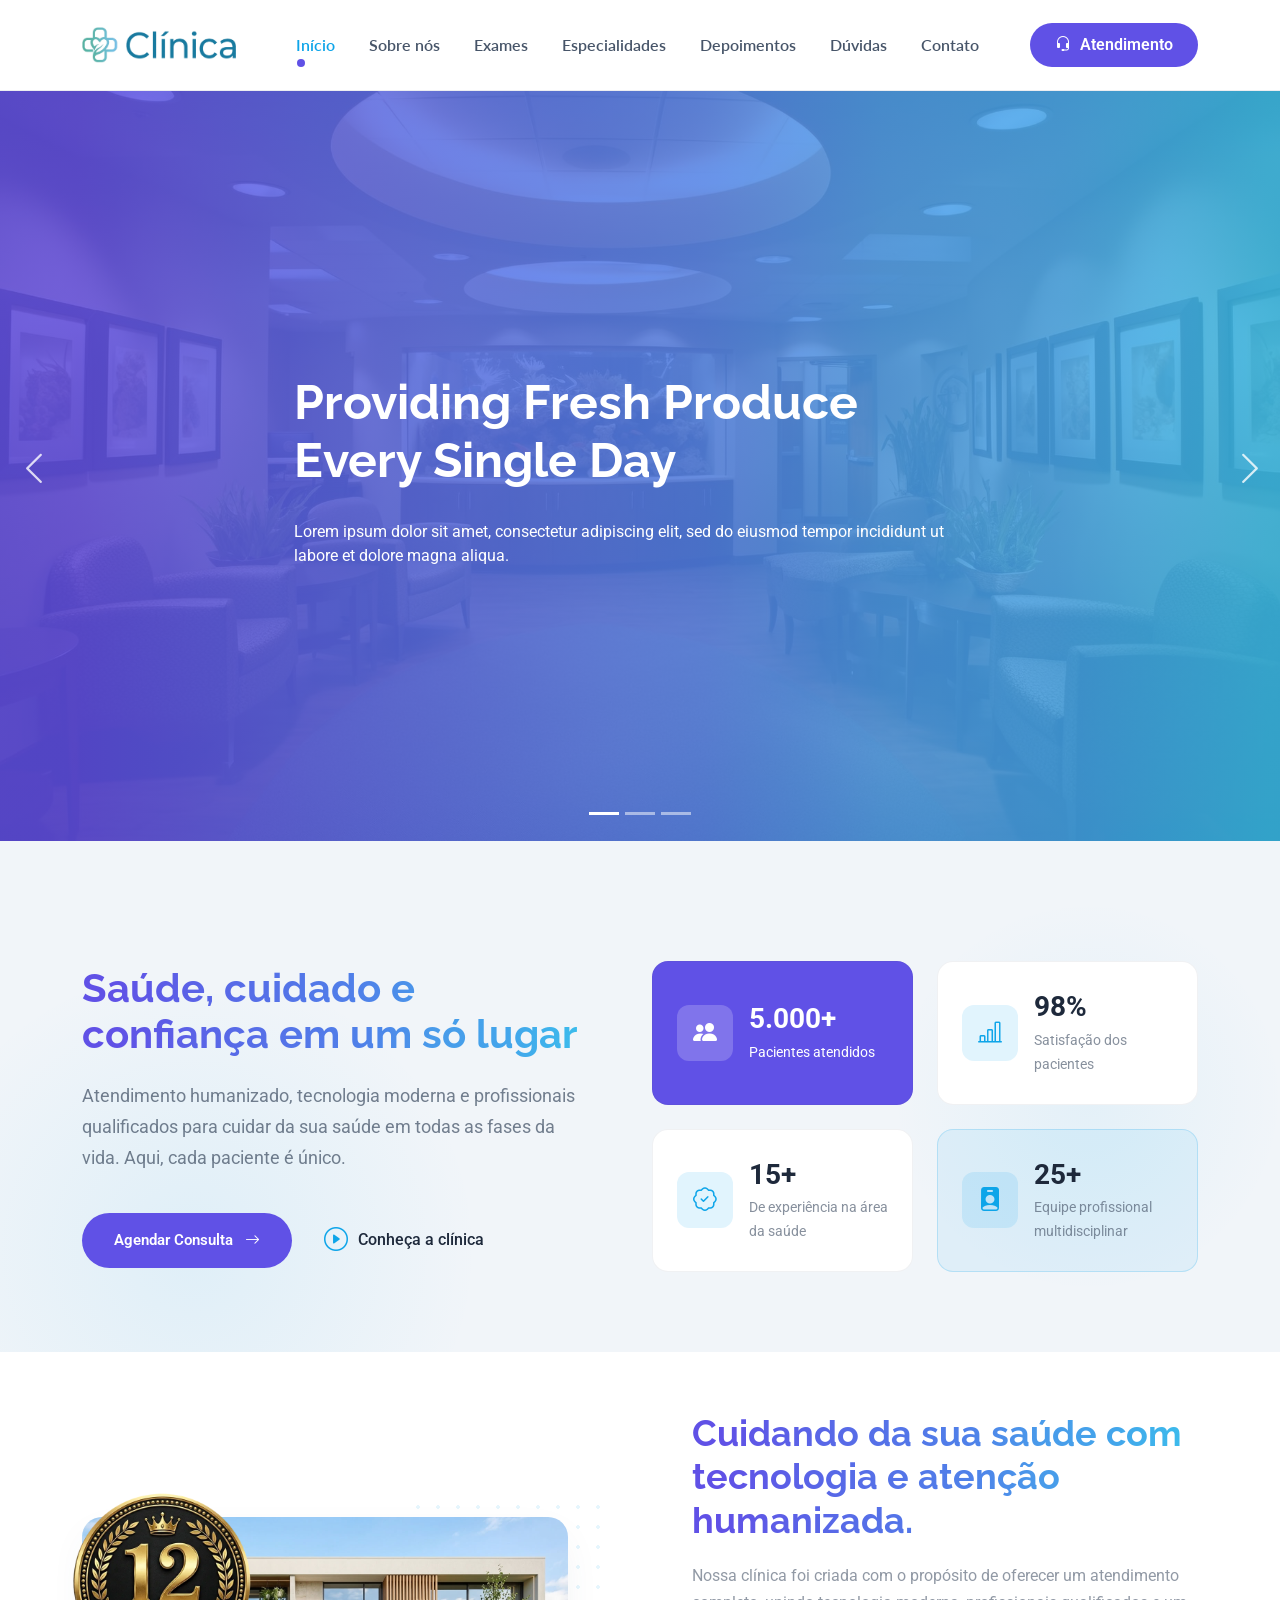
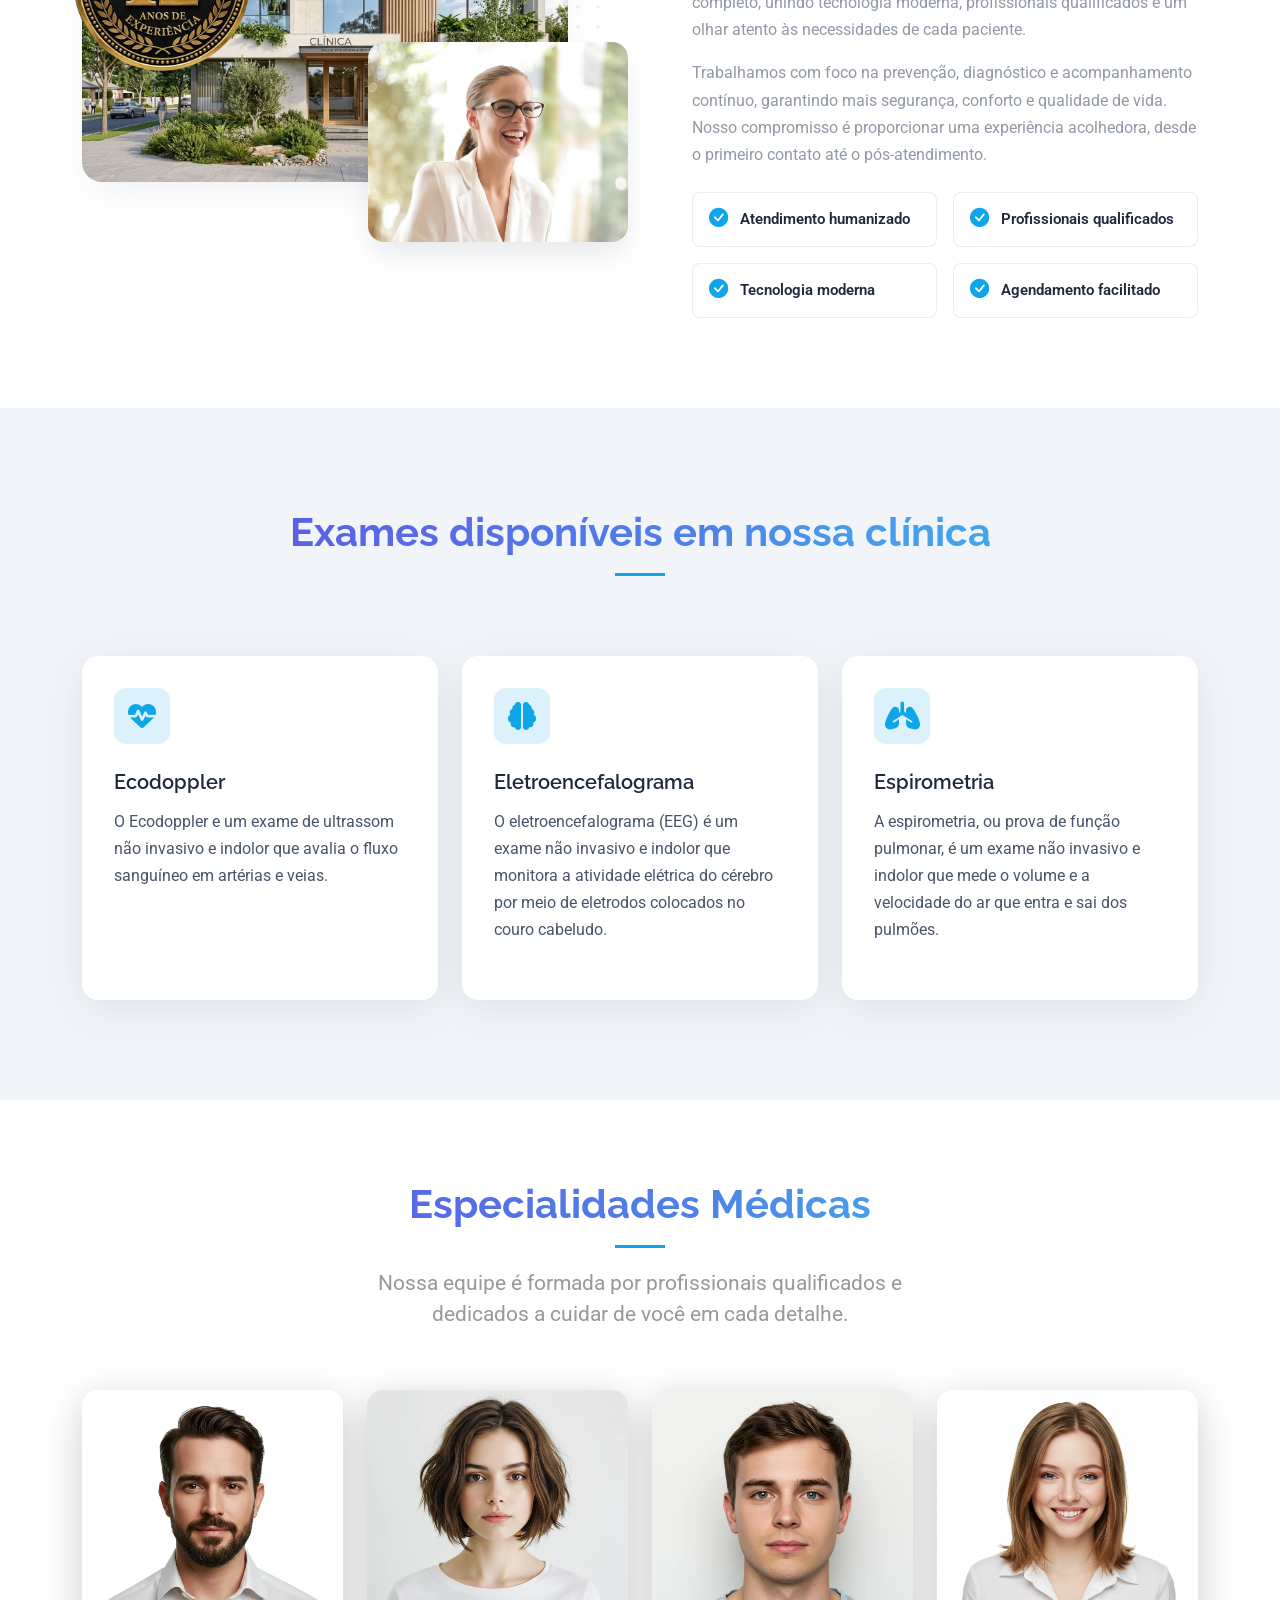
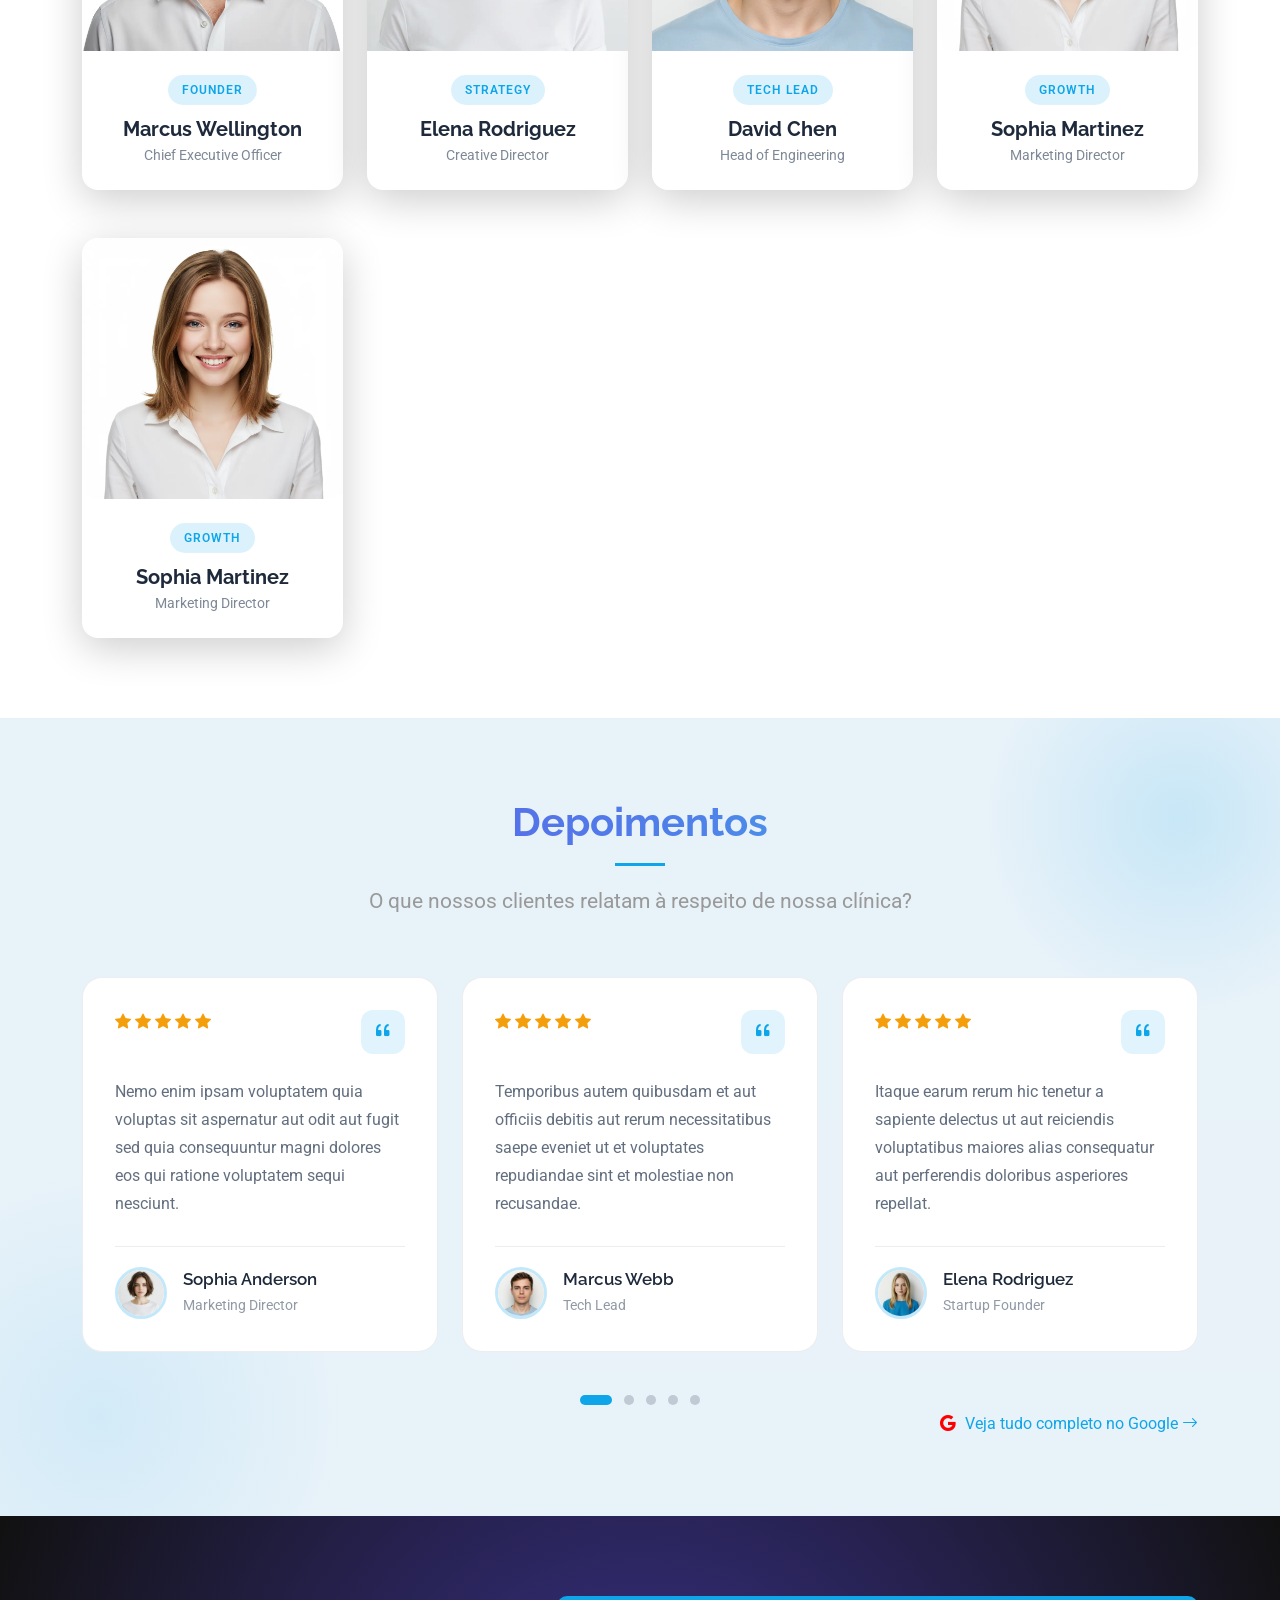
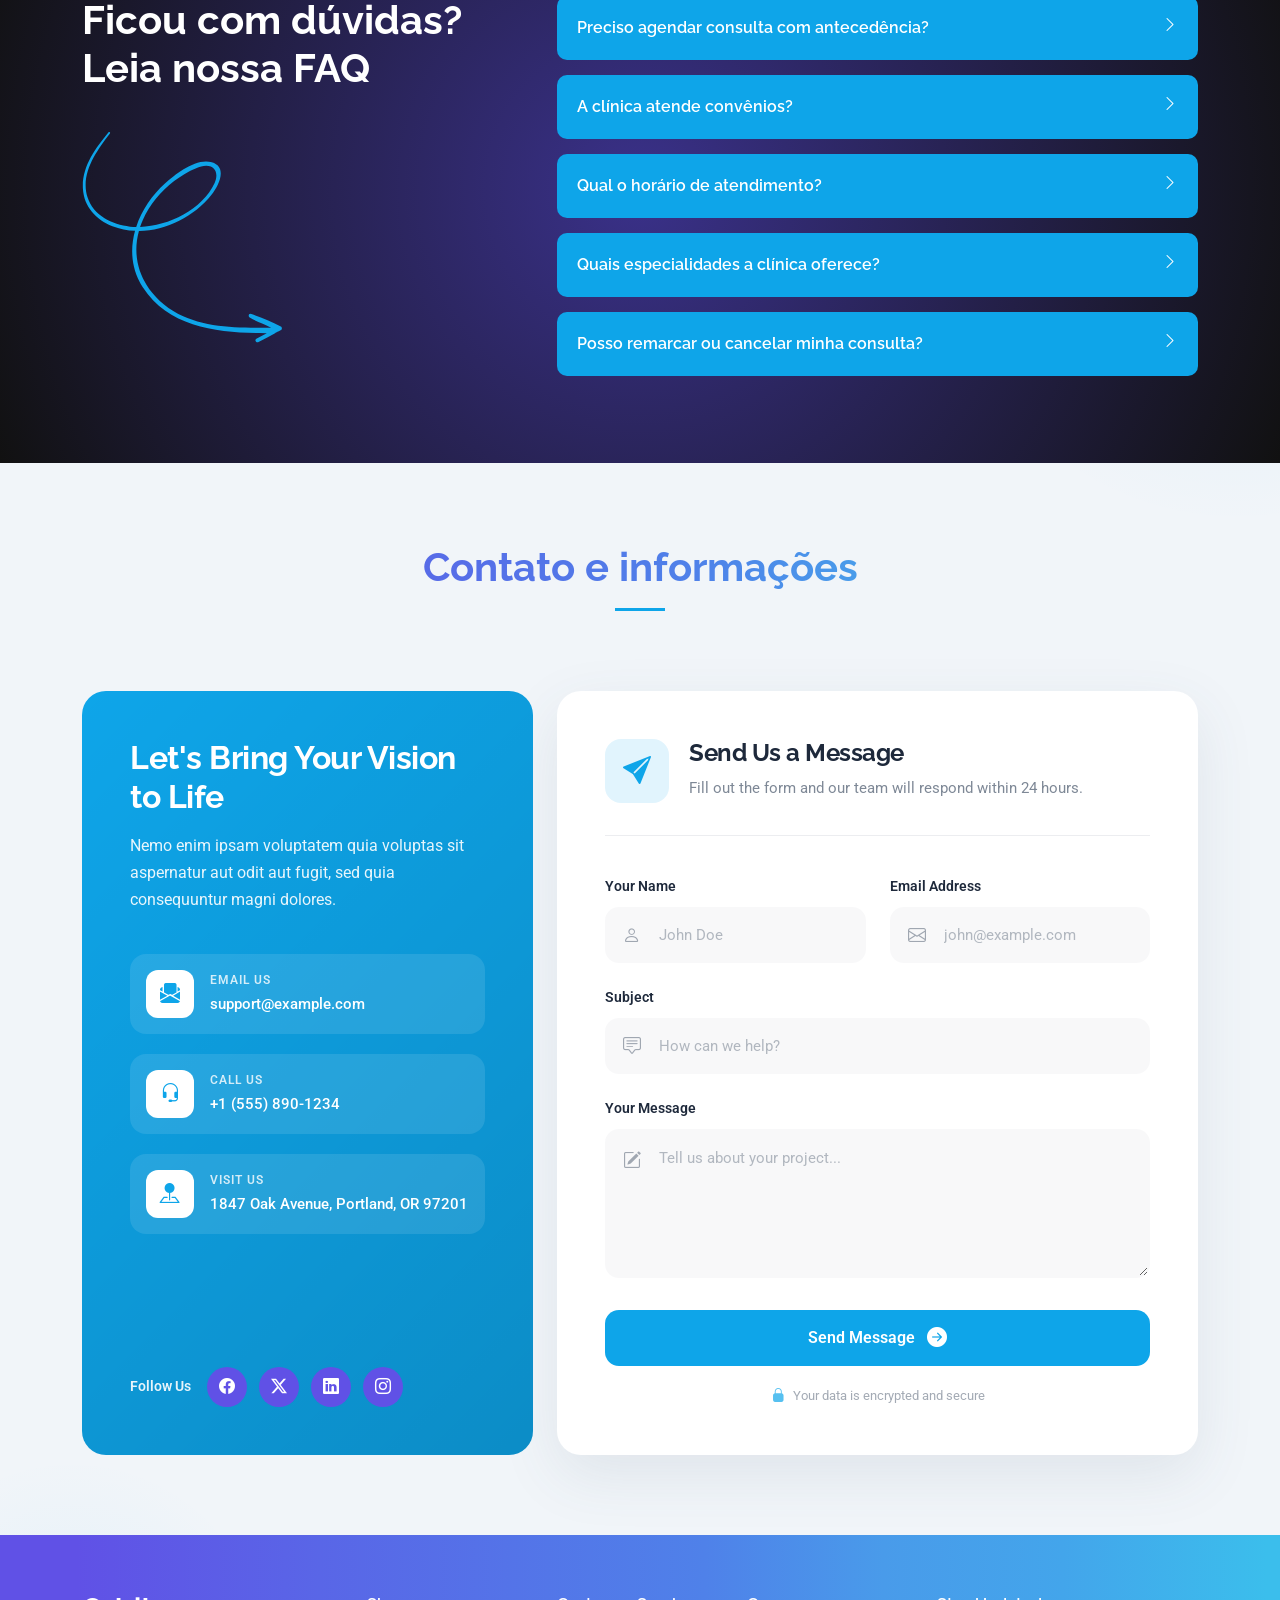
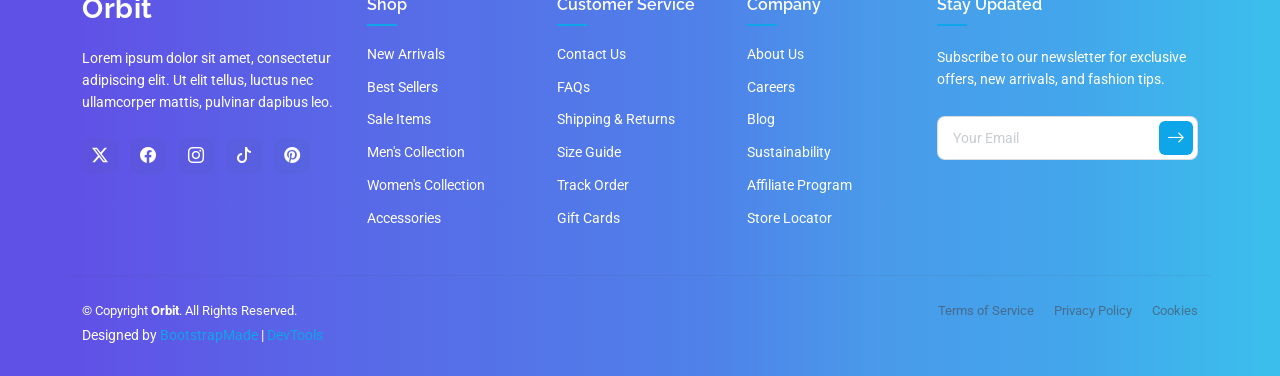
==== index.html @ 5b9934d7 "sfg yh" ====
<!DOCTYPE html>
<html lang="pt-BR">

<head>
  <meta charset="utf-8">
  <meta content="width=device-width, initial-scale=1.0" name="viewport">
  <title>Clínica Template</title>
  <meta name="description" content="">
  <meta name="keywords" content="">

  <!-- Favicons -->
  <link href="assets/img/favicon.png" rel="icon">
  <link href="assets/img/apple-touch-icon.png" rel="apple-touch-icon">

  <!-- Fonts -->
  <link href="https://fonts.googleapis.com" rel="preconnect">
  <link href="https://fonts.gstatic.com" rel="preconnect" crossorigin>
  <link href="https://fonts.googleapis.com/css2?family=Roboto:ital,wght@0,100;0,300;0,400;0,500;0,700;0,900;1,100;1,300;1,400;1,500;1,700;1,900&family=Lato:ital,wght@0,100;0,300;0,400;0,700;0,900;1,100;1,300;1,400;1,700;1,900&family=Raleway:ital,wght@0,100;0,200;0,300;0,400;0,500;0,600;0,700;0,800;0,900;1,100;1,200;1,300;1,400;1,500;1,600;1,700;1,800;1,900&display=swap" rel="stylesheet">

  <!-- Vendor CSS Files -->
  <link href="assets/vendor/bootstrap/css/bootstrap.min.css" rel="stylesheet">
  <link href="assets/vendor/bootstrap-icons/bootstrap-icons.css" rel="stylesheet">
  <link href="assets/vendor/aos/aos.css" rel="stylesheet">
  <link href="assets/vendor/glightbox/css/glightbox.min.css" rel="stylesheet">
  <link href="assets/vendor/swiper/swiper-bundle.min.css" rel="stylesheet">

  <!-- Main CSS File -->
  <link href="assets/css/main.css" rel="stylesheet">

  <!-- Font Awesome Icons (CDN) -->
  <link rel="stylesheet" href="https://cdnjs.cloudflare.com/ajax/libs/font-awesome/6.5.0/css/all.min.css">

  <!-- =======================================================
  * Template Name: Orbit
  * Template URL: https://bootstrapmade.com/orbit-bootstrap-template/
  * Updated: Jan 13 2026 with Bootstrap v5.3.8
  * Author: BootstrapMade.com
  * License: https://bootstrapmade.com/license/
  ======================================================== -->
</head>

<body class="index-page">

  <header id="header" class="header d-flex align-items-center sticky-top">
    <div class="container position-relative d-flex align-items-center justify-content-between">

      <a href="index.html" class="logo d-flex align-items-center me-auto me-xl-0">
        <!-- Uncomment the line below if you also wish to use an image logo -->
        <img src="assets/img/logo.png" alt="">
        <!-- <h1 class="sitename">Orbit</h1><span>.</span> -->
      </a>

      <nav id="navmenu" class="navmenu">
        <ul>
          <li><a href="#hero" class="active">Início</a></li>
          <li><a href="#about">Sobre nós</a></li>
          <li><a href="#services">Exames</a></li>
          <li><a href="#team">Especialidades</a></li>
          <li><a href="#testimonials">Depoimentos</a></li>
          <li><a href="#faq">Dúvidas</a></li>
          <li><a href="#contact">Contato</a></li>
        </ul>
        <i class="mobile-nav-toggle d-xl-none bi bi-list"></i>
      </nav>

      <a class="btn-getstarted glightbox" href="atendimento.html" data-glightbox="type: external; width:85vw; height:85vh;"><i class="bi bi-headset"></i> Atendimento</a>

    </div>
  </header>

  <main class="main">


    <!-- HeroCar Section (slides) -->
    <section id="herocar" class="herocar section dark-background">

      <div id="hero-carousel" class="carousel slide carousel-fade" data-bs-ride="carousel" data-bs-interval="5000" data-bs-pause="false" >

        <div class="carousel-item slide-color active">
          <img src="assets/img/hero_1.jpg" alt="">
          <div class="carousel-container">
            <h2>Providing Fresh Produce Every Single Day</h2>
            <p>Lorem ipsum dolor sit amet, consectetur adipiscing elit, sed do eiusmod tempor incididunt ut labore et dolore magna aliqua.</p>
          </div>
        </div><!-- End Carousel Item -->

        <div class="carousel-item">
          <img src="assets/img/hero_2.jpg" alt="">
          <div class="carousel-container">
            <h2>Organic vegetables is good for health</h2>
            <p>Nam libero tempore, cum soluta nobis est eligendi optio cumque nihil impedit quo minus id quod maxime placeat facere possimus.</p>
          </div>
        </div><!-- End Carousel Item -->

        <div class="carousel-item">
          <img src="assets/img/hero_3.jpg" alt="">
          <div class="carousel-container">
            <h2>Providing Fresh Produce Every Single Day</h2>
            <p>Beatae vitae dicta sunt explicabo. Nemo enim ipsam voluptatem quia voluptas sit aspernatur aut odit aut fugit.</p>
          </div>
        </div><!-- End Carousel Item -->


        <a class="carousel-control-prev" href="#hero-carousel" role="button" data-bs-slide="prev">
          <span class="carousel-control-prev-icon bi bi-chevron-left" aria-hidden="true"></span>
        </a>

        <a class="carousel-control-next" href="#hero-carousel" role="button" data-bs-slide="next">
          <span class="carousel-control-next-icon bi bi-chevron-right" aria-hidden="true"></span>
        </a>

        <ol class="carousel-indicators"></ol>

      </div>

    </section><!-- /HeroCar Section -->



    <!-- Hero Section -->
    <section id="hero" class="hero section">

      <div class="container" data-aos="fade-up" data-aos-delay="100">

        <div class="row align-items-center gy-5">

          <div class="col-lg-6 pe-lg-5" data-aos="fade-right" data-aos-delay="200">
            <div class="hero-content">

              <h1 class="hero-headline gradient-font" data-aos="fade-up" data-aos-delay="300">Saúde, cuidado e confiança em um só lugar</h1>

              <p class="hero-text" data-aos="fade-up" data-aos-delay="350">Atendimento humanizado, tecnologia moderna e profissionais qualificados para cuidar da sua saúde em todas as fases da vida. Aqui, cada paciente é único.</p>

              <div class="hero-cta" data-aos="fade-up" data-aos-delay="400">
                <a href="#services" class="cta-button">
                  <span>Agendar Consulta</span>
                  <i class="bi bi-arrow-right"></i>
                </a>
                <a href="https://www.youtube.com/watch?v=Y7f98aduVJ8" class="glightbox cta-link" data-gallery="hero-video">
                  <i class="bi bi-play-circle"></i>
                  <span>Conheça a clínica</span>
                </a>
              </div>
            </div>
          </div>

          <div class="col-lg-6" data-aos="fade-left" data-aos-delay="300">
            <div class="stats-grid">
              <div class="stat-card stat-card-primary" data-aos="zoom-in" data-aos-delay="350">
                <div class="stat-icon-wrap">
                  <i class="bi bi-people-fill"></i>
                </div>
                <div class="stat-info">
                  <span class="stat-value">5.000+</span>
                  <span class="stat-title">Pacientes atendidos</span>
                </div>
              </div>

              <div class="stat-card" data-aos="zoom-in" data-aos-delay="400">
                <div class="stat-icon-wrap">
                  <i class="bi bi-bar-chart-line"></i>
                </div>
                <div class="stat-info">
                  <span class="stat-value">98%</span>
                  <span class="stat-title">Satisfação dos pacientes</span>
                </div>
              </div>

              <div class="stat-card" data-aos="zoom-in" data-aos-delay="450">
                <div class="stat-icon-wrap">
                  <i class="bi bi-patch-check"></i>
                </div>
                <div class="stat-info">
                  <span class="stat-value">15+</span>
                  <span class="stat-title">De experiência na área da saúde</span>
                </div>
              </div>

              <div class="stat-card stat-card-accent" data-aos="zoom-in" data-aos-delay="500">
                <div class="stat-icon-wrap">
                  <i class="bi bi-person-badge-fill"></i>
                </div>
                <div class="stat-info">
                  <span class="stat-value">25+</span>
                  <span class="stat-title">Equipe profissional multidisciplinar</span>
                </div>
              </div>
            </div>
          </div>

        </div>

      </div>

    </section><!-- /Hero Section -->

    <!-- About Section -->
    <section id="about" class="about section">

      <div class="container" data-aos="fade-up" data-aos-delay="100">

        <div class="row gy-5 align-items-center">

          <div class="col-xl-6 aos-init aos-animate" data-aos="fade-right" data-aos-delay="200">
            <div class="about-images-wrapper">
              <div class="image-main">
                <img src="assets/img/fachada1.jpg" alt="Business meeting" class="img-fluid">
              </div>
              <div class="image-offset" style="max-width: 260px; height:200px">
                <img src="assets/img/about/about-square-3.webp" alt="Detail shot" class="img-fluid">
              </div>
              <div class="experience-badge">
                <img src="assets/img/12anos.webp" alt="Detail shot" class="img-fluid" style="max-width: 180px;">
                <!--
                <span class="years purecounter" data-purecounter-start="0" data-purecounter-end="12" data-purecounter-duration="1">12</span>
                <span class="text">Anos de<br />Excelência</span>
                -->
              </div>
              <div class="shape-pattern"></div>
            </div>
          </div>

          <div class="col-xl-6 aos-init aos-animate" data-aos="fade-left" data-aos-delay="300">
            <div class="about-content">
              <!-- <div class="section-subtitle">Quem somos</div> -->
              <h2 class="gradient-font">Cuidando da sua saúde com tecnologia e atenção humanizada.</h2>
              <p class="description">
                Nossa clínica foi criada com o propósito de oferecer um atendimento completo, unindo tecnologia moderna, profissionais qualificados e um olhar atento às necessidades de cada paciente.
              </p>
              <p class="mb-4 description">
                Trabalhamos com foco na prevenção, diagnóstico e acompanhamento contínuo, garantindo mais segurança, conforto e qualidade de vida. Nosso compromisso é proporcionar uma experiência acolhedora, desde o primeiro contato até o pós-atendimento.
              </p>

              <div class="features-grid">
                <div class="feature-card">
                  <i class="bi bi-check-circle-fill"></i>
                  <span>Atendimento humanizado</span>
                </div>
                <div class="feature-card">
                  <i class="bi bi-check-circle-fill"></i>
                  <span>Profissionais qualificados</span>
                </div>
                <div class="feature-card">
                  <i class="bi bi-check-circle-fill"></i>
                  <span>Tecnologia moderna</span>
                </div>
                <div class="feature-card">
                  <i class="bi bi-check-circle-fill"></i>
                  <span>Agendamento facilitado</span>
                </div>
              </div>

            </div>
          </div>

        </div>

      </div>

    </section><!-- /About Section -->


    <!-- Services Section -->
    <section id="services" class="services section">

      <!-- Section Title -->
      <div class="container section-title" data-aos="fade-up">
        <h2 class="gradient-font">Exames disponíveis em nossa clínica</h2>
        <!-- <p>Necessitatibus eius consequatur ex aliquid fuga eum quidem sint consectetur velit</p> -->
      </div><!-- End Section Title -->

      <div class="container" data-aos="fade-up" data-aos-delay="100">

        <div class="row g-4">

          <!-- Service Card 1 -->
          <div class="col-lg-4 col-md-6" data-aos="fade-up" data-aos-delay="100">
            <div class="service-card">
              <div class="icon-wrapper">
                <i class="fa-solid fa-heart-pulse"></i>
              </div>
              <h3>Ecodoppler</h3>
              <p>O Ecodoppler e um exame de ultrassom não invasivo e indolor que avalia o fluxo sanguíneo em artérias e
                veias.</p>
              <a href="service-details.html" class="service-link">
                <span>Discover More</span>
                <i class="bi bi-arrow-right"></i>
              </a>
            </div>
          </div><!-- End Service Card -->

          <!-- Service Card 2 -->
          <div class="col-lg-4 col-md-6" data-aos="fade-up" data-aos-delay="200">
            <div class="service-card">
              <div class="icon-wrapper">
                <i class="fa-solid fa-brain"></i>
              </div>
              <h3>Eletroencefalograma</h3>
              <p>O eletroencefalograma (EEG) é um exame não invasivo e indolor que monitora a atividade elétrica do
                cérebro por meio de eletrodos colocados no couro cabeludo.</p>
              <a href="service-details.html" class="service-link">
                <span>Discover More</span>
                <i class="bi bi-arrow-right"></i>
              </a>
            </div>
          </div><!-- End Service Card -->

          <!-- Service Card 3 - Featured -->
          <div class="col-lg-4 col-md-6" data-aos="fade-up" data-aos-delay="300">
            <div class="service-card">
              <div class="icon-wrapper">
                <i class="fa-solid fa-lungs"></i>
              </div>
              <h3>Espirometria</h3>
              <p>A espirometria, ou prova de função pulmonar, é um exame não invasivo e indolor que mede o volume e a
                velocidade do ar que entra e sai dos pulmões.</p>
              <a href="service-details.html" class="service-link">
                <span>Discover More</span>
                <i class="bi bi-arrow-right"></i>
              </a>
            </div>
          </div><!-- End Service Card -->

        </div>

      </div>

    </section><!-- /Services Section -->



    <!-- Team Section -->
    <section id="team" class="team section">

      <!-- Section Title -->
      <div class="container section-title" data-aos="fade-up">
        <h2 class="gradient-font">Especialidades Médicas</h2>
        <p>Nossa equipe é formada por profissionais qualificados e<br />dedicados a cuidar de você em cada detalhe.</p>
      </div><!-- End Section Title -->

      <div class="container" data-aos="fade-up" data-aos-delay="100">

        <div class="row gy-5">

          <!-- Team Member 1 -->
          <div class="col-lg-3 col-md-6" data-aos="fade-up" data-aos-delay="100">
            <div class="team-card">
              <div class="member-img">
                <img src="assets/img/person/person-m-1.webp" class="img-fluid" alt="Team Member">
                <div class="social-overlay">
                  <div class="social-links">
                    <a href="#"><i class="bi bi-twitter-x"></i></a>
                    <a href="#"><i class="bi bi-linkedin"></i></a>
                    <a href="#"><i class="bi bi-instagram"></i></a>
                  </div>
                </div>
              </div>
              <div class="member-info">
                <span class="member-badge">Founder</span>
                <h4>Marcus Wellington</h4>
                <p>Chief Executive Officer</p>
              </div>
            </div>
          </div><!-- End Team Member -->

          <!-- Team Member 2 -->
          <div class="col-lg-3 col-md-6" data-aos="fade-up" data-aos-delay="200">
            <div class="team-card">
              <div class="member-img">
                <img src="assets/img/person/person-f-2.webp" class="img-fluid" alt="Team Member">
                <div class="social-overlay">
                  <div class="social-links">
                    <a href="#"><i class="bi bi-twitter-x"></i></a>
                    <a href="#"><i class="bi bi-linkedin"></i></a>
                    <a href="#"><i class="bi bi-dribbble"></i></a>
                  </div>
                </div>
              </div>
              <div class="member-info">
                <span class="member-badge">Strategy</span>
                <h4>Elena Rodriguez</h4>
                <p>Creative Director</p>
              </div>
            </div>
          </div><!-- End Team Member -->

          <!-- Team Member 3 - Featured -->
          <div class="col-lg-3 col-md-6" data-aos="fade-up" data-aos-delay="300">
            <div class="team-card">
              <div class="member-img">
                <img src="assets/img/person/person-m-5.webp" class="img-fluid" alt="Team Member">
                <div class="social-overlay">
                  <div class="social-links">
                    <a href="#"><i class="bi bi-twitter-x"></i></a>
                    <a href="#"><i class="bi bi-github"></i></a>
                    <a href="#"><i class="bi bi-linkedin"></i></a>
                  </div>
                </div>
              </div>
              <div class="member-info">
                <span class="member-badge">Tech Lead</span>
                <h4>David Chen</h4>
                <p>Head of Engineering</p>
              </div>
            </div>
          </div><!-- End Team Member -->

          <!-- Team Member 4 -->
          <div class="col-lg-3 col-md-6" data-aos="fade-up" data-aos-delay="400">
            <div class="team-card">
              <div class="member-img">
                <img src="assets/img/person/person-f-7.webp" class="img-fluid" alt="Team Member">
                <div class="social-overlay">
                  <div class="social-links">
                    <a href="#"><i class="bi bi-twitter-x"></i></a>
                    <a href="#"><i class="bi bi-linkedin"></i></a>
                    <a href="#"><i class="bi bi-behance"></i></a>
                  </div>
                </div>
              </div>
              <div class="member-info">
                <span class="member-badge">Growth</span>
                <h4>Sophia Martinez</h4>
                <p>Marketing Director</p>
              </div>
            </div>
          </div><!-- End Team Member -->

          <!-- Team Member 4 -->
          <div class="col-lg-3 col-md-6" data-aos="fade-up" data-aos-delay="400">
            <div class="team-card">
              <div class="member-img">
                <img src="assets/img/person/person-f-7.webp" class="img-fluid" alt="Team Member">
                <div class="social-overlay">
                  <div class="social-links">
                    <a href="#"><i class="bi bi-twitter-x"></i></a>
                    <a href="#"><i class="bi bi-linkedin"></i></a>
                    <a href="#"><i class="bi bi-behance"></i></a>
                  </div>
                </div>
              </div>
              <div class="member-info">
                <span class="member-badge">Growth</span>
                <h4>Sophia Martinez</h4>
                <p>Marketing Director</p>
              </div>
            </div>
          </div><!-- End Team Member -->

        </div>

      </div>

    </section><!-- /Team Section -->



    <!-- Why Us Section -->
    <section id="why-us" class="why-us section light-background hide">

      <!-- Section Title -->
      <div class="container section-title" data-aos="fade-up">
        <h2>Why Us</h2>
        <p>Necessitatibus eius consequatur ex aliquid fuga eum quidem sint consectetur velit</p>
      </div><!-- End Section Title -->

      <div class="container" data-aos="fade-up" data-aos-delay="100">

        <div class="row g-5">
          <div class="col-lg-5" data-aos="fade-right" data-aos-delay="200">
            <div class="sidebar-content">
              <div class="badge-wrapper">
                <span class="section-badge"><i class="bi bi-stars"></i> Our Difference</span>
              </div>
              <h2>Transform Your Vision Into Digital Excellence</h2>
              <p class="description">Ut enim ad minim veniam, quis nostrud exercitation ullamco laboris nisi ut aliquip ex ea commodo consequat. Duis aute irure dolor in reprehenderit in voluptate velit esse cillum.</p>

              <div class="stat-cards">
                <div class="stat-card" data-aos="zoom-in" data-aos-delay="300">
                  <div class="stat-value">
                    <span class="purecounter" data-purecounter-start="0" data-purecounter-end="180" data-purecounter-duration="2">180</span>+
                  </div>
                  <div class="stat-text">Successful Campaigns</div>
                </div>
                <div class="stat-card" data-aos="zoom-in" data-aos-delay="350">
                  <div class="stat-value">
                    <span class="purecounter" data-purecounter-start="0" data-purecounter-end="95" data-purecounter-duration="2">95</span>%
                  </div>
                  <div class="stat-text">Customer Satisfaction</div>
                </div>
                <div class="stat-card" data-aos="zoom-in" data-aos-delay="400">
                  <div class="stat-value">
                    <span class="purecounter" data-purecounter-start="0" data-purecounter-end="320" data-purecounter-duration="2">320</span>%
                  </div>
                  <div class="stat-text">Growth Achieved</div>
                </div>
              </div>

              <div class="action-buttons">
                <a href="#" class="btn-main">Get Started Today</a>
                <a href="#" class="btn-outline">Explore Portfolio</a>
              </div>
            </div>
          </div>

          <div class="col-lg-7" data-aos="fade-left" data-aos-delay="200">
            <div class="features-grid">
              <div class="feature-box highlight" data-aos="fade-up" data-aos-delay="250">
                <div class="feature-ribbon">Top Rated</div>
                <div class="feature-icon">
                  <i class="bi bi-rocket-takeoff-fill"></i>
                </div>
                <div class="feature-content">
                  <h4>Rapid Implementation</h4>
                  <p>Lorem ipsum dolor sit amet, consectetur adipiscing elit sed do eiusmod tempor incididunt ut labore.</p>
                  <a href="#" class="feature-link">Discover How <i class="bi bi-chevron-right"></i></a>
                </div>
              </div><!-- End Feature Box -->

              <div class="feature-box" data-aos="fade-up" data-aos-delay="300">
                <div class="feature-icon">
                  <i class="bi bi-bar-chart-line-fill"></i>
                </div>
                <div class="feature-content">
                  <h4>Analytics-First Approach</h4>
                  <p>Excepteur sint occaecat cupidatat non proident sunt in culpa qui officia deserunt mollit.</p>
                  <a href="#" class="feature-link">Discover How <i class="bi bi-chevron-right"></i></a>
                </div>
              </div><!-- End Feature Box -->

              <div class="feature-box" data-aos="fade-up" data-aos-delay="350">
                <div class="feature-icon">
                  <i class="bi bi-award-fill"></i>
                </div>
                <div class="feature-content">
                  <h4>Award-Winning Team</h4>
                  <p>Duis aute irure dolor in reprehenderit in voluptate velit esse cillum dolore eu fugiat nulla.</p>
                  <a href="#" class="feature-link">Discover How <i class="bi bi-chevron-right"></i></a>
                </div>
              </div><!-- End Feature Box -->
            </div>

            <div class="process-timeline" data-aos="fade-up" data-aos-delay="400">
              <h5 class="timeline-title"><i class="bi bi-diagram-3-fill"></i> Our Proven Methodology</h5>
              <div class="timeline-steps">
                <div class="timeline-step">
                  <div class="step-marker">1</div>
                  <div class="step-info">
                    <strong>Research</strong>
                    <span>Gathering insights</span>
                  </div>
                </div>
                <div class="timeline-connector"></div>
                <div class="timeline-step">
                  <div class="step-marker">2</div>
                  <div class="step-info">
                    <strong>Blueprint</strong>
                    <span>Creating roadmap</span>
                  </div>
                </div>
                <div class="timeline-connector"></div>
                <div class="timeline-step">
                  <div class="step-marker">3</div>
                  <div class="step-info">
                    <strong>Build</strong>
                    <span>Developing solution</span>
                  </div>
                </div>
                <div class="timeline-connector"></div>
                <div class="timeline-step">
                  <div class="step-marker">4</div>
                  <div class="step-info">
                    <strong>Refine</strong>
                    <span>Iterating results</span>
                  </div>
                </div>
              </div>
            </div>

            <div class="capabilities-section" data-aos="fade-up" data-aos-delay="450">
              <h5 class="capabilities-heading">What We Bring to the Table</h5>
              <div class="capabilities-grid">
                <div class="capability-card">
                  <div class="capability-icon">
                    <i class="bi bi-bullseye"></i>
                  </div>
                  <h6>Strategic Consulting</h6>
                  <p>Nam libero tempore cum soluta nobis est eligendi optio cumque nihil impedit quo minus.</p>
                </div>
                <div class="capability-card">
                  <div class="capability-icon">
                    <i class="bi bi-code-slash"></i>
                  </div>
                  <h6>Tailored Development</h6>
                  <p>Temporibus autem quibusdam et aut officiis debitis aut rerum necessitatibus saepe eveniet.</p>
                </div>
                <div class="capability-card">
                  <div class="capability-icon">
                    <i class="bi bi-arrow-repeat"></i>
                  </div>
                  <h6>Continuous Enhancement</h6>
                  <p>Itaque earum rerum hic tenetur a sapiente delectus ut aut reiciendis voluptatibus maiores.</p>
                </div>
              </div>
            </div>
          </div>
        </div>

      </div>

    </section><!-- /Why Us Section -->



    <!-- Testimonials Section -->
    <section id="testimonials" class="testimonials section">

      <!-- Section Title -->
      <div class="container section-title" data-aos="fade-up">
        <h2 class="gradient-font">Depoimentos</h2>
        <p>O que nossos clientes relatam à respeito de nossa clínica?</p>
      </div><!-- End Section Title -->

      <div class="container" data-aos="fade-up" data-aos-delay="100">

        <div class="row">

          <!-- Left Sidebar -->
          <div class="col-lg-4 hide" data-aos="fade-right" data-aos-delay="150">
            <div class="testimonials-sidebar">
              <div class="avatar-stack">
                <img src="assets/img/person/person-m-3.webp" alt="Happy Client" class="avatar" loading="lazy">
                <img src="assets/img/person/person-f-7.webp" alt="Happy Client" class="avatar" loading="lazy">
                <img src="assets/img/person/person-m-9.webp" alt="Happy Client" class="avatar" loading="lazy">
                <img src="assets/img/person/person-f-4.webp" alt="Happy Client" class="avatar" loading="lazy">
                <span class="avatar-count">+2.5k</span>
              </div>
              <div class="sidebar-content">
                <!-- <span class="satisfied-badge"><i class="bi bi-heart-fill"></i> Satisfied Clients</span> -->
                <h3>O que nossos clientes dizem sobre nós.</h3>
                <!-- <p>Quis nostrud exercitation ullamco laboris nisi ut aliquip ex ea commodo consequat duis aute irure dolor.</p> -->
                <a href="#" class="btn-view-all">Veja tudo completo no Google <i class="bi bi-arrow-right"></i></a>
              </div>
            </div>
          </div><!-- End Left Sidebar -->

          <!-- Right Testimonials Slider -->
          <div class="col-lg" data-aos="fade-left" data-aos-delay="200">
            <div class="testimonials-carousel swiper init-swiper">
              <script type="application/json" class="swiper-config">
                {
                  "loop": true,
                  "speed": 700,
                  "autoplay": {
                    "delay": 5000
                  },
                  "slidesPerView": 1,
                  "spaceBetween": 24,
                  "pagination": {
                    "el": ".swiper-pagination",
                    "type": "bullets",
                    "clickable": true
                  },
                  "breakpoints": {
                    "768": {
                      "slidesPerView": 3
                    }
                  }
                }
              </script>

              <div class="swiper-wrapper">

                <!-- Testimonial Card 1 -->
                <div class="swiper-slide">
                  <div class="testimonial-card">
                    <div class="card-top">
                      <div class="stars">
                        <i class="bi bi-star-fill"></i>
                        <i class="bi bi-star-fill"></i>
                        <i class="bi bi-star-fill"></i>
                        <i class="bi bi-star-fill"></i>
                        <i class="bi bi-star-fill"></i>
                      </div>
                      <span class="quote-mark"><i class="bi bi-quote"></i></span>
                    </div>
                    <p class="testimonial-text">Nemo enim ipsam voluptatem quia voluptas sit aspernatur aut odit aut fugit sed quia consequuntur magni dolores eos qui ratione voluptatem sequi nesciunt.</p>
                    <div class="author-info">
                      <img src="assets/img/person/person-f-2.webp" alt="Client" class="author-img" loading="lazy">
                      <div class="author-details">
                        <h5>Sophia Anderson</h5>
                        <span>Marketing Director</span>
                      </div>
                    </div>
                  </div>
                </div><!-- End Testimonial Card -->

                <!-- Testimonial Card 2 -->
                <div class="swiper-slide">
                  <div class="testimonial-card">
                    <div class="card-top">
                      <div class="stars">
                        <i class="bi bi-star-fill"></i>
                        <i class="bi bi-star-fill"></i>
                        <i class="bi bi-star-fill"></i>
                        <i class="bi bi-star-fill"></i>
                        <i class="bi bi-star-fill"></i>
                      </div>
                      <span class="quote-mark"><i class="bi bi-quote"></i></span>
                    </div>
                    <p class="testimonial-text">Temporibus autem quibusdam et aut officiis debitis aut rerum necessitatibus saepe eveniet ut et voluptates repudiandae sint et molestiae non recusandae.</p>
                    <div class="author-info">
                      <img src="assets/img/person/person-m-5.webp" alt="Client" class="author-img" loading="lazy">
                      <div class="author-details">
                        <h5>Marcus Webb</h5>
                        <span>Tech Lead</span>
                      </div>
                    </div>
                  </div>
                </div><!-- End Testimonial Card -->

                <!-- Testimonial Card 3 -->
                <div class="swiper-slide">
                  <div class="testimonial-card">
                    <div class="card-top">
                      <div class="stars">
                        <i class="bi bi-star-fill"></i>
                        <i class="bi bi-star-fill"></i>
                        <i class="bi bi-star-fill"></i>
                        <i class="bi bi-star-fill"></i>
                        <i class="bi bi-star-fill"></i>
                      </div>
                      <span class="quote-mark"><i class="bi bi-quote"></i></span>
                    </div>
                    <p class="testimonial-text">Itaque earum rerum hic tenetur a sapiente delectus ut aut reiciendis voluptatibus maiores alias consequatur aut perferendis doloribus asperiores repellat.</p>
                    <div class="author-info">
                      <img src="assets/img/person/person-f-9.webp" alt="Client" class="author-img" loading="lazy">
                      <div class="author-details">
                        <h5>Elena Rodriguez</h5>
                        <span>Startup Founder</span>
                      </div>
                    </div>
                  </div>
                </div><!-- End Testimonial Card -->

                <!-- Testimonial Card 4 -->
                <div class="swiper-slide">
                  <div class="testimonial-card">
                    <div class="card-top">
                      <div class="stars">
                        <i class="bi bi-star-fill"></i>
                        <i class="bi bi-star-fill"></i>
                        <i class="bi bi-star-fill"></i>
                        <i class="bi bi-star-fill"></i>
                        <i class="bi bi-star-fill"></i>
                      </div>
                      <span class="quote-mark"><i class="bi bi-quote"></i></span>
                    </div>
                    <p class="testimonial-text">Nam libero tempore cum soluta nobis est eligendi optio cumque nihil impedit quo minus id quod maxime placeat facere possimus omnis voluptas assumenda.</p>
                    <div class="author-info">
                      <img src="assets/img/person/person-m-11.webp" alt="Client" class="author-img" loading="lazy">
                      <div class="author-details">
                        <h5>James Mitchell</h5>
                        <span>Product Designer</span>
                      </div>
                    </div>
                  </div>
                </div><!-- End Testimonial Card -->

                <!-- Testimonial Card 5 -->
                <div class="swiper-slide">
                  <div class="testimonial-card">
                    <div class="card-top">
                      <div class="stars">
                        <i class="bi bi-star-fill"></i>
                        <i class="bi bi-star-fill"></i>
                        <i class="bi bi-star-fill"></i>
                        <i class="bi bi-star-fill"></i>
                        <i class="bi bi-star-fill"></i>
                      </div>
                      <span class="quote-mark"><i class="bi bi-quote"></i></span>
                    </div>
                    <p class="testimonial-text">Ut enim ad minima veniam quis nostrum exercitationem ullam corporis suscipit laboriosam nisi ut aliquid ex ea commodi consequatur reprehenderit.</p>
                    <div class="author-info">
                      <img src="assets/img/person/person-f-14.webp" alt="Client" class="author-img" loading="lazy">
                      <div class="author-details">
                        <h5>Olivia Chen</h5>
                        <span>Operations Manager</span>
                      </div>
                    </div>
                  </div>
                </div><!-- End Testimonial Card -->

              </div>

              <div class="swiper-pagination"></div>

            </div>
          </div><!-- End Right Testimonials Slider -->

          <div style="text-align: right;">
            <a href="#" class="btn-view-all"><i class="bi bi-google" style="color:red; margin-right: 5px;"></i> Veja tudo completo no Google <i class="bi bi-arrow-right"></i></a>
          </div>

        </div>

      </div>

    </section><!-- /Testimonials Section -->



    <!-- Faq Section -->
    <section class="faq-9 faq section" id="faq">

      <div class="container">
        <div class="row">

          <div class="col-lg-5" data-aos="fade-up">
            <h2 class="faq-title">Ficou com dúvidas?<br />Leia nossa <span style="color:var(--amarelo-color)">FAQ</span></h2>
            <!-- <p class="faq-description">FAQ</p> -->
            <div class="faq-arrow d-lg-block ">
              <svg class="faq-arrow" width="200" height="211" viewBox="0 0 200 211" fill="none" xmlns="http://www.w3.org/2000/svg">
                <path d="M198.804 194.488C189.279 189.596 179.529 185.52 169.407 182.07L169.384 182.049C169.227 181.994 169.07 181.939 168.912 181.884C166.669 181.139 165.906 184.546 167.669 185.615C174.053 189.473 182.761 191.837 189.146 195.695C156.603 195.912 119.781 196.591 91.266 179.049C62.5221 161.368 48.1094 130.695 56.934 98.891C84.5539 98.7247 112.556 84.0176 129.508 62.667C136.396 53.9724 146.193 35.1448 129.773 30.2717C114.292 25.6624 93.7109 41.8875 83.1971 51.3147C70.1109 63.039 59.63 78.433 54.2039 95.0087C52.1221 94.9842 50.0776 94.8683 48.0703 94.6608C30.1803 92.8027 11.2197 83.6338 5.44902 65.1074C-1.88449 41.5699 14.4994 19.0183 27.9202 1.56641C28.6411 0.625793 27.2862 -0.561638 26.5419 0.358501C13.4588 16.4098 -0.221091 34.5242 0.896608 56.5659C1.8218 74.6941 14.221 87.9401 30.4121 94.2058C37.7076 97.0203 45.3454 98.5003 53.0334 98.8449C47.8679 117.532 49.2961 137.487 60.7729 155.283C87.7615 197.081 139.616 201.147 184.786 201.155L174.332 206.827C172.119 208.033 174.345 211.287 176.537 210.105C182.06 207.125 187.582 204.122 193.084 201.144C193.346 201.147 195.161 199.887 195.423 199.868C197.08 198.548 193.084 201.144 195.528 199.81C196.688 199.192 197.846 198.552 199.006 197.935C200.397 197.167 200.007 195.087 198.804 194.488ZM60.8213 88.0427C67.6894 72.648 78.8538 59.1566 92.1207 49.0388C98.8475 43.9065 106.334 39.2953 114.188 36.1439C117.295 34.8947 120.798 33.6609 124.168 33.635C134.365 33.5511 136.354 42.9911 132.638 51.031C120.47 77.4222 86.8639 93.9837 58.0983 94.9666C58.8971 92.6666 59.783 90.3603 60.8213 88.0427Z" fill="currentColor"></path>
              </svg>
            </div>
          </div>

          <div class="col-lg-7" data-aos="fade-up" data-aos-delay="100">
            <div class="faq-container">

              <div class="faq-item faq-activeeee" >
                <h3>Preciso agendar consulta com antecedência?</h3>
                <div class="faq-content">
                  <p>Sim. Recomendamos o agendamento prévio para garantir melhor organização e evitar tempo de espera. Você pode agendar de forma rápida pelo WhatsApp ou telefone.</p>
                </div>
                <i class="faq-toggle bi bi-chevron-right"></i>
              </div><!-- End Faq item-->

              <div class="faq-item" data-aos="fade-up" data-aos-delay="300">
                <h3>A clínica atende convênios?</h3>
                <div class="faq-content">
                  <p>Atendemos diversos convênios. Para confirmar se o seu é aceito, entre em contato com nossa equipe ou consulte diretamente no momento do agendamento.</p>
                </div>
                <i class="faq-toggle bi bi-chevron-right"></i>
              </div><!-- End Faq item-->

              <div class="faq-item" data-aos="fade-up" data-aos-delay="400">
                <h3>Qual o horário de atendimento?</h3>
                <div class="faq-content">
                  <p>Nosso atendimento ocorre de segunda a sexta, das 8h às 18h. Em alguns casos, contamos com horários estendidos mediante agendamento.</p>
                </div>
                <i class="faq-toggle bi bi-chevron-right"></i>
              </div><!-- End Faq item-->

              <div class="faq-item" data-aos="fade-up" data-aos-delay="500">
                <h3>Quais especialidades a clínica oferece?</h3>
                <div class="faq-content">
                  <p>Contamos com uma equipe multidisciplinar preparada para atender diversas áreas da saúde, garantindo um cuidado completo ao paciente.</p>
                </div>
                <i class="faq-toggle bi bi-chevron-right"></i>
              </div><!-- End Faq item-->

              <div class="faq-item" data-aos="fade-up" data-aos-delay="600">
                <h3>Posso remarcar ou cancelar minha consulta?</h3>
                <div class="faq-content">
                  <p>Sim. Pedimos apenas que o aviso seja feito com antecedência, para que possamos reorganizar a agenda e atender outros pacientes.</p>
                </div>
                <i class="faq-toggle bi bi-chevron-right"></i>
              </div><!-- End Faq item-->

            </div>
          </div>

        </div>
      </div>

    </section><!-- /Faq Section -->



    <!-- Contact Section -->
    <section id="contact" class="contact section">

      <!-- Section Title -->
      <div class="container section-title" data-aos="fade-up">
        <h2 class="gradient-font">Contato e informações</h2>
        <!-- <p>Necessitatibus eius consequatur ex aliquid fuga eum quidem sint consectetur velit</p> -->
      </div><!-- End Section Title -->

      <div class="container" data-aos="fade-up" data-aos-delay="100">

        <div class="row gy-5 align-items-stretch">

          <div class="col-lg-5" data-aos="fade-right" data-aos-delay="200">
            <div class="info-panel">
              <div class="panel-header">
                <h3>Let's Bring Your Vision to Life</h3>
                <p>Nemo enim ipsam voluptatem quia voluptas sit aspernatur aut odit aut fugit, sed quia consequuntur magni dolores.</p>
              </div>

              <div class="contact-methods">
                <div class="method-item">
                  <div class="method-icon">
                    <i class="bi bi-envelope-paper-fill"></i>
                  </div>
                  <div class="method-details">
                    <span class="method-label">Email Us</span>
                    <a href="mailto:support@example.com">support@example.com</a>
                  </div>
                </div>

                <div class="method-item">
                  <div class="method-icon">
                    <i class="bi bi-headset"></i>
                  </div>
                  <div class="method-details">
                    <span class="method-label">Call Us</span>
                    <a href="tel:+15558901234">+1 (555) 890-1234</a>
                  </div>
                </div>

                <div class="method-item">
                  <div class="method-icon">
                    <i class="bi bi-pin-map-fill"></i>
                  </div>
                  <div class="method-details">
                    <span class="method-label">Visit Us</span>
                    <span>1847 Oak Avenue, Portland, OR 97201</span>
                  </div>
                </div>
              </div>

              <div class="social-connect">
                <span>Follow Us</span>
                <div class="social-icons">
                  <a href="#" aria-label="Facebook"><i class="bi bi-facebook"></i></a>
                  <a href="#" aria-label="Twitter"><i class="bi bi-twitter-x"></i></a>
                  <a href="#" aria-label="LinkedIn"><i class="bi bi-linkedin"></i></a>
                  <a href="#" aria-label="Instagram"><i class="bi bi-instagram"></i></a>
                </div>
              </div>
            </div>
          </div><!-- End Info Panel -->

          <div class="col-lg-7" data-aos="fade-left" data-aos-delay="300">
            <div class="form-card">
              <div class="form-card-header">
                <div class="header-icon">
                  <i class="bi bi-send-fill"></i>
                </div>
                <div class="header-text">
                  <h4>Send Us a Message</h4>
                  <p>Fill out the form and our team will respond within 24 hours.</p>
                </div>
              </div>

              <form action="forms/contact.php" method="post" class="php-email-form">
                <div class="row g-4">
                  <div class="col-md-6">
                    <div class="input-group-custom">
                      <label>Your Name</label>
                      <div class="input-wrapper">
                        <i class="bi bi-person"></i>
                        <input type="text" name="name" placeholder="John Doe" required="">
                      </div>
                    </div>
                  </div>

                  <div class="col-md-6">
                    <div class="input-group-custom">
                      <label>Email Address</label>
                      <div class="input-wrapper">
                        <i class="bi bi-envelope"></i>
                        <input type="email" name="email" placeholder="john@example.com" required="">
                      </div>
                    </div>
                  </div>

                  <div class="col-12">
                    <div class="input-group-custom">
                      <label>Subject</label>
                      <div class="input-wrapper">
                        <i class="bi bi-chat-square-text"></i>
                        <input type="text" name="subject" placeholder="How can we help?" required="">
                      </div>
                    </div>
                  </div>

                  <div class="col-12">
                    <div class="input-group-custom">
                      <label>Your Message</label>
                      <div class="input-wrapper textarea-wrapper">
                        <i class="bi bi-pencil-square"></i>
                        <textarea name="message" rows="5" placeholder="Tell us about your project..." required=""></textarea>
                      </div>
                    </div>
                  </div>
                </div>

                <div class="form-actions">
                  <div class="loading">Loading</div>
                  <div class="error-message"></div>
                  <div class="sent-message">Your message has been sent. Thank you!</div>

                  <button type="submit" class="btn-submit">
                    <span>Send Message</span>
                    <i class="bi bi-arrow-right-circle-fill"></i>
                  </button>

                  <div class="secure-note">
                    <i class="bi bi-lock-fill"></i>
                    <span>Your data is encrypted and secure</span>
                  </div>
                </div>
              </form>
            </div>
          </div><!-- End Form Card -->

        </div>

      </div>

    </section><!-- /Contact Section -->

  </main>

  <footer id="footer" class="footer light-background">

    <div class="container footer-top">
      <div class="row gy-4">
        <div class="col-lg-3 col-md-6 footer-info">
          <a href="index.html" class="logo d-flex align-items-center mb-4">
            <span class="sitename">Orbit</span>
          </a>
          <p>Lorem ipsum dolor sit amet, consectetur adipiscing elit. Ut elit tellus, luctus nec ullamcorper mattis, pulvinar dapibus leo.</p>

          <div class="social-links d-flex mt-4">
            <a href="#" aria-label="Twitter"><i class="bi bi-twitter-x"></i></a>
            <a href="#" aria-label="Facebook"><i class="bi bi-facebook"></i></a>
            <a href="#" aria-label="Instagram"><i class="bi bi-instagram"></i></a>
            <a href="#" aria-label="TikTok"><i class="bi bi-tiktok"></i></a>
            <a href="#" aria-label="Pinterest"><i class="bi bi-pinterest"></i></a>
          </div>
        </div>

        <div class="col-lg-2 col-md-6 footer-links">
          <h4>Shop</h4>
          <ul>
            <li><a href="category.html">New Arrivals</a></li>
            <li><a href="category.html">Best Sellers</a></li>
            <li><a href="category.html">Sale Items</a></li>
            <li><a href="category.html">Men's Collection</a></li>
            <li><a href="category.html">Women's Collection</a></li>
            <li><a href="category.html">Accessories</a></li>
          </ul>
        </div>

        <div class="col-lg-2 col-md-6 footer-links">
          <h4>Customer Service</h4>
          <ul>
            <li><a href="contact.html">Contact Us</a></li>
            <li><a href="faq.html">FAQs</a></li>
            <li><a href="shiping-info.html">Shipping &amp; Returns</a></li>
            <li><a href="#">Size Guide</a></li>
            <li><a href="account.html">Track Order</a></li>
            <li><a href="#">Gift Cards</a></li>
          </ul>
        </div>

        <div class="col-lg-2 col-md-6 footer-links">
          <h4>Company</h4>
          <ul>
            <li><a href="about.html">About Us</a></li>
            <li><a href="about.html">Careers</a></li>
            <li><a href="blog.html">Blog</a></li>
            <li><a href="about.html">Sustainability</a></li>
            <li><a href="about.html">Affiliate Program</a></li>
            <li><a href="about.html">Store Locator</a></li>
          </ul>
        </div>

        <div class="col-lg-3 col-md-6">
          <div class="footer-newsletter">
            <h4>Stay Updated</h4>
            <p>Subscribe to our newsletter for exclusive offers, new arrivals, and fashion tips.</p>
            <form action="forms/newsletter.php" method="post" class="php-email-form">
              <div class="position-relative">
                <input type="email" name="email" placeholder="Your Email" required="">
                <button type="submit" class="btn-subscribe"><i class="bi bi-arrow-right"></i></button>
              </div>
              <div class="loading">Loading</div>
              <div class="error-message"></div>
              <div class="sent-message">Your subscription request has been sent. Thank you!</div>
            </form>
          </div>
        </div>
      </div>
    </div>

    <div class="container footer-bottom">
      <div class="row gy-3">
        <div class="col-md-6 order-2 order-md-1">
          <div class="copyright">
            <p>© <span>Copyright</span> <strong class="sitename">Orbit</strong>. All Rights Reserved.</p>
          </div>
          <div class="credits">
            <!-- All the links in the footer should remain intact. -->
            <!-- You can delete the links only if you've purchased the pro version. -->
            <!-- Licensing information: https://bootstrapmade.com/license/ -->
            <!-- Purchase the pro version with working PHP/AJAX contact form: [buy-url] -->
            Designed by <a href="https://bootstrapmade.com/">BootstrapMade</a> | <a href="https://bootstrapmade.com/tools/">DevTools</a>
          </div>
        </div>
        <div class="col-md-6 order-1 order-md-2">
          <div class="legal-links">
            <a href="tos.html">Terms of Service</a>
            <a href="privacy.html">Privacy Policy</a>
            <a href="privacy.html">Cookies</a>
          </div>
        </div>
      </div>
    </div>

  </footer>

  <!-- Scroll Top -->
  <a href="#" id="scroll-top" class="scroll-top d-flex align-items-center justify-content-center"><i class="bi bi-arrow-up-short"></i></a>

  <!-- Preloader -->
  <div id="preloader"></div>

  <!-- Vendor JS Files -->
  <script src="assets/vendor/bootstrap/js/bootstrap.bundle.min.js"></script>
  <script src="assets/vendor/php-email-form/validate.js"></script>
  <script src="assets/vendor/aos/aos.js"></script>
  <script src="assets/vendor/glightbox/js/glightbox.min.js"></script>
  <script src="assets/vendor/imagesloaded/imagesloaded.pkgd.min.js"></script>
  <script src="assets/vendor/isotope-layout/isotope.pkgd.min.js"></script>
  <script src="assets/vendor/purecounter/purecounter_vanilla.js"></script>
  <script src="assets/vendor/swiper/swiper-bundle.min.js"></script>

  <!-- Main JS File -->
  <script src="assets/js/main.js"></script>

</body>

</html>
---- assets/css/main.css ----
/**
* Template Name: Orbit
* Template URL: https://bootstrapmade.com/orbit-bootstrap-template/
* Updated: Jan 13 2026 with Bootstrap v5.3.8
* Author: BootstrapMade.com
* License: https://bootstrapmade.com/license/
*/

/*--------------------------------------------------------------
# Font & Color Variables
# Help: https://bootstrapmade.com/color-system/
--------------------------------------------------------------*/
/* Fonts */
:root {
  --default-font: "Roboto",  system-ui, -apple-system, "Segoe UI", Roboto, "Helvetica Neue", Arial, "Noto Sans", "Liberation Sans", sans-serif, "Apple Color Emoji", "Segoe UI Emoji", "Segoe UI Symbol", "Noto Color Emoji";
  --heading-font: "Raleway",  sans-serif;
  --nav-font: "Lato",  sans-serif;
}

/* Global Colors - The following color variables are used throughout the website. Updating them here will change the color scheme of the entire website */
:root { 
  background-color: #f1f5f9;  /* -- Background color for the entire website, including individual sections */
  --default-color: #475569; /* Default color used for the majority of the text content across the entire website */
  --heading-color: #1e293b; /* Color for headings, subheadings and title throughout the website */
  --accent-color: #0ea5e9; /* Accent color that represents your brand on the website. It's used for buttons, links, and other elements that need to stand out */
  /* --accent-color: #472878; /* Accent color that represents your brand on the website. It's used for buttons, links, and other elements that need to stand out */
  --surface-color: #ffffff; /* The surface color is used as a background of boxed elements within sections, such as cards, icon boxes, or other elements that require a visual separation from the global background. */
  --contrast-color: #ffffff; /* Contrast color for text, ensuring readability against backgrounds of accent, heading, or default colors. */
  --gradient-clinica: linear-gradient(to right,#6051e6 6%,#5966e7 25%,#4f81e9 55%,#499bea 69%,#43a5eb 83%,#3bbeec 99%);  /* Fundo ao da Useall */
  --gradient-clinica-light: linear-gradient(to right,#4f81e9 5%,#499bea 50%,#43a5eb 83%,#3bbeec 99%);
  --accent2-color: #6051e6;
  

}

/* Nav Menu Colors - The following color variables are used specifically for the navigation menu. They are separate from the global colors to allow for more customization options */
:root {
  --nav-color: #475569;  /* The default color of the main navmenu links */
  --nav-hover-color: #0ea5e9; /* Applied to main navmenu links when they are hovered over or active */
  --nav-mobile-background-color: #ffffff; /* Used as the background color for mobile navigation menu */
  --nav-dropdown-background-color: #ffffff; /* Used as the background color for dropdown items that appear when hovering over primary navigation items */
  --nav-dropdown-color: #475569; /* Used for navigation links of the dropdown items in the navigation menu. */
  --nav-dropdown-hover-color: #0ea5e9; /* Similar to --nav-hover-color, this color is applied to dropdown navigation links when they are hovered over. */
}

/* Color Presets - These classes override global colors when applied to any section or element, providing reuse of the sam color scheme. */

.light-background {
  --background-color: #f9f9f9;
  --surface-color: #ffffff;
}

.dark-background {
  --background-color: #0d131f;
  --default-color: #ffffff;
  --heading-color: #ffffff;
  --surface-color: #1e293b;
  --contrast-color: #ffffff;
}

/* Smooth scroll */
:root {
  scroll-behavior: smooth;
}

/*--------------------------------------------------------------
# General Styling & Shared Classes
--------------------------------------------------------------*/
body {
  color: var(--default-color);
  background-color: var(--background-color);
  font-family: var(--default-font);
}

a {
  color: var(--accent-color);
  text-decoration: none;
  transition: 0.3s;
}

a:hover {
  color: color-mix(in srgb, var(--accent-color), transparent 25%);
  text-decoration: none;
}

h1,
h2,
h3,
h4,
h5,
h6 {
  color: var(--heading-color);
  font-family: var(--heading-font);
}

.gradient-font {
  /* background: linear-gradient(to right, var(--accent-color), #472878);
  -webkit-background-clip: text;
  -webkit-text-fill-color: transparent; */
  background: var(--gradient-clinica);
  -webkit-background-clip: text;
  -webkit-text-fill-color: transparent;
}


/* PHP Email Form Messages
------------------------------*/
.php-email-form .error-message {
  display: none;
  background: #df1529;
  color: #ffffff;
  text-align: left;
  padding: 15px;
  margin-bottom: 24px;
  font-weight: 600;
}

.php-email-form .sent-message {
  display: none;
  color: #ffffff;
  background: #059652;
  text-align: center;
  padding: 15px;
  margin-bottom: 24px;
  font-weight: 600;
}

.php-email-form .loading {
  display: none;
  background: var(--surface-color);
  text-align: center;
  padding: 15px;
  margin-bottom: 24px;
}

.php-email-form .loading:before {
  content: "";
  display: inline-block;
  border-radius: 50%;
  width: 24px;
  height: 24px;
  margin: 0 10px -6px 0;
  border: 3px solid var(--accent-color);
  border-top-color: var(--surface-color);
  animation: php-email-form-loading 1s linear infinite;
}

@keyframes php-email-form-loading {
  0% {
    transform: rotate(0deg);
  }

  100% {
    transform: rotate(360deg);
  }
}

/*--------------------------------------------------------------
# Global Header
--------------------------------------------------------------*/
.header {
  --surface-color: #1b2430;
  color: var(--default-color);
  background-color: #fff;
  padding: 15px 0;
  transition: all 0.5s;
  z-index: 997;
  border-bottom: 1px solid color-mix(in srgb, var(--default-color), transparent 90%);
}

.header .logo {
  line-height: 1;
}

.header .logo img {
  max-height: 36px;
  margin-right: 8px;
}

.header .logo h1 {
  font-size: 30px;
  margin: 0;
  font-weight: 600;
  color: var(--heading-color);
}

.header .logo span {
  font-size: 34px;
  padding-left: 2px;
  color: var(--accent-color);
}

.header .btn-getstarted,
.header .btn-getstarted:focus {
  color: var(--contrast-color);
  background: var(--accent2-color);
  /* background: linear-gradient(90deg, var(--accent-color) 0%, #0284c7 100%); */
  padding: 10px 25px;
  margin: 0;
  border-radius: 50px;
  transition: 0.3s;
  font-weight: 600;
}

.header .btn-getstarted:hover,
.header .btn-getstarted:focus:hover {
  /* color: var(--contrast-color);
  background: color-mix(in srgb, var(--accent-color), transparent 15%);
   background: linear-gradient(
    90deg,
    color-mix(in srgb, var(--accent-color), black 10%),
    color-mix(in srgb, #0284c7, black 10%)
  ); */
  opacity: .8;
}

.header .btn-getstarted i {
  margin-right: 5px;
}

@media (max-width: 1200px) {
  .header .logo {
    order: 1;
  }

  .header .btn-getstarted {
    order: 2;
    margin: 0 15px 0 0;
    padding: 6px 20px;
  }

  .header .navmenu {
    order: 3;
  }
}


/*--------------------------------------------------------------
# Navigation Menu
--------------------------------------------------------------*/
/* Desktop Navigation */
@media (min-width: 1200px) {
  .navmenu {
    padding: 0;
  }

  .navmenu ul {
    margin: 0;
    padding: 0;
    display: flex;
    list-style: none;
    align-items: center;
  }

  .navmenu li {
    position: relative;
  }

  .navmenu>ul>li {
    white-space: nowrap;
    padding: 0;
  }

  .navmenu a,
  .navmenu a:focus {
    color: var(--nav-color);
    font-size: 16px !important;
    padding: 18px 17px;
    font-family: var(--nav-font);
    font-weight: 600 !important;
    display: flex;
    align-items: center;
    justify-content: space-between;
    white-space: nowrap;
    transition: all 0.3s ease;
    position: relative;
  }

  .navmenu a i,
  .navmenu a:focus i {
    font-size: 11px;
    line-height: 0;
    margin-left: 5px;
    transition: transform 0.3s ease;
  }

  .navmenu>ul>li>a::after {
    content: "";
    position: absolute;
    left: 18px;
    bottom: 8px !important;
    width: 8px !important;
    height: 8px !important;
    background: var(--accent2-color) !important;
    border-radius: 50%;
    opacity: 0;
    transform: scale(0);
    transition: all 0.3s ease;
  }

  .navmenu>ul>li>a:hover,
  .navmenu>ul>li>.active,
  .navmenu>ul>li>.active:focus {
    color: var(--nav-hover-color);
  }

  .navmenu>ul>li>a:hover::after,
  .navmenu>ul>li>.active::after,
  .navmenu>ul>li>.active:focus::after {
    opacity: 1;
    transform: scale(1);
  }

  .navmenu>ul>li:hover>a i {
    transform: rotate(180deg);
  }

  .navmenu .dropdown ul {
    margin: 0;
    padding: 20px;
    background: var(--nav-dropdown-background-color);
    display: flex;
    flex-direction: column;
    gap: 4px;
    position: absolute;
    visibility: hidden;
    left: 0;
    top: calc(100% + 20px);
    opacity: 0;
    transition: all 0.35s cubic-bezier(0.16, 1, 0.3, 1);
    border-radius: 4px;
    z-index: 99;
    box-shadow: 0 30px 60px -10px rgba(0, 0, 0, 0.18);
    min-width: 220px;
    overflow: visible;
  }

  .navmenu .dropdown ul li {
    min-width: 100%;
  }

  .navmenu .dropdown ul a {
    padding: 10px 16px;
    font-size: 14px;
    font-weight: 400;
    color: var(--nav-dropdown-color);
    border-radius: 4px;
    position: relative;
    overflow: hidden;
  }

  .navmenu .dropdown ul a::before {
    content: "";
    position: absolute;
    left: 0;
    top: 50%;
    width: 0;
    height: 2px;
    background: var(--accent-color);
    transition: width 0.3s ease;
    transform: translateY(-50%);
  }

  .navmenu .dropdown ul a::after {
    display: none;
  }

  .navmenu .dropdown ul a i {
    font-size: 10px;
  }

  .navmenu .dropdown ul a:hover {
    color: var(--nav-dropdown-hover-color);
    padding-left: 24px;
  }

  .navmenu .dropdown ul a:hover::before {
    width: 12px;
  }

  .navmenu .dropdown ul .active,
  .navmenu .dropdown ul .active:hover,
  .navmenu .dropdown ul li:hover>a {
    color: var(--nav-dropdown-hover-color);
    padding-left: 24px;
  }

  .navmenu .dropdown ul .active::before,
  .navmenu .dropdown ul .active:hover::before,
  .navmenu .dropdown ul li:hover>a::before {
    width: 12px;
  }

  .navmenu .dropdown:hover>ul {
    opacity: 1;
    top: 100%;
    visibility: visible;
  }

  .navmenu .dropdown .dropdown ul {
    top: -20px;
    left: auto;
    right: calc(100% + 10px);
    visibility: hidden;
  }

  .navmenu .dropdown .dropdown:hover>ul {
    opacity: 1;
    top: -20px;
    right: calc(100% + 10px);
    visibility: visible;
  }
}

/* Mobile Navigation */
@media (max-width: 1199px) {
  .mobile-nav-toggle {
    color: var(--nav-color);
    font-size: 28px;
    line-height: 0;
    margin-right: 10px;
    cursor: pointer;
    transition: all 0.3s;
  }

  .mobile-nav-toggle:hover {
    color: var(--accent-color);
  }

  .navmenu {
    padding: 0;
    z-index: 9997;
  }

  .navmenu ul {
    display: none;
    list-style: none;
    position: absolute;
    inset: 60px 0 0 0;
    padding: 30px 24px;
    margin: 0;
    border-radius: 0;
    background-color: var(--nav-mobile-background-color);
    border: none;
    box-shadow: 0 20px 50px rgba(0, 0, 0, 0.15);
    overflow-y: auto;
    transition: 0.3s ease;
    z-index: 9998;
  }

  .navmenu a,
  .navmenu a:focus {
    color: var(--nav-dropdown-color);
    padding: 16px 0;
    font-family: var(--nav-font);
    font-size: 18px;
    font-weight: 400;
    display: flex;
    align-items: center;
    justify-content: space-between;
    white-space: nowrap;
    transition: all 0.3s ease;
    border-bottom: 1px solid color-mix(in srgb, var(--default-color), transparent 92%);
    position: relative;
  }

  .navmenu a::before,
  .navmenu a:focus::before {
    content: "";
    position: absolute;
    left: 0;
    bottom: -1px;
    width: 0;
    height: 2px;
    background: var(--accent-color);
    transition: width 0.3s ease;
  }

  .navmenu a i,
  .navmenu a:focus i {
    font-size: 12px;
    line-height: 0;
    margin-left: 5px;
    width: 36px;
    height: 36px;
    display: flex;
    align-items: center;
    justify-content: center;
    transition: all 0.3s ease;
  }

  .navmenu a i:hover,
  .navmenu a:focus i:hover {
    color: var(--accent-color);
  }

  .navmenu a:hover {
    color: var(--nav-dropdown-hover-color);
  }

  .navmenu a:hover::before {
    width: 40px;
  }

  .navmenu .active,
  .navmenu .active:focus {
    color: var(--nav-dropdown-hover-color);
  }

  .navmenu .active::before,
  .navmenu .active:focus::before {
    width: 40px;
  }

  .navmenu .active i,
  .navmenu .active:focus i {
    color: var(--accent-color);
    transform: rotate(180deg);
  }

  .navmenu .dropdown ul {
    position: static;
    display: none;
    z-index: 99;
    padding: 10px 0 10px 20px;
    margin: 0;
    background: transparent;
    border-left: 2px solid color-mix(in srgb, var(--accent-color), transparent 70%);
    transition: all 0.3s ease-in-out;
    box-shadow: none;
    inset: unset;
  }

  .navmenu .dropdown ul a {
    padding: 12px 0;
    font-size: 16px;
    border-bottom-color: color-mix(in srgb, var(--default-color), transparent 95%);
  }

  .navmenu .dropdown ul ul {
    padding-left: 16px;
    border-left-color: color-mix(in srgb, var(--accent-color), transparent 80%);
  }

  .navmenu .dropdown>.dropdown-active {
    display: block;
  }

  .mobile-nav-active {
    overflow: hidden;
  }

  .mobile-nav-active .mobile-nav-toggle {
    color: #fff;
    position: absolute;
    font-size: 32px;
    top: 14px;
    right: 20px;
    margin-right: 0;
    z-index: 9999;
  }

  .mobile-nav-active .navmenu {
    position: fixed;
    overflow: hidden;
    inset: 0;
    background: rgba(0, 0, 0, 0.9);
    transition: 0.3s ease;
  }

  .mobile-nav-active .navmenu>ul {
    display: block;
    max-height: 100vh;
  }
}


/*--------------------------------------------------------------
# Global Footer
--------------------------------------------------------------*/
.footer {
  color: var(--default-color);
  color: #fff;
 /* background-color: var(--background-color); */
  background: var(--gradient-clinica);
  font-size: 14px;
  padding: 60px 0 30px;
  position: relative;
}

.footer .footer-top {
  padding-bottom: 40px;
  border-bottom: 1px solid color-mix(in srgb, var(--default-color), transparent 90%);
}

.footer .footer-info .logo {
  line-height: 1;
}

.footer .footer-info .logo span {
  color: var(--heading-color);
  color: #fff;
  font-size: 28px;
  font-weight: 700;
  letter-spacing: 0.5px;
  font-family: var(--heading-font);
}

.footer .footer-info p {
  margin-bottom: 0;
  font-size: 14px;
  line-height: 1.6;
}

.footer .social-links {
  display: flex;
  gap: 12px;
}

.footer .social-links a {
  display: flex;
  align-items: center;
  justify-content: center;
  width: 36px;
  height: 36px;
  border-radius: 8px;
  background-color: color-mix(in srgb, var(--default-color), transparent 95%);
  font-size: 16px;
  color: var(--default-color);
  color:#fff;
  transition: all 0.3s ease;
}

.footer .social-links a:hover {
  color: var(--contrast-color);
  background-color: var(--accent-color);
  transform: translateY(-3px);
}

.footer h4 {
  font-size: 16px;
  font-weight: 600;
  position: relative;
  padding-bottom: 12px;
  margin-bottom: 20px;
  color: #fff;
}

.footer h4:after {
  content: "";
  position: absolute;
  display: block;
  width: 30px;
  height: 2px;
  background-color: var(--accent-color);
  bottom: 0;
  left: 0;
}

.footer h5 {
  font-size: 14px;
  font-weight: 600;
  margin-bottom: 15px;
  color: #fff;
}

.footer .footer-links ul {
  list-style: none;
  padding: 0;
  margin: 0;
}

.footer .footer-links ul li {
  padding: 8px 0;
  display: flex;
  align-items: center;
}

.footer .footer-links ul li:first-child {
  padding-top: 0;
}

.footer .footer-links ul a {
  color: color-mix(in srgb, var(--default-color), transparent 20%);
  color: #fff;
  display: inline-block;
  line-height: 1.2;
  transition: all 0.3s ease;
  position: relative;
}

.footer .footer-links ul a:hover {
  color: var(--accent-color);
  transform: translateX(5px);
}

.footer .footer-newsletter p {
  margin-bottom: 20px;
  line-height: 1.6;
}

.footer .footer-newsletter form {
  margin-top: 25px;
}

.footer .footer-newsletter form .position-relative {
  display: flex;
  margin-bottom: 15px;
}

.footer .footer-newsletter form input[type=email] {
  height: 44px;
  border-radius: 8px;
  padding: 10px 15px;
  width: 100%;
  color: var(--default-color);
  background-color: var(--surface-color);
  border: 1px solid color-mix(in srgb, var(--default-color), transparent 80%);
  font-size: 14px;
}

.footer .footer-newsletter form input[type=email]:focus {
  outline: none;
  border-color: var(--accent-color);
}

.footer .footer-newsletter form input[type=email]::placeholder {
  color: color-mix(in srgb, var(--default-color), transparent 70%);
}

.footer .footer-newsletter form .btn-subscribe {
  position: absolute;
  right: 5px;
  top: 5px;
  bottom: 5px;
  border: 0;
  background-color: var(--accent-color);
  color: var(--contrast-color);
  transition: 0.3s;
  border-radius: 6px;
  display: flex;
  align-items: center;
  justify-content: center;
  width: 34px;
}

.footer .footer-newsletter form .btn-subscribe:hover {
  background-color: color-mix(in srgb, var(--accent-color), transparent 20%);
}

.footer .footer-newsletter form .btn-subscribe i {
  font-size: 18px;
}

.footer .footer-bottom {
  padding-top: 25px;
}

.footer .footer-bottom .copyright p {
  margin-bottom: 0;
  font-size: 13px;
}

.footer .footer-bottom .credits {
  padding-top: 5px;
}

.footer .footer-bottom .legal-links {
  display: flex;
  flex-wrap: wrap;
  gap: 20px;
  justify-content: flex-end;
}

@media (max-width: 767.98px) {
  .footer .footer-bottom .legal-links {
    justify-content: center;
    margin-bottom: 15px;
  }
}

.footer .footer-bottom .legal-links a {
  color: color-mix(in srgb, var(--default-color), transparent 30%);
  font-size: 13px;
  transition: color 0.3s ease;
}

.footer .footer-bottom .legal-links a:hover {
  color: var(--accent-color);
}

@media (max-width: 991.98px) {

  .footer .footer-links,
  .footer .footer-info {
    margin-bottom: 30px;
  }
}

@media (max-width: 767.98px) {
  .footer .trust-badges {
    text-align: left !important;
    margin-top: 20px;
  }

  .footer .copyright,
  .footer .credits {
    text-align: center;
  }
}

/*--------------------------------------------------------------
# Preloader
--------------------------------------------------------------*/
#preloader {
  position: fixed;
  inset: 0;
  z-index: 999999;
  overflow: hidden;
  background: var(--background-color);
  transition: all 0.6s ease-out;
}

#preloader:before {
  content: "";
  position: fixed;
  top: calc(50% - 30px);
  left: calc(50% - 30px);
  border: 6px solid #ffffff;
  border-color: var(--accent-color) transparent var(--accent-color) transparent;
  border-radius: 50%;
  width: 60px;
  height: 60px;
  animation: animate-preloader 1.5s linear infinite;
}

@keyframes animate-preloader {
  0% {
    transform: rotate(0deg);
  }

  100% {
    transform: rotate(360deg);
  }
}

/*--------------------------------------------------------------
# Scroll Top Button
--------------------------------------------------------------*/
.scroll-top {
  position: fixed;
  visibility: hidden;
  opacity: 0;
  right: 15px;
  bottom: 15px;
  z-index: 99999;
  background-color: var(--accent-color);
  width: 40px;
  height: 40px;
  border-radius: 4px;
  transition: all 0.4s;
}

.scroll-top i {
  font-size: 24px;
  color: var(--contrast-color);
  line-height: 0;
}

.scroll-top:hover {
  background-color: color-mix(in srgb, var(--accent-color), transparent 20%);
  color: var(--contrast-color);
}

.scroll-top.active {
  visibility: visible;
  opacity: 1;
}

/*--------------------------------------------------------------
# Disable aos animation delay on mobile devices
--------------------------------------------------------------*/
@media screen and (max-width: 768px) {
  [data-aos-delay] {
    transition-delay: 0 !important;
  }
}

/*--------------------------------------------------------------
# Global Page Titles & Breadcrumbs
--------------------------------------------------------------*/
.page-title {
  text-align: center;
  padding: 20px 0;
}

.page-title .breadcrumbs {
  margin-bottom: 1.5rem;
}

.page-title .breadcrumbs .breadcrumb {
  justify-content: center;
  margin: 0;
  padding: 0;
  background: none;
}

.page-title .breadcrumbs .breadcrumb .breadcrumb-item {
  font-size: 0.9rem;
  color: color-mix(in srgb, var(--default-color), transparent 30%);
}

.page-title .breadcrumbs .breadcrumb .breadcrumb-item.active {
  color: var(--accent-color);
}

.page-title .breadcrumbs .breadcrumb .breadcrumb-item a {
  color: inherit;
  text-decoration: none;
  transition: color 0.3s ease;
}

.page-title .breadcrumbs .breadcrumb .breadcrumb-item a:hover {
  color: var(--accent-color);
}

.page-title .breadcrumbs .breadcrumb .breadcrumb-item a i {
  font-size: 0.9rem;
  margin-right: 0.2rem;
}

.page-title .breadcrumbs .breadcrumb .breadcrumb-item+.breadcrumb-item::before {
  color: color-mix(in srgb, var(--default-color), transparent 50%);
}

.page-title .title-wrapper {
  max-width: 800px;
  margin: 0 auto;
  padding: 1rem 0;
}

.page-title .title-wrapper h1 {
  font-size: 2.5rem;
  margin-bottom: 1rem;
  font-weight: 700;
  color: var(--heading-color);
}

.page-title .title-wrapper p {
  font-size: 1.1rem;
  color: color-mix(in srgb, var(--default-color), transparent 20%);
  margin: 0;
  line-height: 1.6;
}

@media (max-width: 768px) {
  .page-title .title-wrapper h1 {
    font-size: 2rem;
  }

  .page-title .title-wrapper p {
    font-size: 1rem;
  }
}

@media (max-width: 576px) {
  .page-title .title-wrapper h1 {
    font-size: 1.75rem;
  }
}

/*--------------------------------------------------------------
# Global Sections
--------------------------------------------------------------*/
section,
.section {
  color: var(--default-color);
  background-color: var(--background-color);
  padding: 80px 0;
  scroll-margin-top: 90px;
  overflow: clip;
}
@media (max-width: 1199px) {
  section,
  .section {
    scroll-margin-top: 66px;
  }
}

/*--------------------------------------------------------------
# Global Section Titles
--------------------------------------------------------------*/
.section-title {
  text-align: center;
  padding-bottom: 60px;
  position: relative;
}

.section-title h2 {
  font-size: 40px;
  font-weight: 700;
  margin-bottom: 20px;
  padding-bottom: 20px;
  position: relative;
}

.section-title h2:after {
  content: "";
  position: absolute;
  display: block;
  width: 50px;
  height: 3px;
  background: var(--accent-color);
  left: 0;
  right: 0;
  bottom: 0;
  margin: auto;
}

.section-title p {
  margin-bottom: 0;
  font-size: 1.3rem;
  text-wrap: balance;
  color:#999;
}

/*--------------------------------------------------------------
# Hero Section
--------------------------------------------------------------*/
.hero {
  padding: 120px 0 80px;
  position: relative;
  overflow: hidden;
  background: linear-gradient(135deg, var(--background-color) 0%, color-mix(in srgb, var(--accent-color), transparent 95%) 100%);
}

.hero::before {
  content: "";
  position: absolute;
  bottom: -30%;
  left: -10%;
  width: 50%;
  height: 100%;
  background: radial-gradient(circle, color-mix(in srgb, var(--accent-color), transparent 92%) 0%, transparent 70%);
  pointer-events: none;
}

.hero::after {
  content: "";
  position: absolute;
  top: 10%;
  right: -5%;
  width: 40%;
  height: 80%;
  background: radial-gradient(circle, color-mix(in srgb, var(--accent-color), transparent 94%) 0%, transparent 60%);
  pointer-events: none;
}

.hero .hero-content {
  position: relative;
  z-index: 2;
}

.hero .hero-content .hero-tag {
  display: inline-flex;
  align-items: center;
  gap: 10px;
  margin-bottom: 24px;
}

.hero .hero-content .hero-tag .tag-dot {
  width: 10px;
  height: 10px;
  background: var(--accent-color);
  border-radius: 50%;
  animation: pulse 2s infinite;
}

.hero .hero-content .hero-tag .tag-text {
  font-size: 0.875rem;
  font-weight: 600;
  text-transform: uppercase;
  letter-spacing: 1.5px;
  color: var(--accent-color);
}

.hero .hero-content .hero-headline {
  
  font-weight: 700;
  line-height: 1.15;
  margin-bottom: 24px;
  color: var(--heading-color);
}

@media (max-width: 1200px) {
  .hero .hero-content .hero-headline {
    font-size: 3rem;
  }
}

@media (max-width: 992px) {
  .hero .hero-content .hero-headline {
    font-size: 2.5rem;
  }
}

@media (max-width: 576px) {
  .hero .hero-content .hero-headline {
    font-size: 2rem;
  }
}

.hero .hero-content .hero-text {
  font-size: 1.125rem;
  line-height: 1.7;
  color: color-mix(in srgb, var(--default-color), transparent 25%);
  margin-bottom: 40px;
  max-width: 520px;
}

@media (max-width: 768px) {
  .hero .hero-content .hero-text {
    font-size: 1rem;
    margin-bottom: 32px;
  }
}

.hero .hero-content .hero-cta {
  display: flex;
  align-items: center;
  gap: 32px;
  flex-wrap: wrap;
}

@media (max-width: 576px) {
  .hero .hero-content .hero-cta {
    gap: 24px;
  }
}

.hero .hero-content .hero-cta .cta-button {
  display: inline-flex;
  align-items: center;
  gap: 12px;
  background: var(--accent2-color);
  color: var(--contrast-color);
  padding: 16px 32px;
  border-radius: 50px;
  font-weight: 600;
  font-size: 0.9375rem;
  text-decoration: none;
  transition: all 0.3s ease;
}

.hero .hero-content .hero-cta .cta-button i {
  transition: transform 0.3s ease;
}

.hero .hero-content .hero-cta .cta-button:hover {
  background: color-mix(in srgb, var(--accent-color), black 12%);
  transform: translateY(-2px);
  box-shadow: 0 16px 40px color-mix(in srgb, var(--accent-color), transparent 55%);
}

.hero .hero-content .hero-cta .cta-button:hover i {
  transform: translateX(4px);
}

.hero .hero-content .hero-cta .cta-link {
  display: inline-flex;
  align-items: center;
  gap: 10px;
  color: var(--heading-color);
  font-weight: 500;
  text-decoration: none;
  transition: all 0.3s ease;
}

.hero .hero-content .hero-cta .cta-link i {
  font-size: 1.5rem;
  color: var(--accent-color);
  transition: transform 0.3s ease;
}

.hero .hero-content .hero-cta .cta-link:hover {
  color: var(--accent-color);
}

.hero .hero-content .hero-cta .cta-link:hover i {
  transform: scale(1.1);
}

.hero .stats-grid {
  display: grid;
  grid-template-columns: repeat(2, 1fr);
  gap: 24px;
  position: relative;
  z-index: 2;
}

@media (max-width: 576px) {
  .hero .stats-grid {
    grid-template-columns: 1fr;
    gap: 16px;
  }
}

.hero .stats-grid .stat-card {
  background: var(--surface-color);
  padding: 28px 24px;
  border-radius: 16px;
  display: flex;
  align-items: center;
  gap: 16px;
  border: 1px solid color-mix(in srgb, var(--default-color), transparent 92%);
  transition: all 0.3s ease;
}

.hero .stats-grid .stat-card:hover {
  transform: translateY(-4px);
  box-shadow: 0 20px 50px color-mix(in srgb, var(--default-color), transparent 88%);
  border-color: color-mix(in srgb, var(--accent-color), transparent 70%);
}

.hero .stats-grid .stat-card.stat-card-primary {
  background: var(--accent2-color);
 /* border-color: var(--accent-color); */
}

.hero .stats-grid .stat-card.stat-card-primary .stat-icon-wrap {
  background: color-mix(in srgb, var(--contrast-color), transparent 80%);
}

.hero .stats-grid .stat-card.stat-card-primary .stat-icon-wrap i {
  color: var(--contrast-color);
}

.hero .stats-grid .stat-card.stat-card-primary .stat-info .stat-value,
.hero .stats-grid .stat-card.stat-card-primary .stat-info .stat-title {
  color: var(--contrast-color);
}

.hero .stats-grid .stat-card.stat-card-primary:hover {
  /* background: color-mix(in srgb, var(--accent-color), black 10%); */
  box-shadow: 0 20px 50px color-mix(in srgb, var(--accent2-color), transparent 50%);
}

.hero .stats-grid .stat-card.stat-card-accent {
  background: color-mix(in srgb, var(--accent-color), transparent 92%);
  border-color: color-mix(in srgb, var(--accent-color), transparent 80%);
}

.hero .stats-grid .stat-card.stat-card-accent:hover {
  background: color-mix(in srgb, var(--accent-color), transparent 88%);
}

.hero .stats-grid .stat-card .stat-icon-wrap {
  width: 56px;
  height: 56px;
  min-width: 56px;
  background: color-mix(in srgb, var(--accent-color), transparent 88%);
  border-radius: 12px;
  display: flex;
  align-items: center;
  justify-content: center;
}

.hero .stats-grid .stat-card .stat-icon-wrap i {
  font-size: 1.5rem;
  color: var(--accent-color);
}

.hero .stats-grid .stat-card .stat-info .stat-value {
  display: block;
  font-size: 1.75rem;
  font-weight: 700;
  color: var(--heading-color);
  line-height: 1.2;
  margin-bottom: 4px;
}

.hero .stats-grid .stat-card .stat-info .stat-title {
  font-size: 0.875rem;
  color: color-mix(in srgb, var(--default-color), transparent 35%);
}

@keyframes pulse {

  0%,
  100% {
    opacity: 1;
    transform: scale(1);
  }

  50% {
    opacity: 0.6;
    transform: scale(1.2);
  }
}

@media (max-width: 992px) {
  .hero {
    padding: 100px 0 60px;
  }

  .hero .hero-content {
    text-align: center;
    margin-bottom: 48px;
  }

  .hero .hero-content .hero-text {
    margin-left: auto;
    margin-right: auto;
  }

  .hero .hero-content .hero-cta {
    justify-content: center;
  }
}



/*--------------------------------------------------------------
# HeroCar Section (slides)
--------------------------------------------------------------*/
.herocar {
  padding: 0;
  /* margin-top:82px */
}
@media (max-width: 768px) {
  .herocar {
    /* margin-top:66px */
  }
}

.herocar .carousel {
  width: 100%;
  min-height: calc(100vh - 150px);
  padding: 0;
  margin: 0;
  background-color: var(--background-color);
  position: relative;
}

@media (max-width: 768px) {
  .herocar .carousel {
    min-height: 50vh;
  }
}


.herocar img {
  position: absolute;
  inset: 0;
  display: block;
  width: 100%;
  height: 100%;
  object-fit: cover;
  z-index: 1;
}

.herocar .carousel-item {
  position: absolute;
  inset: 0;
  background-size: cover;
  background-position: center;
  background-repeat: no-repeat;
  overflow: hidden;
}

.herocar .carousel-item:before {  /* Fundo azul dos slides */
  content: "";
  /* background: color-mix(in srgb, var(--background-color), transparent 100%); */
  /* ORIGINAL ==> background: linear-gradient(45deg, color-mix(in srgb, var(--accent-color) 90%, transparent) 20%, transparent 99%); */
  /* background: linear-gradient(to right,#6051e6 6%,#5966e7 25%,#4f81e9 55%,#499bea 69%,#43a5eb 83%,#3bbeec 99%) */
  background: linear-gradient(
    to right,
    rgba(96,81,230,0.85) 6%,
    rgba(89,102,231,0.85) 25%,
    rgba(79,129,233,0.85) 55%,
    rgba(73,155,234,0.85) 69%,
    rgba(67,165,235,0.85) 83%,
    rgba(59,190,236,0.85) 99%
  );
  position: absolute;
  inset: 0;
  z-index: 2;
}

.herocar .carousel-container {
  position: absolute;
  inset: 90px 64px 64px 64px;
  display: flex;
  justify-content: center;
  align-items: center;
  flex-direction: column;
  z-index: 3;
}

.herocar h2 {
  margin-bottom: 30px;
  font-size: 48px;
  font-weight: 700;
  animation: fadeInDown 1s both;
}

@media (max-width: 768px) {
  .herocar h2 {
    font-size: 30px;
  }
}

.herocar p {
  animation: fadeInDown 1s both 0.2s;
}

@media (min-width: 1024px) {
  .herocar h2,
  .herocar p {
    max-width: 60%;
  }
}

.herocar .btn-get-started {
  color: var(--contrast-color);
  background: var(--accent-color);
  font-family: var(--heading-font);
  font-weight: 500;
  font-size: 15px;
  letter-spacing: 1px;
  display: inline-block;
  padding: 8px 32px;
  border-radius: 50px;
  transition: 0.5s;
  margin: 10px;
  animation: fadeInUp 1s both 0.4s;
}

.herocar .btn-get-started:hover {
  background: color-mix(in srgb, var(--accent-color), transparent 20%);
}

.herocar .carousel-control-prev,
.herocar .carousel-control-next {
  width: 10%;
  transition: 0.3s;
  opacity: 0.8;
}

.herocar .carousel-control-prev:focus,
.herocar .carousel-control-next:focus {
  opacity: 0.5;
}

.herocar .carousel-control-prev:hover,
.herocar .carousel-control-next:hover {
  opacity: 0.9;
}

@media (min-width: 1024px) {
  .herocar .carousel-control-prev,
  .herocar .carousel-control-next {
    width: 5%;
  }
}

.herocar .carousel-control-next-icon,
.herocar .carousel-control-prev-icon {
  background: none;
  font-size: 36px;
  line-height: 1;
}

.herocar .carousel-indicators {
  list-style: none;
}

.herocar .carousel-indicators li {
  cursor: pointer;
}

@keyframes fadeInUp {
  from {
    opacity: 0;
    transform: translate3d(0, 100%, 0);
  }

  to {
    opacity: 1;
    transform: translate3d(0, 0, 0);
  }
}

@keyframes fadeInDown {
  from {
    opacity: 0;
    transform: translate3d(0, -100%, 0);
  }

  to {
    opacity: 1;
    transform: translate3d(0, 0, 0);
  }
}



/*--------------------------------------------------------------
# About Section
--------------------------------------------------------------*/
.about {
  padding-top: 60px;
  background-color: var(--background-color);
  background-color: #fff;
  overflow: hidden;
  padding-bottom: 60px;
}

.about .about-images-wrapper {
  position: relative;
  padding-bottom: 60px;
  padding-right: 60px;
  z-index: 1;
}

@media (max-width: 992px) {
  .about .about-images-wrapper {
    padding-right: 0;
    padding-bottom: 0;
    margin-bottom: 40px;
  }
}

.about .image-main {
  border-radius: 20px;
  overflow: hidden;
  position: relative;
  z-index: 2;
  box-shadow: 0 15px 40px -10px color-mix(in srgb, var(--default-color), transparent 90%);
}

.about .image-main img {
  width: 100%;
  height: auto;
  display: block;
  transition: transform 0.5s ease;
}

.about .image-main:hover img {
  transform: scale(1.03);
}

.about .image-offset {
  position: absolute;
  bottom: 0;
  right: 0;
  width: 55%;
  border-radius: 16px;
  overflow: hidden;
  border: 8px solid var(--background-color);
  z-index: 3;
  box-shadow: 0 15px 30px -5px color-mix(in srgb, var(--default-color), transparent 85%);
}

@media (max-width: 992px) {
  .about .image-offset {
    display: none;
  }
}

.about .image-offset img {
  width: 100%;
  height: auto;
  display: block;
}

.about .experience-badge {
  position: absolute;
  top: -25px;
  left: -10px;
  /* background: var(--accent-color);
  color: var(--contrast-color);
   padding: 24px 30px; 
  border-radius: 16px; */
  display: flex;
  flex-direction: column;
  align-items: center;
  text-align: center;
  z-index: 4;
  box-shadow: 0 10px 30px color-mix(in srgb, var(--accent-color), transparent 100%);
  animation: float-badge 2s ease-in-out infinite;
  min-width: 100px;
}

@media (max-width: 768px) {
  .about .experience-badge {
    left: 20px;
    top: 20px;
    padding: 16px 20px;
  }
}

.about .experience-badge .years {
  font-size: 3rem;
  font-weight: 800;
  line-height: 1;
  display: block;
  margin-bottom: 4px;
}

.about .experience-badge .text {
  font-size: 0.85rem;
  font-weight: 600;
  text-transform: uppercase;
  letter-spacing: 1px;
  line-height: 1.2;
  color: color-mix(in srgb, var(--contrast-color), transparent 10%);
}

.about .shape-pattern {
  position: absolute;
  top: -20px;
  right: 20px;
  width: 200px;
  height: 200px;
  z-index: 1;
  background-image: radial-gradient(color-mix(in srgb, var(--accent-color), transparent 85%) 2px, transparent 2px);
  background-size: 20px 20px;
  opacity: 0.7;
}

@media (min-width: 1200px) {
  .about .about-content {
    padding-left: 40px;
  }
}

.about .section-subtitle {
  display: inline-block;
  font-size: 0.875rem;
  font-weight: 700;
  text-transform: uppercase;
  letter-spacing: 1.5px;
  color: var(--accent-color);
  margin-bottom: 12px;
  position: relative;
  padding-left: 45px;
}

.about .section-subtitle::before {
  content: "";
  position: absolute;
  left: 0;
  top: 50%;
  width: 35px;
  height: 2px;
  background: var(--accent-color);
  transform: translateY(-50%);
}

.about h2 {
  font-size: 2.25rem;
  font-weight: 700;
  line-height: 1.2;
  margin-bottom: 20px;
}

@media (max-width: 768px) {
  .about h2 {
    font-size: 1.75rem;
  }
}

.about .lead-text {
  font-size: 1.1rem;
  color: color-mix(in srgb, var(--default-color), transparent 20%);
  margin-bottom: 16px;
  font-weight: 500;
}

.about .description {
  color: color-mix(in srgb, var(--default-color), transparent 40%);
  line-height: 1.7;
}

.about .features-grid {
  display: grid;
  grid-template-columns: repeat(2, 1fr);
  gap: 16px;
  margin-bottom: 30px;
}

@media (max-width: 576px) {
  .about .features-grid {
    grid-template-columns: 1fr;
  }
}

.about .feature-card {
  display: flex;
  align-items: center;
  gap: 12px;
  background: var(--surface-color);
  padding: 12px 16px;
  border-radius: 8px;
  border: 1px solid color-mix(in srgb, var(--default-color), transparent 90%);
  transition: all 0.3s ease;
}

.about .feature-card i {
  color: var(--accent-color);
  font-size: 1.2rem;
}

.about .feature-card span {
  font-weight: 600;
  font-size: 0.95rem;
  color: var(--heading-color);
}

.about .feature-card:hover {
  border-color: var(--accent-color);
  transform: translateX(5px);
}

.about .stats-row {
  display: flex;
  gap: 30px;
  margin-bottom: 35px;
  padding: 25px 0;
  border-top: 1px solid color-mix(in srgb, var(--default-color), transparent 90%);
  border-bottom: 1px solid color-mix(in srgb, var(--default-color), transparent 90%);
}

@media (max-width: 576px) {
  .about .stats-row {
    flex-direction: column;
    gap: 20px;
    padding: 20px 0;
  }
}

.about .stat-box {
  display: flex;
  flex-direction: column;
}

.about .stat-box .number {
  font-size: 1.75rem;
  font-weight: 800;
  color: var(--accent-color);
  line-height: 1.2;
}

.about .stat-box .label {
  font-size: 0.875rem;
  color: color-mix(in srgb, var(--default-color), transparent 40%);
  font-weight: 500;
}

.about .action-buttons {
  display: flex;
  align-items: center;
  gap: 30px;
  flex-wrap: wrap;
}

.about .btn-primary-custom {
  background: var(--accent-color);
  color: var(--contrast-color);
  padding: 12px 30px;
  border-radius: 50px;
  font-weight: 600;
  display: inline-flex;
  align-items: center;
  gap: 8px;
  transition: 0.3s;
}

.about .btn-primary-custom:hover {
  background: var(--accent-color);
  transform: translateY(-2px);
}

.about .btn-primary-custom:hover i {
  transition: 0.3s;
  transform: translateX(4px);
}

.about .contact-info {
  display: flex;
  align-items: center;
  gap: 12px;
}

.about .contact-info .icon-box {
  width: 45px;
  height: 45px;
  border-radius: 50%;
  background: color-mix(in srgb, var(--accent-color), transparent 90%);
  color: var(--accent-color);
  display: flex;
  align-items: center;
  justify-content: center;
  font-size: 1.2rem;
  transition: 0.3s;
}

.about .contact-info .text {
  display: flex;
  flex-direction: column;
  font-size: 0.875rem;
}

.about .contact-info .text span {
  color: color-mix(in srgb, var(--default-color), transparent 50%);
  font-size: 0.8rem;
}

.about .contact-info .text a {
  font-weight: 700;
  color: var(--heading-color);
  font-size: 1rem;
}

.about .contact-info .text a:hover {
  color: var(--accent-color);
}

.about .contact-info:hover .icon-box {
  background: var(--accent-color);
  color: var(--contrast-color);
}

@keyframes float-badge {

  0%,
  100% {
    transform: translateY(0);
  }

  50% {
    transform: translateY(-8px);
  }
}

/*--------------------------------------------------------------
# Services Section
--------------------------------------------------------------*/
.services {
  padding: 100px 0;
  background-color: var(--background-color);
}

@media (max-width: 768px) {
  .services {
    padding: 64px 0;
  }
}

.services .service-card {
  position: relative;
  padding: 32px;
  border-radius: 16px;
  background: var(--surface-color);
  box-shadow: 0 10px 40px rgba(0, 0, 0, 0.08);
  transition: all 0.4s cubic-bezier(0.25, 0.46, 0.45, 0.94);
  height: 100%;
  display: flex;
  flex-direction: column;
}

.services .service-card:hover {
  transform: translateY(-8px);
  box-shadow: 0 20px 60px rgba(0, 0, 0, 0.12);
}

.services .service-card:hover .icon-wrapper {
  background: var(--accent-color);
}

.services .service-card:hover .icon-wrapper i {
  color: var(--contrast-color);
}

.services .service-card:hover .service-link i {
  transform: translateX(4px);
}

.services .service-card.featured {
  background: var(--accent-color);
  transform: scale(1.02);
}

@media (min-width: 992px) {
  .services .service-card.featured {
    transform: scale(1.05);
  }
}

.services .service-card.featured:hover {
  transform: scale(1.02) translateY(-8px);
}

@media (min-width: 992px) {
  .services .service-card.featured:hover {
    transform: scale(1.05) translateY(-8px);
  }
}

.services .service-card.featured .icon-wrapper {
  background: color-mix(in srgb, var(--contrast-color) 20%, transparent);
}

.services .service-card.featured .icon-wrapper i {
  color: var(--contrast-color);
}

.services .service-card.featured h3 {
  color: var(--contrast-color);
}

.services .service-card.featured p {
  color: color-mix(in srgb, var(--contrast-color) 85%, transparent);
}

.services .service-card.featured .service-link {
  color: var(--contrast-color);
}

.services .service-card.featured .service-link:hover {
  color: var(--contrast-color);
}

.services .service-card .featured-badge {
  position: absolute;
  top: 16px;
  right: 16px;
  display: inline-flex;
  align-items: center;
  gap: 6px;
  padding: 6px 12px;
  border-radius: 50px;
  font-size: 12px;
  font-weight: 600;
  text-transform: uppercase;
  letter-spacing: 1px;
  background: color-mix(in srgb, var(--contrast-color) 20%, transparent);
  color: var(--contrast-color);
}

.services .service-card .featured-badge i {
  font-size: 10px;
}

.services .service-card .icon-wrapper {
  width: 56px;
  height: 56px;
  border-radius: 12px;
  background: color-mix(in srgb, var(--accent-color) 15%, transparent);
  display: flex;
  align-items: center;
  justify-content: center;
  margin-bottom: 24px;
  transition: all 0.3s ease;
}

.services .service-card .icon-wrapper i {
  font-size: 28px;
  color: var(--accent-color);
  transition: all 0.3s ease;
}

.services .service-card h3 {
  font-size: 20px;
  font-weight: 600;
  line-height: 1.4;
  margin-bottom: 12px;
  color: var(--heading-color);
}

.services .service-card p {
  font-size: 16px;
  line-height: 1.7;
  color: var(--default-color);
  margin-bottom: 24px;
  flex-grow: 1;
}

.services .service-card .service-link {
  display: inline-flex;
  align-items: center;
  gap: 8px;
  font-size: 14px;
  font-weight: 600;
  color: var(--accent-color);
  transition: all 0.3s ease;
}

.services .service-card .service-link i {
  font-size: 16px;
  transition: transform 0.3s ease;
}

.services .service-card .service-link:hover {
  color: color-mix(in srgb, var(--accent-color) 80%, black);
}

@media (max-width: 768px) {
  .services .service-card {
    padding: 24px;
  }

  .services .service-card .icon-wrapper {
    width: 48px;
    height: 48px;
  }

  .services .service-card .icon-wrapper i {
    font-size: 24px;
  }

  .services .service-card h3 {
    font-size: 18px;
  }
}

.services .stats-row {
  margin-top: 64px;
  padding: 48px 32px;
  background: color-mix(in srgb, var(--accent-color) 8%, transparent);
  border-radius: 16px;
}

@media (max-width: 768px) {
  .services .stats-row {
    margin-top: 48px;
    padding: 32px 24px;
  }
}

.services .stats-row .stat-item {
  text-align: center;
}

.services .stats-row .stat-item .stat-number {
  display: block;
  font-size: 36px;
  font-weight: 800;
  line-height: 1;
  color: var(--accent-color);
  margin-bottom: 8px;
}

@media (max-width: 768px) {
  .services .stats-row .stat-item .stat-number {
    font-size: 28px;
  }
}

.services .stats-row .stat-item .stat-label {
  display: block;
  font-size: 14px;
  font-weight: 600;
  text-transform: uppercase;
  letter-spacing: 1px;
  color: var(--default-color);
}

@media (max-width: 768px) {
  .services .stats-row .stat-item .stat-label {
    font-size: 12px;
  }
}

.service-link span, .service-link i {
  display: none !important;
}

/*--------------------------------------------------------------
# Portfolio Section
--------------------------------------------------------------*/
@media (max-width: 768px) {
  .portfolio {
    padding: 64px 0;
  }
}

.portfolio .filters-wrapper {
  display: flex;
  justify-content: center;
  margin-bottom: 48px;
}

@media (max-width: 768px) {
  .portfolio .filters-wrapper {
    margin-bottom: 32px;
  }
}

.portfolio .portfolio-filters {
  display: inline-flex;
  flex-wrap: wrap;
  justify-content: center;
  gap: 8px;
  padding: 8px;
  margin: 0;
  list-style: none;
  background: var(--surface-color);
  border-radius: 50px;
  box-shadow: 0 4px 20px color-mix(in srgb, var(--default-color) 8%, transparent);
}

@media (max-width: 768px) {
  .portfolio .portfolio-filters {
    border-radius: 16px;
    padding: 8px;
    gap: 6px;
  }
}

.portfolio .portfolio-filters li {
  padding: 12px 24px;
  font-size: 14px;
  font-weight: 600;
  border-radius: 50px;
  cursor: pointer;
  transition: all 0.3s cubic-bezier(0.25, 0.46, 0.45, 0.94);
  color: var(--default-color);
  background: transparent;
}

@media (max-width: 768px) {
  .portfolio .portfolio-filters li {
    padding: 10px 16px;
    font-size: 13px;
  }
}

.portfolio .portfolio-filters li:hover {
  color: var(--accent-color);
  background: color-mix(in srgb, var(--accent-color) 10%, transparent);
}

.portfolio .portfolio-filters li.filter-active {
  background: var(--accent-color);
  color: var(--contrast-color);
  box-shadow: 0 4px 16px color-mix(in srgb, var(--accent-color) 40%, transparent);
}

.portfolio .project-card {
  background: var(--surface-color);
  border-radius: 16px;
  overflow: hidden;
  box-shadow: 0 10px 40px color-mix(in srgb, var(--default-color) 8%, transparent);
  transition: all 0.4s cubic-bezier(0.25, 0.46, 0.45, 0.94);
  height: 100%;
  display: flex;
  flex-direction: column;
}

.portfolio .project-card:hover {
  transform: translateY(-8px);
  box-shadow: 0 20px 60px color-mix(in srgb, var(--default-color) 12%, transparent);
}

.portfolio .project-card:hover .image-wrapper img {
  transform: scale(1.08);
}

.portfolio .project-card:hover .image-wrapper .hover-overlay {
  opacity: 1;
  visibility: visible;
}

.portfolio .project-card.featured .image-wrapper::before {
  content: "";
  position: absolute;
  inset: 0;
  background: linear-gradient(135deg, color-mix(in srgb, var(--accent-color) 20%, transparent), transparent);
  z-index: 1;
  pointer-events: none;
}

.portfolio .project-card .image-wrapper {
  position: relative;
  height: 220px;
  overflow: hidden;
}

@media (max-width: 576px) {
  .portfolio .project-card .image-wrapper {
    height: 200px;
  }
}

.portfolio .project-card .image-wrapper img {
  width: 100%;
  height: 100%;
  object-fit: cover;
  transition: transform 0.5s cubic-bezier(0.25, 0.46, 0.45, 0.94);
}

.portfolio .project-card .image-wrapper .hover-overlay {
  position: absolute;
  inset: 0;
  background: linear-gradient(180deg, transparent 0%, color-mix(in srgb, var(--default-color) 80%, transparent) 100%);
  display: flex;
  align-items: flex-end;
  justify-content: center;
  padding-bottom: 24px;
  opacity: 0;
  visibility: hidden;
  transition: all 0.4s cubic-bezier(0.25, 0.46, 0.45, 0.94);
}

.portfolio .project-card .image-wrapper .hover-overlay .overlay-actions {
  display: flex;
  gap: 12px;
}

.portfolio .project-card .image-wrapper .hover-overlay .action-btn {
  width: 48px;
  height: 48px;
  background: var(--surface-color);
  color: var(--accent-color);
  border-radius: 50%;
  display: flex;
  align-items: center;
  justify-content: center;
  font-size: 20px;
  transition: all 0.3s ease;
  box-shadow: 0 4px 16px rgba(0, 0, 0, 0.2);
}

.portfolio .project-card .image-wrapper .hover-overlay .action-btn:hover {
  background: var(--accent-color);
  color: var(--contrast-color);
  transform: scale(1.1);
}

.portfolio .project-card .image-wrapper .category-badge {
  position: absolute;
  top: 16px;
  left: 16px;
  padding: 8px 16px;
  background: var(--surface-color);
  color: var(--accent-color);
  font-size: 12px;
  font-weight: 600;
  text-transform: uppercase;
  letter-spacing: 1px;
  border-radius: 50px;
  box-shadow: 0 4px 12px rgba(0, 0, 0, 0.1);
  z-index: 2;
}

.portfolio .project-card .image-wrapper .featured-badge {
  position: absolute;
  top: 16px;
  right: 16px;
  padding: 8px 14px;
  background: linear-gradient(135deg, var(--accent-color), color-mix(in srgb, var(--accent-color) 70%, #ff6b6b));
  color: var(--contrast-color);
  font-size: 11px;
  font-weight: 700;
  text-transform: uppercase;
  letter-spacing: 0.5px;
  border-radius: 50px;
  display: flex;
  align-items: center;
  gap: 6px;
  box-shadow: 0 4px 16px color-mix(in srgb, var(--accent-color) 50%, transparent);
  z-index: 2;
}

.portfolio .project-card .image-wrapper .featured-badge i {
  font-size: 10px;
}

.portfolio .project-card .project-info {
  padding: 24px;
  flex-grow: 1;
  display: flex;
  flex-direction: column;
}

@media (max-width: 576px) {
  .portfolio .project-card .project-info {
    padding: 20px;
  }
}

.portfolio .project-card .project-info h3 {
  font-size: 18px;
  font-weight: 700;
  color: var(--heading-color);
  margin-bottom: 8px;
  line-height: 1.4;
  letter-spacing: -0.02em;
}

.portfolio .project-card .project-info p {
  font-size: 14px;
  color: color-mix(in srgb, var(--default-color) 70%, transparent);
  line-height: 1.6;
  margin-bottom: 16px;
  flex-grow: 1;
}

.portfolio .project-card .project-info .project-meta {
  display: flex;
  justify-content: space-between;
  align-items: center;
  padding-top: 16px;
  border-top: 1px solid color-mix(in srgb, var(--default-color) 10%, transparent);
}

.portfolio .project-card .project-info .project-meta .tech-tags {
  display: flex;
  gap: 6px;
  flex-wrap: wrap;
}

.portfolio .project-card .project-info .project-meta .tech-tags span {
  font-size: 11px;
  font-weight: 600;
  padding: 4px 10px;
  border-radius: 50px;
  background: color-mix(in srgb, var(--accent-color) 12%, transparent);
  color: var(--accent-color);
}

.portfolio .project-card .project-info .project-meta .year {
  font-size: 13px;
  font-weight: 600;
  color: color-mix(in srgb, var(--default-color) 50%, transparent);
}

.portfolio .cta-section {
  margin-top: 80px;
  padding: 64px;
  background: linear-gradient(135deg, var(--accent-color), color-mix(in srgb, var(--accent-color) 70%, #6366f1));
  border-radius: 24px;
  position: relative;
  overflow: hidden;
  text-align: center;
}

@media (max-width: 992px) {
  .portfolio .cta-section {
    padding: 48px 32px;
    margin-top: 64px;
  }
}

@media (max-width: 576px) {
  .portfolio .cta-section {
    padding: 40px 24px;
    border-radius: 16px;
  }
}

.portfolio .cta-section .cta-content {
  position: relative;
  z-index: 2;
}

.portfolio .cta-section .cta-label {
  display: inline-flex;
  align-items: center;
  gap: 8px;
  padding: 10px 20px;
  background: color-mix(in srgb, var(--contrast-color) 15%, transparent);
  color: var(--contrast-color);
  font-size: 13px;
  font-weight: 600;
  text-transform: uppercase;
  letter-spacing: 1px;
  border-radius: 50px;
  margin-bottom: 24px;
}

.portfolio .cta-section .cta-label i {
  font-size: 16px;
}

.portfolio .cta-section h3 {
  font-size: 36px;
  font-weight: 800;
  color: var(--contrast-color);
  margin-bottom: 16px;
  letter-spacing: -0.02em;
  line-height: 1.2;
}

@media (max-width: 768px) {
  .portfolio .cta-section h3 {
    font-size: 28px;
  }
}

.portfolio .cta-section p {
  font-size: 18px;
  color: color-mix(in srgb, var(--contrast-color) 85%, transparent);
  max-width: 600px;
  margin: 0 auto 32px;
  line-height: 1.7;
}

@media (max-width: 768px) {
  .portfolio .cta-section p {
    font-size: 16px;
  }
}

.portfolio .cta-section .cta-buttons {
  display: flex;
  justify-content: center;
  gap: 16px;
  flex-wrap: wrap;
}

@media (max-width: 576px) {
  .portfolio .cta-section .cta-buttons {
    flex-direction: column;
    align-items: center;
  }
}

.portfolio .cta-section .btn-cta-primary {
  display: inline-flex;
  align-items: center;
  gap: 10px;
  padding: 16px 36px;
  background: var(--surface-color);
  color: var(--accent-color);
  font-size: 15px;
  font-weight: 700;
  border-radius: 50px;
  text-decoration: none;
  transition: all 0.3s cubic-bezier(0.25, 0.46, 0.45, 0.94);
  box-shadow: 0 8px 24px rgba(0, 0, 0, 0.2);
}

@media (max-width: 576px) {
  .portfolio .cta-section .btn-cta-primary {
    width: 100%;
    justify-content: center;
  }
}

.portfolio .cta-section .btn-cta-primary:hover {
  transform: translateY(-3px) scale(1.02);
  box-shadow: 0 12px 32px rgba(0, 0, 0, 0.25);
}

.portfolio .cta-section .btn-cta-primary:hover i {
  transform: translateX(4px);
}

.portfolio .cta-section .btn-cta-primary i {
  font-size: 18px;
  transition: transform 0.3s ease;
}

.portfolio .cta-section .btn-cta-secondary {
  display: inline-flex;
  align-items: center;
  gap: 10px;
  padding: 16px 36px;
  background: transparent;
  color: var(--contrast-color);
  font-size: 15px;
  font-weight: 600;
  border-radius: 50px;
  border: 2px solid color-mix(in srgb, var(--contrast-color) 40%, transparent);
  text-decoration: none;
  transition: all 0.3s cubic-bezier(0.25, 0.46, 0.45, 0.94);
}

@media (max-width: 576px) {
  .portfolio .cta-section .btn-cta-secondary {
    width: 100%;
    justify-content: center;
  }
}

.portfolio .cta-section .btn-cta-secondary:hover {
  background: color-mix(in srgb, var(--contrast-color) 15%, transparent);
  border-color: var(--contrast-color);
}

.portfolio .cta-section .btn-cta-secondary i {
  font-size: 20px;
}

.portfolio .cta-section .cta-decoration {
  position: absolute;
  inset: 0;
  pointer-events: none;
  overflow: hidden;
}

.portfolio .cta-section .cta-decoration .floating-shape {
  position: absolute;
  border-radius: 50%;
  background: color-mix(in srgb, var(--contrast-color) 10%, transparent);
}

.portfolio .cta-section .cta-decoration .floating-shape.shape-1 {
  width: 300px;
  height: 300px;
  top: -100px;
  right: -50px;
}

.portfolio .cta-section .cta-decoration .floating-shape.shape-2 {
  width: 200px;
  height: 200px;
  bottom: -80px;
  left: -60px;
}

.portfolio .cta-section .cta-decoration .floating-shape.shape-3 {
  width: 120px;
  height: 120px;
  top: 50%;
  left: 20%;
  transform: translateY(-50%);
}

/*--------------------------------------------------------------
# Why Us Section
--------------------------------------------------------------*/
.why-us {
  padding: 80px 0;
  background-color: var(--background-color);
  position: relative;
}

.why-us::before {
  content: "";
  position: absolute;
  top: 0;
  left: 0;
  width: 40%;
  height: 100%;
  background: linear-gradient(135deg, color-mix(in srgb, var(--accent-color), transparent 96%), transparent);
  pointer-events: none;
}

.why-us .sidebar-content {
  position: sticky;
  top: 100px;
}

.why-us .sidebar-content .badge-wrapper {
  margin-bottom: 16px;
}

.why-us .sidebar-content .section-badge {
  display: inline-flex;
  align-items: center;
  gap: 8px;
  padding: 8px 20px;
  background: linear-gradient(135deg, var(--accent-color), color-mix(in srgb, var(--accent-color), #6366f1 30%));
  color: var(--contrast-color);
  border-radius: 24px;
  font-size: 13px;
  font-weight: 600;
  text-transform: uppercase;
  letter-spacing: 0.5px;
}

.why-us .sidebar-content .section-badge i {
  font-size: 14px;
}

.why-us .sidebar-content h2 {
  font-size: 36px;
  font-weight: 800;
  line-height: 1.25;
  color: var(--heading-color);
  margin-bottom: 24px;
}

@media (max-width: 768px) {
  .why-us .sidebar-content h2 {
    font-size: 28px;
  }
}

.why-us .sidebar-content .description {
  font-size: 16px;
  line-height: 1.7;
  color: color-mix(in srgb, var(--default-color), transparent 25%);
  margin-bottom: 32px;
}

.why-us .sidebar-content .stat-cards {
  display: flex;
  flex-direction: column;
  gap: 16px;
  margin-bottom: 40px;
}

.why-us .sidebar-content .stat-cards .stat-card {
  background: var(--surface-color);
  padding: 20px 24px;
  border-radius: 16px;
  border-left: 4px solid var(--accent-color);
  box-shadow: 0 4px 20px color-mix(in srgb, var(--default-color), transparent 92%);
  display: flex;
  align-items: center;
  gap: 16px;
  transition: all 0.3s ease;
}

.why-us .sidebar-content .stat-cards .stat-card:hover {
  transform: translateX(8px);
  box-shadow: 0 8px 30px color-mix(in srgb, var(--accent-color), transparent 85%);
}

.why-us .sidebar-content .stat-cards .stat-card .stat-value {
  font-size: 32px;
  font-weight: 800;
  color: var(--accent-color);
  line-height: 1;
  min-width: 90px;
}

.why-us .sidebar-content .stat-cards .stat-card .stat-text {
  font-size: 14px;
  color: color-mix(in srgb, var(--default-color), transparent 30%);
  font-weight: 500;
}

.why-us .sidebar-content .action-buttons {
  display: flex;
  flex-direction: column;
  gap: 12px;
}

.why-us .sidebar-content .action-buttons .btn-main {
  display: inline-flex;
  align-items: center;
  justify-content: center;
  padding: 16px 32px;
  background: var(--accent-color);
  color: var(--contrast-color);
  border-radius: 12px;
  font-weight: 600;
  font-size: 15px;
  text-decoration: none;
  transition: all 0.3s ease;
}

.why-us .sidebar-content .action-buttons .btn-main:hover {
  background: color-mix(in srgb, var(--accent-color), #000 15%);
  transform: translateY(-2px);
  box-shadow: 0 12px 28px color-mix(in srgb, var(--accent-color), transparent 55%);
}

.why-us .sidebar-content .action-buttons .btn-outline {
  display: inline-flex;
  align-items: center;
  justify-content: center;
  padding: 16px 32px;
  background: transparent;
  color: var(--accent-color);
  border: 2px solid color-mix(in srgb, var(--accent-color), transparent 50%);
  border-radius: 12px;
  font-weight: 600;
  font-size: 15px;
  text-decoration: none;
  transition: all 0.3s ease;
}

.why-us .sidebar-content .action-buttons .btn-outline:hover {
  border-color: var(--accent-color);
  background: color-mix(in srgb, var(--accent-color), transparent 95%);
}

@media (min-width: 576px) {
  .why-us .sidebar-content .action-buttons {
    flex-direction: row;
  }
}

.why-us .features-grid {
  display: grid;
  grid-template-columns: repeat(2, 1fr);
  gap: 24px;
  margin-bottom: 32px;
}

@media (max-width: 768px) {
  .why-us .features-grid {
    grid-template-columns: 1fr;
  }
}

.why-us .features-grid .feature-box {
  background: var(--surface-color);
  padding: 28px;
  border-radius: 16px;
  border: 1px solid color-mix(in srgb, var(--default-color), transparent 92%);
  transition: all 0.3s ease;
  position: relative;
  overflow: hidden;
}

.why-us .features-grid .feature-box:first-child {
  grid-column: span 2;
  display: flex;
  gap: 24px;
  align-items: flex-start;
}

@media (max-width: 768px) {
  .why-us .features-grid .feature-box:first-child {
    grid-column: span 1;
    flex-direction: column;
  }
}

.why-us .features-grid .feature-box:first-child .feature-icon {
  width: 80px;
  height: 80px;
  flex-shrink: 0;
}

.why-us .features-grid .feature-box:first-child .feature-icon i {
  font-size: 40px;
}

.why-us .features-grid .feature-box:hover {
  transform: translateY(-4px);
  box-shadow: 0 16px 40px color-mix(in srgb, var(--default-color), transparent 90%);
  border-color: color-mix(in srgb, var(--accent-color), transparent 60%);
}

.why-us .features-grid .feature-box.highlight {
  background: linear-gradient(145deg, color-mix(in srgb, var(--accent-color), transparent 94%), color-mix(in srgb, var(--accent-color), transparent 98%));
  border-color: color-mix(in srgb, var(--accent-color), transparent 70%);
}

.why-us .features-grid .feature-box.highlight .feature-ribbon {
  position: absolute;
  top: 16px;
  right: -32px;
  padding: 6px 40px;
  background: var(--accent-color);
  color: var(--contrast-color);
  font-size: 11px;
  font-weight: 700;
  text-transform: uppercase;
  letter-spacing: 0.5px;
  transform: rotate(45deg);
}

.why-us .features-grid .feature-box .feature-icon {
  width: 60px;
  height: 60px;
  background: linear-gradient(135deg, var(--accent-color), color-mix(in srgb, var(--accent-color), #a855f7 40%));
  border-radius: 14px;
  display: flex;
  align-items: center;
  justify-content: center;
  margin-bottom: 20px;
}

.why-us .features-grid .feature-box .feature-icon i {
  font-size: 28px;
  color: var(--contrast-color);
}

.why-us .features-grid .feature-box .feature-content h4 {
  font-size: 20px;
  font-weight: 700;
  color: var(--heading-color);
  margin-bottom: 12px;
}

.why-us .features-grid .feature-box .feature-content p {
  font-size: 14px;
  line-height: 1.6;
  color: color-mix(in srgb, var(--default-color), transparent 25%);
  margin-bottom: 16px;
}

.why-us .features-grid .feature-box .feature-content .feature-link {
  display: inline-flex;
  align-items: center;
  gap: 6px;
  color: var(--accent-color);
  font-size: 14px;
  font-weight: 600;
  text-decoration: none;
  transition: gap 0.3s ease;
}

.why-us .features-grid .feature-box .feature-content .feature-link:hover {
  gap: 12px;
}

.why-us .features-grid .feature-box .feature-content .feature-link i {
  font-size: 12px;
  transition: transform 0.3s ease;
}

.why-us .process-timeline {
  background: var(--surface-color);
  padding: 28px;
  border-radius: 16px;
  margin-bottom: 32px;
  border: 1px solid color-mix(in srgb, var(--default-color), transparent 92%);
}

.why-us .process-timeline .timeline-title {
  display: flex;
  align-items: center;
  gap: 10px;
  font-size: 16px;
  font-weight: 700;
  color: var(--heading-color);
  margin-bottom: 24px;
}

.why-us .process-timeline .timeline-title i {
  color: var(--accent-color);
  font-size: 20px;
}

.why-us .process-timeline .timeline-steps {
  display: flex;
  align-items: center;
  justify-content: space-between;
  flex-wrap: wrap;
  gap: 8px;
}

@media (max-width: 768px) {
  .why-us .process-timeline .timeline-steps {
    flex-direction: column;
    align-items: flex-start;
    gap: 16px;
  }
}

.why-us .process-timeline .timeline-steps .timeline-step {
  display: flex;
  align-items: center;
  gap: 12px;
}

.why-us .process-timeline .timeline-steps .timeline-step .step-marker {
  width: 40px;
  height: 40px;
  background: var(--accent-color);
  color: var(--contrast-color);
  border-radius: 50%;
  display: flex;
  align-items: center;
  justify-content: center;
  font-size: 16px;
  font-weight: 700;
  flex-shrink: 0;
}

.why-us .process-timeline .timeline-steps .timeline-step .step-info strong {
  display: block;
  font-size: 14px;
  color: var(--heading-color);
}

.why-us .process-timeline .timeline-steps .timeline-step .step-info span {
  font-size: 12px;
  color: color-mix(in srgb, var(--default-color), transparent 40%);
}

.why-us .process-timeline .timeline-steps .timeline-connector {
  flex: 1;
  height: 2px;
  background: linear-gradient(90deg, var(--accent-color), color-mix(in srgb, var(--accent-color), transparent 70%));
  min-width: 20px;
  max-width: 60px;
}

@media (max-width: 768px) {
  .why-us .process-timeline .timeline-steps .timeline-connector {
    display: none;
  }
}

.why-us .capabilities-section .capabilities-heading {
  font-size: 18px;
  font-weight: 700;
  color: var(--heading-color);
  margin-bottom: 20px;
}

.why-us .capabilities-section .capabilities-grid {
  display: grid;
  grid-template-columns: repeat(3, 1fr);
  gap: 20px;
}

@media (max-width: 768px) {
  .why-us .capabilities-section .capabilities-grid {
    grid-template-columns: 1fr;
  }
}

.why-us .capabilities-section .capabilities-grid .capability-card {
  background: color-mix(in srgb, var(--surface-color), var(--background-color) 50%);
  padding: 24px;
  border-radius: 12px;
  border: 1px solid color-mix(in srgb, var(--default-color), transparent 92%);
  transition: all 0.3s ease;
}

.why-us .capabilities-section .capabilities-grid .capability-card:hover {
  border-color: color-mix(in srgb, var(--accent-color), transparent 60%);
  background: var(--surface-color);
}

.why-us .capabilities-section .capabilities-grid .capability-card .capability-icon {
  width: 48px;
  height: 48px;
  background: color-mix(in srgb, var(--accent-color), transparent 88%);
  border-radius: 10px;
  display: flex;
  align-items: center;
  justify-content: center;
  margin-bottom: 16px;
}

.why-us .capabilities-section .capabilities-grid .capability-card .capability-icon i {
  font-size: 22px;
  color: var(--accent-color);
}

.why-us .capabilities-section .capabilities-grid .capability-card h6 {
  font-size: 15px;
  font-weight: 600;
  color: var(--heading-color);
  margin-bottom: 8px;
}

.why-us .capabilities-section .capabilities-grid .capability-card p {
  font-size: 13px;
  line-height: 1.6;
  color: color-mix(in srgb, var(--default-color), transparent 35%);
  margin: 0;
}

@media (max-width: 991px) {
  .why-us .sidebar-content {
    position: static;
    margin-bottom: 48px;
  }
}



/*--------------------------------------------------------------
# Pricing Section
--------------------------------------------------------------*/
.pricing {
  --card-radius: 16px;
  --card-shadow: 0 10px 30px color-mix(in srgb, var(--default-color), transparent 92%);
  --muted: color-mix(in srgb, var(--default-color), transparent 55%);
  --line: color-mix(in srgb, var(--default-color), transparent 85%);
  --accent-soft: color-mix(in srgb, var(--accent-color), transparent 85%);
  --accent-strong: color-mix(in srgb, var(--accent-color), transparent 70%);
}

.pricing .pricing-toggle-container {
  text-align: center;
}

.pricing .pricing-toggle-container .pricing-toggle {
  background: color-mix(in srgb, var(--accent-color), transparent 92%);
  border: 1px solid var(--accent-soft);
}

.pricing .pricing-toggle-container .pricing-toggle .monthly,
.pricing .pricing-toggle-container .pricing-toggle .yearly {
  font-weight: 600;
  color: var(--default-color);
  opacity: 0.7;
  transition: 0.3s;
  cursor: pointer;
}

.pricing .pricing-toggle-container .pricing-toggle .monthly.active,
.pricing .pricing-toggle-container .pricing-toggle .yearly.active {
  color: var(--heading-color);
  opacity: 1;
}

.pricing .pricing-toggle-container .pricing-toggle .switch {
  position: relative;
  display: inline-block;
  width: 54px;
  height: 28px;
}

.pricing .pricing-toggle-container .pricing-toggle .switch input {
  opacity: 0;
  width: 0;
  height: 0;
}

.pricing .pricing-toggle-container .pricing-toggle .switch .slider {
  position: absolute;
  cursor: pointer;
  inset: 0;
  background: var(--accent-soft);
  transition: 0.3s;
  border-radius: 999px;
}

.pricing .pricing-toggle-container .pricing-toggle .switch .slider::before {
  position: absolute;
  content: "";
  height: 22px;
  width: 22px;
  left: 3px;
  top: 3px;
  background-color: var(--surface-color);
  transition: 0.3s;
  border-radius: 50%;
  box-shadow: 0 2px 8px color-mix(in srgb, var(--default-color), transparent 85%);
}

.pricing .pricing-toggle-container .pricing-toggle .switch input:checked+.slider {
  background: var(--accent-color);
}

.pricing .pricing-toggle-container .pricing-toggle .switch input:checked+.slider::before {
  transform: translateX(26px);
}

.pricing .pricing-toggle-container .hint {
  color: var(--muted);
}

.pricing .price-card {
  background: var(--surface-color);
  border: 1px solid var(--line);
  border-radius: var(--card-radius);
  padding: 28px;
  box-shadow: var(--card-shadow);
  display: flex;
  flex-direction: column;
  transition: transform 0.3s ease, box-shadow 0.3s ease, border-color 0.3s;
}

.pricing .price-card:hover {
  transform: translateY(-4px);
  box-shadow: 0 14px 40px color-mix(in srgb, var(--default-color), transparent 88%);
  border-color: color-mix(in srgb, var(--accent-color), transparent 70%);
}

.pricing .price-card.featured {
  border-color: var(--accent-strong);
  box-shadow: 0 16px 44px color-mix(in srgb, var(--accent-color), transparent 80%);
  position: relative;
  background: radial-gradient(1200px 1200px at 110% -10%, color-mix(in srgb, var(--accent-color), transparent 92%) 0%, transparent 50%) no-repeat, var(--surface-color);
}

.pricing .price-card.featured .btn-choose {
  background-color: var(--accent-color);
  color: var(--contrast-color);
}

.pricing .price-card.featured .btn-choose:hover {
  background-color: color-mix(in srgb, var(--accent-color), black 8%);
  color: var(--contrast-color);
}

.pricing .price-card .ribbon {
  position: absolute;
  top: 14px;
  right: 14px;
  background: var(--accent-color);
  color: var(--contrast-color);
  font-size: 12px;
  font-weight: 700;
  padding: 6px 10px;
  border-radius: 999px;
  display: inline-flex;
  align-items: center;
  gap: 6px;
  box-shadow: 0 6px 18px color-mix(in srgb, var(--accent-color), transparent 70%);
}

.pricing .price-card .ribbon i {
  font-size: 12px;
}

.pricing .price-card .card-head {
  margin-bottom: 18px;
}

.pricing .price-card .card-head .badge-title {
  display: inline-block;
  font-size: 12px;
  font-weight: 700;
  letter-spacing: 0.04em;
  text-transform: uppercase;
  color: var(--accent-color);
  background: color-mix(in srgb, var(--accent-color), transparent 90%);
  border: 1px solid var(--accent-soft);
  padding: 6px 10px;
  border-radius: 999px;
  margin-bottom: 10px;
}

.pricing .price-card .card-head .title {
  font-size: 22px;
  margin: 2px 0 8px;
}

.pricing .price-card .card-head .subtitle {
  color: var(--muted);
  margin: 0 0 14px;
}

.pricing .price-card .card-head .price-wrap {
  display: flex;
  align-items: baseline;
  gap: 10px;
}

.pricing .price-card .card-head .price-wrap .price {
  font-family: var(--heading-font);
  color: var(--heading-color);
  font-weight: 800;
  line-height: 1;
  display: none;
}

.pricing .price-card .card-head .price-wrap .price sup {
  font-size: 18px;
  top: -0.6em;
  position: relative;
  margin-right: 2px;
}

.pricing .price-card .card-head .price-wrap .price.price-monthly,
.pricing .price-card .card-head .price-wrap .price.price-yearly {
  font-size: 40px;
}

.pricing .price-card .card-head .price-wrap .price .period {
  font-size: 14px;
  color: var(--muted);
  margin-left: 6px;
  font-weight: 600;
}

.pricing .price-card .feature-list {
  border-top: 1px dashed var(--line);
  padding-top: 16px;
}

.pricing .price-card .feature-list li {
  display: flex;
  align-items: center;
  gap: 10px;
  padding: 8px 0;
  color: var(--default-color);
}

.pricing .price-card .feature-list li i {
  color: var(--accent-color);
  font-size: 18px;
}

.pricing .price-card .feature-list li.muted {
  color: var(--muted);
}

.pricing .price-card .feature-list li.muted i {
  color: var(--muted);
}

.pricing .price-card .cta {
  margin-top: auto;
}

.pricing .price-card .cta .btn-choose {
  border: 2px solid var(--accent-color);
  color: var(--accent-color);
  background: transparent;
  font-weight: 700;
  padding: 10px 16px;
  border-radius: 10px;
  transition: 0.3s;
}

.pricing .price-card .cta .btn-choose:hover {
  background: var(--accent-color);
  color: var(--contrast-color);
}

.pricing .pricing-toggle-container~.row .price-card .price-monthly {
  display: inline-flex;
}

.pricing .pricing-toggle-container~.row .price-card .price-yearly {
  display: none;
}

@supports (selector(:has(*))) {
  .pricing .pricing-toggle-container:has(.switch input:checked)~.row .price-card .price-monthly {
    display: none;
  }

  .pricing .pricing-toggle-container:has(.switch input:checked)~.row .price-card .price-yearly {
    display: inline-flex;
  }

  .pricing .pricing-toggle-container:has(.switch input:checked)~.row .pricing-toggle .monthly {
    opacity: 0.6;
  }

  .pricing .pricing-toggle-container:has(.switch input:checked)~.row .pricing-toggle .yearly {
    opacity: 1;
    color: var(--heading-color);
  }
}

@supports not (selector(:has(*))) {
  .pricing .pricing-toggle-container .yearly::after {
    content: " ";
  }
}

@media (max-width: 992px) {

  .pricing .price-card .card-head .price-wrap .price.price-monthly,
  .pricing .price-card .card-head .price-wrap .price.price-yearly {
    font-size: 36px;
  }

  .pricing .price-card .card-head .price-wrap .price sup {
    font-size: 16px;
  }
}

@media (max-width: 576px) {
  .pricing .price-card {
    padding: 22px;
  }

  .pricing .pricing-toggle-container .pricing-toggle {
    gap: 10px;
  }
}



/*--------------------------------------------------------------
# Testimonials Section
--------------------------------------------------------------*/
.testimonials {
  background: color-mix(in srgb, var(--accent-color), transparent 96%);
  position: relative;
  overflow: hidden;
  /* Left Sidebar */
  /* Testimonials Carousel */
  /* Swiper Pagination */
  /* Responsive Styles */
}

.testimonials::before {
  content: "";
  position: absolute;
  top: -100px;
  right: -100px;
  width: 400px;
  height: 400px;
  background: radial-gradient(circle, color-mix(in srgb, var(--accent-color), transparent 85%) 0%, transparent 70%);
  pointer-events: none;
}

.testimonials::after {
  content: "";
  position: absolute;
  bottom: -150px;
  left: -150px;
  width: 500px;
  height: 500px;
  background: radial-gradient(circle, color-mix(in srgb, var(--accent-color), transparent 90%) 0%, transparent 70%);
  pointer-events: none;
}

.testimonials .testimonials-sidebar {
  height: 100%;
  display: flex;
  flex-direction: column;
  justify-content: center;
  padding-right: 40px;
  padding-bottom: 20px;
}

.testimonials .testimonials-sidebar .avatar-stack {
  display: flex;
  align-items: center;
  margin-bottom: 32px;
}

.testimonials .testimonials-sidebar .avatar-stack .avatar {
  width: 48px;
  height: 48px;
  border-radius: 50%;
  object-fit: cover;
  border: 3px solid var(--surface-color);
  margin-left: -12px;
  box-shadow: 0 4px 12px rgba(0, 0, 0, 0.1);
  transition: transform 0.3s ease;
}

.testimonials .testimonials-sidebar .avatar-stack .avatar:first-child {
  margin-left: 0;
}

.testimonials .testimonials-sidebar .avatar-stack .avatar:hover {
  transform: scale(1.1) translateY(-4px);
  z-index: 5;
}

.testimonials .testimonials-sidebar .avatar-stack .avatar-count {
  display: inline-flex;
  align-items: center;
  justify-content: center;
  width: 48px;
  height: 48px;
  border-radius: 50%;
  background: var(--accent-color);
  color: var(--contrast-color);
  font-size: 12px;
  font-weight: 700;
  margin-left: -12px;
  border: 3px solid var(--surface-color);
  box-shadow: 0 4px 12px rgba(0, 0, 0, 0.1);
}

.testimonials .testimonials-sidebar .sidebar-content .satisfied-badge {
  display: inline-flex;
  align-items: center;
  gap: 8px;
  padding: 8px 16px;
  border-radius: 50px;
  font-size: 13px;
  font-weight: 600;
  text-transform: uppercase;
  letter-spacing: 1px;
  background: color-mix(in srgb, var(--accent-color), transparent 85%);
  color: var(--accent-color);
  margin-bottom: 24px;
}

.testimonials .testimonials-sidebar .sidebar-content .satisfied-badge i {
  font-size: 12px;
}

.testimonials .testimonials-sidebar .sidebar-content h3 {
  font-size: 32px;
  font-weight: 700;
  line-height: 1.3;
  color: var(--heading-color);
  margin-bottom: 16px;
}

.testimonials .testimonials-sidebar .sidebar-content p {
  font-size: 16px;
  line-height: 1.7;
  color: color-mix(in srgb, var(--default-color), transparent 30%);
  margin-bottom: 32px;
}

.testimonials .testimonials-sidebar .sidebar-content .btn-view-all {
  display: inline-flex;
  align-items: center;
  gap: 10px;
  padding: 14px 32px;
  border-radius: 50px;
  background: var(--accent-color);
  color: var(--contrast-color);
  font-size: 15px;
  font-weight: 600;
  transition: all 0.4s cubic-bezier(0.25, 0.46, 0.45, 0.94);
  box-shadow: 0 8px 24px color-mix(in srgb, var(--accent-color), transparent 60%);
}

.testimonials .testimonials-sidebar .sidebar-content .btn-view-all i {
  transition: transform 0.3s ease;
}

.testimonials .testimonials-sidebar .sidebar-content .btn-view-all:hover {
  background: color-mix(in srgb, var(--accent-color), var(--default-color) 15%);
  transform: translateY(-3px);
  box-shadow: 0 12px 32px color-mix(in srgb, var(--accent-color), transparent 50%);
}

.testimonials .testimonials-sidebar .sidebar-content .btn-view-all:hover i {
  transform: translateX(5px);
}

.testimonials .testimonials-carousel {
  padding-bottom: 60px;
}

.testimonials .testimonials-carousel .swiper-wrapper {
  height: auto !important;
}

.testimonials .testimonial-card {
  background: var(--surface-color);
  border-radius: 20px;
  padding: 32px;
  height: 100%;
  transition: all 0.4s cubic-bezier(0.25, 0.46, 0.45, 0.94);
  position: relative;
  overflow: hidden;
  border: 1px solid color-mix(in srgb, var(--default-color), transparent 90%);
}

.testimonials .testimonial-card::before {
  content: "";
  position: absolute;
  bottom: 0;
  left: 0;
  right: 0;
  height: 4px;
  background: linear-gradient(90deg, var(--accent-color), color-mix(in srgb, var(--accent-color), #9333ea 40%));
  opacity: 0;
  transition: opacity 0.4s ease;
}

.testimonials .testimonial-card:hover::before {
  opacity: 1;
}

.testimonials .testimonial-card:hover .quote-mark {
  transform: scale(1.15);
  background: var(--accent-color);
  color: var(--contrast-color);
}

.testimonials .testimonial-card .card-top {
  display: flex;
  justify-content: space-between;
  align-items: flex-start;
  margin-bottom: 24px;
}

.testimonials .testimonial-card .card-top .stars {
  display: flex;
  gap: 4px;
}

.testimonials .testimonial-card .card-top .stars i {
  color: #f59e0b;
  font-size: 16px;
}

.testimonials .testimonial-card .card-top .quote-mark {
  width: 44px;
  height: 44px;
  display: flex;
  align-items: center;
  justify-content: center;
  border-radius: 12px;
  background: color-mix(in srgb, var(--accent-color), transparent 88%);
  color: var(--accent-color);
  transition: all 0.4s ease;
}

.testimonials .testimonial-card .card-top .quote-mark i {
  font-size: 22px;
}

.testimonials .testimonial-card .testimonial-text {
  font-size: 16px;
  line-height: 1.75;
  color: color-mix(in srgb, var(--default-color), transparent 15%);
  margin-bottom: 28px;
  position: relative;
}

.testimonials .testimonial-card .author-info {
  display: flex;
  align-items: center;
  gap: 16px;
  padding-top: 20px;
  border-top: 1px solid color-mix(in srgb, var(--default-color), transparent 90%);
}

.testimonials .testimonial-card .author-info .author-img {
  width: 52px;
  height: 52px;
  border-radius: 50%;
  object-fit: cover;
  border: 3px solid color-mix(in srgb, var(--accent-color), transparent 75%);
}

.testimonials .testimonial-card .author-info .author-details h5 {
  font-size: 17px;
  font-weight: 600;
  color: var(--heading-color);
  margin: 0 0 4px;
}

.testimonials .testimonial-card .author-info .author-details span {
  font-size: 14px;
  color: color-mix(in srgb, var(--default-color), transparent 40%);
}

.testimonials .swiper-pagination {
  position: absolute;
  bottom: 0;
  left: 0;
  width: 100%;
  text-align: center;
}

.testimonials .swiper-pagination .swiper-pagination-bullet {
  width: 10px;
  height: 10px;
  background: color-mix(in srgb, var(--default-color), transparent 75%);
  opacity: 1;
  margin: 0 6px;
  border-radius: 50%;
  transition: all 0.4s ease;
}

.testimonials .swiper-pagination .swiper-pagination-bullet.swiper-pagination-bullet-active {
  width: 32px;
  border-radius: 10px;
  background: var(--accent-color);
}

@media (max-width: 1199px) {
  .testimonials .testimonials-sidebar {
    padding-right: 24px;
  }

  .testimonials .testimonials-sidebar .sidebar-content h3 {
    font-size: 28px;
  }

  .testimonials .testimonial-card {
    padding: 28px;
  }
}

@media (max-width: 991px) {
  .testimonials .testimonials-sidebar {
    padding-right: 0;
    padding-bottom: 48px;
    text-align: center;
  }

  .testimonials .testimonials-sidebar .avatar-stack {
    justify-content: center;
  }

  .testimonials .testimonials-sidebar .sidebar-content h3 {
    font-size: 26px;
  }

  .testimonials .testimonials-sidebar .sidebar-content p {
    max-width: 500px;
    margin-left: auto;
    margin-right: auto;
    margin-bottom: 24px;
  }
}

@media (max-width: 767px) {

  .testimonials .testimonials-sidebar .avatar-stack .avatar,
  .testimonials .testimonials-sidebar .avatar-stack .avatar-count {
    width: 42px;
    height: 42px;
  }

  .testimonials .testimonials-sidebar .sidebar-content .satisfied-badge {
    font-size: 12px;
    padding: 6px 14px;
  }

  .testimonials .testimonials-sidebar .sidebar-content h3 {
    font-size: 24px;
  }

  .testimonials .testimonials-sidebar .sidebar-content p {
    font-size: 15px;
  }

  .testimonials .testimonials-sidebar .sidebar-content .btn-view-all {
    padding: 12px 28px;
    font-size: 14px;
  }

  .testimonials .testimonial-card {
    padding: 24px;
  }

  .testimonials .testimonial-card .card-top .stars i {
    font-size: 14px;
  }

  .testimonials .testimonial-card .card-top .quote-mark {
    width: 40px;
    height: 40px;
  }

  .testimonials .testimonial-card .card-top .quote-mark i {
    font-size: 18px;
  }

  .testimonials .testimonial-card .testimonial-text {
    font-size: 15px;
    margin-bottom: 24px;
  }

  .testimonials .testimonial-card .author-info {
    gap: 12px;
    padding-top: 16px;
  }

  .testimonials .testimonial-card .author-info .author-img {
    width: 46px;
    height: 46px;
  }

  .testimonials .testimonial-card .author-info .author-details h5 {
    font-size: 15px;
  }

  .testimonials .testimonial-card .author-info .author-details span {
    font-size: 13px;
  }

  .testimonials .testimonials-carousel {
    padding-bottom: 50px;
  }
}

@media (max-width: 575px) {

  .testimonials::before,
  .testimonials::after {
    display: none;
  }

  .testimonials .testimonials-sidebar {
    padding-bottom: 40px;
  }

  .testimonials .testimonials-sidebar .avatar-stack {
    margin-bottom: 24px;
  }

  .testimonials .testimonials-sidebar .avatar-stack .avatar,
  .testimonials .testimonials-sidebar .avatar-stack .avatar-count {
    width: 38px;
    height: 38px;
    margin-left: -10px;
  }

  .testimonials .testimonials-sidebar .avatar-stack .avatar:first-child,
  .testimonials .testimonials-sidebar .avatar-stack .avatar-count:first-child {
    margin-left: 0;
  }

  .testimonials .testimonials-sidebar .avatar-stack .avatar-count {
    font-size: 11px;
  }

  .testimonials .testimonials-sidebar .sidebar-content h3 {
    font-size: 22px;
  }

  .testimonials .testimonials-sidebar .sidebar-content p {
    font-size: 14px;
  }

  .testimonials .testimonial-card {
    padding: 20px;
  }

  .testimonials .testimonial-card .card-top {
    margin-bottom: 20px;
  }

  .testimonials .testimonial-card .card-top .quote-mark {
    width: 36px;
    height: 36px;
    border-radius: 10px;
  }

  .testimonials .testimonial-card .card-top .quote-mark i {
    font-size: 16px;
  }

  .testimonials .testimonial-card .testimonial-text {
    font-size: 14px;
    line-height: 1.7;
    margin-bottom: 20px;
  }

  .testimonials .testimonial-card .author-info .author-img {
    width: 42px;
    height: 42px;
    border-width: 2px;
  }

  .testimonials .testimonial-card .author-info .author-details h5 {
    font-size: 14px;
  }

  .testimonials .testimonial-card .author-info .author-details span {
    font-size: 12px;
  }

  .testimonials .testimonials-carousel {
    padding-bottom: 45px;
  }

  .testimonials .swiper-pagination .swiper-pagination-bullet {
    width: 8px;
    height: 8px;
    margin: 0 5px;
  }

  .testimonials .swiper-pagination .swiper-pagination-bullet.swiper-pagination-bullet-active {
    width: 26px;
  }
}

/*--------------------------------------------------------------
# Team Section
--------------------------------------------------------------*/
.team {
 /* background: linear-gradient(135deg, var(--accent-color), color-mix(in srgb, var(--accent-color) 70%, #6366f1)); */
  /* background: var(--gradient-clinica); */
  background-color: #fff;
}

.team .section-title,
.team .section-title h2
 {
  /* color: #fff !important; */
}

.team .team-card {
  background: var(--surface-color);
  border-radius: 16px;
  overflow: hidden;
  box-shadow: 0 10px 40px rgba(0, 0, 0, 0.2);
  transition: all 0.4s cubic-bezier(0.25, 0.46, 0.45, 0.94);
}

.team .team-card:hover {
  transform: translateY(-8px);
  box-shadow: 0 20px 60px rgba(0, 0, 0, 0.12);
}

.team .team-card:hover .member-img .social-overlay {
  opacity: 1;
}

.team .team-card:hover .member-img img {
  transform: scale(1.05);
}

.team .team-card.featured {
  transform: scale(1.03);
  box-shadow: 0 15px 50px rgba(0, 0, 0, 0.12);
}

.team .team-card.featured .member-info {
  background: var(--accent-color);
}

.team .team-card.featured .member-info .member-badge {
  background: color-mix(in srgb, var(--contrast-color) 20%, transparent);
  color: var(--contrast-color);
}

.team .team-card.featured .member-info h4 {
  color: var(--contrast-color);
}

.team .team-card.featured .member-info p {
  color: color-mix(in srgb, var(--contrast-color) 85%, transparent);
}

.team .team-card.featured:hover {
  transform: scale(1.03) translateY(-8px);
}

.team .team-card .member-img {
  position: relative;
  overflow: hidden;
}

.team .team-card .member-img img {
  width: 100%;
  aspect-ratio: 1/1;
  object-fit: cover;
  transition: transform 0.4s cubic-bezier(0.25, 0.46, 0.45, 0.94);
}

.team .team-card .member-img .social-overlay {
  position: absolute;
  top: 0;
  left: 0;
  width: 100%;
  height: 100%;
  background: linear-gradient(to top, color-mix(in srgb, var(--accent-color) 90%, transparent) 0%, transparent 60%);
  display: flex;
  align-items: flex-end;
  justify-content: center;
  padding-bottom: 24px;
  opacity: 0;
  transition: opacity 0.4s ease;
}

.team .team-card .member-img .social-overlay .social-links {
  display: flex;
  gap: 12px;
}

.team .team-card .member-img .social-overlay .social-links a {
  width: 40px;
  height: 40px;
  border-radius: 50%;
  background: var(--contrast-color);
  display: flex;
  align-items: center;
  justify-content: center;
  color: var(--accent-color);
  font-size: 16px;
  transition: all 0.3s ease;
}

.team .team-card .member-img .social-overlay .social-links a:hover {
  background: var(--accent-color);
  color: var(--contrast-color);
  transform: translateY(-4px);
}

.team .team-card .member-info {
  padding: 24px;
  text-align: center;
  transition: background 0.3s ease;
}

.team .team-card .member-info .member-badge {
  display: inline-block;
  padding: 6px 14px;
  border-radius: 50px;
  font-size: 12px;
  font-weight: 600;
  text-transform: uppercase;
  letter-spacing: 1px;
  background: color-mix(in srgb, var(--accent-color) 15%, transparent);
  color: var(--accent-color);
  margin-bottom: 12px;
}

.team .team-card .member-info h4 {
  font-size: 20px;
  font-weight: 700;
  margin-bottom: 4px;
  color: var(--heading-color);
}

.team .team-card .member-info p {
  font-size: 14px;
  color: color-mix(in srgb, var(--default-color) 70%, transparent);
  margin: 0;
}

.team .team-stats {
  margin-top: 80px;
}

.team .team-stats .stats-wrapper {
  display: flex;
  align-items: center;
  justify-content: center;
  gap: 48px;
  padding: 40px 48px;
  background: var(--surface-color);
  border-radius: 16px;
  box-shadow: 0 10px 40px rgba(0, 0, 0, 0.08);
}

@media (max-width: 768px) {
  .team .team-stats .stats-wrapper {
    flex-direction: column;
    gap: 32px;
    padding: 32px 24px;
  }
}

.team .team-stats .stat-item {
  text-align: center;
}

.team .team-stats .stat-item .stat-number {
  display: block;
  font-size: 42px;
  font-weight: 800;
  color: var(--accent-color);
  line-height: 1;
  margin-bottom: 8px;
}

.team .team-stats .stat-item .stat-label {
  font-size: 14px;
  font-weight: 600;
  text-transform: uppercase;
  letter-spacing: 1px;
  color: color-mix(in srgb, var(--default-color) 60%, transparent);
}

.team .team-stats .stat-divider {
  width: 1px;
  height: 60px;
  background: color-mix(in srgb, var(--default-color) 15%, transparent);
}

@media (max-width: 768px) {
  .team .team-stats .stat-divider {
    width: 80px;
    height: 1px;
  }
}

@media (max-width: 992px) {
  .team {
    padding: 80px 0;
  }

  .team .team-card.featured {
    transform: none;
  }

  .team .team-card.featured:hover {
    transform: translateY(-8px);
  }

  .team .team-stats {
    margin-top: 60px;
  }
}

@media (max-width: 576px) {
  .team {
    padding: 60px 0;
  }

  .team .team-card .member-info {
    padding: 20px;
  }

  .team .team-card .member-info h4 {
    font-size: 18px;
  }

  .team .team-stats {
    margin-top: 48px;
  }

  .team .team-stats .stat-item .stat-number {
    font-size: 36px;
  }

  .team .team-stats .stat-item .stat-label {
    font-size: 12px;
  }
}

/*--------------------------------------------------------------
# Contact Section
--------------------------------------------------------------*/
.contact {
  position: relative;
  overflow: hidden;
}

.contact::before {
  content: "";
  position: absolute;
  top: -50%;
  right: -20%;
  width: 600px;
  height: 600px;
  background: radial-gradient(circle, color-mix(in srgb, var(--accent-color) 8%, transparent) 0%, transparent 70%);
  border-radius: 50%;
  pointer-events: none;
}

.contact::after {
  content: "";
  position: absolute;
  bottom: -30%;
  left: -10%;
  width: 400px;
  height: 400px;
  background: radial-gradient(circle, color-mix(in srgb, var(--accent-color) 6%, transparent) 0%, transparent 70%);
  border-radius: 50%;
  pointer-events: none;
}

.contact .container {
  position: relative;
  z-index: 1;
}

.contact .info-panel {
  height: 100%;
  display: flex;
  flex-direction: column;
  padding: 48px;
  background: var(--accent-color);
  border-radius: 24px;
  color: var(--contrast-color);
  position: relative;
  overflow: hidden;
}

.contact .info-panel::before {
  content: "";
  position: absolute;
  top: 0;
  left: 0;
  right: 0;
  bottom: 0;
  background: linear-gradient(135deg, transparent 0%, color-mix(in srgb, #000 15%, transparent) 100%);
  pointer-events: none;
}

.contact .info-panel>* {
  position: relative;
  z-index: 1;
}

.contact .info-panel .panel-header {
  margin-bottom: 40px;
}

.contact .info-panel .panel-header .section-badge {
  display: inline-flex;
  align-items: center;
  gap: 8px;
  padding: 8px 16px;
  background: color-mix(in srgb, var(--contrast-color) 15%, transparent);
  border-radius: 50px;
  font-size: 13px;
  font-weight: 600;
  text-transform: uppercase;
  letter-spacing: 1px;
  margin-bottom: 24px;
}

.contact .info-panel .panel-header .section-badge i {
  font-size: 14px;
}

.contact .info-panel .panel-header h3 {
  font-size: 32px;
  font-weight: 700;
  line-height: 1.2;
  margin-bottom: 16px;
  color: var(--contrast-color);
  letter-spacing: -0.5px;
}

.contact .info-panel .panel-header p {
  font-size: 16px;
  line-height: 1.7;
  opacity: 0.9;
  margin: 0;
}

.contact .info-panel .contact-methods {
  display: flex;
  flex-direction: column;
  gap: 20px;
  margin-bottom: 40px;
}

.contact .info-panel .method-item {
  display: flex;
  align-items: center;
  gap: 16px;
  padding: 16px;
  background: color-mix(in srgb, var(--contrast-color) 10%, transparent);
  border-radius: 16px;
  transition: all 0.3s ease;
}

.contact .info-panel .method-item:hover {
  background: color-mix(in srgb, var(--contrast-color) 18%, transparent);
  transform: translateX(8px);
}

.contact .info-panel .method-item .method-icon {
  width: 48px;
  height: 48px;
  background: var(--contrast-color);
  border-radius: 12px;
  display: flex;
  align-items: center;
  justify-content: center;
  flex-shrink: 0;
}

.contact .info-panel .method-item .method-icon i {
  font-size: 20px;
  color: var(--accent-color);
}

.contact .info-panel .method-item .method-details {
  display: flex;
  flex-direction: column;
  gap: 4px;
}

.contact .info-panel .method-item .method-details .method-label {
  font-size: 12px;
  font-weight: 600;
  text-transform: uppercase;
  letter-spacing: 1px;
  opacity: 0.8;
}

.contact .info-panel .method-item .method-details a,
.contact .info-panel .method-item .method-details span {
  font-size: 15px;
  font-weight: 500;
  color: var(--contrast-color);
  text-decoration: none;
  transition: opacity 0.3s ease;
}

.contact .info-panel .method-item .method-details a:hover,
.contact .info-panel .method-item .method-details span:hover {
  opacity: 0.8;
}

.contact .info-panel .stats-strip {
  display: flex;
  gap: 24px;
  padding: 24px;
  background: color-mix(in srgb, var(--contrast-color) 10%, transparent);
  border-radius: 16px;
  margin-bottom: 32px;
}

.contact .info-panel .stats-strip .stat-item {
  flex: 1;
  text-align: center;
}

.contact .info-panel .stats-strip .stat-item .stat-number {
  display: block;
  font-size: 28px;
  font-weight: 800;
  line-height: 1;
  margin-bottom: 8px;
}

.contact .info-panel .stats-strip .stat-item .stat-text {
  font-size: 12px;
  font-weight: 500;
  text-transform: uppercase;
  letter-spacing: 1px;
  opacity: 0.8;
}

.contact .info-panel .social-connect {
  margin-top: auto;
  display: flex;
  align-items: center;
  gap: 16px;
}

.contact .info-panel .social-connect>span {
  font-size: 14px;
  font-weight: 600;
  opacity: 0.9;
}

.contact .info-panel .social-connect .social-icons {
  display: flex;
  gap: 12px;
}

.contact .info-panel .social-connect .social-icons a {
  width: 40px;
  height: 40px;
  /* background: color-mix(in srgb, var(--contrast-color) 15%, transparent); */
  background: var(--accent2-color);
  border-radius: 50%;
  display: flex;
  align-items: center;
  justify-content: center;
  color: var(--contrast-color);
  transition: all 0.3s ease;
}

.contact .info-panel .social-connect .social-icons a:hover {
  background: var(--contrast-color);
  color: var(--accent-color);
  transform: translateY(-4px);
}

.contact .info-panel .social-connect .social-icons a i {
  font-size: 16px;
}

.contact .form-card {
  background: var(--surface-color);
  border-radius: 24px;
  padding: 48px;
  box-shadow: 0 20px 60px color-mix(in srgb, var(--default-color) 10%, transparent);
  height: 100%;
}

.contact .form-card .form-card-header {
  display: flex;
  align-items: flex-start;
  gap: 20px;
  margin-bottom: 40px;
  padding-bottom: 32px;
  border-bottom: 1px solid color-mix(in srgb, var(--default-color) 10%, transparent);
}

.contact .form-card .form-card-header .header-icon {
  width: 64px;
  height: 64px;
  background: color-mix(in srgb, var(--accent-color) 12%, transparent);
  border-radius: 16px;
  display: flex;
  align-items: center;
  justify-content: center;
  flex-shrink: 0;
}

.contact .form-card .form-card-header .header-icon i {
  font-size: 28px;
  color: var(--accent-color);
}

.contact .form-card .form-card-header .header-text h4 {
  font-size: 24px;
  font-weight: 700;
  color: var(--heading-color);
  margin-bottom: 8px;
  letter-spacing: -0.5px;
}

.contact .form-card .form-card-header .header-text p {
  font-size: 15px;
  line-height: 1.6;
  color: color-mix(in srgb, var(--default-color) 70%, transparent);
  margin: 0;
}

.contact .form-card .php-email-form .input-group-custom label {
  display: block;
  font-size: 14px;
  font-weight: 600;
  color: var(--heading-color);
  margin-bottom: 10px;
}

.contact .form-card .php-email-form .input-group-custom .input-wrapper {
  position: relative;
  display: flex;
  align-items: center;
}

.contact .form-card .php-email-form .input-group-custom .input-wrapper i {
  position: absolute;
  left: 18px;
  font-size: 18px;
  color: color-mix(in srgb, var(--default-color) 50%, transparent);
  transition: color 0.3s ease;
  z-index: 1;
}

.contact .form-card .php-email-form .input-group-custom .input-wrapper input,
.contact .form-card .php-email-form .input-group-custom .input-wrapper textarea {
  width: 100%;
  height: 56px;
  padding: 16px 16px 16px 52px;
  font-size: 15px;
  color: var(--default-color);
  background: color-mix(in srgb, var(--default-color) 4%, transparent);
  border: 2px solid transparent;
  border-radius: 14px;
  transition: all 0.3s ease;
}

.contact .form-card .php-email-form .input-group-custom .input-wrapper input::placeholder,
.contact .form-card .php-email-form .input-group-custom .input-wrapper textarea::placeholder {
  color: color-mix(in srgb, var(--default-color) 40%, transparent);
}

.contact .form-card .php-email-form .input-group-custom .input-wrapper input:focus,
.contact .form-card .php-email-form .input-group-custom .input-wrapper textarea:focus {
  outline: none;
  background: var(--surface-color);
  border-color: var(--accent-color);
  box-shadow: 0 0 0 4px color-mix(in srgb, var(--accent-color) 12%, transparent);
}

.contact .form-card .php-email-form .input-group-custom .input-wrapper input:focus+i,
.contact .form-card .php-email-form .input-group-custom .input-wrapper input:focus~i,
.contact .form-card .php-email-form .input-group-custom .input-wrapper textarea:focus+i,
.contact .form-card .php-email-form .input-group-custom .input-wrapper textarea:focus~i {
  color: var(--accent-color);
}

.contact .form-card .php-email-form .input-group-custom .input-wrapper.textarea-wrapper {
  align-items: flex-start;
}

.contact .form-card .php-email-form .input-group-custom .input-wrapper.textarea-wrapper i {
  top: 18px;
}

.contact .form-card .php-email-form .input-group-custom .input-wrapper.textarea-wrapper textarea {
  height: auto;
  min-height: 140px;
  resize: vertical;
}

.contact .form-card .php-email-form .form-actions {
  margin-top: 32px;
}

.contact .form-card .php-email-form .form-actions .btn-submit {
  width: 100%;
  height: 56px;
  background: var(--accent-color);
  color: var(--contrast-color);
  border: none;
  border-radius: 14px;
  font-size: 16px;
  font-weight: 600;
  display: flex;
  align-items: center;
  justify-content: center;
  gap: 12px;
  cursor: pointer;
  transition: all 0.4s cubic-bezier(0.25, 0.46, 0.45, 0.94);
}

.contact .form-card .php-email-form .form-actions .btn-submit:hover {
  background: color-mix(in srgb, var(--accent-color) 85%, #000);
  transform: translateY(-4px);
  box-shadow: 0 12px 32px color-mix(in srgb, var(--accent-color) 40%, transparent);
}

.contact .form-card .php-email-form .form-actions .btn-submit:hover i {
  transform: translateX(4px);
}

.contact .form-card .php-email-form .form-actions .btn-submit i {
  font-size: 20px;
  transition: transform 0.3s ease;
}

.contact .form-card .php-email-form .form-actions .secure-note {
  display: flex;
  align-items: center;
  justify-content: center;
  gap: 8px;
  margin-top: 20px;
}

.contact .form-card .php-email-form .form-actions .secure-note i {
  font-size: 14px;
  color: color-mix(in srgb, var(--accent-color) 70%, transparent);
}

.contact .form-card .php-email-form .form-actions .secure-note span {
  font-size: 13px;
  color: color-mix(in srgb, var(--default-color) 50%, transparent);
}

@media (max-width: 992px) {
  .contact .info-panel {
    padding: 40px;
  }

  .contact .info-panel .panel-header h3 {
    font-size: 28px;
  }

  .contact .info-panel .stats-strip {
    gap: 16px;
    padding: 20px;
  }

  .contact .info-panel .stats-strip .stat-item .stat-number {
    font-size: 24px;
  }

  .contact .form-card {
    padding: 40px;
  }
}

@media (max-width: 768px) {
  .contact .info-panel {
    padding: 32px;
  }

  .contact .info-panel .panel-header {
    margin-bottom: 32px;
  }

  .contact .info-panel .panel-header h3 {
    font-size: 24px;
  }

  .contact .info-panel .contact-methods {
    margin-bottom: 32px;
  }

  .contact .info-panel .stats-strip {
    flex-direction: column;
    gap: 16px;
  }

  .contact .info-panel .stats-strip .stat-item {
    display: flex;
    justify-content: space-between;
    align-items: center;
    text-align: left;
  }

  .contact .info-panel .stats-strip .stat-item .stat-number {
    margin-bottom: 0;
    order: 2;
  }

  .contact .info-panel .stats-strip .stat-item .stat-text {
    order: 1;
  }

  .contact .info-panel .social-connect {
    flex-direction: column;
    align-items: flex-start;
    gap: 12px;
  }

  .contact .form-card {
    padding: 32px 24px;
  }

  .contact .form-card .form-card-header {
    flex-direction: column;
    gap: 16px;
  }

  .contact .form-card .form-card-header .header-icon {
    width: 56px;
    height: 56px;
  }

  .contact .form-card .form-card-header .header-icon i {
    font-size: 24px;
  }

  .contact .form-card .form-card-header .header-text h4 {
    font-size: 22px;
  }

  .contact .form-card .php-email-form .input-group-custom .input-wrapper input,
  .contact .form-card .php-email-form .input-group-custom .input-wrapper textarea {
    height: 52px;
    padding: 14px 14px 14px 48px;
  }

  .contact .form-card .php-email-form .form-actions .btn-submit {
    height: 52px;
  }
}

@media (max-width: 576px) {
  .contact .info-panel {
    padding: 24px;
  }

  .contact .info-panel .method-item {
    padding: 14px;
  }

  .contact .info-panel .method-item .method-icon {
    width: 44px;
    height: 44px;
  }

  .contact .info-panel .method-item .method-icon i {
    font-size: 18px;
  }

  .contact .form-card {
    padding: 24px 20px;
  }

  .contact .form-card .form-card-header {
    margin-bottom: 32px;
    padding-bottom: 24px;
  }

  .contact .form-card .php-email-form .input-group-custom .input-wrapper input,
  .contact .form-card .php-email-form .input-group-custom .input-wrapper textarea {
    font-size: 16px;
  }
}

/*--------------------------------------------------------------
# Portfolio Details Section
--------------------------------------------------------------*/
.portfolio-details {
  --card-radius: 16px;
  --section-gap: 80px;
}

.portfolio-details .hero-image-wrapper {
  position: relative;
  border-radius: var(--card-radius);
  overflow: hidden;
  box-shadow: 0 20px 60px rgba(0, 0, 0, 0.12);
}

.portfolio-details .hero-image-wrapper .portfolio-slider .swiper-wrapper {
  height: auto !important;
}

.portfolio-details .hero-image-wrapper .portfolio-slider .swiper-slide img {
  width: 100%;
  aspect-ratio: 4/3;
  object-fit: cover;
}

.portfolio-details .hero-image-wrapper .portfolio-slider .swiper-button-prev,
.portfolio-details .hero-image-wrapper .portfolio-slider .swiper-button-next {
  width: 48px;
  height: 48px;
  background: var(--surface-color);
  border-radius: 50%;
  color: var(--heading-color);
  box-shadow: 0 4px 16px rgba(0, 0, 0, 0.1);
  transition: all 0.3s ease;
}

.portfolio-details .hero-image-wrapper .portfolio-slider .swiper-button-prev::after,
.portfolio-details .hero-image-wrapper .portfolio-slider .swiper-button-next::after {
  font-size: 16px;
  font-weight: 700;
}

.portfolio-details .hero-image-wrapper .portfolio-slider .swiper-button-prev:hover,
.portfolio-details .hero-image-wrapper .portfolio-slider .swiper-button-next:hover {
  background: var(--accent-color);
  color: var(--contrast-color);
  transform: scale(1.1);
}

.portfolio-details .hero-image-wrapper .portfolio-slider .swiper-button-prev {
  left: 16px;
}

.portfolio-details .hero-image-wrapper .portfolio-slider .swiper-button-next {
  right: 16px;
}

.portfolio-details .hero-image-wrapper .floating-badge {
  position: absolute;
  bottom: 24px;
  left: 24px;
  display: inline-flex;
  align-items: center;
  gap: 8px;
  padding: 12px 20px;
  background: var(--accent-color);
  color: var(--contrast-color);
  border-radius: 50px;
  font-size: 14px;
  font-weight: 600;
  box-shadow: 0 8px 24px color-mix(in srgb, var(--accent-color) 40%, transparent);
  z-index: 10;
}

.portfolio-details .hero-image-wrapper .floating-badge i {
  font-size: 18px;
}

.portfolio-details .project-info-card {
  background: var(--surface-color);
  padding: 40px;
  border-radius: var(--card-radius);
  box-shadow: 0 10px 40px rgba(0, 0, 0, 0.08);
  height: 100%;
}

.portfolio-details .project-info-card .project-category {
  display: inline-flex;
  align-items: center;
  gap: 8px;
  margin-bottom: 16px;
  font-size: 13px;
  font-weight: 600;
  text-transform: uppercase;
  letter-spacing: 1.5px;
  color: var(--accent-color);
}

.portfolio-details .project-info-card .project-category .dot {
  width: 8px;
  height: 8px;
  background: var(--accent-color);
  border-radius: 50%;
}

.portfolio-details .project-info-card .project-title {
  font-size: 32px;
  font-weight: 800;
  line-height: 1.2;
  margin-bottom: 16px;
  letter-spacing: -0.5px;
}

.portfolio-details .project-info-card .project-excerpt {
  font-size: 16px;
  line-height: 1.7;
  color: color-mix(in srgb, var(--default-color) 80%, transparent);
  margin-bottom: 32px;
}

.portfolio-details .project-info-card .meta-grid {
  display: grid;
  grid-template-columns: 1fr 1fr;
  gap: 20px;
  margin-bottom: 32px;
  padding-bottom: 32px;
  border-bottom: 1px solid color-mix(in srgb, var(--default-color) 10%, transparent);
}

.portfolio-details .project-info-card .meta-grid .meta-item .meta-label {
  display: block;
  font-size: 12px;
  text-transform: uppercase;
  letter-spacing: 1px;
  color: color-mix(in srgb, var(--default-color) 50%, transparent);
  margin-bottom: 4px;
}

.portfolio-details .project-info-card .meta-grid .meta-item .meta-value {
  font-weight: 600;
  color: var(--heading-color);
}

.portfolio-details .project-info-card .meta-grid .meta-item .meta-link {
  color: var(--accent-color);
  transition: all 0.3s;
}

.portfolio-details .project-info-card .meta-grid .meta-item .meta-link:hover {
  text-decoration: underline;
}

.portfolio-details .project-info-card .tech-stack .tech-label {
  display: block;
  font-size: 12px;
  text-transform: uppercase;
  letter-spacing: 1px;
  color: color-mix(in srgb, var(--default-color) 50%, transparent);
  margin-bottom: 12px;
}

.portfolio-details .project-info-card .tech-stack .tech-icons {
  display: flex;
  flex-wrap: wrap;
  gap: 8px;
}

.portfolio-details .project-info-card .tech-stack .tech-icons .tech-badge {
  display: inline-block;
  padding: 8px 16px;
  background: color-mix(in srgb, var(--accent-color) 12%, transparent);
  color: var(--accent-color);
  border-radius: 50px;
  font-size: 13px;
  font-weight: 600;
  transition: all 0.3s;
}

.portfolio-details .project-info-card .tech-stack .tech-icons .tech-badge:hover {
  background: var(--accent-color);
  color: var(--contrast-color);
  transform: translateY(-2px);
}

.portfolio-details .stats-ribbon {
  display: grid;
  grid-template-columns: repeat(4, 1fr);
  gap: 24px;
  margin: var(--section-gap) 0;
  padding: 48px;
  background: var(--accent-color);
  border-radius: var(--card-radius);
  box-shadow: 0 20px 60px color-mix(in srgb, var(--accent-color) 30%, transparent);
}

.portfolio-details .stats-ribbon .stat-box {
  text-align: center;
  color: var(--contrast-color);
}

.portfolio-details .stats-ribbon .stat-box .stat-number {
  display: block;
  font-size: 42px;
  font-weight: 800;
  line-height: 1;
  margin-bottom: 8px;
}

.portfolio-details .stats-ribbon .stat-box .stat-text {
  font-size: 14px;
  text-transform: uppercase;
  letter-spacing: 1px;
  opacity: 0.85;
}

@media (max-width: 992px) {
  .portfolio-details .stats-ribbon {
    grid-template-columns: repeat(2, 1fr);
    gap: 32px;
  }
}

@media (max-width: 576px) {
  .portfolio-details .stats-ribbon {
    grid-template-columns: 1fr;
    padding: 32px;
  }
}

.portfolio-details .content-sections {
  margin-bottom: var(--section-gap);
}

.portfolio-details .content-sections .content-block {
  margin-bottom: 48px;
}

.portfolio-details .content-sections .content-block .block-header {
  display: flex;
  align-items: center;
  gap: 12px;
  margin-bottom: 24px;
}

.portfolio-details .content-sections .content-block .block-header .block-icon {
  display: inline-flex;
  align-items: center;
  justify-content: center;
  width: 48px;
  height: 48px;
  background: color-mix(in srgb, var(--accent-color) 15%, transparent);
  border-radius: 12px;
}

.portfolio-details .content-sections .content-block .block-header .block-icon i {
  font-size: 22px;
  color: var(--accent-color);
}

.portfolio-details .content-sections .content-block .block-header h3 {
  font-size: 28px;
  font-weight: 700;
  margin: 0;
}

.portfolio-details .content-sections .content-block .lead-text {
  font-size: 18px;
  font-weight: 500;
  line-height: 1.7;
  margin-bottom: 16px;
  color: color-mix(in srgb, var(--default-color) 90%, transparent);
}

.portfolio-details .content-sections .content-block p {
  line-height: 1.8;
  color: color-mix(in srgb, var(--default-color) 75%, transparent);
  margin-bottom: 16px;
}

.portfolio-details .content-sections .challenge-solution .cs-card {
  background: var(--surface-color);
  padding: 32px;
  border-radius: var(--card-radius);
  box-shadow: 0 10px 40px rgba(0, 0, 0, 0.06);
  height: 100%;
  transition: all 0.4s cubic-bezier(0.25, 0.46, 0.45, 0.94);
  position: relative;
  overflow: hidden;
}

.portfolio-details .content-sections .challenge-solution .cs-card::before {
  content: "";
  position: absolute;
  top: 0;
  left: 0;
  width: 4px;
  height: 100%;
  background: var(--accent-color);
}

.portfolio-details .content-sections .challenge-solution .cs-card:hover {
  transform: translateY(-8px);
  box-shadow: 0 20px 60px rgba(0, 0, 0, 0.1);
}

.portfolio-details .content-sections .challenge-solution .cs-card .cs-icon {
  display: inline-flex;
  align-items: center;
  justify-content: center;
  width: 56px;
  height: 56px;
  background: color-mix(in srgb, var(--accent-color) 12%, transparent);
  border-radius: 50%;
  margin-bottom: 20px;
  transition: all 0.3s;
}

.portfolio-details .content-sections .challenge-solution .cs-card .cs-icon i {
  font-size: 24px;
  color: var(--accent-color);
  transition: all 0.3s;
}

.portfolio-details .content-sections .challenge-solution .cs-card:hover .cs-icon {
  background: var(--accent-color);
}

.portfolio-details .content-sections .challenge-solution .cs-card:hover .cs-icon i {
  color: var(--contrast-color);
}

.portfolio-details .content-sections .challenge-solution .cs-card h4 {
  font-size: 20px;
  font-weight: 700;
  margin-bottom: 12px;
}

.portfolio-details .content-sections .challenge-solution .cs-card p {
  color: color-mix(in srgb, var(--default-color) 70%, transparent);
  line-height: 1.7;
  margin: 0;
}

.portfolio-details .features-sidebar {
  background: var(--surface-color);
  padding: 32px;
  border-radius: var(--card-radius);
  box-shadow: 0 10px 40px rgba(0, 0, 0, 0.08);
}

.portfolio-details .features-sidebar .sidebar-title {
  font-size: 22px;
  font-weight: 700;
  margin-bottom: 24px;
  padding-bottom: 16px;
  border-bottom: 2px solid color-mix(in srgb, var(--accent-color) 20%, transparent);
}

.portfolio-details .features-sidebar .feature-list {
  display: flex;
  flex-direction: column;
  gap: 24px;
}

.portfolio-details .features-sidebar .feature-list .feature-item {
  display: flex;
  gap: 16px;
  transition: all 0.3s;
}

.portfolio-details .features-sidebar .feature-list .feature-item:hover {
  transform: translateX(8px);
}

.portfolio-details .features-sidebar .feature-list .feature-item:hover .feature-icon {
  background: var(--accent-color);
}

.portfolio-details .features-sidebar .feature-list .feature-item:hover .feature-icon i {
  color: var(--contrast-color);
}

.portfolio-details .features-sidebar .feature-list .feature-item .feature-icon {
  flex-shrink: 0;
  width: 48px;
  height: 48px;
  display: flex;
  align-items: center;
  justify-content: center;
  background: color-mix(in srgb, var(--accent-color) 12%, transparent);
  border-radius: 12px;
  transition: all 0.3s;
}

.portfolio-details .features-sidebar .feature-list .feature-item .feature-icon i {
  font-size: 22px;
  color: var(--accent-color);
  transition: all 0.3s;
}

.portfolio-details .features-sidebar .feature-list .feature-item .feature-content h5 {
  font-size: 16px;
  font-weight: 600;
  margin-bottom: 4px;
}

.portfolio-details .features-sidebar .feature-list .feature-item .feature-content p {
  font-size: 14px;
  color: color-mix(in srgb, var(--default-color) 60%, transparent);
  margin: 0;
}

.portfolio-details .gallery-section {
  margin-bottom: var(--section-gap);
}

.portfolio-details .gallery-section .gallery-header {
  margin-bottom: 32px;
}

.portfolio-details .gallery-section .gallery-header .section-label {
  display: inline-flex;
  align-items: center;
  gap: 8px;
  font-size: 13px;
  font-weight: 600;
  text-transform: uppercase;
  letter-spacing: 1.5px;
  color: var(--accent-color);
  margin-bottom: 8px;
}

.portfolio-details .gallery-section .gallery-header .section-label i {
  font-size: 16px;
}

.portfolio-details .gallery-section .gallery-header h3 {
  font-size: 28px;
  font-weight: 700;
  margin: 0;
}

.portfolio-details .gallery-section .gallery-card {
  position: relative;
  border-radius: var(--card-radius);
  overflow: hidden;
  box-shadow: 0 10px 30px rgba(0, 0, 0, 0.08);
}

.portfolio-details .gallery-section .gallery-card img {
  width: 100%;
  aspect-ratio: 16/9;
  object-fit: cover;
  transition: all 0.5s cubic-bezier(0.25, 0.46, 0.45, 0.94);
}

.portfolio-details .gallery-section .gallery-card.large img {
  aspect-ratio: 4/3;
}

.portfolio-details .gallery-section .gallery-card .gallery-overlay {
  position: absolute;
  top: 0;
  left: 0;
  width: 100%;
  height: 100%;
  background: color-mix(in srgb, var(--accent-color) 70%, transparent);
  display: flex;
  align-items: center;
  justify-content: center;
  opacity: 0;
  transition: all 0.4s;
}

.portfolio-details .gallery-section .gallery-card .gallery-overlay i {
  font-size: 32px;
  color: var(--contrast-color);
  transform: scale(0.5);
  transition: all 0.3s;
}

.portfolio-details .gallery-section .gallery-card:hover {
  transform: translateY(-8px);
  box-shadow: 0 20px 50px rgba(0, 0, 0, 0.15);
}

.portfolio-details .gallery-section .gallery-card:hover img {
  transform: scale(1.08);
}

.portfolio-details .gallery-section .gallery-card:hover .gallery-overlay {
  opacity: 1;
}

.portfolio-details .gallery-section .gallery-card:hover .gallery-overlay i {
  transform: scale(1);
}

.portfolio-details .navigation-bar {
  display: flex;
  justify-content: space-between;
  align-items: center;
  padding: 32px 0;
  border-top: 1px solid color-mix(in srgb, var(--default-color) 10%, transparent);
}

.portfolio-details .navigation-bar .nav-link {
  display: inline-flex;
  align-items: center;
  gap: 8px;
  padding: 14px 24px;
  color: var(--heading-color);
  font-weight: 600;
  border-radius: 50px;
  transition: all 0.3s;
}

.portfolio-details .navigation-bar .nav-link .nav-icon {
  display: inline-flex;
  align-items: center;
  justify-content: center;
  width: 36px;
  height: 36px;
  background: color-mix(in srgb, var(--default-color) 8%, transparent);
  border-radius: 50%;
  transition: all 0.3s;
}

.portfolio-details .navigation-bar .nav-link .nav-icon i {
  font-size: 22px;
}

.portfolio-details .navigation-bar .nav-link:hover {
  color: var(--accent-color);
}

.portfolio-details .navigation-bar .nav-link:hover .nav-icon {
  background: var(--accent-color);
}

.portfolio-details .navigation-bar .nav-link:hover .nav-icon i {
  color: var(--contrast-color);
}

.portfolio-details .navigation-bar .nav-link.prev:hover .nav-icon {
  transform: translateX(-4px);
}

.portfolio-details .navigation-bar .nav-link.next:hover .nav-icon {
  transform: translateX(4px);
}

.portfolio-details .navigation-bar .nav-link.center {
  background: var(--accent-color);
  color: var(--contrast-color);
  box-shadow: 0 8px 24px color-mix(in srgb, var(--accent-color) 35%, transparent);
}

.portfolio-details .navigation-bar .nav-link.center .nav-icon {
  background: color-mix(in srgb, var(--contrast-color) 20%, transparent);
}

.portfolio-details .navigation-bar .nav-link.center .nav-icon i {
  color: var(--contrast-color);
}

.portfolio-details .navigation-bar .nav-link.center:hover {
  transform: translateY(-3px);
  box-shadow: 0 12px 32px color-mix(in srgb, var(--accent-color) 45%, transparent);
  color: var(--contrast-color);
}

@media (max-width: 768px) {
  .portfolio-details .navigation-bar {
    flex-direction: column;
    gap: 16px;
  }

  .portfolio-details .navigation-bar .nav-link.center {
    order: -1;
  }

  .portfolio-details .navigation-bar .nav-link {
    width: 100%;
    justify-content: center;
  }
}

@media (max-width: 992px) {
  .portfolio-details .project-info-card {
    margin-top: 32px;
  }

  .portfolio-details .project-info-card .project-title {
    font-size: 28px;
  }
}

@media (max-width: 576px) {
  .portfolio-details {
    --section-gap: 48px;
  }

  .portfolio-details .project-info-card {
    padding: 24px;
  }

  .portfolio-details .project-info-card .project-title {
    font-size: 24px;
  }

  .portfolio-details .project-info-card .meta-grid {
    grid-template-columns: 1fr;
    gap: 16px;
  }

  .portfolio-details .content-sections .content-block .block-header h3 {
    font-size: 22px;
  }

  .portfolio-details .gallery-section .gallery-header h3 {
    font-size: 22px;
  }
}




/*--------------------------------------------------------------
# Faq Section
--------------------------------------------------------------*/

.faq {
  /* background: url(../img/bg-solutions.jpg) no-repeat top left; */
  background-color: var(--heading-color);
  background: radial-gradient(circle, #3A318A 0%, #111 100%); 

  color:#fff;
}

.faq .faq-title {
  font-size: 2.5rem;
  font-weight: 700;
  margin-bottom: 1rem;
  color: #fff;
}

.faq .faq-description {
  font-size: 1rem;
  color: var(--default-color);
  margin-bottom: 2rem;
}

.faq .faq-arrow {
  color: var(--accent-color);
  margin-top: 20px;
  margin-bottom: 20px;
}

.faq .faq-container .faq-item {
  /* background-color: var(--surface-color);
  background-color: rgba(0, 0, 0,0.3); */
  background-color: var(--accent-color);
  position: relative;
  padding: 20px;
  margin-bottom: 15px;
  border-radius: 10px;
  overflow: hidden;
}

.faq .faq-container .faq-item:last-child {
  margin-bottom: 0;
}

.faq .faq-container .faq-item h3 {
  font-weight: 600;
  font-size: 16px;
  line-height: 24px;
  margin: 0 30px 0 0;
  transition: 0.3s;
  cursor: pointer;
  display: flex;
  align-items: center;
  color: #fff;
}

.faq .faq-container .faq-item h3 .num {
  color: var(--accent-color);
  padding-right: 5px;
}

.faq .faq-container .faq-item h3:hover {
  /* color: var(--accent-color); */
}

.faq .faq-container .faq-item .faq-content {
  display: grid;
  grid-template-rows: 0fr;
  transition: 0.3s ease-in-out;
  visibility: hidden;
  opacity: 0;
}

.faq .faq-container .faq-item .faq-content p {
  margin-bottom: 0;
  overflow: hidden;
  opacity: .85;
}

.faq .faq-container .faq-item .faq-toggle {
  position: absolute;
  top: 20px;
  right: 20px;
  font-size: 16px;
  line-height: 0;
  transition: 0.3s;
  cursor: pointer;
}

.faq .faq-container .faq-item .faq-toggle:hover {
  color: var(--accent-color);
}

.faq .faq-container .faq-active h3 {
  /* color:#fff; */
}

.faq .faq-container .faq-active .faq-content {
  grid-template-rows: 1fr;
  visibility: visible;
  opacity: 1;
  padding-top: 10px;
}

.faq .faq-container .faq-active .faq-toggle {
  transform: rotate(90deg);
  color: var(--accent-color);
}



/*--------------------------------------------------------------
# Service Details Section
--------------------------------------------------------------*/
.service-details {
  padding: 100px 0;
}

@media (max-width: 768px) {
  .service-details {
    padding: 64px 0;
  }
}

.service-details .service-hero {
  position: relative;
  margin-bottom: 48px;
  border-radius: 20px;
  overflow: hidden;
}

.service-details .service-hero img {
  width: 100%;
  height: auto;
  border-radius: 20px;
}

.service-details .service-hero .service-badge {
  position: absolute;
  top: 24px;
  left: 24px;
  display: inline-flex;
  align-items: center;
  gap: 8px;
  padding: 12px 20px;
  background: var(--accent-color);
  color: var(--contrast-color);
  border-radius: 50px;
  font-size: 13px;
  font-weight: 600;
  text-transform: uppercase;
  letter-spacing: 1px;
}

.service-details .service-hero .service-badge i {
  font-size: 14px;
}

.service-details .service-overview {
  margin-bottom: 48px;
}

.service-details .service-overview .overview-label {
  display: inline-flex;
  align-items: center;
  gap: 10px;
  margin-bottom: 16px;
  font-size: 13px;
  font-weight: 600;
  text-transform: uppercase;
  letter-spacing: 1.5px;
  color: var(--accent-color);
}

.service-details .service-overview .overview-label .dot {
  width: 8px;
  height: 8px;
  background: var(--accent-color);
  border-radius: 50%;
}

.service-details .service-overview h2 {
  font-size: 36px;
  font-weight: 800;
  line-height: 1.2;
  margin-bottom: 24px;
  letter-spacing: -0.5px;
}

@media (max-width: 768px) {
  .service-details .service-overview h2 {
    font-size: 28px;
  }
}

.service-details .service-overview p {
  font-size: 17px;
  line-height: 1.8;
  color: color-mix(in srgb, var(--default-color) 85%, transparent);
  margin-bottom: 16px;
}

.service-details .service-overview p:last-child {
  margin-bottom: 0;
}

.service-details .key-features {
  margin-bottom: 48px;
}

.service-details .key-features h3 {
  font-size: 24px;
  font-weight: 700;
  margin-bottom: 32px;
}

.service-details .key-features .feature-card {
  display: flex;
  gap: 20px;
  padding: 28px;
  background: var(--surface-color);
  border-radius: 16px;
  box-shadow: 0 10px 40px rgba(0, 0, 0, 0.06);
  transition: all 0.4s cubic-bezier(0.25, 0.46, 0.45, 0.94);
  height: 100%;
}

.service-details .key-features .feature-card:hover {
  transform: translateY(-6px);
  box-shadow: 0 20px 50px rgba(0, 0, 0, 0.1);
}

.service-details .key-features .feature-card .feature-icon {
  flex-shrink: 0;
  width: 52px;
  height: 52px;
  display: flex;
  align-items: center;
  justify-content: center;
  background: color-mix(in srgb, var(--accent-color) 12%, transparent);
  border-radius: 12px;
}

.service-details .key-features .feature-card .feature-icon i {
  font-size: 24px;
  color: var(--accent-color);
}

.service-details .key-features .feature-card .feature-content h4 {
  font-size: 18px;
  font-weight: 700;
  margin-bottom: 8px;
}

.service-details .key-features .feature-card .feature-content p {
  font-size: 15px;
  line-height: 1.7;
  color: color-mix(in srgb, var(--default-color) 75%, transparent);
  margin-bottom: 0;
}

.service-details .service-process {
  margin-bottom: 48px;
}

.service-details .service-process h3 {
  font-size: 24px;
  font-weight: 700;
  margin-bottom: 32px;
}

.service-details .service-process .process-timeline {
  position: relative;
}

.service-details .service-process .process-timeline::before {
  content: "";
  position: absolute;
  left: 28px;
  top: 0;
  bottom: 0;
  width: 2px;
  background: color-mix(in srgb, var(--accent-color) 20%, transparent);
}

@media (max-width: 576px) {
  .service-details .service-process .process-timeline::before {
    left: 20px;
  }
}

.service-details .service-process .process-timeline .process-item {
  display: flex;
  gap: 24px;
  padding-bottom: 32px;
  position: relative;
}

.service-details .service-process .process-timeline .process-item:last-child {
  padding-bottom: 0;
}

.service-details .service-process .process-timeline .process-item .process-number {
  flex-shrink: 0;
  width: 58px;
  height: 58px;
  display: flex;
  align-items: center;
  justify-content: center;
  background: var(--accent-color);
  color: var(--contrast-color);
  border-radius: 50%;
  font-size: 18px;
  font-weight: 800;
  position: relative;
  z-index: 1;
}

@media (max-width: 576px) {
  .service-details .service-process .process-timeline .process-item .process-number {
    width: 42px;
    height: 42px;
    font-size: 14px;
  }
}

.service-details .service-process .process-timeline .process-item .process-content {
  padding-top: 8px;
}

.service-details .service-process .process-timeline .process-item .process-content h4 {
  font-size: 20px;
  font-weight: 700;
  margin-bottom: 10px;
}

@media (max-width: 576px) {
  .service-details .service-process .process-timeline .process-item .process-content h4 {
    font-size: 18px;
  }
}

.service-details .service-process .process-timeline .process-item .process-content p {
  font-size: 15px;
  line-height: 1.7;
  color: color-mix(in srgb, var(--default-color) 75%, transparent);
  margin-bottom: 0;
}

.service-details .service-gallery {
  margin-bottom: 0;
}

.service-details .service-gallery h3 {
  font-size: 24px;
  font-weight: 700;
  margin-bottom: 24px;
}

.service-details .service-gallery a {
  display: block;
  border-radius: 16px;
  overflow: hidden;
  position: relative;
}

.service-details .service-gallery a::before {
  content: "";
  position: absolute;
  inset: 0;
  background: color-mix(in srgb, var(--accent-color) 0%, transparent);
  transition: all 0.3s ease;
  z-index: 1;
}

.service-details .service-gallery a::after {
  content: "\f52c";
  font-family: "bootstrap-icons";
  position: absolute;
  top: 50%;
  left: 50%;
  transform: translate(-50%, -50%) scale(0);
  color: var(--contrast-color);
  font-size: 32px;
  z-index: 2;
  transition: all 0.3s ease;
  opacity: 0;
}

.service-details .service-gallery a:hover::before {
  background: color-mix(in srgb, var(--accent-color) 70%, transparent);
}

.service-details .service-gallery a:hover::after {
  transform: translate(-50%, -50%) scale(1);
  opacity: 1;
}

.service-details .service-gallery a:hover img {
  transform: scale(1.05);
}

.service-details .service-gallery a img {
  width: 100%;
  height: 200px;
  object-fit: cover;
  transition: transform 0.5s ease;
}

.service-details .sidebar-widget {
  margin-bottom: 32px;
  padding: 32px;
  background: var(--surface-color);
  border-radius: 20px;
  box-shadow: 0 10px 40px rgba(0, 0, 0, 0.06);
}

@media (max-width: 992px) {
  .service-details .sidebar-widget {
    padding: 24px;
  }
}

.service-details .sidebar-widget h3 {
  font-size: 20px;
  font-weight: 700;
  margin-bottom: 24px;
  padding-bottom: 16px;
  border-bottom: 2px solid color-mix(in srgb, var(--default-color) 8%, transparent);
}

.service-details .service-list ul {
  list-style: none;
  padding: 0;
  margin: 0;
}

.service-details .service-list ul li {
  margin-bottom: 8px;
}

.service-details .service-list ul li:last-child {
  margin-bottom: 0;
}

.service-details .service-list ul li a {
  display: flex;
  align-items: center;
  gap: 12px;
  padding: 14px 18px;
  border-radius: 12px;
  color: var(--default-color);
  font-weight: 600;
  font-size: 15px;
  transition: all 0.3s ease;
  background: color-mix(in srgb, var(--default-color) 4%, transparent);
}

.service-details .service-list ul li a i {
  font-size: 18px;
  color: var(--accent-color);
  transition: transform 0.3s ease;
}

.service-details .service-list ul li a:hover {
  background: color-mix(in srgb, var(--accent-color) 10%, transparent);
  color: var(--accent-color);
}

.service-details .service-list ul li a:hover i {
  transform: translateX(4px);
}

.service-details .service-list ul li.active a {
  background: var(--accent-color);
  color: var(--contrast-color);
}

.service-details .service-list ul li.active a i {
  color: var(--contrast-color);
}

.service-details .stats-widget {
  background: var(--accent-color);
  text-align: center;
}

.service-details .stats-widget .stat-item {
  padding: 16px 0;
  border-bottom: 1px solid color-mix(in srgb, var(--contrast-color) 15%, transparent);
}

.service-details .stats-widget .stat-item:last-child {
  border-bottom: none;
  padding-bottom: 0;
}

.service-details .stats-widget .stat-item:first-child {
  padding-top: 0;
}

.service-details .stats-widget .stat-item .stat-number {
  font-size: 42px;
  font-weight: 800;
  color: var(--contrast-color);
  line-height: 1;
  margin-bottom: 8px;
}

.service-details .stats-widget .stat-item p {
  margin-bottom: 0;
  color: color-mix(in srgb, var(--contrast-color) 85%, transparent);
  font-size: 14px;
  font-weight: 500;
  text-transform: uppercase;
  letter-spacing: 1px;
}

.service-details .download-widget .download-item {
  display: flex;
  align-items: center;
  gap: 16px;
  padding: 16px;
  background: color-mix(in srgb, var(--default-color) 4%, transparent);
  border-radius: 12px;
  margin-bottom: 12px;
  color: var(--default-color);
  transition: all 0.3s ease;
}

.service-details .download-widget .download-item:last-child {
  margin-bottom: 0;
}

.service-details .download-widget .download-item:hover {
  background: color-mix(in srgb, var(--accent-color) 10%, transparent);
  transform: translateX(4px);
}

.service-details .download-widget .download-item:hover .download-icon {
  background: var(--accent-color);
}

.service-details .download-widget .download-item:hover .download-icon i {
  color: var(--contrast-color);
}

.service-details .download-widget .download-item:hover>i {
  color: var(--accent-color);
}

.service-details .download-widget .download-item .download-icon {
  width: 48px;
  height: 48px;
  display: flex;
  align-items: center;
  justify-content: center;
  background: color-mix(in srgb, var(--accent-color) 12%, transparent);
  border-radius: 10px;
  flex-shrink: 0;
  transition: all 0.3s ease;
}

.service-details .download-widget .download-item .download-icon i {
  font-size: 22px;
  color: var(--accent-color);
  transition: all 0.3s ease;
}

.service-details .download-widget .download-item .download-info {
  flex: 1;
}

.service-details .download-widget .download-item .download-info .file-name {
  display: block;
  font-weight: 600;
  font-size: 15px;
  margin-bottom: 2px;
}

.service-details .download-widget .download-item .download-info .file-size {
  font-size: 13px;
  color: color-mix(in srgb, var(--default-color) 60%, transparent);
}

.service-details .download-widget .download-item>i {
  font-size: 18px;
  color: color-mix(in srgb, var(--default-color) 40%, transparent);
  transition: all 0.3s ease;
}

.service-details .cta-widget {
  background: linear-gradient(135deg, color-mix(in srgb, var(--accent-color) 95%, black) 0%, var(--accent-color) 100%);
  text-align: center;
  position: relative;
  overflow: hidden;
}

.service-details .cta-widget::before {
  content: "";
  position: absolute;
  top: -50%;
  right: -50%;
  width: 100%;
  height: 100%;
  background: radial-gradient(circle, color-mix(in srgb, var(--contrast-color) 10%, transparent) 0%, transparent 70%);
}

.service-details .cta-widget .cta-content {
  position: relative;
  z-index: 1;
}

.service-details .cta-widget .cta-icon {
  width: 72px;
  height: 72px;
  margin: 0 auto 24px;
  display: flex;
  align-items: center;
  justify-content: center;
  background: color-mix(in srgb, var(--contrast-color) 15%, transparent);
  border-radius: 50%;
}

.service-details .cta-widget .cta-icon i {
  font-size: 32px;
  color: var(--contrast-color);
}

.service-details .cta-widget h3 {
  color: var(--contrast-color);
  font-size: 22px;
  font-weight: 700;
  border-bottom: none;
  padding-bottom: 0;
  margin-bottom: 12px;
}

.service-details .cta-widget p {
  color: color-mix(in srgb, var(--contrast-color) 85%, transparent);
  font-size: 15px;
  line-height: 1.6;
  margin-bottom: 24px;
}

.service-details .cta-widget .cta-btn {
  display: inline-flex;
  align-items: center;
  gap: 10px;
  padding: 14px 32px;
  background: var(--contrast-color);
  color: var(--accent-color);
  border-radius: 50px;
  font-weight: 600;
  font-size: 15px;
  transition: all 0.3s ease;
}

.service-details .cta-widget .cta-btn i {
  transition: transform 0.3s ease;
}

.service-details .cta-widget .cta-btn:hover {
  transform: translateY(-3px);
  box-shadow: 0 10px 30px rgba(0, 0, 0, 0.2);
}

.service-details .cta-widget .cta-btn:hover i {
  transform: translateX(4px);
}

/*--------------------------------------------------------------
# Terms Of Service Section
--------------------------------------------------------------*/
.terms-of-service .terms-header {
  text-align: center;
  padding-bottom: 48px;
  border-bottom: 1px solid color-mix(in srgb, var(--default-color), transparent 90%);
  margin-bottom: 32px;
}

.terms-of-service .terms-header .header-badge {
  display: inline-flex;
  align-items: center;
  gap: 8px;
  padding: 10px 20px;
  background-color: var(--accent-color);
  color: var(--contrast-color);
  border-radius: 8px;
  font-size: 0.875rem;
  font-weight: 500;
  margin-bottom: 24px;
}

.terms-of-service .terms-header .header-badge i {
  font-size: 1rem;
}

.terms-of-service .terms-header h2 {
  font-size: 2.75rem;
  font-weight: 700;
  margin-bottom: 16px;
  letter-spacing: -0.5px;
}

@media (max-width: 768px) {
  .terms-of-service .terms-header h2 {
    font-size: 2rem;
  }
}

.terms-of-service .terms-header p {
  font-size: 1.125rem;
  color: color-mix(in srgb, var(--default-color), transparent 30%);
  max-width: 600px;
  margin: 0 auto 24px;
  line-height: 1.7;
}

.terms-of-service .terms-header .update-info {
  display: inline-flex;
  align-items: center;
  gap: 8px;
  color: color-mix(in srgb, var(--default-color), transparent 40%);
  font-size: 0.875rem;
}

.terms-of-service .terms-header .update-info i {
  font-size: 1rem;
}

.terms-of-service .quick-nav {
  display: flex;
  align-items: center;
  gap: 16px;
  padding: 20px 24px;
  background-color: var(--surface-color);
  border-radius: 12px;
  margin-bottom: 48px;
  flex-wrap: wrap;
  box-shadow: 0 2px 12px color-mix(in srgb, var(--default-color), transparent 94%);
}

@media (max-width: 768px) {
  .terms-of-service .quick-nav {
    flex-direction: column;
    align-items: flex-start;
  }
}

.terms-of-service .quick-nav .nav-label {
  font-weight: 600;
  color: var(--heading-color);
  font-size: 0.875rem;
  white-space: nowrap;
}

.terms-of-service .quick-nav .nav-links {
  display: flex;
  flex-wrap: wrap;
  gap: 8px;
}

.terms-of-service .quick-nav .nav-links a {
  padding: 8px 16px;
  background-color: color-mix(in srgb, var(--accent-color), transparent 92%);
  color: var(--accent-color);
  border-radius: 6px;
  font-size: 0.875rem;
  font-weight: 500;
  transition: all 0.3s ease;
}

.terms-of-service .quick-nav .nav-links a:hover {
  background-color: var(--accent-color);
  color: var(--contrast-color);
}

.terms-of-service .terms-body .terms-article {
  display: flex;
  gap: 32px;
  padding: 40px 0;
  border-bottom: 1px solid color-mix(in srgb, var(--default-color), transparent 92%);
  scroll-margin-top: 100px;
}

@media (max-width: 768px) {
  .terms-of-service .terms-body .terms-article {
    flex-direction: column;
    gap: 16px;
    padding: 32px 0;
  }
}

.terms-of-service .terms-body .terms-article:last-child {
  border-bottom: none;
}

.terms-of-service .terms-body .terms-article .article-number {
  font-size: 2.5rem;
  font-weight: 800;
  color: color-mix(in srgb, var(--accent-color), transparent 70%);
  line-height: 1;
  min-width: 60px;
  font-family: var(--heading-font);
}

@media (max-width: 768px) {
  .terms-of-service .terms-body .terms-article .article-number {
    font-size: 2rem;
  }
}

.terms-of-service .terms-body .terms-article .article-content {
  flex: 1;
}

.terms-of-service .terms-body .terms-article .article-content h3 {
  font-size: 1.5rem;
  font-weight: 700;
  margin-bottom: 16px;
  color: var(--heading-color);
}

@media (max-width: 768px) {
  .terms-of-service .terms-body .terms-article .article-content h3 {
    font-size: 1.25rem;
  }
}

.terms-of-service .terms-body .terms-article .article-content p {
  color: color-mix(in srgb, var(--default-color), transparent 20%);
  line-height: 1.8;
  font-size: 1rem;
  margin-bottom: 20px;
}

.terms-of-service .terms-body .terms-article .article-content p:last-child {
  margin-bottom: 0;
}

.terms-of-service .highlight-card {
  display: flex;
  gap: 16px;
  padding: 24px;
  border-radius: 12px;
  margin-top: 24px;
}

.terms-of-service .highlight-card .card-icon {
  width: 48px;
  height: 48px;
  border-radius: 10px;
  display: flex;
  align-items: center;
  justify-content: center;
  flex-shrink: 0;
}

.terms-of-service .highlight-card .card-icon i {
  font-size: 1.5rem;
}

.terms-of-service .highlight-card .card-text {
  flex: 1;
}

.terms-of-service .highlight-card .card-text h5 {
  font-size: 1rem;
  font-weight: 600;
  margin-bottom: 8px;
}

.terms-of-service .highlight-card .card-text p {
  margin: 0;
  font-size: 0.9375rem;
  line-height: 1.6;
}

.terms-of-service .highlight-card.info {
  background-color: color-mix(in srgb, var(--accent-color), transparent 94%);
}

.terms-of-service .highlight-card.info .card-icon {
  background-color: color-mix(in srgb, var(--accent-color), transparent 85%);
}

.terms-of-service .highlight-card.info .card-icon i {
  color: var(--accent-color);
}

.terms-of-service .highlight-card.warning {
  background-color: color-mix(in srgb, #f59e0b, transparent 92%);
}

.terms-of-service .highlight-card.warning .card-icon {
  background-color: color-mix(in srgb, #f59e0b, transparent 80%);
}

.terms-of-service .highlight-card.warning .card-icon i {
  color: #d97706;
}

.terms-of-service .highlight-card.warning h5 {
  color: #b45309;
}

.terms-of-service .highlight-card.notice {
  background-color: color-mix(in srgb, #8b5cf6, transparent 92%);
}

.terms-of-service .highlight-card.notice .card-icon {
  background-color: color-mix(in srgb, #8b5cf6, transparent 80%);
}

.terms-of-service .highlight-card.notice .card-icon i {
  color: #7c3aed;
}

.terms-of-service .checklist {
  display: flex;
  flex-direction: column;
  gap: 12px;
  margin-top: 20px;
}

.terms-of-service .checklist .check-item {
  display: flex;
  align-items: center;
  gap: 12px;
  padding: 14px 18px;
  background-color: var(--surface-color);
  border-radius: 10px;
  border: 1px solid color-mix(in srgb, var(--default-color), transparent 92%);
  transition: all 0.3s ease;
}

.terms-of-service .checklist .check-item:hover {
  border-color: color-mix(in srgb, var(--accent-color), transparent 60%);
}

.terms-of-service .checklist .check-item i {
  font-size: 1.25rem;
  color: var(--accent-color);
}

.terms-of-service .checklist .check-item span {
  font-size: 0.9375rem;
  color: color-mix(in srgb, var(--default-color), transparent 15%);
}

.terms-of-service .restrictions-grid {
  display: grid;
  grid-template-columns: repeat(2, 1fr);
  gap: 16px;
  margin-top: 24px;
}

@media (max-width: 576px) {
  .terms-of-service .restrictions-grid {
    grid-template-columns: 1fr;
  }
}

.terms-of-service .restrictions-grid .restriction-card {
  display: flex;
  align-items: flex-start;
  gap: 14px;
  padding: 20px;
  background-color: color-mix(in srgb, #ef4444, transparent 96%);
  border-radius: 10px;
  border: 1px solid color-mix(in srgb, #ef4444, transparent 85%);
}

.terms-of-service .restrictions-grid .restriction-card i {
  font-size: 1.25rem;
  color: #dc2626;
  flex-shrink: 0;
  margin-top: 2px;
}

.terms-of-service .restrictions-grid .restriction-card p {
  margin: 0;
  font-size: 0.9375rem;
  color: color-mix(in srgb, var(--default-color), transparent 15%);
  line-height: 1.5;
}

.terms-of-service .disclaimer-panel {
  background-color: var(--surface-color);
  border-radius: 12px;
  overflow: hidden;
  margin-top: 24px;
  border: 1px solid color-mix(in srgb, var(--default-color), transparent 90%);
}

.terms-of-service .disclaimer-panel .panel-header {
  display: flex;
  align-items: center;
  gap: 10px;
  padding: 16px 20px;
  background-color: color-mix(in srgb, var(--default-color), transparent 95%);
  border-bottom: 1px solid color-mix(in srgb, var(--default-color), transparent 90%);
}

.terms-of-service .disclaimer-panel .panel-header i {
  font-size: 1.125rem;
  color: var(--accent-color);
}

.terms-of-service .disclaimer-panel .panel-header span {
  font-weight: 600;
  font-size: 0.9375rem;
  color: var(--heading-color);
}

.terms-of-service .disclaimer-panel .panel-list {
  list-style: none;
  padding: 20px;
  margin: 0;
}

.terms-of-service .disclaimer-panel .panel-list li {
  position: relative;
  padding-left: 20px;
  margin-bottom: 12px;
  font-size: 0.9375rem;
  color: color-mix(in srgb, var(--default-color), transparent 20%);
  line-height: 1.5;
}

.terms-of-service .disclaimer-panel .panel-list li:last-child {
  margin-bottom: 0;
}

.terms-of-service .disclaimer-panel .panel-list li::before {
  content: "";
  position: absolute;
  left: 0;
  top: 8px;
  width: 6px;
  height: 6px;
  background-color: var(--accent-color);
  border-radius: 50%;
}

.terms-of-service .terms-footer {
  margin-top: 64px;
}

.terms-of-service .terms-footer .footer-content {
  display: flex;
  align-items: center;
  justify-content: space-between;
  gap: 32px;
  padding: 40px;
  background: linear-gradient(135deg, var(--accent-color) 0%, color-mix(in srgb, var(--accent-color), #000 20%) 100%);
  border-radius: 16px;
}

@media (max-width: 768px) {
  .terms-of-service .terms-footer .footer-content {
    flex-direction: column;
    text-align: center;
    padding: 32px 24px;
  }
}

.terms-of-service .terms-footer .footer-content .footer-text h4 {
  font-size: 1.5rem;
  font-weight: 700;
  color: var(--contrast-color);
  margin-bottom: 8px;
}

@media (max-width: 768px) {
  .terms-of-service .terms-footer .footer-content .footer-text h4 {
    font-size: 1.25rem;
  }
}

.terms-of-service .terms-footer .footer-content .footer-text p {
  color: color-mix(in srgb, var(--contrast-color), transparent 20%);
  margin: 0;
  font-size: 1rem;
}

.terms-of-service .terms-footer .footer-content .footer-actions {
  display: flex;
  gap: 12px;
}

@media (max-width: 576px) {
  .terms-of-service .terms-footer .footer-content .footer-actions {
    flex-direction: column;
    width: 100%;
  }
}

.terms-of-service .terms-footer .footer-content .footer-actions .btn-primary-action,
.terms-of-service .terms-footer .footer-content .footer-actions .btn-secondary-action {
  display: inline-flex;
  align-items: center;
  justify-content: center;
  gap: 8px;
  padding: 14px 24px;
  border-radius: 10px;
  font-weight: 600;
  font-size: 0.9375rem;
  transition: all 0.3s ease;
  white-space: nowrap;
}

.terms-of-service .terms-footer .footer-content .footer-actions .btn-primary-action i,
.terms-of-service .terms-footer .footer-content .footer-actions .btn-secondary-action i {
  font-size: 1.125rem;
}

.terms-of-service .terms-footer .footer-content .footer-actions .btn-primary-action {
  background-color: var(--contrast-color);
  color: var(--accent-color);
}

.terms-of-service .terms-footer .footer-content .footer-actions .btn-primary-action:hover {
  transform: translateY(-2px);
  box-shadow: 0 8px 20px color-mix(in srgb, #000, transparent 80%);
}

.terms-of-service .terms-footer .footer-content .footer-actions .btn-secondary-action {
  background-color: color-mix(in srgb, var(--contrast-color), transparent 85%);
  color: var(--contrast-color);
  border: 1px solid color-mix(in srgb, var(--contrast-color), transparent 70%);
}

.terms-of-service .terms-footer .footer-content .footer-actions .btn-secondary-action:hover {
  background-color: color-mix(in srgb, var(--contrast-color), transparent 75%);
}

@media print {

  .terms-of-service .terms-footer,
  .terms-of-service .quick-nav {
    display: none;
  }

  .terms-of-service .terms-article {
    page-break-inside: avoid;
  }
}

/*--------------------------------------------------------------
# Privacy Section
--------------------------------------------------------------*/
.privacy {
  font-size: 1rem;
  line-height: 1.7;
}

.privacy .sidebar-nav {
  position: sticky;
  top: 100px;
  background-color: var(--surface-color);
  border-radius: 16px;
  padding: 32px 24px;
  box-shadow: 0 4px 20px color-mix(in srgb, var(--default-color), transparent 92%);
}

.privacy .sidebar-nav .nav-header {
  display: flex;
  align-items: center;
  gap: 12px;
  padding-bottom: 20px;
  margin-bottom: 20px;
  border-bottom: 1px solid color-mix(in srgb, var(--default-color), transparent 90%);
}

.privacy .sidebar-nav .nav-header i {
  font-size: 1.5rem;
  color: var(--accent-color);
}

.privacy .sidebar-nav .nav-header span {
  font-size: 1.1rem;
  font-weight: 600;
  color: var(--heading-color);
}

.privacy .sidebar-nav .nav-links {
  list-style: none;
  padding: 0;
  margin: 0 0 24px;
}

.privacy .sidebar-nav .nav-links li {
  margin-bottom: 8px;
}

.privacy .sidebar-nav .nav-links li:last-child {
  margin-bottom: 0;
}

.privacy .sidebar-nav .nav-links li a {
  display: block;
  padding: 10px 16px;
  border-radius: 8px;
  color: var(--default-color);
  font-size: 0.95rem;
  transition: all 0.3s ease;
}

.privacy .sidebar-nav .nav-links li a:hover {
  background-color: color-mix(in srgb, var(--accent-color), transparent 90%);
  color: var(--accent-color);
  transform: translateX(4px);
}

.privacy .sidebar-nav .effective-date {
  display: flex;
  align-items: center;
  gap: 8px;
  padding: 16px;
  background-color: color-mix(in srgb, var(--accent-color), transparent 92%);
  border-radius: 8px;
  font-size: 0.85rem;
  color: var(--accent-color);
}

.privacy .sidebar-nav .effective-date i {
  font-size: 1rem;
}

.privacy .policy-intro-card {
  display: flex;
  align-items: flex-start;
  gap: 20px;
  padding: 24px;
  background: linear-gradient(135deg, color-mix(in srgb, var(--accent-color), transparent 90%), color-mix(in srgb, var(--accent-color), transparent 95%));
  border-radius: 16px;
  margin-bottom: 40px;
  border-left: 4px solid var(--accent-color);
}

.privacy .policy-intro-card .intro-icon {
  flex-shrink: 0;
  width: 48px;
  height: 48px;
  display: flex;
  align-items: center;
  justify-content: center;
  background-color: var(--accent-color);
  border-radius: 12px;
}

.privacy .policy-intro-card .intro-icon i {
  font-size: 1.5rem;
  color: var(--contrast-color);
}

.privacy .policy-intro-card p {
  margin: 0;
  font-size: 1.05rem;
  color: color-mix(in srgb, var(--default-color), transparent 10%);
}

.privacy .policy-section {
  display: flex;
  gap: 24px;
  padding: 32px 0;
  border-bottom: 1px solid color-mix(in srgb, var(--default-color), transparent 92%);
}

.privacy .policy-section:last-child {
  border-bottom: none;
}

.privacy .policy-section .section-number {
  flex-shrink: 0;
  font-size: 2.5rem;
  font-weight: 700;
  color: color-mix(in srgb, var(--accent-color), transparent 70%);
  line-height: 1;
}

.privacy .policy-section .section-content {
  flex: 1;
}

.privacy .policy-section .section-content h2 {
  font-size: 1.6rem;
  color: var(--heading-color);
  margin-bottom: 16px;
  font-weight: 600;
}

.privacy .policy-section .section-content h4 {
  font-size: 1.15rem;
  color: var(--heading-color);
  margin-bottom: 12px;
  font-weight: 600;
}

.privacy .policy-section .section-content p {
  margin-bottom: 16px;
  color: color-mix(in srgb, var(--default-color), transparent 15%);
}

.privacy .policy-section .section-content p:last-child {
  margin-bottom: 0;
}

.privacy .policy-section .section-content ul {
  list-style: none;
  padding: 0;
  margin: 0;
}

.privacy .policy-section .section-content ul li {
  position: relative;
  padding-left: 24px;
  margin-bottom: 10px;
  color: color-mix(in srgb, var(--default-color), transparent 15%);
}

.privacy .policy-section .section-content ul li::before {
  content: "";
  position: absolute;
  left: 0;
  top: 8px;
  width: 8px;
  height: 8px;
  background-color: var(--accent-color);
  border-radius: 50%;
}

.privacy .policy-section .section-content ul li:last-child {
  margin-bottom: 0;
}

.privacy .info-cards {
  display: grid;
  grid-template-columns: repeat(2, 1fr);
  gap: 20px;
  margin-top: 24px;
}

.privacy .info-cards .info-card {
  background-color: var(--surface-color);
  border: 1px solid color-mix(in srgb, var(--default-color), transparent 90%);
  border-radius: 12px;
  padding: 24px;
  transition: all 0.3s ease;
}

.privacy .info-cards .info-card:hover {
  box-shadow: 0 8px 24px color-mix(in srgb, var(--default-color), transparent 90%);
  transform: translateY(-4px);
}

.privacy .info-cards .info-card .card-icon {
  width: 48px;
  height: 48px;
  display: flex;
  align-items: center;
  justify-content: center;
  background-color: color-mix(in srgb, var(--accent-color), transparent 88%);
  border-radius: 10px;
  margin-bottom: 16px;
}

.privacy .info-cards .info-card .card-icon i {
  font-size: 1.4rem;
  color: var(--accent-color);
}

.privacy .info-cards .info-card h4 {
  margin-bottom: 16px;
}

@media (max-width: 576px) {
  .privacy .info-cards {
    grid-template-columns: 1fr;
  }
}

.privacy .usage-grid {
  display: grid;
  grid-template-columns: repeat(3, 1fr);
  gap: 16px;
  margin-top: 24px;
}

.privacy .usage-grid .usage-item {
  display: flex;
  align-items: center;
  gap: 12px;
  padding: 16px;
  background-color: var(--surface-color);
  border: 1px solid color-mix(in srgb, var(--default-color), transparent 92%);
  border-radius: 10px;
  transition: all 0.3s ease;
}

.privacy .usage-grid .usage-item:hover {
  border-color: var(--accent-color);
}

.privacy .usage-grid .usage-item i {
  font-size: 1.3rem;
  color: var(--accent-color);
}

.privacy .usage-grid .usage-item span {
  font-size: 0.9rem;
  color: var(--default-color);
}

@media (max-width: 768px) {
  .privacy .usage-grid {
    grid-template-columns: repeat(2, 1fr);
  }
}

@media (max-width: 576px) {
  .privacy .usage-grid {
    grid-template-columns: 1fr;
  }
}

.privacy .sharing-block {
  margin-top: 24px;
  padding: 24px;
  background-color: var(--surface-color);
  border-radius: 12px;
  border-left: 3px solid var(--accent-color);
}

.privacy .sharing-block h4 {
  display: flex;
  align-items: center;
  gap: 10px;
  margin-bottom: 12px;
}

.privacy .sharing-block h4 i {
  color: var(--accent-color);
}

.privacy .sharing-block p {
  margin-bottom: 16px;
}

.privacy .sharing-block ul {
  margin-top: 16px;
}

.privacy .security-features {
  display: flex;
  flex-direction: column;
  gap: 16px;
  margin-top: 24px;
}

.privacy .security-features .security-item {
  display: flex;
  align-items: center;
  gap: 20px;
  padding: 20px;
  background-color: var(--surface-color);
  border-radius: 12px;
  border: 1px solid color-mix(in srgb, var(--default-color), transparent 92%);
  transition: all 0.3s ease;
}

.privacy .security-features .security-item:hover {
  box-shadow: 0 4px 16px color-mix(in srgb, var(--default-color), transparent 92%);
}

.privacy .security-features .security-item .security-icon {
  width: 56px;
  height: 56px;
  display: flex;
  align-items: center;
  justify-content: center;
  background: linear-gradient(135deg, var(--accent-color), color-mix(in srgb, var(--accent-color), transparent 30%));
  border-radius: 12px;
}

.privacy .security-features .security-item .security-icon i {
  font-size: 1.5rem;
  color: var(--contrast-color);
}

.privacy .security-features .security-item .security-text h5 {
  font-size: 1.1rem;
  color: var(--heading-color);
  margin-bottom: 4px;
  font-weight: 600;
}

.privacy .security-features .security-item .security-text p {
  margin: 0;
  font-size: 0.9rem;
  color: color-mix(in srgb, var(--default-color), transparent 30%);
}

.privacy .rights-list {
  display: grid;
  grid-template-columns: repeat(2, 1fr);
  gap: 16px;
  margin-top: 24px;
}

.privacy .rights-list .right-item {
  display: flex;
  align-items: flex-start;
  gap: 16px;
  padding: 20px;
  background-color: var(--surface-color);
  border-radius: 12px;
  border: 1px solid color-mix(in srgb, var(--default-color), transparent 92%);
}

.privacy .rights-list .right-item i {
  font-size: 1.4rem;
  color: var(--accent-color);
  margin-top: 4px;
}

.privacy .rights-list .right-item div strong {
  display: block;
  font-size: 1rem;
  color: var(--heading-color);
  margin-bottom: 4px;
}

.privacy .rights-list .right-item div span {
  font-size: 0.9rem;
  color: color-mix(in srgb, var(--default-color), transparent 30%);
}

@media (max-width: 576px) {
  .privacy .rights-list {
    grid-template-columns: 1fr;
  }
}

.privacy .contact-section .contact-cards {
  display: flex;
  flex-wrap: wrap;
  gap: 16px;
  margin-top: 24px;
}

.privacy .contact-section .contact-cards .contact-card {
  display: flex;
  align-items: center;
  gap: 12px;
  padding: 16px 24px;
  background-color: var(--surface-color);
  border: 1px solid color-mix(in srgb, var(--default-color), transparent 90%);
  border-radius: 50px;
  transition: all 0.3s ease;
}

.privacy .contact-section .contact-cards .contact-card:hover {
  border-color: var(--accent-color);
  background-color: color-mix(in srgb, var(--accent-color), transparent 95%);
}

.privacy .contact-section .contact-cards .contact-card i {
  font-size: 1.2rem;
  color: var(--accent-color);
}

.privacy .contact-section .contact-cards .contact-card span {
  font-size: 0.95rem;
  color: var(--default-color);
}

@media (max-width: 576px) {
  .privacy .contact-section .contact-cards {
    flex-direction: column;
  }

  .privacy .contact-section .contact-cards .contact-card {
    width: 100%;
    justify-content: center;
  }
}

@media (max-width: 992px) {
  .privacy .sidebar-nav {
    position: static;
    margin-bottom: 40px;
  }
}

@media (max-width: 768px) {
  .privacy .policy-intro-card {
    flex-direction: column;
    text-align: center;
  }

  .privacy .policy-intro-card .intro-icon {
    margin: 0 auto;
  }

  .privacy .policy-section {
    flex-direction: column;
    gap: 16px;
  }

  .privacy .policy-section .section-number {
    font-size: 2rem;
  }

  .privacy .policy-section .section-content h2 {
    font-size: 1.4rem;
  }
}

@media print {
  .privacy .sidebar-nav {
    display: none;
  }

  .privacy .policy-section {
    page-break-inside: avoid;
    border: none;
    padding: 20pt 0;
  }

  .privacy .info-cards,
  .privacy .usage-grid,
  .privacy .rights-list {
    display: block;
  }

  .privacy .info-card,
  .privacy .usage-item,
  .privacy .right-item {
    margin-bottom: 10pt;
    box-shadow: none;
    border: 1pt solid #ccc;
  }
}




/*--------------------------------------------------------------
# Error 404 Section
--------------------------------------------------------------*/
.error-404 {
  padding-top: 100px;
  min-height: 100vh;
  display: flex;
  align-items: center;
  background-color: var(--background-color);
  position: relative;
  overflow: hidden;
  padding-bottom: 100px;
}

.error-404::before {
  content: "";
  position: absolute;
  top: -50%;
  right: -20%;
  width: 70%;
  height: 150%;
  background: linear-gradient(180deg, color-mix(in srgb, var(--accent-color), transparent 92%) 0%, transparent 100%);
  border-radius: 50%;
  pointer-events: none;
}

.error-404 .error-visual {
  position: relative;
  display: flex;
  justify-content: center;
  align-items: center;
  padding: 48px;
}

.error-404 .error-visual .error-code {
  display: flex;
  align-items: center;
  gap: 8px;
}

.error-404 .error-visual .error-code .digit {
  font-size: clamp(80px, 15vw, 160px);
  font-weight: 700;
  font-family: var(--heading-font);
  color: var(--heading-color);
  line-height: 1;
}

.error-404 .error-visual .error-code .digit.middle {
  color: var(--accent-color);
}

.error-404 .error-visual .error-code .digit.middle i {
  font-size: clamp(70px, 14vw, 140px);
}

.error-404 .error-visual .error-decoration {
  position: absolute;
  width: 100%;
  height: 100%;
  top: 0;
  left: 0;
  pointer-events: none;
}

.error-404 .error-visual .error-decoration .circle {
  position: absolute;
  border-radius: 50%;
  border: 2px dashed color-mix(in srgb, var(--accent-color), transparent 70%);
  animation: rotate 20s linear infinite;
}

.error-404 .error-visual .error-decoration .circle.circle-1 {
  width: 100%;
  height: 100%;
  top: 0;
  left: 0;
}

.error-404 .error-visual .error-decoration .circle.circle-2 {
  width: 80%;
  height: 80%;
  top: 10%;
  left: 10%;
  animation-direction: reverse;
  animation-duration: 15s;
}

.error-404 .error-visual .error-decoration .circle.circle-3 {
  width: 60%;
  height: 60%;
  top: 20%;
  left: 20%;
  animation-duration: 25s;
}

@keyframes rotate {
  from {
    transform: rotate(0deg);
  }

  to {
    transform: rotate(360deg);
  }
}

.error-404 .error-content .error-badge {
  display: inline-block;
  padding: 8px 20px;
  background-color: color-mix(in srgb, var(--accent-color), transparent 88%);
  color: var(--accent-color);
  font-size: 14px;
  font-weight: 600;
  border-radius: 24px;
  margin-bottom: 24px;
  text-transform: uppercase;
  letter-spacing: 0.05em;
}

.error-404 .error-content .error-heading {
  font-size: clamp(32px, 5vw, 48px);
  font-weight: 700;
  color: var(--heading-color);
  margin-bottom: 24px;
  line-height: 1.2;
}

.error-404 .error-content .error-text {
  font-size: 16px;
  line-height: 1.8;
  color: color-mix(in srgb, var(--default-color), transparent 25%);
  margin-bottom: 40px;
  max-width: 480px;
}

.error-404 .error-content .action-buttons {
  display: flex;
  flex-wrap: wrap;
  gap: 16px;
}

.error-404 .error-content .action-buttons .btn-home {
  display: inline-flex;
  align-items: center;
  gap: 10px;
  padding: 14px 28px;
  background-color: var(--accent-color);
  color: var(--contrast-color);
  border-radius: 50px;
  text-decoration: none;
  font-weight: 500;
  font-size: 15px;
  transition: all 0.3s ease;
}

.error-404 .error-content .action-buttons .btn-home:hover {
  background-color: color-mix(in srgb, var(--accent-color), #000 15%);
  transform: translateX(-4px);
}

.error-404 .error-content .action-buttons .btn-home i {
  font-size: 18px;
  transition: transform 0.3s ease;
}

.error-404 .error-content .action-buttons .btn-home:hover i {
  transform: translateX(-4px);
}

.error-404 .error-content .action-buttons .btn-report {
  display: inline-flex;
  align-items: center;
  gap: 10px;
  padding: 14px 28px;
  background-color: transparent;
  color: var(--heading-color);
  border-radius: 50px;
  text-decoration: none;
  font-weight: 500;
  font-size: 15px;
  transition: all 0.3s ease;
  border: 2px solid color-mix(in srgb, var(--default-color), transparent 75%);
}

.error-404 .error-content .action-buttons .btn-report:hover {
  border-color: var(--accent-color);
  color: var(--accent-color);
}

.error-404 .error-content .action-buttons .btn-report i {
  font-size: 16px;
}

.error-404 .quick-navigation {
  background-color: var(--surface-color);
  border-radius: 16px;
  padding: 40px;
  border: 1px solid color-mix(in srgb, var(--default-color), transparent 92%);
}

.error-404 .quick-navigation .nav-title {
  font-size: 18px;
  font-weight: 600;
  color: var(--heading-color);
  margin-bottom: 32px;
  text-align: center;
}

.error-404 .quick-navigation .nav-links {
  display: grid;
  grid-template-columns: repeat(4, 1fr);
  gap: 24px;
}

@media (max-width: 992px) {
  .error-404 .quick-navigation .nav-links {
    grid-template-columns: repeat(2, 1fr);
  }
}

@media (max-width: 576px) {
  .error-404 .quick-navigation .nav-links {
    grid-template-columns: 1fr;
  }
}

.error-404 .quick-navigation .nav-link-item {
  display: flex;
  align-items: center;
  gap: 16px;
  padding: 20px;
  background-color: var(--background-color);
  border-radius: 12px;
  text-decoration: none;
  transition: all 0.3s ease;
  border: 1px solid transparent;
}

.error-404 .quick-navigation .nav-link-item:hover {
  border-color: color-mix(in srgb, var(--accent-color), transparent 60%);
  transform: translateY(-4px);
  box-shadow: 0 12px 32px color-mix(in srgb, var(--default-color), transparent 92%);
}

.error-404 .quick-navigation .nav-link-item:hover .icon-wrap {
  background-color: var(--accent-color);
}

.error-404 .quick-navigation .nav-link-item:hover .icon-wrap i {
  color: var(--contrast-color);
}

.error-404 .quick-navigation .nav-link-item .icon-wrap {
  width: 48px;
  height: 48px;
  display: flex;
  align-items: center;
  justify-content: center;
  background-color: color-mix(in srgb, var(--accent-color), transparent 88%);
  border-radius: 10px;
  transition: all 0.3s ease;
  flex-shrink: 0;
}

.error-404 .quick-navigation .nav-link-item .icon-wrap i {
  font-size: 22px;
  color: var(--accent-color);
  transition: all 0.3s ease;
}

.error-404 .quick-navigation .nav-link-item .link-content {
  display: flex;
  flex-direction: column;
  gap: 4px;
}

.error-404 .quick-navigation .nav-link-item .link-content .link-title {
  font-size: 15px;
  font-weight: 600;
  color: var(--heading-color);
}

.error-404 .quick-navigation .nav-link-item .link-content .link-desc {
  font-size: 13px;
  color: color-mix(in srgb, var(--default-color), transparent 40%);
}

@media (max-width: 992px) {
  .error-404 {
    padding: 80px 0;
  }

  .error-404 .error-visual {
    padding: 32px;
    margin-bottom: 32px;
  }

  .error-404 .error-content {
    text-align: center;
  }

  .error-404 .error-content .error-text {
    margin-left: auto;
    margin-right: auto;
  }

  .error-404 .error-content .action-buttons {
    justify-content: center;
  }
}

@media (max-width: 576px) {
  .error-404 .quick-navigation {
    padding: 24px;
  }

  .error-404 .error-content .action-buttons {
    flex-direction: column;
    width: 100%;
  }

  .error-404 .error-content .action-buttons .btn-home,
  .error-404 .error-content .action-buttons .btn-report {
    width: 100%;
    justify-content: center;
  }
}

/*--------------------------------------------------------------
# Starter Section Section
--------------------------------------------------------------*/
.starter-section {
  /* Add your styles here */
}



/*--------------------------------------------------------------
# Tiago
--------------------------------------------------------------*/

.hide {
  display: none !important;
}


/* Modal Glightbox */
.gprev,
.gnext {
  display: none !important;
}
.gslide-external {
  border-radius: 10px;
  overflow: hidden; /* MUITO IMPORTANTE */
}
.goverlay {
  background: rgba(0, 0, 0, 0.75) !important;
}
.gclose svg {
  width: 32px !important;
  height: 32px !important;
}
.glightbox-clean .gclose {
  top: 30px !important;   /* mais para baixo */
  right: 30px !important; /* mais para a esquerda */
}




/*--------------------------------------------------------------
# Navigation Menu (examinar)
--------------------------------------------------------------*/
/* Desktop Navigation */
@media (min-width: 1200px) {
  .navmenu {
    padding: 0;
  }

  .navmenu ul {
    margin: 0;
    padding: 0;
    display: flex;
    list-style: none;
    align-items: center;
  }

  .navmenu li {
    position: relative;
  }

  .navmenu>ul>li {
    white-space: nowrap;
    padding: 0;
  }

  .navmenu a,
  .navmenu a:focus {
    color: var(--nav-color);
    font-size: 15px;
    /* padding: 12px 18px; EXAMINE AQUI */
    font-family: var(--nav-font);
    font-weight: 400;
    display: flex;
    align-items: center;
    justify-content: space-between;
    white-space: nowrap;
    transition: all 0.3s ease;
    position: relative;
  }

  .navmenu a i,
  .navmenu a:focus i {
    font-size: 11px;
    line-height: 0;
    margin-left: 5px;
    transition: transform 0.3s ease;
  }

  .navmenu>ul>li>a::after {
    content: "";
    position: absolute;
    left: 18px;
    bottom: 8px;
    width: 6px;
    height: 6px;
    background: var(--accent-color);
    border-radius: 50%;
    opacity: 0;
    transform: scale(0);
    transition: all 0.3s ease;
  }

  .navmenu>ul>li>a:hover,
  .navmenu>ul>li>.active,
  .navmenu>ul>li>.active:focus {
    color: var(--nav-hover-color);
  }

  .navmenu>ul>li>a:hover::after,
  .navmenu>ul>li>.active::after,
  .navmenu>ul>li>.active:focus::after {
    opacity: 1;
    transform: scale(1);
  }

  .navmenu>ul>li:hover>a i {
    transform: rotate(180deg);
  }

  .navmenu .dropdown ul {
    margin: 0;
    padding: 20px;
    background: var(--nav-dropdown-background-color);
    display: flex;
    flex-direction: column;
    gap: 4px;
    position: absolute;
    visibility: hidden;
    left: 0;
    top: calc(100% + 20px);
    opacity: 0;
    transition: all 0.35s cubic-bezier(0.16, 1, 0.3, 1);
    border-radius: 4px;
    z-index: 99;
    box-shadow: 0 30px 60px -10px rgba(0, 0, 0, 0.18);
    min-width: 220px;
    overflow: visible;
  }

  .navmenu .dropdown ul li {
    min-width: 100%;
  }

  .navmenu .dropdown ul a {
    padding: 10px 16px;
    font-size: 14px;
    font-weight: 400;
    color: var(--nav-dropdown-color);
    border-radius: 4px;
    position: relative;
    overflow: hidden;
  }

  .navmenu .dropdown ul a::before {
    content: "";
    position: absolute;
    left: 0;
    top: 50%;
    width: 0;
    height: 2px;
    background: var(--accent-color);
    transition: width 0.3s ease;
    transform: translateY(-50%);
  }

  .navmenu .dropdown ul a::after {
    display: none;
  }

  .navmenu .dropdown ul a i {
    font-size: 10px;
  }

  .navmenu .dropdown ul a:hover {
    color: var(--nav-dropdown-hover-color);
    padding-left: 24px;
  }

  .navmenu .dropdown ul a:hover::before {
    width: 12px;
  }

  .navmenu .dropdown ul .active,
  .navmenu .dropdown ul .active:hover,
  .navmenu .dropdown ul li:hover>a {
    color: var(--nav-dropdown-hover-color);
    padding-left: 24px;
  }

  .navmenu .dropdown ul .active::before,
  .navmenu .dropdown ul .active:hover::before,
  .navmenu .dropdown ul li:hover>a::before {
    width: 12px;
  }

  .navmenu .dropdown:hover>ul {
    opacity: 1;
    top: 100%;
    visibility: visible;
  }

  .navmenu .dropdown .dropdown ul {
    top: -20px;
    left: auto;
    right: calc(100% + 10px);
    visibility: hidden;
  }

  .navmenu .dropdown .dropdown:hover>ul {
    opacity: 1;
    top: -20px;
    right: calc(100% + 10px);
    visibility: visible;
  }
}
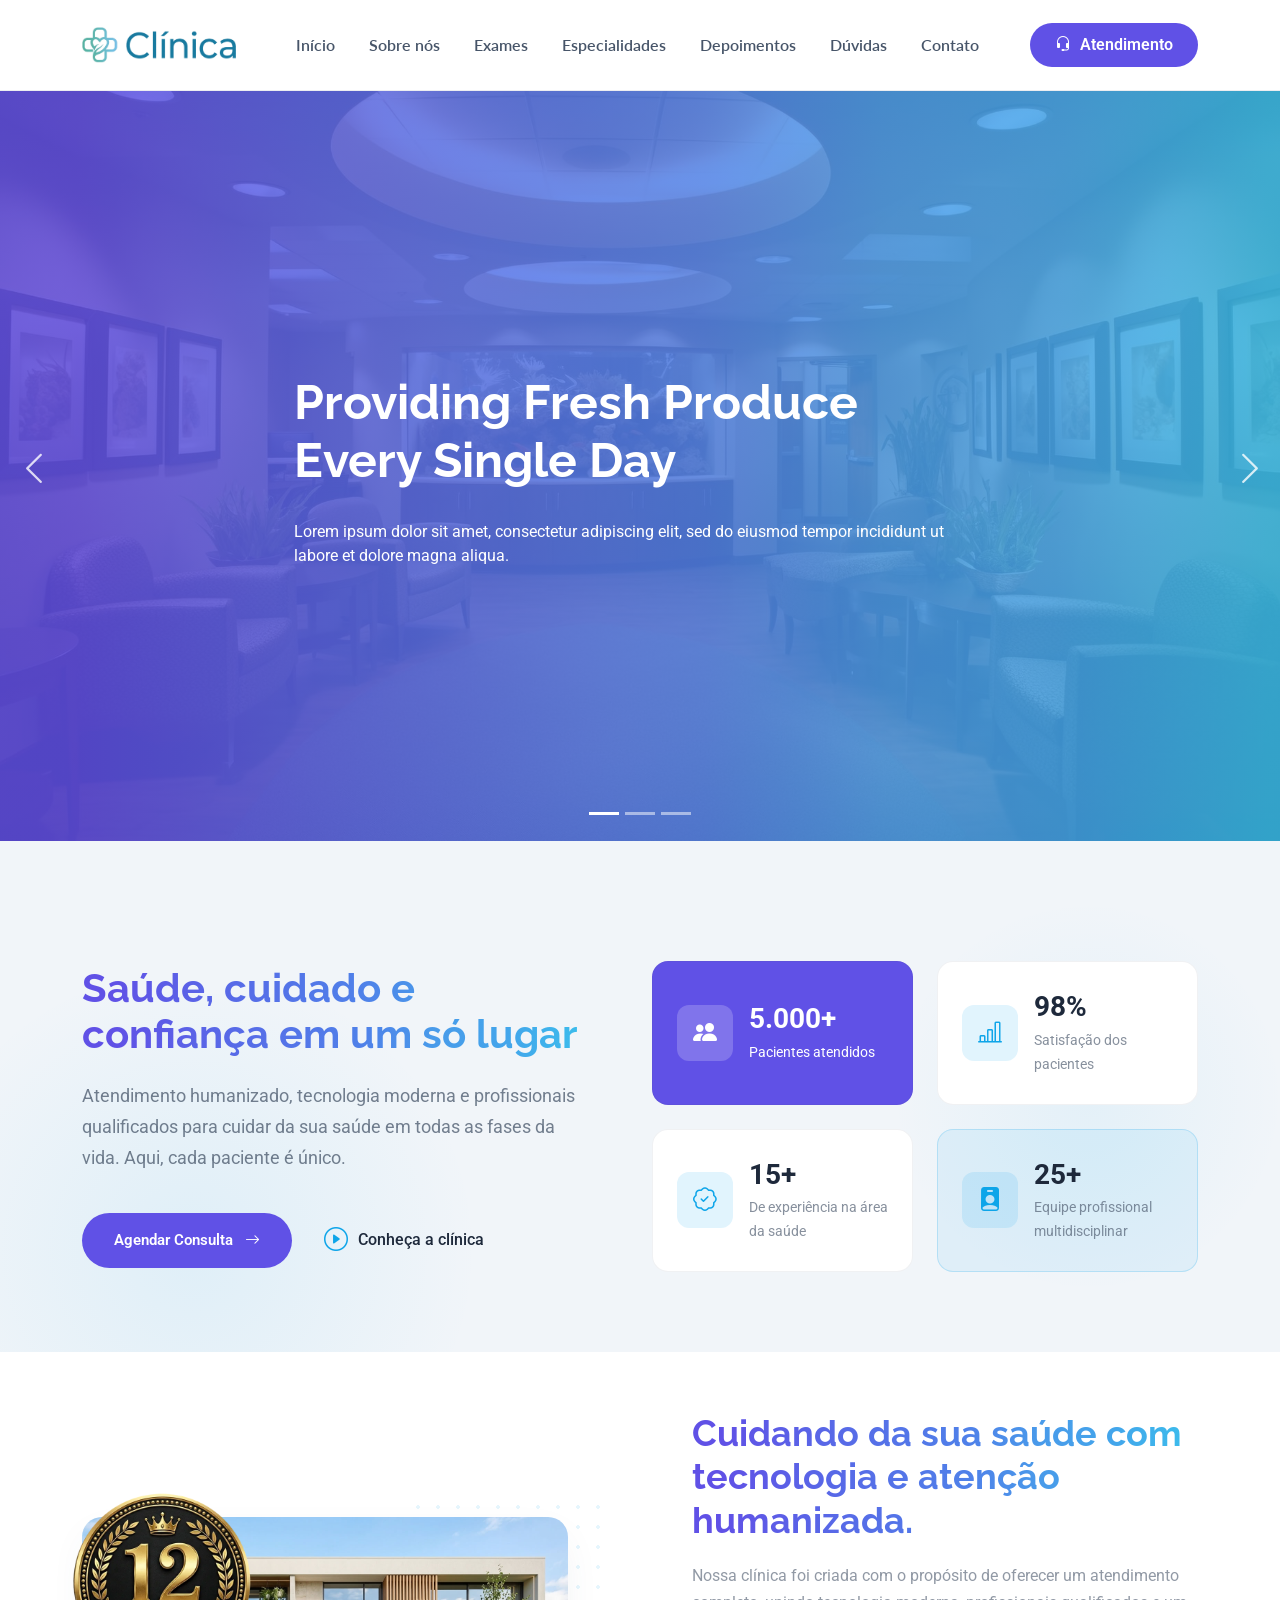
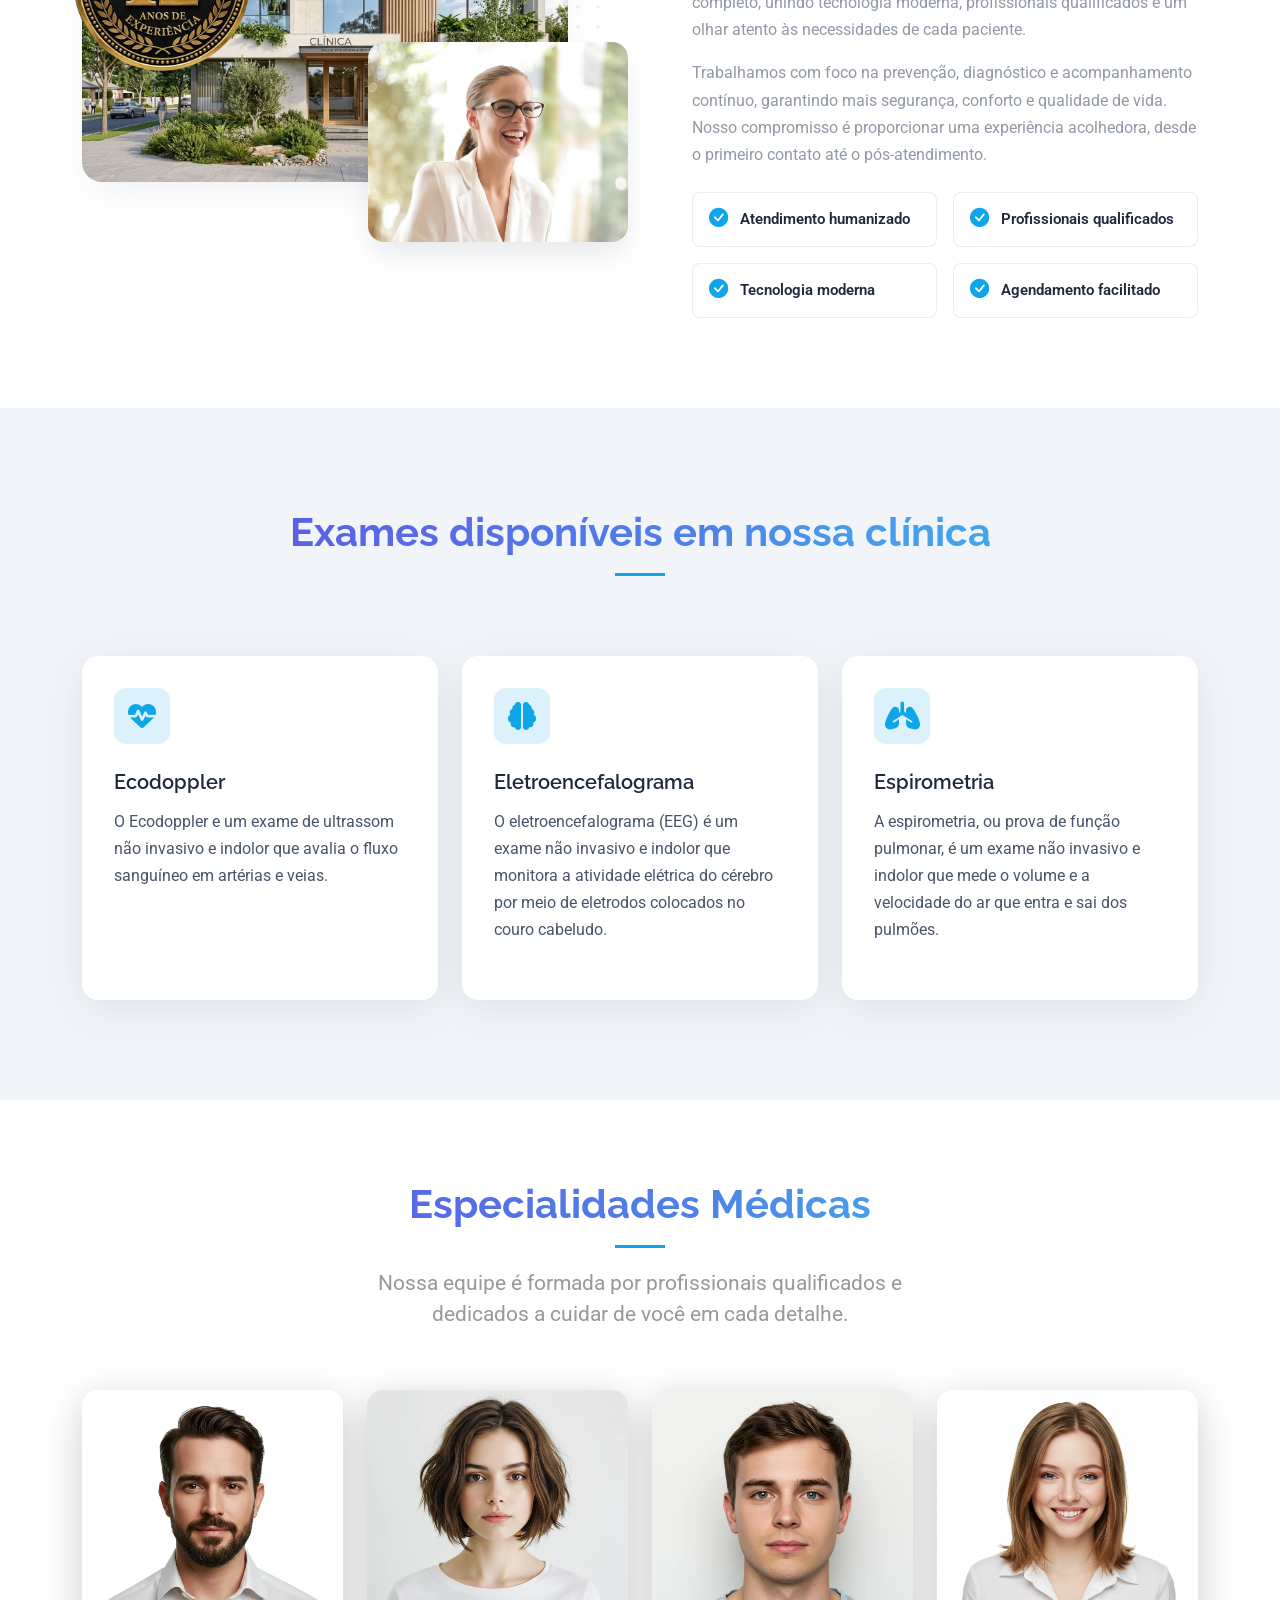
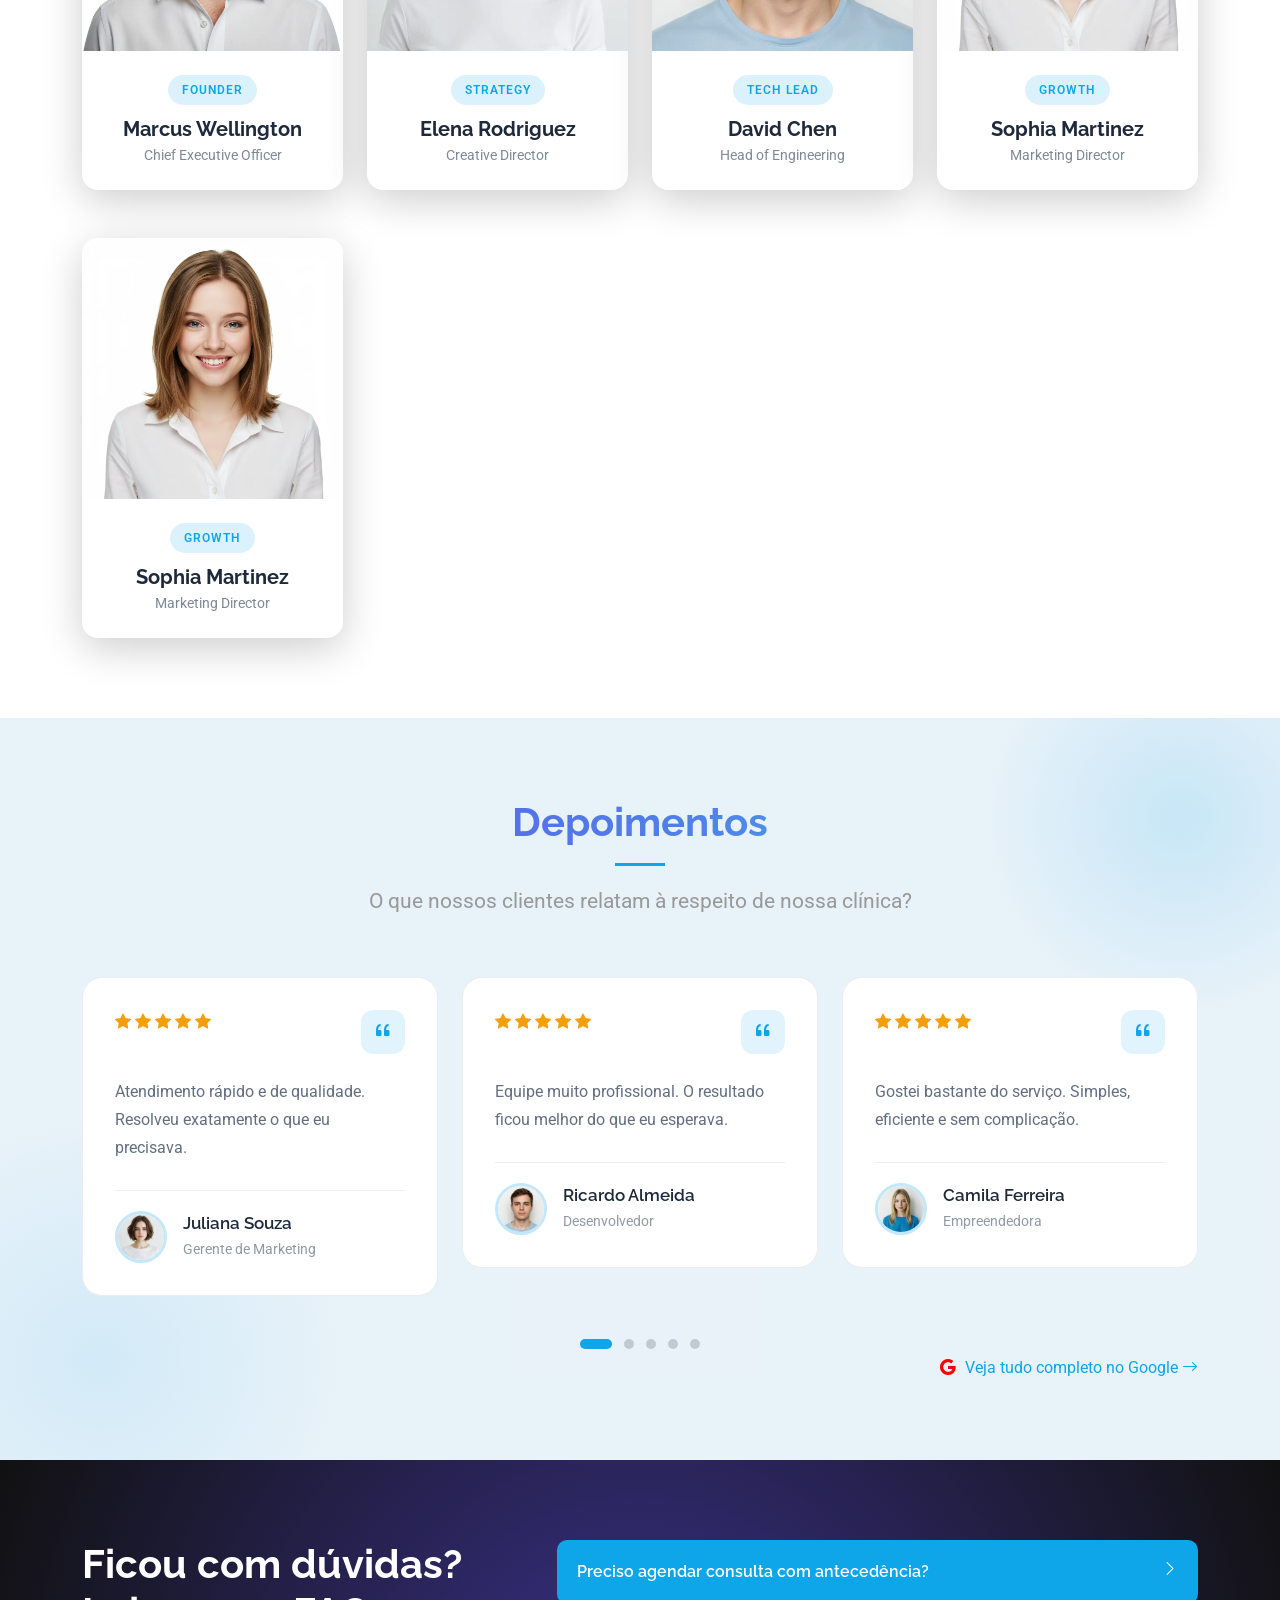
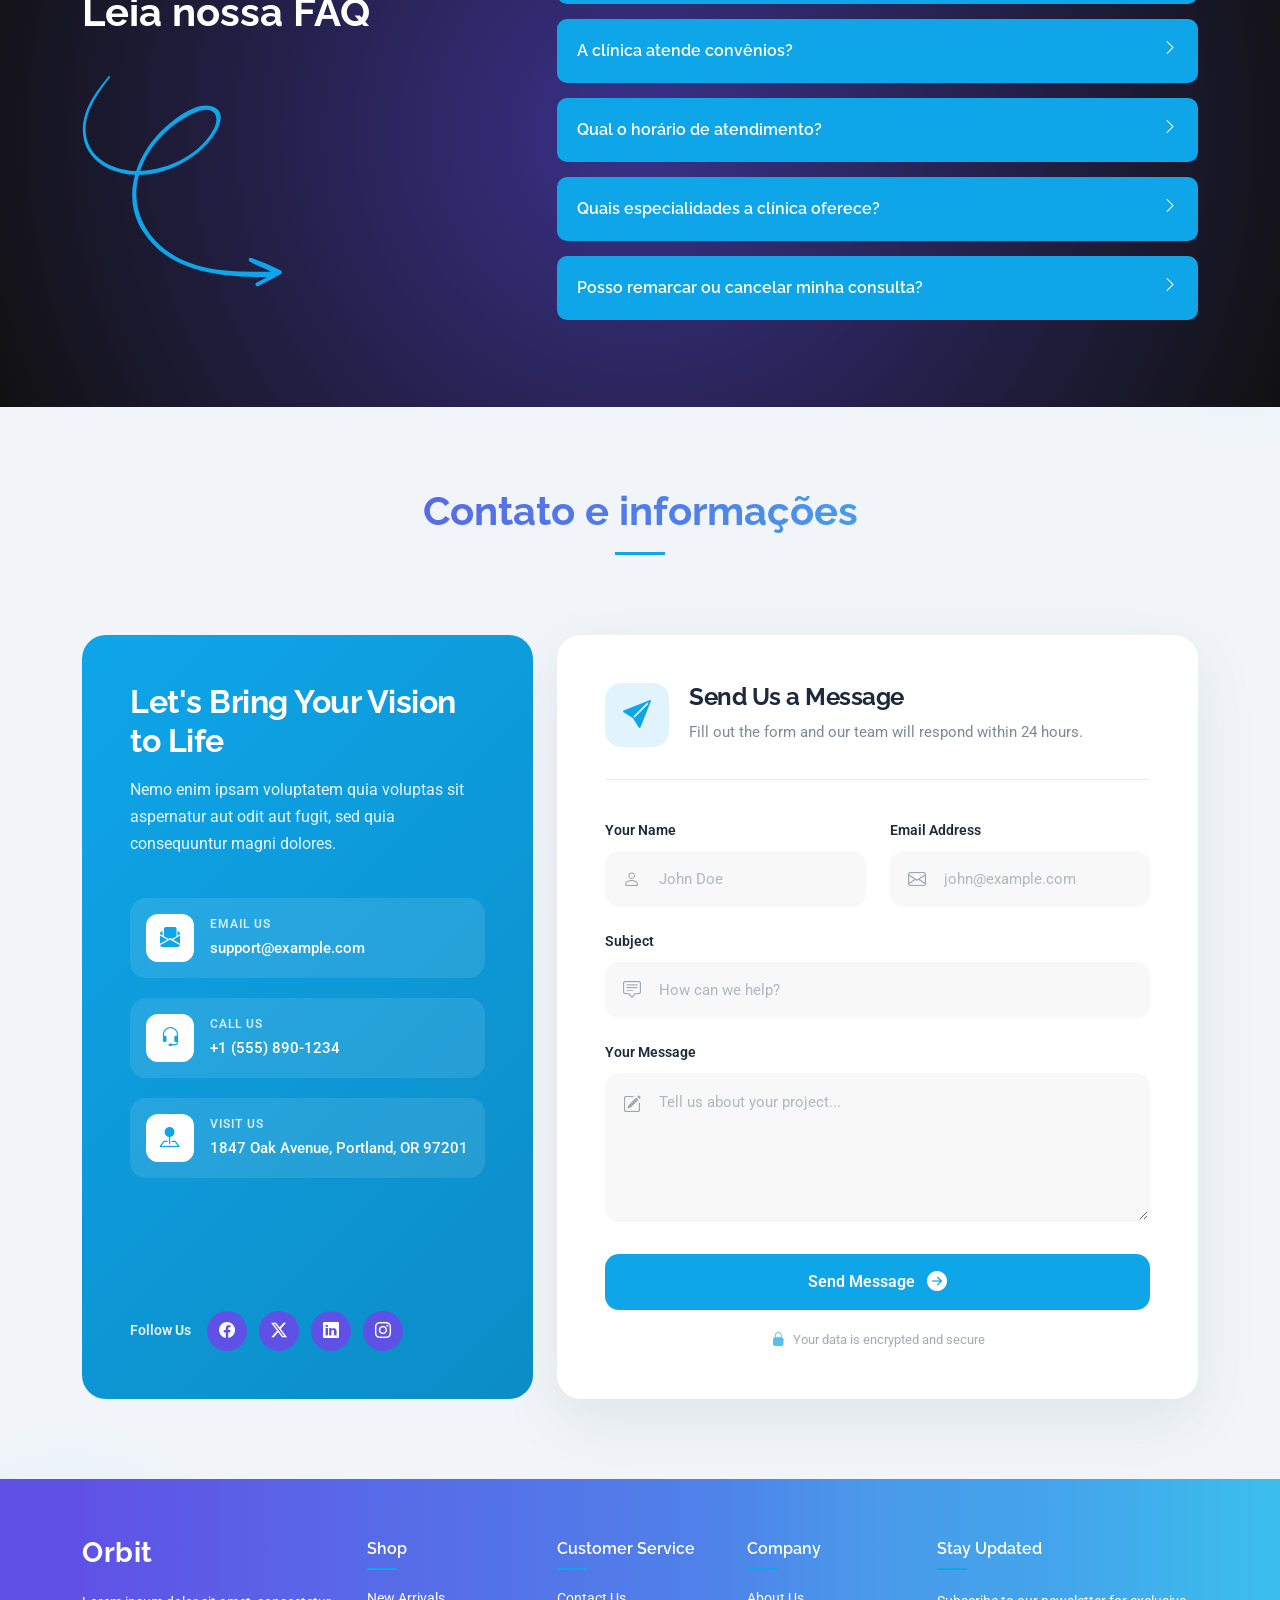
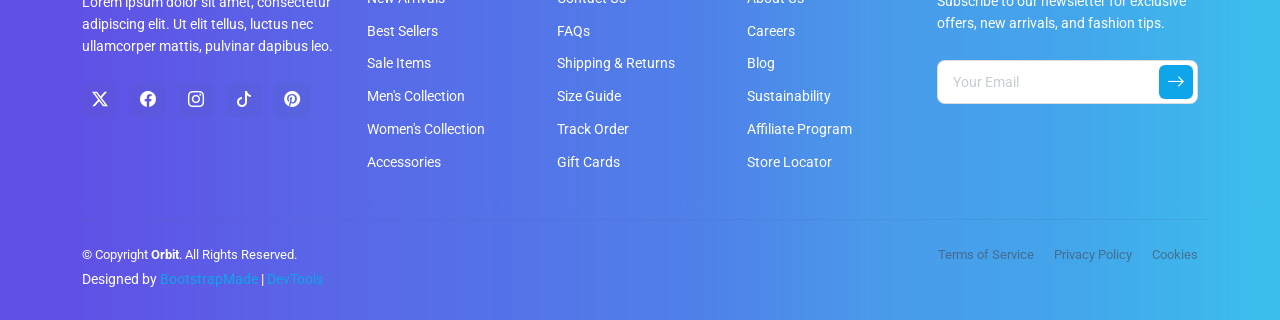
==== commit 6d85ec29: "jkhg" ====
--- a/index.html
+++ b/index.html
@@ -672,124 +672,124 @@
               <div class="swiper-wrapper">
 
                 <!-- Testimonial Card 1 -->
-                <div class="swiper-slide">
-                  <div class="testimonial-card">
-                    <div class="card-top">
-                      <div class="stars">
-                        <i class="bi bi-star-fill"></i>
-                        <i class="bi bi-star-fill"></i>
-                        <i class="bi bi-star-fill"></i>
-                        <i class="bi bi-star-fill"></i>
-                        <i class="bi bi-star-fill"></i>
-                      </div>
-                      <span class="quote-mark"><i class="bi bi-quote"></i></span>
-                    </div>
-                    <p class="testimonial-text">Nemo enim ipsam voluptatem quia voluptas sit aspernatur aut odit aut fugit sed quia consequuntur magni dolores eos qui ratione voluptatem sequi nesciunt.</p>
-                    <div class="author-info">
-                      <img src="assets/img/person/person-f-2.webp" alt="Client" class="author-img" loading="lazy">
-                      <div class="author-details">
-                        <h5>Sophia Anderson</h5>
-                        <span>Marketing Director</span>
-                      </div>
-                    </div>
-                  </div>
-                </div><!-- End Testimonial Card -->
-
-                <!-- Testimonial Card 2 -->
-                <div class="swiper-slide">
-                  <div class="testimonial-card">
-                    <div class="card-top">
-                      <div class="stars">
-                        <i class="bi bi-star-fill"></i>
-                        <i class="bi bi-star-fill"></i>
-                        <i class="bi bi-star-fill"></i>
-                        <i class="bi bi-star-fill"></i>
-                        <i class="bi bi-star-fill"></i>
-                      </div>
-                      <span class="quote-mark"><i class="bi bi-quote"></i></span>
-                    </div>
-                    <p class="testimonial-text">Temporibus autem quibusdam et aut officiis debitis aut rerum necessitatibus saepe eveniet ut et voluptates repudiandae sint et molestiae non recusandae.</p>
-                    <div class="author-info">
-                      <img src="assets/img/person/person-m-5.webp" alt="Client" class="author-img" loading="lazy">
-                      <div class="author-details">
-                        <h5>Marcus Webb</h5>
-                        <span>Tech Lead</span>
-                      </div>
-                    </div>
-                  </div>
-                </div><!-- End Testimonial Card -->
-
-                <!-- Testimonial Card 3 -->
-                <div class="swiper-slide">
-                  <div class="testimonial-card">
-                    <div class="card-top">
-                      <div class="stars">
-                        <i class="bi bi-star-fill"></i>
-                        <i class="bi bi-star-fill"></i>
-                        <i class="bi bi-star-fill"></i>
-                        <i class="bi bi-star-fill"></i>
-                        <i class="bi bi-star-fill"></i>
-                      </div>
-                      <span class="quote-mark"><i class="bi bi-quote"></i></span>
-                    </div>
-                    <p class="testimonial-text">Itaque earum rerum hic tenetur a sapiente delectus ut aut reiciendis voluptatibus maiores alias consequatur aut perferendis doloribus asperiores repellat.</p>
-                    <div class="author-info">
-                      <img src="assets/img/person/person-f-9.webp" alt="Client" class="author-img" loading="lazy">
-                      <div class="author-details">
-                        <h5>Elena Rodriguez</h5>
-                        <span>Startup Founder</span>
-                      </div>
-                    </div>
-                  </div>
-                </div><!-- End Testimonial Card -->
-
-                <!-- Testimonial Card 4 -->
-                <div class="swiper-slide">
-                  <div class="testimonial-card">
-                    <div class="card-top">
-                      <div class="stars">
-                        <i class="bi bi-star-fill"></i>
-                        <i class="bi bi-star-fill"></i>
-                        <i class="bi bi-star-fill"></i>
-                        <i class="bi bi-star-fill"></i>
-                        <i class="bi bi-star-fill"></i>
-                      </div>
-                      <span class="quote-mark"><i class="bi bi-quote"></i></span>
-                    </div>
-                    <p class="testimonial-text">Nam libero tempore cum soluta nobis est eligendi optio cumque nihil impedit quo minus id quod maxime placeat facere possimus omnis voluptas assumenda.</p>
-                    <div class="author-info">
-                      <img src="assets/img/person/person-m-11.webp" alt="Client" class="author-img" loading="lazy">
-                      <div class="author-details">
-                        <h5>James Mitchell</h5>
-                        <span>Product Designer</span>
-                      </div>
-                    </div>
-                  </div>
-                </div><!-- End Testimonial Card -->
-
-                <!-- Testimonial Card 5 -->
-                <div class="swiper-slide">
-                  <div class="testimonial-card">
-                    <div class="card-top">
-                      <div class="stars">
-                        <i class="bi bi-star-fill"></i>
-                        <i class="bi bi-star-fill"></i>
-                        <i class="bi bi-star-fill"></i>
-                        <i class="bi bi-star-fill"></i>
-                        <i class="bi bi-star-fill"></i>
-                      </div>
-                      <span class="quote-mark"><i class="bi bi-quote"></i></span>
-                    </div>
-                    <p class="testimonial-text">Ut enim ad minima veniam quis nostrum exercitationem ullam corporis suscipit laboriosam nisi ut aliquid ex ea commodi consequatur reprehenderit.</p>
-                    <div class="author-info">
-                      <img src="assets/img/person/person-f-14.webp" alt="Client" class="author-img" loading="lazy">
-                      <div class="author-details">
-                        <h5>Olivia Chen</h5>
-                        <span>Operations Manager</span>
-                      </div>
-                    </div>
-                  </div>
-                </div><!-- End Testimonial Card -->
+<div class="swiper-slide">
+  <div class="testimonial-card">
+    <div class="card-top">
+      <div class="stars">
+        <i class="bi bi-star-fill"></i>
+        <i class="bi bi-star-fill"></i>
+        <i class="bi bi-star-fill"></i>
+        <i class="bi bi-star-fill"></i>
+        <i class="bi bi-star-fill"></i>
+      </div>
+      <span class="quote-mark"><i class="bi bi-quote"></i></span>
+    </div>
+    <p class="testimonial-text">Atendimento rápido e de qualidade. Resolveu exatamente o que eu precisava.</p>
+    <div class="author-info">
+      <img src="assets/img/person/person-f-2.webp" alt="Client" class="author-img" loading="lazy">
+      <div class="author-details">
+        <h5>Juliana Souza</h5>
+        <span>Gerente de Marketing</span>
+      </div>
+    </div>
+  </div>
+</div><!-- End Testimonial Card -->
+
+<!-- Testimonial Card 2 -->
+<div class="swiper-slide">
+  <div class="testimonial-card">
+    <div class="card-top">
+      <div class="stars">
+        <i class="bi bi-star-fill"></i>
+        <i class="bi bi-star-fill"></i>
+        <i class="bi bi-star-fill"></i>
+        <i class="bi bi-star-fill"></i>
+        <i class="bi bi-star-fill"></i>
+      </div>
+      <span class="quote-mark"><i class="bi bi-quote"></i></span>
+    </div>
+    <p class="testimonial-text">Equipe muito profissional. O resultado ficou melhor do que eu esperava.</p>
+    <div class="author-info">
+      <img src="assets/img/person/person-m-5.webp" alt="Client" class="author-img" loading="lazy">
+      <div class="author-details">
+        <h5>Ricardo Almeida</h5>
+        <span>Desenvolvedor</span>
+      </div>
+    </div>
+  </div>
+</div><!-- End Testimonial Card -->
+
+<!-- Testimonial Card 3 -->
+<div class="swiper-slide">
+  <div class="testimonial-card">
+    <div class="card-top">
+      <div class="stars">
+        <i class="bi bi-star-fill"></i>
+        <i class="bi bi-star-fill"></i>
+        <i class="bi bi-star-fill"></i>
+        <i class="bi bi-star-fill"></i>
+        <i class="bi bi-star-fill"></i>
+      </div>
+      <span class="quote-mark"><i class="bi bi-quote"></i></span>
+    </div>
+    <p class="testimonial-text">Gostei bastante do serviço. Simples, eficiente e sem complicação.</p>
+    <div class="author-info">
+      <img src="assets/img/person/person-f-9.webp" alt="Client" class="author-img" loading="lazy">
+      <div class="author-details">
+        <h5>Camila Ferreira</h5>
+        <span>Empreendedora</span>
+      </div>
+    </div>
+  </div>
+</div><!-- End Testimonial Card -->
+
+<!-- Testimonial Card 4 -->
+<div class="swiper-slide">
+  <div class="testimonial-card">
+    <div class="card-top">
+      <div class="stars">
+        <i class="bi bi-star-fill"></i>
+        <i class="bi bi-star-fill"></i>
+        <i class="bi bi-star-fill"></i>
+        <i class="bi bi-star-fill"></i>
+        <i class="bi bi-star-fill"></i>
+      </div>
+      <span class="quote-mark"><i class="bi bi-quote"></i></span>
+    </div>
+    <p class="testimonial-text">Entrega dentro do prazo e tudo funcionando perfeitamente. Recomendo.</p>
+    <div class="author-info">
+      <img src="assets/img/person/person-m-11.webp" alt="Client" class="author-img" loading="lazy">
+      <div class="author-details">
+        <h5>Bruno Martins</h5>
+        <span>Designer de Produto</span>
+      </div>
+    </div>
+  </div>
+</div><!-- End Testimonial Card -->
+
+<!-- Testimonial Card 5 -->
+<div class="swiper-slide">
+  <div class="testimonial-card">
+    <div class="card-top">
+      <div class="stars">
+        <i class="bi bi-star-fill"></i>
+        <i class="bi bi-star-fill"></i>
+        <i class="bi bi-star-fill"></i>
+        <i class="bi bi-star-fill"></i>
+        <i class="bi bi-star-fill"></i>
+      </div>
+      <span class="quote-mark"><i class="bi bi-quote"></i></span>
+    </div>
+    <p class="testimonial-text">Ótimo custo-benefício. Voltaria a contratar sem dúvida.</p>
+    <div class="author-info">
+      <img src="assets/img/person/person-f-14.webp" alt="Client" class="author-img" loading="lazy">
+      <div class="author-details">
+        <h5>Ana Paula Ribeiro</h5>
+        <span>Gerente Operacional</span>
+      </div>
+    </div>
+  </div>
+</div><!-- End Testimonial Card -->
 
               </div>
 
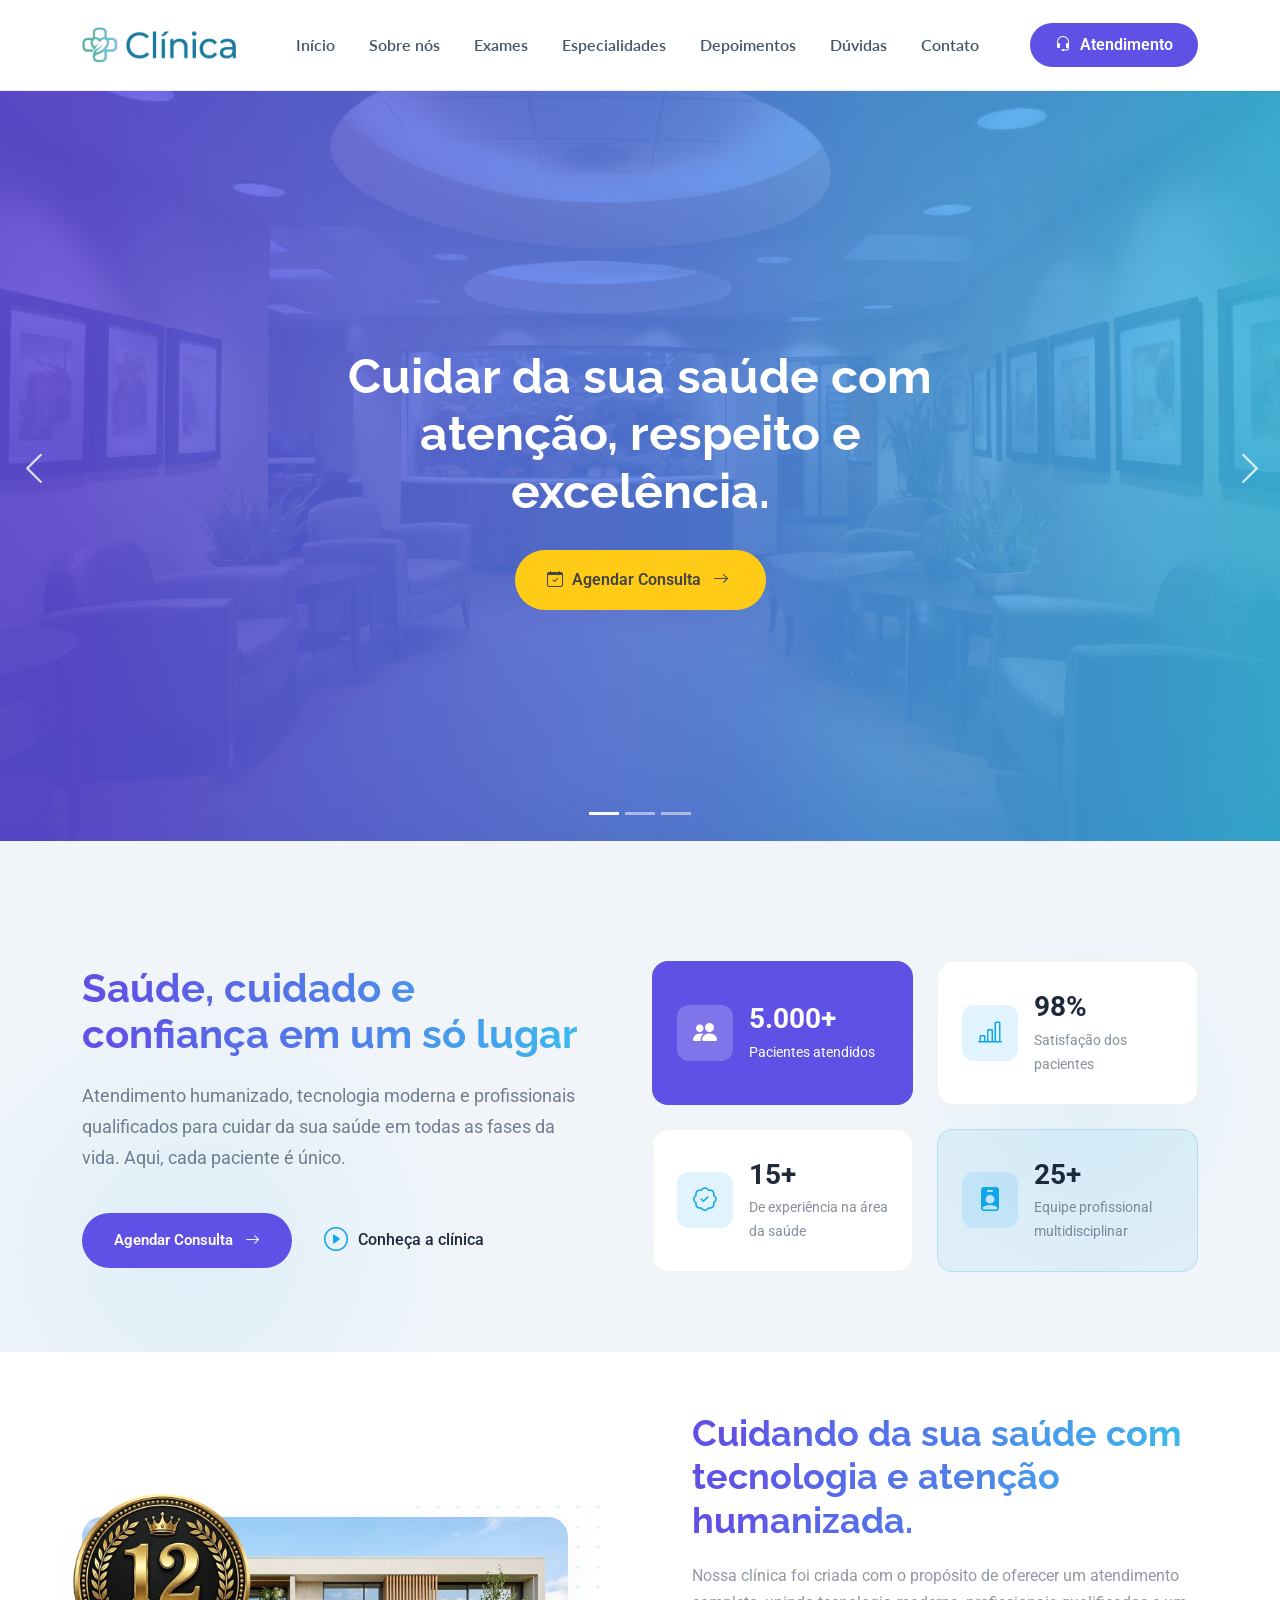
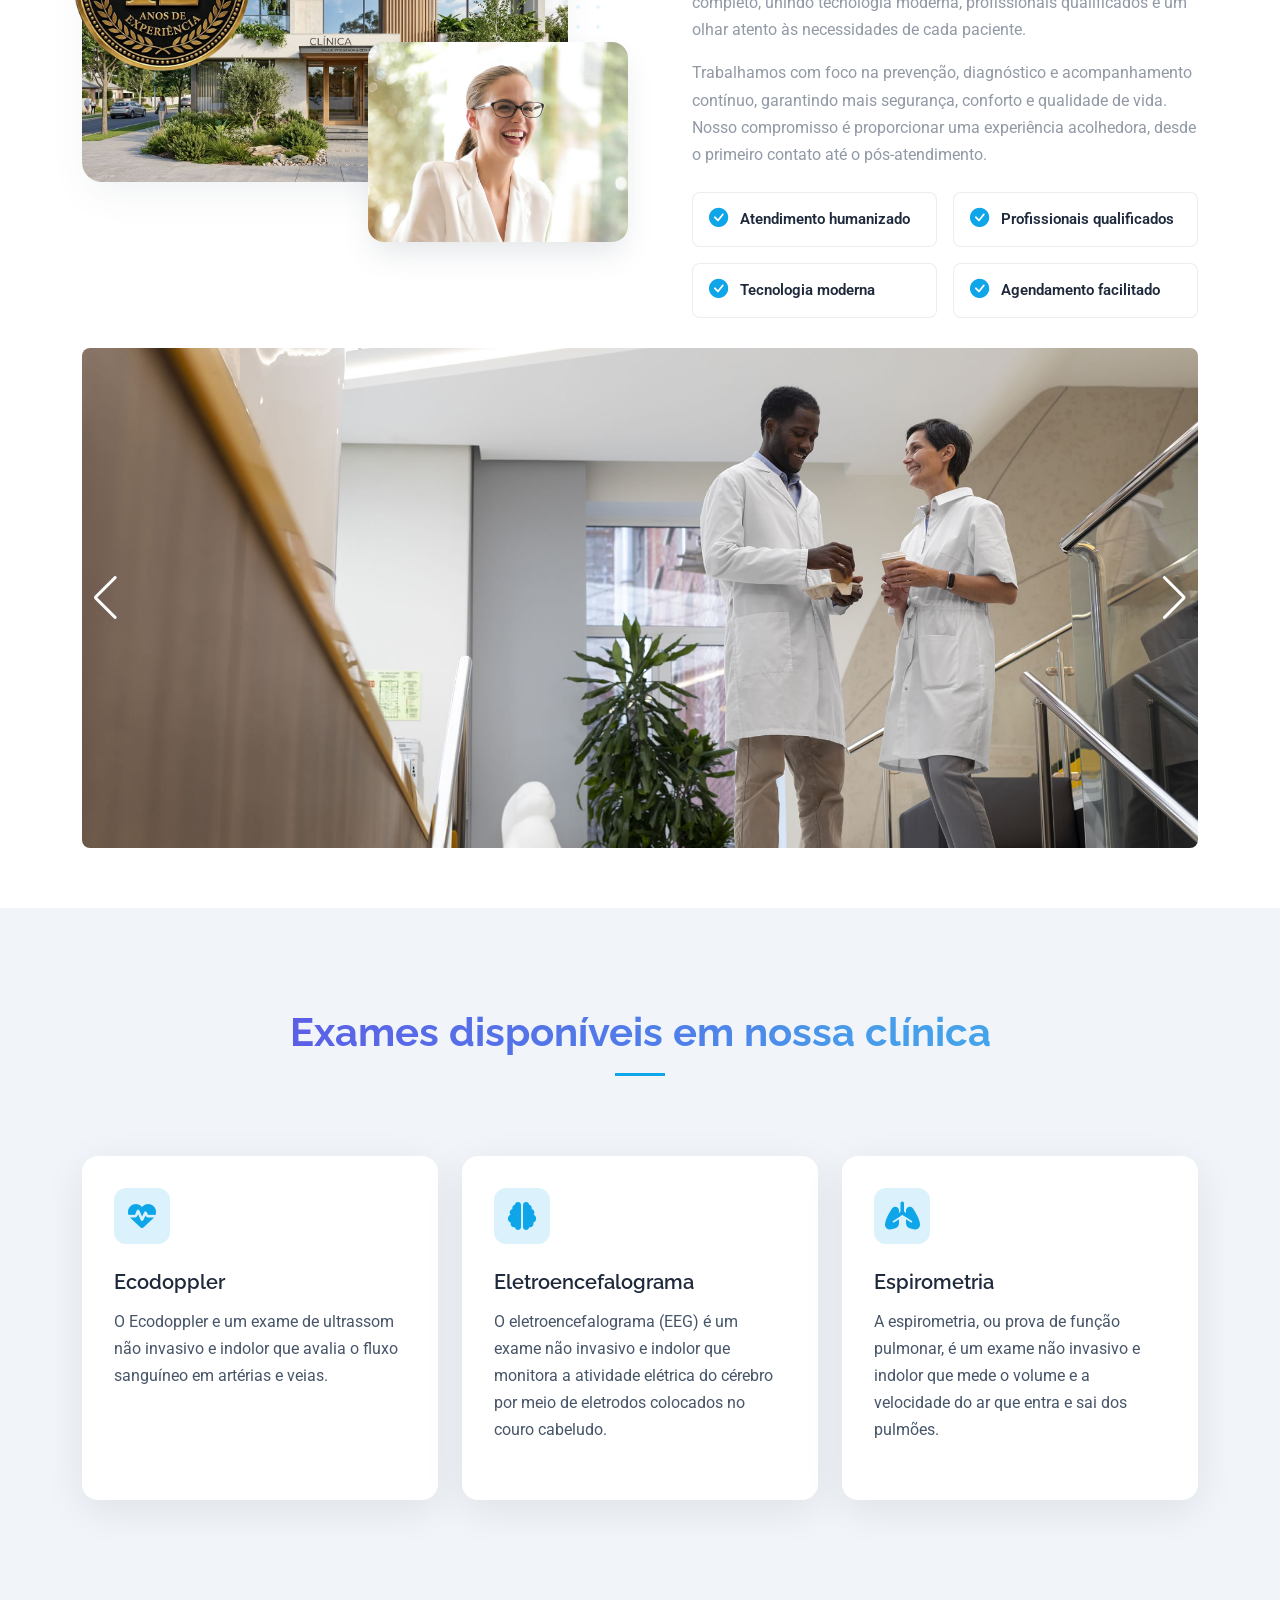
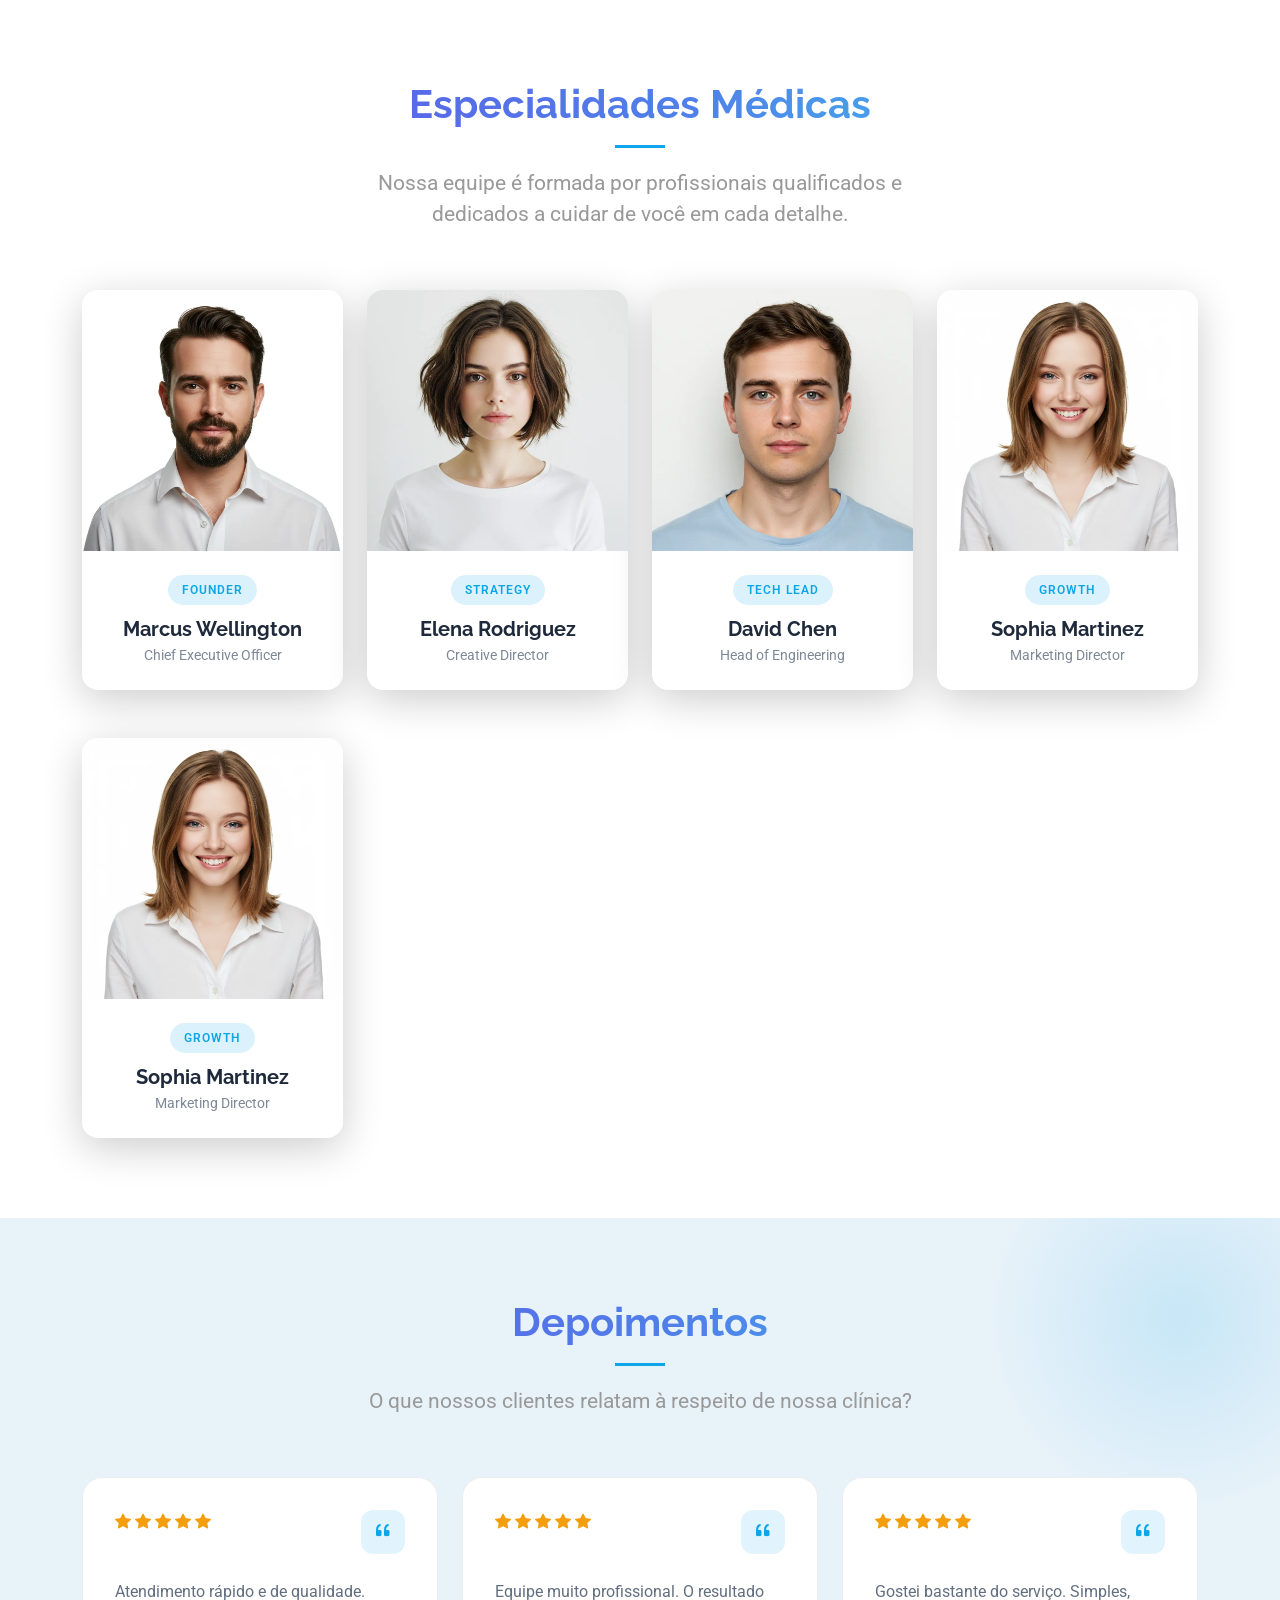
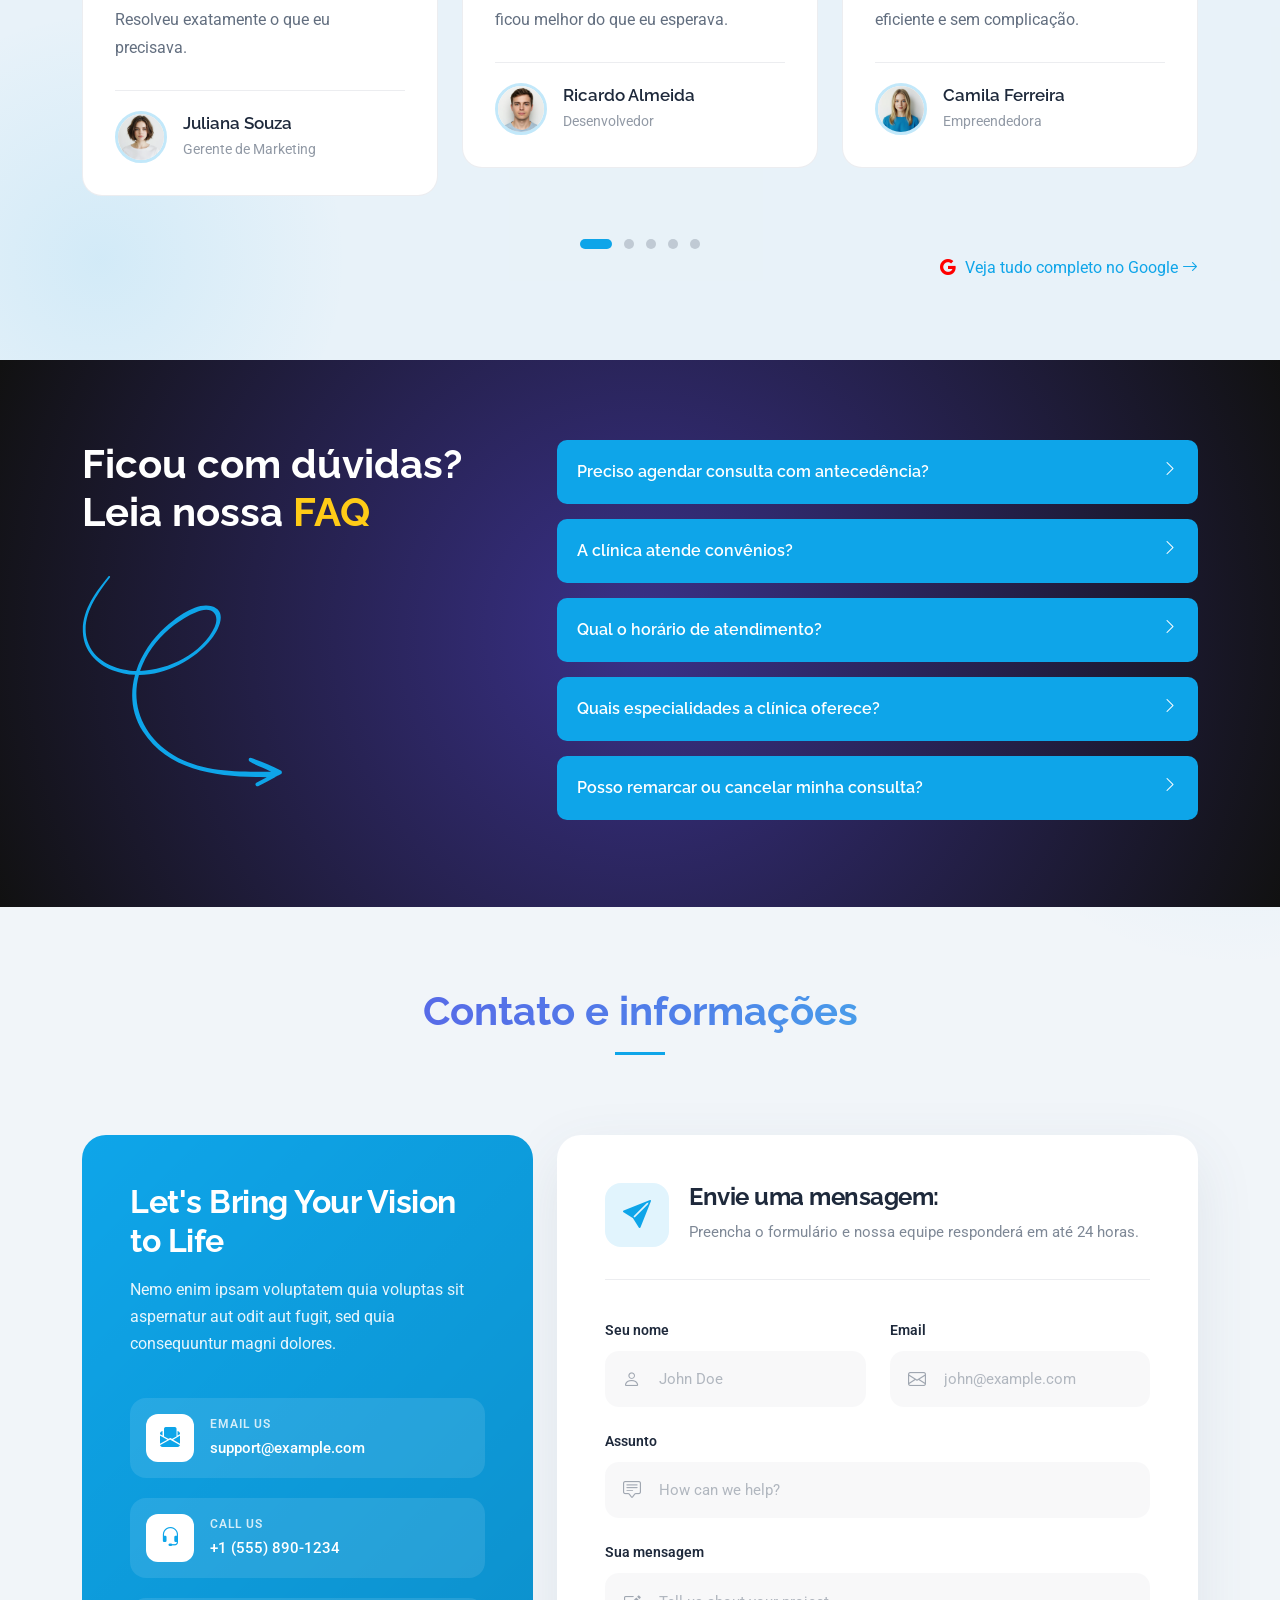
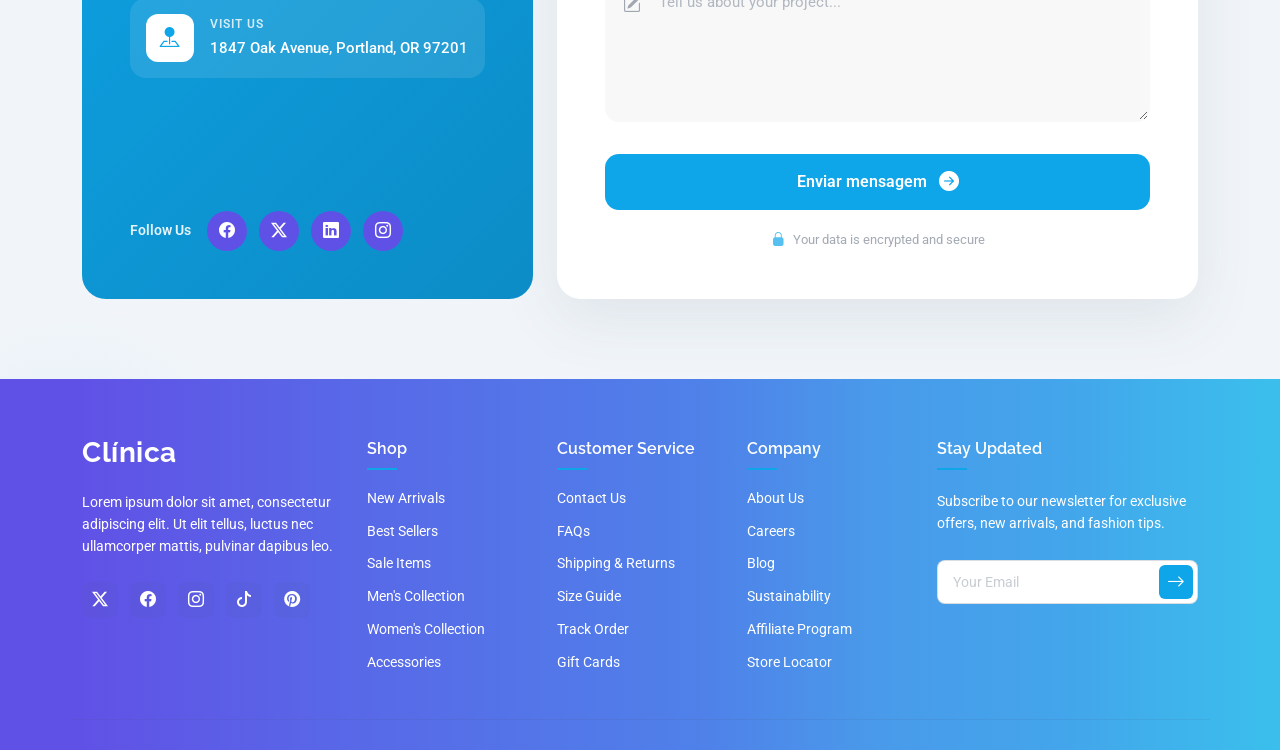
==== commit 22071607: "zdxfgaj" ====
--- a/index.html
+++ b/index.html
@@ -15,7 +15,9 @@
   <!-- Fonts -->
   <link href="https://fonts.googleapis.com" rel="preconnect">
   <link href="https://fonts.gstatic.com" rel="preconnect" crossorigin>
-  <link href="https://fonts.googleapis.com/css2?family=Roboto:ital,wght@0,100;0,300;0,400;0,500;0,700;0,900;1,100;1,300;1,400;1,500;1,700;1,900&family=Lato:ital,wght@0,100;0,300;0,400;0,700;0,900;1,100;1,300;1,400;1,700;1,900&family=Raleway:ital,wght@0,100;0,200;0,300;0,400;0,500;0,600;0,700;0,800;0,900;1,100;1,200;1,300;1,400;1,500;1,600;1,700;1,800;1,900&display=swap" rel="stylesheet">
+  <link
+    href="https://fonts.googleapis.com/css2?family=Roboto:ital,wght@0,100;0,300;0,400;0,500;0,700;0,900;1,100;1,300;1,400;1,500;1,700;1,900&family=Lato:ital,wght@0,100;0,300;0,400;0,700;0,900;1,100;1,300;1,400;1,700;1,900&family=Raleway:ital,wght@0,100;0,200;0,300;0,400;0,500;0,600;0,700;0,800;0,900;1,100;1,200;1,300;1,400;1,500;1,600;1,700;1,800;1,900&display=swap"
+    rel="stylesheet">
 
   <!-- Vendor CSS Files -->
   <link href="assets/vendor/bootstrap/css/bootstrap.min.css" rel="stylesheet">
@@ -63,7 +65,8 @@
         <i class="mobile-nav-toggle d-xl-none bi bi-list"></i>
       </nav>
 
-      <a class="btn-getstarted glightbox" href="atendimento.html" data-glightbox="type: external; width:85vw; height:85vh;"><i class="bi bi-headset"></i> Atendimento</a>
+      <a class="btn-getstarted glightbox" href="atendimento.html"
+        data-glightbox="type: external; width:85vw; height:85vh;"><i class="bi bi-headset"></i> Atendimento</a>
 
     </div>
   </header>
@@ -74,29 +77,45 @@
     <!-- HeroCar Section (slides) -->
     <section id="herocar" class="herocar section dark-background">
 
-      <div id="hero-carousel" class="carousel slide carousel-fade" data-bs-ride="carousel" data-bs-interval="5000" data-bs-pause="false" >
+      <div id="hero-carousel" class="carousel slide carousel-fade" data-bs-ride="carousel" data-bs-interval="5000"
+        data-bs-pause="false">
 
         <div class="carousel-item slide-color active">
           <img src="assets/img/hero_1.jpg" alt="">
           <div class="carousel-container">
-            <h2>Providing Fresh Produce Every Single Day</h2>
-            <p>Lorem ipsum dolor sit amet, consectetur adipiscing elit, sed do eiusmod tempor incididunt ut labore et dolore magna aliqua.</p>
+            <h2>Cuidar da sua saúde com atenção, respeito e excelência.</h2>
+            <!-- <p>Lorem ipsum dolor sit amet, consectetur adipiscing elit, sed do eiusmod tempor incididunt ut labore et
+              dolore magna aliqua.</p> -->
+            <a href="#" class="cta-button">
+              <span><i class="bi bi-calendar-check"></i> Agendar Consulta</span>
+              <i class="bi bi-arrow-right"></i>
+            </a>
           </div>
         </div><!-- End Carousel Item -->
 
         <div class="carousel-item">
           <img src="assets/img/hero_2.jpg" alt="">
           <div class="carousel-container">
-            <h2>Organic vegetables is good for health</h2>
-            <p>Nam libero tempore, cum soluta nobis est eligendi optio cumque nihil impedit quo minus id quod maxime placeat facere possimus.</p>
+            <h2>Profissionais qualificados e tecnologia moderna a serviço do seu bem-estar.</h2>
+            <!-- <p>Nam libero tempore, cum soluta nobis est eligendi optio cumque nihil impedit quo minus id quod maxime
+              placeat facere possimus.</p> -->
+            <a href="#" class="cta-button">
+              <span><i class="bi bi-calendar-check"></i> Agendar Consulta</span>
+              <i class="bi bi-arrow-right"></i>
+            </a>
           </div>
         </div><!-- End Carousel Item -->
 
         <div class="carousel-item">
           <img src="assets/img/hero_3.jpg" alt="">
           <div class="carousel-container">
-            <h2>Providing Fresh Produce Every Single Day</h2>
-            <p>Beatae vitae dicta sunt explicabo. Nemo enim ipsam voluptatem quia voluptas sit aspernatur aut odit aut fugit.</p>
+            <h2>Mais do que consultas, oferecemos cuidado completo para você viver melhor.</h2>
+            <!-- <p>Beatae vitae dicta sunt explicabo. Nemo enim ipsam voluptatem quia voluptas sit aspernatur aut odit aut
+              fugit.</p> -->
+            <a href="#" class="cta-button">
+              <span><i class="bi bi-calendar-check"></i> Agendar Consulta</span>
+              <i class="bi bi-arrow-right"></i>
+            </a>
           </div>
         </div><!-- End Carousel Item -->
 
@@ -129,7 +148,9 @@
 
               <h1 class="hero-headline gradient-font" data-aos="fade-up" data-aos-delay="300">Saúde, cuidado e confiança em um só lugar</h1>
 
-              <p class="hero-text" data-aos="fade-up" data-aos-delay="350">Atendimento humanizado, tecnologia moderna e profissionais qualificados para cuidar da sua saúde em todas as fases da vida. Aqui, cada paciente é único.</p>
+              <p class="hero-text" data-aos="fade-up" data-aos-delay="350">Atendimento humanizado, tecnologia moderna e
+                profissionais qualificados para cuidar da sua saúde em todas as fases da vida. Aqui, cada paciente é
+                único.</p>
 
               <div class="hero-cta" data-aos="fade-up" data-aos-delay="400">
                 <a href="#services" class="cta-button">
@@ -225,10 +246,13 @@
               <!-- <div class="section-subtitle">Quem somos</div> -->
               <h2 class="gradient-font">Cuidando da sua saúde com tecnologia e atenção humanizada.</h2>
               <p class="description">
-                Nossa clínica foi criada com o propósito de oferecer um atendimento completo, unindo tecnologia moderna, profissionais qualificados e um olhar atento às necessidades de cada paciente.
+                Nossa clínica foi criada com o propósito de oferecer um atendimento completo, unindo tecnologia moderna,
+                profissionais qualificados e um olhar atento às necessidades de cada paciente.
               </p>
               <p class="mb-4 description">
-                Trabalhamos com foco na prevenção, diagnóstico e acompanhamento contínuo, garantindo mais segurança, conforto e qualidade de vida. Nosso compromisso é proporcionar uma experiência acolhedora, desde o primeiro contato até o pós-atendimento.
+                Trabalhamos com foco na prevenção, diagnóstico e acompanhamento contínuo, garantindo mais segurança,
+                conforto e qualidade de vida. Nosso compromisso é proporcionar uma experiência acolhedora, desde o
+                primeiro contato até o pós-atendimento.
               </p>
 
               <div class="features-grid">
@@ -254,6 +278,52 @@
           </div>
 
         </div>
+
+
+        <!-- GALERIA DE IMAGENS -->
+        <div class="col-lg" data-aos="fade-left" data-aos-delay="200">
+          <div class="gallery-carousel swiper myGallerySwiper">
+
+            <div class="swiper-wrapper">
+
+              <!-- Slide -->
+              <div class="swiper-slide">
+                <div class="gallery-item">
+                  <img src="assets/img/gallery/gallery-01.jpg" class="img-fluid" alt="">
+                </div>
+              </div>
+
+              <div class="swiper-slide">
+                <div class="gallery-item">
+                  <img src="assets/img/gallery/gallery-02.jpg" class="img-fluid" alt="">
+                </div>
+              </div>
+
+              <div class="swiper-slide">
+                <div class="gallery-item">
+                  <img src="assets/img/gallery/gallery-03.jpg" class="img-fluid" alt="">
+                </div>
+              </div>
+
+              <div class="swiper-slide">
+                <div class="gallery-item">
+                  <img src="assets/img/gallery/gallery-04.jpg" class="img-fluid" alt="">
+                </div>
+              </div>
+
+              <!-- adiciona quantas quiser -->
+
+            </div>
+
+            <!-- Arrows -->
+            <div class="swiper-button-next gallery-next"></div>
+            <div class="swiper-button-prev gallery-prev"></div>
+
+          </div>
+        </div>
+
+        <!-- FIM GALERIA-->
+
 
       </div>
 
@@ -473,24 +543,28 @@
                 <span class="section-badge"><i class="bi bi-stars"></i> Our Difference</span>
               </div>
               <h2>Transform Your Vision Into Digital Excellence</h2>
-              <p class="description">Ut enim ad minim veniam, quis nostrud exercitation ullamco laboris nisi ut aliquip ex ea commodo consequat. Duis aute irure dolor in reprehenderit in voluptate velit esse cillum.</p>
+              <p class="description">Ut enim ad minim veniam, quis nostrud exercitation ullamco laboris nisi ut aliquip
+                ex ea commodo consequat. Duis aute irure dolor in reprehenderit in voluptate velit esse cillum.</p>
 
               <div class="stat-cards">
                 <div class="stat-card" data-aos="zoom-in" data-aos-delay="300">
                   <div class="stat-value">
-                    <span class="purecounter" data-purecounter-start="0" data-purecounter-end="180" data-purecounter-duration="2">180</span>+
+                    <span class="purecounter" data-purecounter-start="0" data-purecounter-end="180"
+                      data-purecounter-duration="2">180</span>+
                   </div>
                   <div class="stat-text">Successful Campaigns</div>
                 </div>
                 <div class="stat-card" data-aos="zoom-in" data-aos-delay="350">
                   <div class="stat-value">
-                    <span class="purecounter" data-purecounter-start="0" data-purecounter-end="95" data-purecounter-duration="2">95</span>%
+                    <span class="purecounter" data-purecounter-start="0" data-purecounter-end="95"
+                      data-purecounter-duration="2">95</span>%
                   </div>
                   <div class="stat-text">Customer Satisfaction</div>
                 </div>
                 <div class="stat-card" data-aos="zoom-in" data-aos-delay="400">
                   <div class="stat-value">
-                    <span class="purecounter" data-purecounter-start="0" data-purecounter-end="320" data-purecounter-duration="2">320</span>%
+                    <span class="purecounter" data-purecounter-start="0" data-purecounter-end="320"
+                      data-purecounter-duration="2">320</span>%
                   </div>
                   <div class="stat-text">Growth Achieved</div>
                 </div>
@@ -512,7 +586,8 @@
                 </div>
                 <div class="feature-content">
                   <h4>Rapid Implementation</h4>
-                  <p>Lorem ipsum dolor sit amet, consectetur adipiscing elit sed do eiusmod tempor incididunt ut labore.</p>
+                  <p>Lorem ipsum dolor sit amet, consectetur adipiscing elit sed do eiusmod tempor incididunt ut labore.
+                  </p>
                   <a href="#" class="feature-link">Discover How <i class="bi bi-chevron-right"></i></a>
                 </div>
               </div><!-- End Feature Box -->
@@ -672,124 +747,126 @@
               <div class="swiper-wrapper">
 
                 <!-- Testimonial Card 1 -->
-<div class="swiper-slide">
-  <div class="testimonial-card">
-    <div class="card-top">
-      <div class="stars">
-        <i class="bi bi-star-fill"></i>
-        <i class="bi bi-star-fill"></i>
-        <i class="bi bi-star-fill"></i>
-        <i class="bi bi-star-fill"></i>
-        <i class="bi bi-star-fill"></i>
-      </div>
-      <span class="quote-mark"><i class="bi bi-quote"></i></span>
-    </div>
-    <p class="testimonial-text">Atendimento rápido e de qualidade. Resolveu exatamente o que eu precisava.</p>
-    <div class="author-info">
-      <img src="assets/img/person/person-f-2.webp" alt="Client" class="author-img" loading="lazy">
-      <div class="author-details">
-        <h5>Juliana Souza</h5>
-        <span>Gerente de Marketing</span>
-      </div>
-    </div>
-  </div>
-</div><!-- End Testimonial Card -->
-
-<!-- Testimonial Card 2 -->
-<div class="swiper-slide">
-  <div class="testimonial-card">
-    <div class="card-top">
-      <div class="stars">
-        <i class="bi bi-star-fill"></i>
-        <i class="bi bi-star-fill"></i>
-        <i class="bi bi-star-fill"></i>
-        <i class="bi bi-star-fill"></i>
-        <i class="bi bi-star-fill"></i>
-      </div>
-      <span class="quote-mark"><i class="bi bi-quote"></i></span>
-    </div>
-    <p class="testimonial-text">Equipe muito profissional. O resultado ficou melhor do que eu esperava.</p>
-    <div class="author-info">
-      <img src="assets/img/person/person-m-5.webp" alt="Client" class="author-img" loading="lazy">
-      <div class="author-details">
-        <h5>Ricardo Almeida</h5>
-        <span>Desenvolvedor</span>
-      </div>
-    </div>
-  </div>
-</div><!-- End Testimonial Card -->
-
-<!-- Testimonial Card 3 -->
-<div class="swiper-slide">
-  <div class="testimonial-card">
-    <div class="card-top">
-      <div class="stars">
-        <i class="bi bi-star-fill"></i>
-        <i class="bi bi-star-fill"></i>
-        <i class="bi bi-star-fill"></i>
-        <i class="bi bi-star-fill"></i>
-        <i class="bi bi-star-fill"></i>
-      </div>
-      <span class="quote-mark"><i class="bi bi-quote"></i></span>
-    </div>
-    <p class="testimonial-text">Gostei bastante do serviço. Simples, eficiente e sem complicação.</p>
-    <div class="author-info">
-      <img src="assets/img/person/person-f-9.webp" alt="Client" class="author-img" loading="lazy">
-      <div class="author-details">
-        <h5>Camila Ferreira</h5>
-        <span>Empreendedora</span>
-      </div>
-    </div>
-  </div>
-</div><!-- End Testimonial Card -->
-
-<!-- Testimonial Card 4 -->
-<div class="swiper-slide">
-  <div class="testimonial-card">
-    <div class="card-top">
-      <div class="stars">
-        <i class="bi bi-star-fill"></i>
-        <i class="bi bi-star-fill"></i>
-        <i class="bi bi-star-fill"></i>
-        <i class="bi bi-star-fill"></i>
-        <i class="bi bi-star-fill"></i>
-      </div>
-      <span class="quote-mark"><i class="bi bi-quote"></i></span>
-    </div>
-    <p class="testimonial-text">Entrega dentro do prazo e tudo funcionando perfeitamente. Recomendo.</p>
-    <div class="author-info">
-      <img src="assets/img/person/person-m-11.webp" alt="Client" class="author-img" loading="lazy">
-      <div class="author-details">
-        <h5>Bruno Martins</h5>
-        <span>Designer de Produto</span>
-      </div>
-    </div>
-  </div>
-</div><!-- End Testimonial Card -->
-
-<!-- Testimonial Card 5 -->
-<div class="swiper-slide">
-  <div class="testimonial-card">
-    <div class="card-top">
-      <div class="stars">
-        <i class="bi bi-star-fill"></i>
-        <i class="bi bi-star-fill"></i>
-        <i class="bi bi-star-fill"></i>
-        <i class="bi bi-star-fill"></i>
-        <i class="bi bi-star-fill"></i>
-      </div>
-      <span class="quote-mark"><i class="bi bi-quote"></i></span>
-    </div>
-    <p class="testimonial-text">Ótimo custo-benefício. Voltaria a contratar sem dúvida.</p>
-    <div class="author-info">
-      <img src="assets/img/person/person-f-14.webp" alt="Client" class="author-img" loading="lazy">
-      <div class="author-details">
-        <h5>Ana Paula Ribeiro</h5>
-        <span>Gerente Operacional</span>
-      </div>
-    </div>
-  </div>
-</div><!-- End Testimonial Card -->
+                <div class="swiper-slide">
+                  <div class="testimonial-card">
+                    <div class="card-top">
+                      <div class="stars">
+                        <i class="bi bi-star-fill"></i>
+                        <i class="bi bi-star-fill"></i>
+                        <i class="bi bi-star-fill"></i>
+                        <i class="bi bi-star-fill"></i>
+                        <i class="bi bi-star-fill"></i>
+                      </div>
+                      <span class="quote-mark"><i class="bi bi-quote"></i></span>
+                    </div>
+                    <p class="testimonial-text">Atendimento rápido e de qualidade. Resolveu exatamente o que eu
+                      precisava.</p>
+                    <div class="author-info">
+                      <img src="assets/img/person/person-f-2.webp" alt="Client" class="author-img" loading="lazy">
+                      <div class="author-details">
+                        <h5>Juliana Souza</h5>
+                        <span>Gerente de Marketing</span>
+                      </div>
+                    </div>
+                  </div>
+                </div><!-- End Testimonial Card -->
+
+                <!-- Testimonial Card 2 -->
+                <div class="swiper-slide">
+                  <div class="testimonial-card">
+                    <div class="card-top">
+                      <div class="stars">
+                        <i class="bi bi-star-fill"></i>
+                        <i class="bi bi-star-fill"></i>
+                        <i class="bi bi-star-fill"></i>
+                        <i class="bi bi-star-fill"></i>
+                        <i class="bi bi-star-fill"></i>
+                      </div>
+                      <span class="quote-mark"><i class="bi bi-quote"></i></span>
+                    </div>
+                    <p class="testimonial-text">Equipe muito profissional. O resultado ficou melhor do que eu esperava.
+                    </p>
+                    <div class="author-info">
+                      <img src="assets/img/person/person-m-5.webp" alt="Client" class="author-img" loading="lazy">
+                      <div class="author-details">
+                        <h5>Ricardo Almeida</h5>
+                        <span>Desenvolvedor</span>
+                      </div>
+                    </div>
+                  </div>
+                </div><!-- End Testimonial Card -->
+
+                <!-- Testimonial Card 3 -->
+                <div class="swiper-slide">
+                  <div class="testimonial-card">
+                    <div class="card-top">
+                      <div class="stars">
+                        <i class="bi bi-star-fill"></i>
+                        <i class="bi bi-star-fill"></i>
+                        <i class="bi bi-star-fill"></i>
+                        <i class="bi bi-star-fill"></i>
+                        <i class="bi bi-star-fill"></i>
+                      </div>
+                      <span class="quote-mark"><i class="bi bi-quote"></i></span>
+                    </div>
+                    <p class="testimonial-text">Gostei bastante do serviço. Simples, eficiente e sem complicação.</p>
+                    <div class="author-info">
+                      <img src="assets/img/person/person-f-9.webp" alt="Client" class="author-img" loading="lazy">
+                      <div class="author-details">
+                        <h5>Camila Ferreira</h5>
+                        <span>Empreendedora</span>
+                      </div>
+                    </div>
+                  </div>
+                </div><!-- End Testimonial Card -->
+
+                <!-- Testimonial Card 4 -->
+                <div class="swiper-slide">
+                  <div class="testimonial-card">
+                    <div class="card-top">
+                      <div class="stars">
+                        <i class="bi bi-star-fill"></i>
+                        <i class="bi bi-star-fill"></i>
+                        <i class="bi bi-star-fill"></i>
+                        <i class="bi bi-star-fill"></i>
+                        <i class="bi bi-star-fill"></i>
+                      </div>
+                      <span class="quote-mark"><i class="bi bi-quote"></i></span>
+                    </div>
+                    <p class="testimonial-text">Entrega dentro do prazo e tudo funcionando perfeitamente. Recomendo.</p>
+                    <div class="author-info">
+                      <img src="assets/img/person/person-m-11.webp" alt="Client" class="author-img" loading="lazy">
+                      <div class="author-details">
+                        <h5>Bruno Martins</h5>
+                        <span>Designer de Produto</span>
+                      </div>
+                    </div>
+                  </div>
+                </div><!-- End Testimonial Card -->
+
+                <!-- Testimonial Card 5 -->
+                <div class="swiper-slide">
+                  <div class="testimonial-card">
+                    <div class="card-top">
+                      <div class="stars">
+                        <i class="bi bi-star-fill"></i>
+                        <i class="bi bi-star-fill"></i>
+                        <i class="bi bi-star-fill"></i>
+                        <i class="bi bi-star-fill"></i>
+                        <i class="bi bi-star-fill"></i>
+                      </div>
+                      <span class="quote-mark"><i class="bi bi-quote"></i></span>
+                    </div>
+                    <p class="testimonial-text">Ótimo custo-benefício. Voltaria a contratar sem dúvida.</p>
+                    <div class="author-info">
+                      <img src="assets/img/person/person-f-14.webp" alt="Client" class="author-img" loading="lazy">
+                      <div class="author-details">
+                        <h5>Ana Paula Ribeiro</h5>
+                        <span>Gerente Operacional</span>
+                      </div>
+                    </div>
+                  </div>
+                </div><!-- End Testimonial Card -->
 
               </div>
 
@@ -799,7 +876,8 @@
           </div><!-- End Right Testimonials Slider -->
 
           <div style="text-align: right;">
-            <a href="#" class="btn-view-all"><i class="bi bi-google" style="color:red; margin-right: 5px;"></i> Veja tudo completo no Google <i class="bi bi-arrow-right"></i></a>
+            <a href="#" class="btn-view-all"><i class="bi bi-google" style="color:red; margin-right: 5px;"></i> Veja
+              tudo completo no Google <i class="bi bi-arrow-right"></i></a>
           </div>
 
         </div>
@@ -817,11 +895,15 @@
         <div class="row">
 
           <div class="col-lg-5" data-aos="fade-up">
-            <h2 class="faq-title">Ficou com dúvidas?<br />Leia nossa <span style="color:var(--amarelo-color)">FAQ</span></h2>
+            <h2 class="faq-title">Ficou com dúvidas?<br />Leia nossa <span style="color:var(--amarelo-color)">FAQ</span>
+            </h2>
             <!-- <p class="faq-description">FAQ</p> -->
             <div class="faq-arrow d-lg-block ">
-              <svg class="faq-arrow" width="200" height="211" viewBox="0 0 200 211" fill="none" xmlns="http://www.w3.org/2000/svg">
-                <path d="M198.804 194.488C189.279 189.596 179.529 185.52 169.407 182.07L169.384 182.049C169.227 181.994 169.07 181.939 168.912 181.884C166.669 181.139 165.906 184.546 167.669 185.615C174.053 189.473 182.761 191.837 189.146 195.695C156.603 195.912 119.781 196.591 91.266 179.049C62.5221 161.368 48.1094 130.695 56.934 98.891C84.5539 98.7247 112.556 84.0176 129.508 62.667C136.396 53.9724 146.193 35.1448 129.773 30.2717C114.292 25.6624 93.7109 41.8875 83.1971 51.3147C70.1109 63.039 59.63 78.433 54.2039 95.0087C52.1221 94.9842 50.0776 94.8683 48.0703 94.6608C30.1803 92.8027 11.2197 83.6338 5.44902 65.1074C-1.88449 41.5699 14.4994 19.0183 27.9202 1.56641C28.6411 0.625793 27.2862 -0.561638 26.5419 0.358501C13.4588 16.4098 -0.221091 34.5242 0.896608 56.5659C1.8218 74.6941 14.221 87.9401 30.4121 94.2058C37.7076 97.0203 45.3454 98.5003 53.0334 98.8449C47.8679 117.532 49.2961 137.487 60.7729 155.283C87.7615 197.081 139.616 201.147 184.786 201.155L174.332 206.827C172.119 208.033 174.345 211.287 176.537 210.105C182.06 207.125 187.582 204.122 193.084 201.144C193.346 201.147 195.161 199.887 195.423 199.868C197.08 198.548 193.084 201.144 195.528 199.81C196.688 199.192 197.846 198.552 199.006 197.935C200.397 197.167 200.007 195.087 198.804 194.488ZM60.8213 88.0427C67.6894 72.648 78.8538 59.1566 92.1207 49.0388C98.8475 43.9065 106.334 39.2953 114.188 36.1439C117.295 34.8947 120.798 33.6609 124.168 33.635C134.365 33.5511 136.354 42.9911 132.638 51.031C120.47 77.4222 86.8639 93.9837 58.0983 94.9666C58.8971 92.6666 59.783 90.3603 60.8213 88.0427Z" fill="currentColor"></path>
+              <svg class="faq-arrow" width="200" height="211" viewBox="0 0 200 211" fill="none"
+                xmlns="http://www.w3.org/2000/svg">
+                <path
+                  d="M198.804 194.488C189.279 189.596 179.529 185.52 169.407 182.07L169.384 182.049C169.227 181.994 169.07 181.939 168.912 181.884C166.669 181.139 165.906 184.546 167.669 185.615C174.053 189.473 182.761 191.837 189.146 195.695C156.603 195.912 119.781 196.591 91.266 179.049C62.5221 161.368 48.1094 130.695 56.934 98.891C84.5539 98.7247 112.556 84.0176 129.508 62.667C136.396 53.9724 146.193 35.1448 129.773 30.2717C114.292 25.6624 93.7109 41.8875 83.1971 51.3147C70.1109 63.039 59.63 78.433 54.2039 95.0087C52.1221 94.9842 50.0776 94.8683 48.0703 94.6608C30.1803 92.8027 11.2197 83.6338 5.44902 65.1074C-1.88449 41.5699 14.4994 19.0183 27.9202 1.56641C28.6411 0.625793 27.2862 -0.561638 26.5419 0.358501C13.4588 16.4098 -0.221091 34.5242 0.896608 56.5659C1.8218 74.6941 14.221 87.9401 30.4121 94.2058C37.7076 97.0203 45.3454 98.5003 53.0334 98.8449C47.8679 117.532 49.2961 137.487 60.7729 155.283C87.7615 197.081 139.616 201.147 184.786 201.155L174.332 206.827C172.119 208.033 174.345 211.287 176.537 210.105C182.06 207.125 187.582 204.122 193.084 201.144C193.346 201.147 195.161 199.887 195.423 199.868C197.08 198.548 193.084 201.144 195.528 199.81C196.688 199.192 197.846 198.552 199.006 197.935C200.397 197.167 200.007 195.087 198.804 194.488ZM60.8213 88.0427C67.6894 72.648 78.8538 59.1566 92.1207 49.0388C98.8475 43.9065 106.334 39.2953 114.188 36.1439C117.295 34.8947 120.798 33.6609 124.168 33.635C134.365 33.5511 136.354 42.9911 132.638 51.031C120.47 77.4222 86.8639 93.9837 58.0983 94.9666C58.8971 92.6666 59.783 90.3603 60.8213 88.0427Z"
+                  fill="currentColor"></path>
               </svg>
             </div>
           </div>
@@ -829,10 +911,11 @@
           <div class="col-lg-7" data-aos="fade-up" data-aos-delay="100">
             <div class="faq-container">
 
-              <div class="faq-item faq-activeeee" >
+              <div class="faq-item faq-activeeee">
                 <h3>Preciso agendar consulta com antecedência?</h3>
                 <div class="faq-content">
-                  <p>Sim. Recomendamos o agendamento prévio para garantir melhor organização e evitar tempo de espera. Você pode agendar de forma rápida pelo WhatsApp ou telefone.</p>
+                  <p>Sim. Recomendamos o agendamento prévio para garantir melhor organização e evitar tempo de espera.
+                    Você pode agendar de forma rápida pelo WhatsApp ou telefone.</p>
                 </div>
                 <i class="faq-toggle bi bi-chevron-right"></i>
               </div><!-- End Faq item-->
@@ -840,7 +923,8 @@
               <div class="faq-item" data-aos="fade-up" data-aos-delay="300">
                 <h3>A clínica atende convênios?</h3>
                 <div class="faq-content">
-                  <p>Atendemos diversos convênios. Para confirmar se o seu é aceito, entre em contato com nossa equipe ou consulte diretamente no momento do agendamento.</p>
+                  <p>Atendemos diversos convênios. Para confirmar se o seu é aceito, entre em contato com nossa equipe
+                    ou consulte diretamente no momento do agendamento.</p>
                 </div>
                 <i class="faq-toggle bi bi-chevron-right"></i>
               </div><!-- End Faq item-->
@@ -848,7 +932,8 @@
               <div class="faq-item" data-aos="fade-up" data-aos-delay="400">
                 <h3>Qual o horário de atendimento?</h3>
                 <div class="faq-content">
-                  <p>Nosso atendimento ocorre de segunda a sexta, das 8h às 18h. Em alguns casos, contamos com horários estendidos mediante agendamento.</p>
+                  <p>Nosso atendimento ocorre de segunda a sexta, das 8h às 18h. Em alguns casos, contamos com horários
+                    estendidos mediante agendamento.</p>
                 </div>
                 <i class="faq-toggle bi bi-chevron-right"></i>
               </div><!-- End Faq item-->
@@ -856,7 +941,8 @@
               <div class="faq-item" data-aos="fade-up" data-aos-delay="500">
                 <h3>Quais especialidades a clínica oferece?</h3>
                 <div class="faq-content">
-                  <p>Contamos com uma equipe multidisciplinar preparada para atender diversas áreas da saúde, garantindo um cuidado completo ao paciente.</p>
+                  <p>Contamos com uma equipe multidisciplinar preparada para atender diversas áreas da saúde, garantindo
+                    um cuidado completo ao paciente.</p>
                 </div>
                 <i class="faq-toggle bi bi-chevron-right"></i>
               </div><!-- End Faq item-->
@@ -864,7 +950,8 @@
               <div class="faq-item" data-aos="fade-up" data-aos-delay="600">
                 <h3>Posso remarcar ou cancelar minha consulta?</h3>
                 <div class="faq-content">
-                  <p>Sim. Pedimos apenas que o aviso seja feito com antecedência, para que possamos reorganizar a agenda e atender outros pacientes.</p>
+                  <p>Sim. Pedimos apenas que o aviso seja feito com antecedência, para que possamos reorganizar a agenda
+                    e atender outros pacientes.</p>
                 </div>
                 <i class="faq-toggle bi bi-chevron-right"></i>
               </div><!-- End Faq item-->
@@ -896,7 +983,8 @@
             <div class="info-panel">
               <div class="panel-header">
                 <h3>Let's Bring Your Vision to Life</h3>
-                <p>Nemo enim ipsam voluptatem quia voluptas sit aspernatur aut odit aut fugit, sed quia consequuntur magni dolores.</p>
+                <p>Nemo enim ipsam voluptatem quia voluptas sit aspernatur aut odit aut fugit, sed quia consequuntur
+                  magni dolores.</p>
               </div>
 
               <div class="contact-methods">
@@ -950,8 +1038,8 @@
                   <i class="bi bi-send-fill"></i>
                 </div>
                 <div class="header-text">
-                  <h4>Send Us a Message</h4>
-                  <p>Fill out the form and our team will respond within 24 hours.</p>
+                  <h4>Envie uma mensagem:</h4>
+                  <p>Preencha o formulário e nossa equipe responderá em até 24 horas.</p>
                 </div>
               </div>
 
@@ -959,7 +1047,7 @@
                 <div class="row g-4">
                   <div class="col-md-6">
                     <div class="input-group-custom">
-                      <label>Your Name</label>
+                      <label>Seu nome</label>
                       <div class="input-wrapper">
                         <i class="bi bi-person"></i>
                         <input type="text" name="name" placeholder="John Doe" required="">
@@ -969,7 +1057,7 @@
 
                   <div class="col-md-6">
                     <div class="input-group-custom">
-                      <label>Email Address</label>
+                      <label>Email</label>
                       <div class="input-wrapper">
                         <i class="bi bi-envelope"></i>
                         <input type="email" name="email" placeholder="john@example.com" required="">
@@ -979,7 +1067,7 @@
 
                   <div class="col-12">
                     <div class="input-group-custom">
-                      <label>Subject</label>
+                      <label>Assunto</label>
                       <div class="input-wrapper">
                         <i class="bi bi-chat-square-text"></i>
                         <input type="text" name="subject" placeholder="How can we help?" required="">
@@ -989,22 +1077,23 @@
 
                   <div class="col-12">
                     <div class="input-group-custom">
-                      <label>Your Message</label>
+                      <label>Sua mensagem</label>
                       <div class="input-wrapper textarea-wrapper">
                         <i class="bi bi-pencil-square"></i>
-                        <textarea name="message" rows="5" placeholder="Tell us about your project..." required=""></textarea>
+                        <textarea name="message" rows="5" placeholder="Tell us about your project..."
+                          required=""></textarea>
                       </div>
                     </div>
                   </div>
                 </div>
 
                 <div class="form-actions">
-                  <div class="loading">Loading</div>
+                  <div class="loading">Carregando</div>
                   <div class="error-message"></div>
                   <div class="sent-message">Your message has been sent. Thank you!</div>
 
                   <button type="submit" class="btn-submit">
-                    <span>Send Message</span>
+                    <span>Enviar mensagem</span>
                     <i class="bi bi-arrow-right-circle-fill"></i>
                   </button>
 
@@ -1031,9 +1120,10 @@
       <div class="row gy-4">
         <div class="col-lg-3 col-md-6 footer-info">
           <a href="index.html" class="logo d-flex align-items-center mb-4">
-            <span class="sitename">Orbit</span>
+            <span class="sitename">Clínica</span>
           </a>
-          <p>Lorem ipsum dolor sit amet, consectetur adipiscing elit. Ut elit tellus, luctus nec ullamcorper mattis, pulvinar dapibus leo.</p>
+          <p>Lorem ipsum dolor sit amet, consectetur adipiscing elit. Ut elit tellus, luctus nec ullamcorper mattis,
+            pulvinar dapibus leo.</p>
 
           <div class="social-links d-flex mt-4">
             <a href="#" aria-label="Twitter"><i class="bi bi-twitter-x"></i></a>
@@ -1089,7 +1179,7 @@
                 <input type="email" name="email" placeholder="Your Email" required="">
                 <button type="submit" class="btn-subscribe"><i class="bi bi-arrow-right"></i></button>
               </div>
-              <div class="loading">Loading</div>
+              <div class="loading">Carregando...</div>
               <div class="error-message"></div>
               <div class="sent-message">Your subscription request has been sent. Thank you!</div>
             </form>
@@ -1098,18 +1188,19 @@
       </div>
     </div>
 
-    <div class="container footer-bottom">
+    <div class="container footer-bottom hide">
       <div class="row gy-3">
         <div class="col-md-6 order-2 order-md-1">
           <div class="copyright">
-            <p>© <span>Copyright</span> <strong class="sitename">Orbit</strong>. All Rights Reserved.</p>
+            <p>© <span>Copyright</span> <strong class="sitename">Clínica</strong>. All Rights Reserved.</p>
           </div>
           <div class="credits">
             <!-- All the links in the footer should remain intact. -->
             <!-- You can delete the links only if you've purchased the pro version. -->
             <!-- Licensing information: https://bootstrapmade.com/license/ -->
             <!-- Purchase the pro version with working PHP/AJAX contact form: [buy-url] -->
-            Designed by <a href="https://bootstrapmade.com/">BootstrapMade</a> | <a href="https://bootstrapmade.com/tools/">DevTools</a>
+            Designed by <a href="https://bootstrapmade.com/">BootstrapMade</a> | <a
+              href="https://bootstrapmade.com/tools/">DevTools</a>
           </div>
         </div>
         <div class="col-md-6 order-1 order-md-2">
@@ -1125,7 +1216,8 @@
   </footer>
 
   <!-- Scroll Top -->
-  <a href="#" id="scroll-top" class="scroll-top d-flex align-items-center justify-content-center"><i class="bi bi-arrow-up-short"></i></a>
+  <a href="#" id="scroll-top" class="scroll-top d-flex align-items-center justify-content-center"><i
+      class="bi bi-arrow-up-short"></i></a>
 
   <!-- Preloader -->
   <div id="preloader"></div>
--- a/assets/css/main.css
+++ b/assets/css/main.css
@@ -29,6 +29,7 @@
   --gradient-clinica: linear-gradient(to right,#6051e6 6%,#5966e7 25%,#4f81e9 55%,#499bea 69%,#43a5eb 83%,#3bbeec 99%);  /* Fundo ao da Useall */
   --gradient-clinica-light: linear-gradient(to right,#4f81e9 5%,#499bea 50%,#43a5eb 83%,#3bbeec 99%);
   --accent2-color: #6051e6;
+  --amarelo-color: #FFCB17; /* Amarelo padrão para destaques em botão etc */
   
 
 }
@@ -1348,7 +1349,6 @@
   }
 }
 
-
 .herocar img {
   position: absolute;
   inset: 0;
@@ -1387,6 +1387,15 @@
   z-index: 2;
 }
 
+.herocar .carousel-item h2 {
+  text-align: center;
+}
+@media (max-width: 768px) {
+  .herocar .carousel-item h2 {
+    font-size: 22px;
+  }
+}
+
 .herocar .carousel-container {
   position: absolute;
   inset: 90px 64px 64px 64px;
@@ -1503,6 +1512,35 @@
   }
 }
 
+/* Botão agendar consulta carousel #F0BA00 */
+.herocar .carousel .carousel-item .cta-button {
+  display: inline-flex;
+  align-items: center;
+  gap: 12px;
+  background: var(--amarelo-color);
+  color: #444;
+  padding: 18px 32px;
+  border-radius: 50px;
+  font-weight: 600;
+  font-size: 1rem;
+  text-decoration: none;
+  transition: all 0.3s ease;
+  animation: fadeInUp 1s both;
+}
+.herocar .carousel .carousel-item .cta-button i {
+  transition: transform 0.3s ease;
+  margin-right: 5px;
+}
+.herocar .carousel .carousel-item .cta-button:hover {
+  background: color-mix(in srgb, var(--amarelo-color), black 12%);
+  transform: translateY(-2px);
+  box-shadow: 0 16px 40px color-mix(in srgb, #333, transparent 55%);
+}
+.herocar .carousel .carousel-item .cta-button:hover i {
+  transform: translateX(4px);
+}
+
+
 
 
 /*--------------------------------------------------------------
@@ -7155,8 +7193,10 @@
 
 
 
+
+
 /*--------------------------------------------------------------
-# Tiago
+# Tiago - trechos adicionais
 --------------------------------------------------------------*/
 
 .hide {
@@ -7187,180 +7227,35 @@
 
 
 
-
-/*--------------------------------------------------------------
-# Navigation Menu (examinar)
---------------------------------------------------------------*/
-/* Desktop Navigation */
-@media (min-width: 1200px) {
-  .navmenu {
-    padding: 0;
-  }
-
-  .navmenu ul {
-    margin: 0;
-    padding: 0;
-    display: flex;
-    list-style: none;
-    align-items: center;
-  }
-
-  .navmenu li {
-    position: relative;
-  }
-
-  .navmenu>ul>li {
-    white-space: nowrap;
-    padding: 0;
-  }
-
-  .navmenu a,
-  .navmenu a:focus {
-    color: var(--nav-color);
-    font-size: 15px;
-    /* padding: 12px 18px; EXAMINE AQUI */
-    font-family: var(--nav-font);
-    font-weight: 400;
-    display: flex;
-    align-items: center;
-    justify-content: space-between;
-    white-space: nowrap;
-    transition: all 0.3s ease;
-    position: relative;
-  }
-
-  .navmenu a i,
-  .navmenu a:focus i {
-    font-size: 11px;
-    line-height: 0;
-    margin-left: 5px;
-    transition: transform 0.3s ease;
-  }
-
-  .navmenu>ul>li>a::after {
-    content: "";
-    position: absolute;
-    left: 18px;
-    bottom: 8px;
-    width: 6px;
-    height: 6px;
-    background: var(--accent-color);
-    border-radius: 50%;
-    opacity: 0;
-    transform: scale(0);
-    transition: all 0.3s ease;
-  }
-
-  .navmenu>ul>li>a:hover,
-  .navmenu>ul>li>.active,
-  .navmenu>ul>li>.active:focus {
-    color: var(--nav-hover-color);
-  }
-
-  .navmenu>ul>li>a:hover::after,
-  .navmenu>ul>li>.active::after,
-  .navmenu>ul>li>.active:focus::after {
-    opacity: 1;
-    transform: scale(1);
-  }
-
-  .navmenu>ul>li:hover>a i {
-    transform: rotate(180deg);
-  }
-
-  .navmenu .dropdown ul {
-    margin: 0;
-    padding: 20px;
-    background: var(--nav-dropdown-background-color);
-    display: flex;
-    flex-direction: column;
-    gap: 4px;
-    position: absolute;
-    visibility: hidden;
-    left: 0;
-    top: calc(100% + 20px);
-    opacity: 0;
-    transition: all 0.35s cubic-bezier(0.16, 1, 0.3, 1);
-    border-radius: 4px;
-    z-index: 99;
-    box-shadow: 0 30px 60px -10px rgba(0, 0, 0, 0.18);
-    min-width: 220px;
-    overflow: visible;
-  }
-
-  .navmenu .dropdown ul li {
-    min-width: 100%;
-  }
-
-  .navmenu .dropdown ul a {
-    padding: 10px 16px;
-    font-size: 14px;
-    font-weight: 400;
-    color: var(--nav-dropdown-color);
-    border-radius: 4px;
-    position: relative;
-    overflow: hidden;
-  }
-
-  .navmenu .dropdown ul a::before {
-    content: "";
-    position: absolute;
-    left: 0;
-    top: 50%;
-    width: 0;
-    height: 2px;
-    background: var(--accent-color);
-    transition: width 0.3s ease;
-    transform: translateY(-50%);
-  }
-
-  .navmenu .dropdown ul a::after {
-    display: none;
-  }
-
-  .navmenu .dropdown ul a i {
-    font-size: 10px;
-  }
-
-  .navmenu .dropdown ul a:hover {
-    color: var(--nav-dropdown-hover-color);
-    padding-left: 24px;
-  }
-
-  .navmenu .dropdown ul a:hover::before {
-    width: 12px;
-  }
-
-  .navmenu .dropdown ul .active,
-  .navmenu .dropdown ul .active:hover,
-  .navmenu .dropdown ul li:hover>a {
-    color: var(--nav-dropdown-hover-color);
-    padding-left: 24px;
-  }
-
-  .navmenu .dropdown ul .active::before,
-  .navmenu .dropdown ul .active:hover::before,
-  .navmenu .dropdown ul li:hover>a::before {
-    width: 12px;
-  }
-
-  .navmenu .dropdown:hover>ul {
-    opacity: 1;
-    top: 100%;
-    visibility: visible;
-  }
-
-  .navmenu .dropdown .dropdown ul {
-    top: -20px;
-    left: auto;
-    right: calc(100% + 10px);
-    visibility: hidden;
-  }
-
-  .navmenu .dropdown .dropdown:hover>ul {
-    opacity: 1;
-    top: -20px;
-    right: calc(100% + 10px);
-    visibility: visible;
-  }
+/* Galeria de imagens */
+.gallery-carousel {
+  position: relative;
+}
+
+.gallery-item {
+  overflow: hidden;
+  border-radius: 8px;
+}
+
+.gallery-item img {
+  width: 100%;
+  height: 500px;
+  object-fit: cover;
+  transition: 0.4s;
+}
+@media (max-width: 767.98px) {
+  .gallery-item img {
+    width: 100%;
+    height: 280px;
+  }
+}
+
+/* .gallery-item:hover img {
+  transform: scale(1.08);
+} */
+
+/* Estilo das setas */
+.gallery-next,
+.gallery-prev {
+  color: #fff;
 }
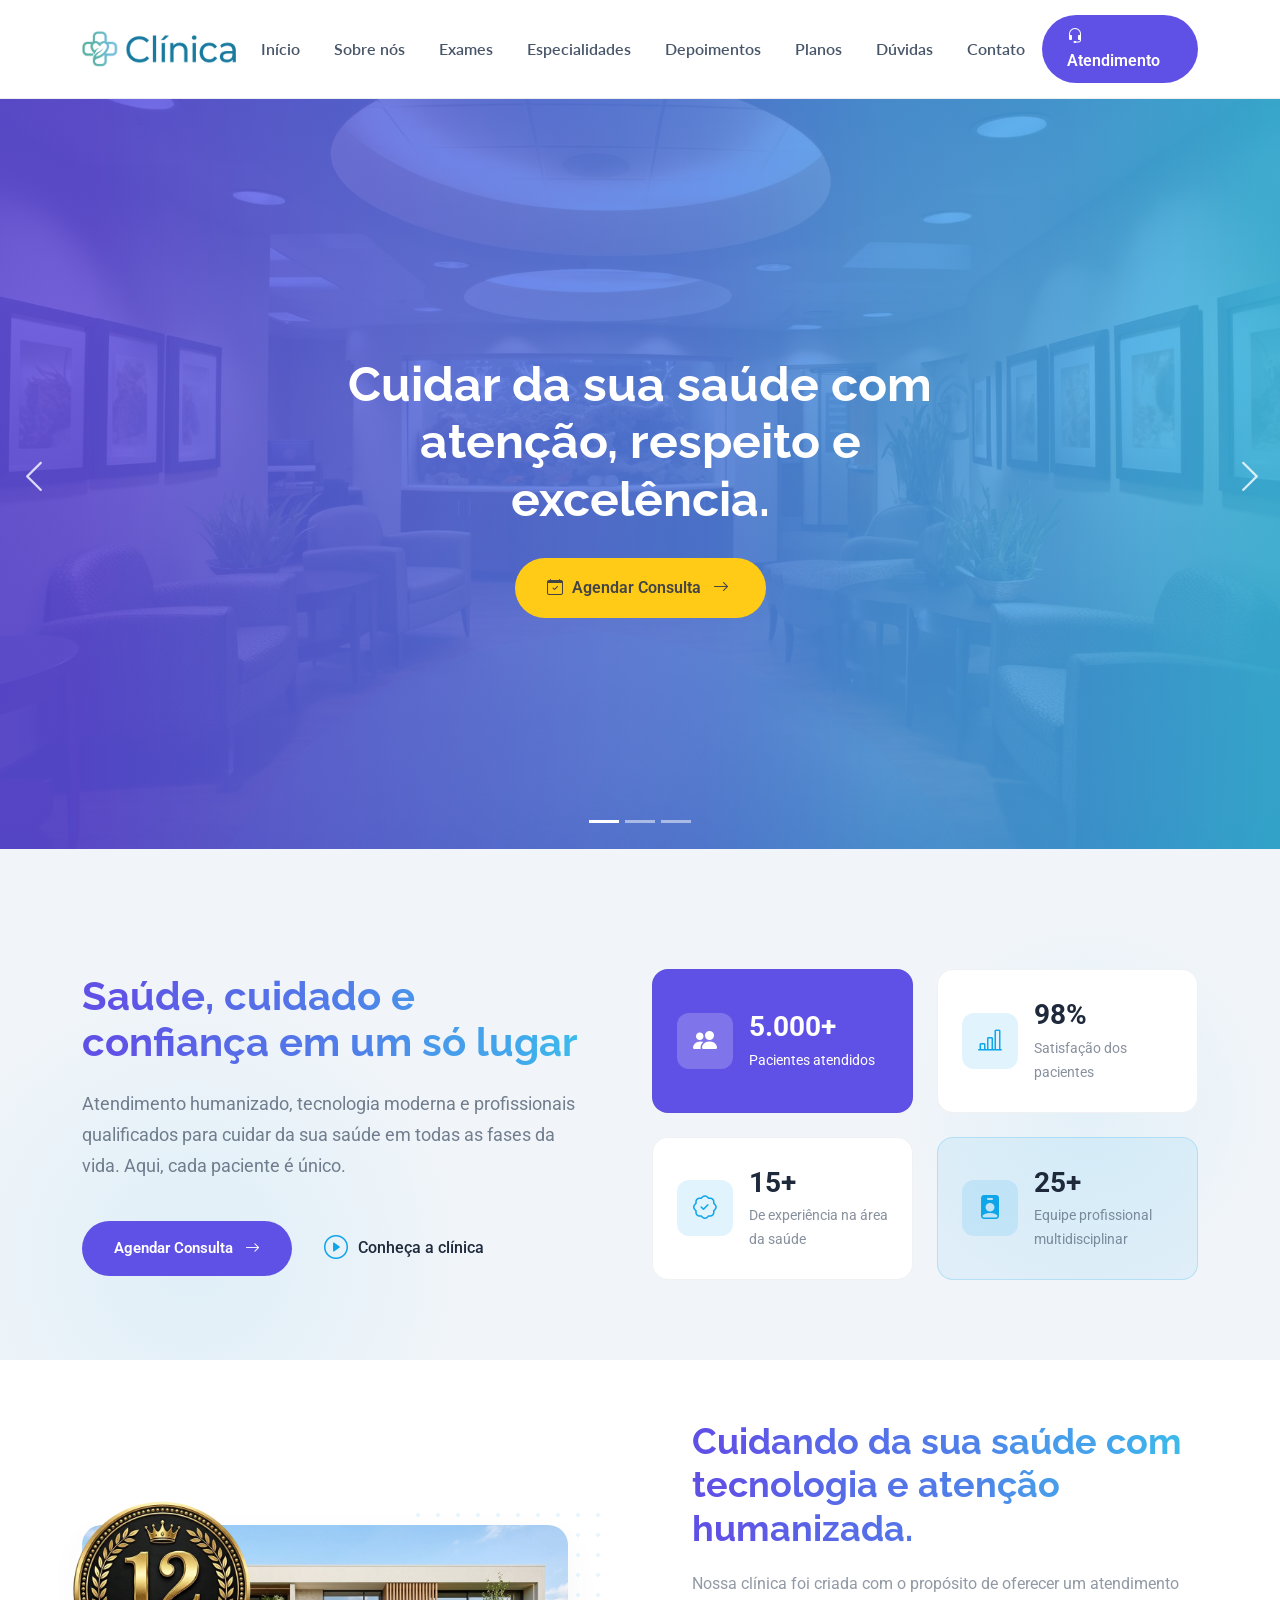
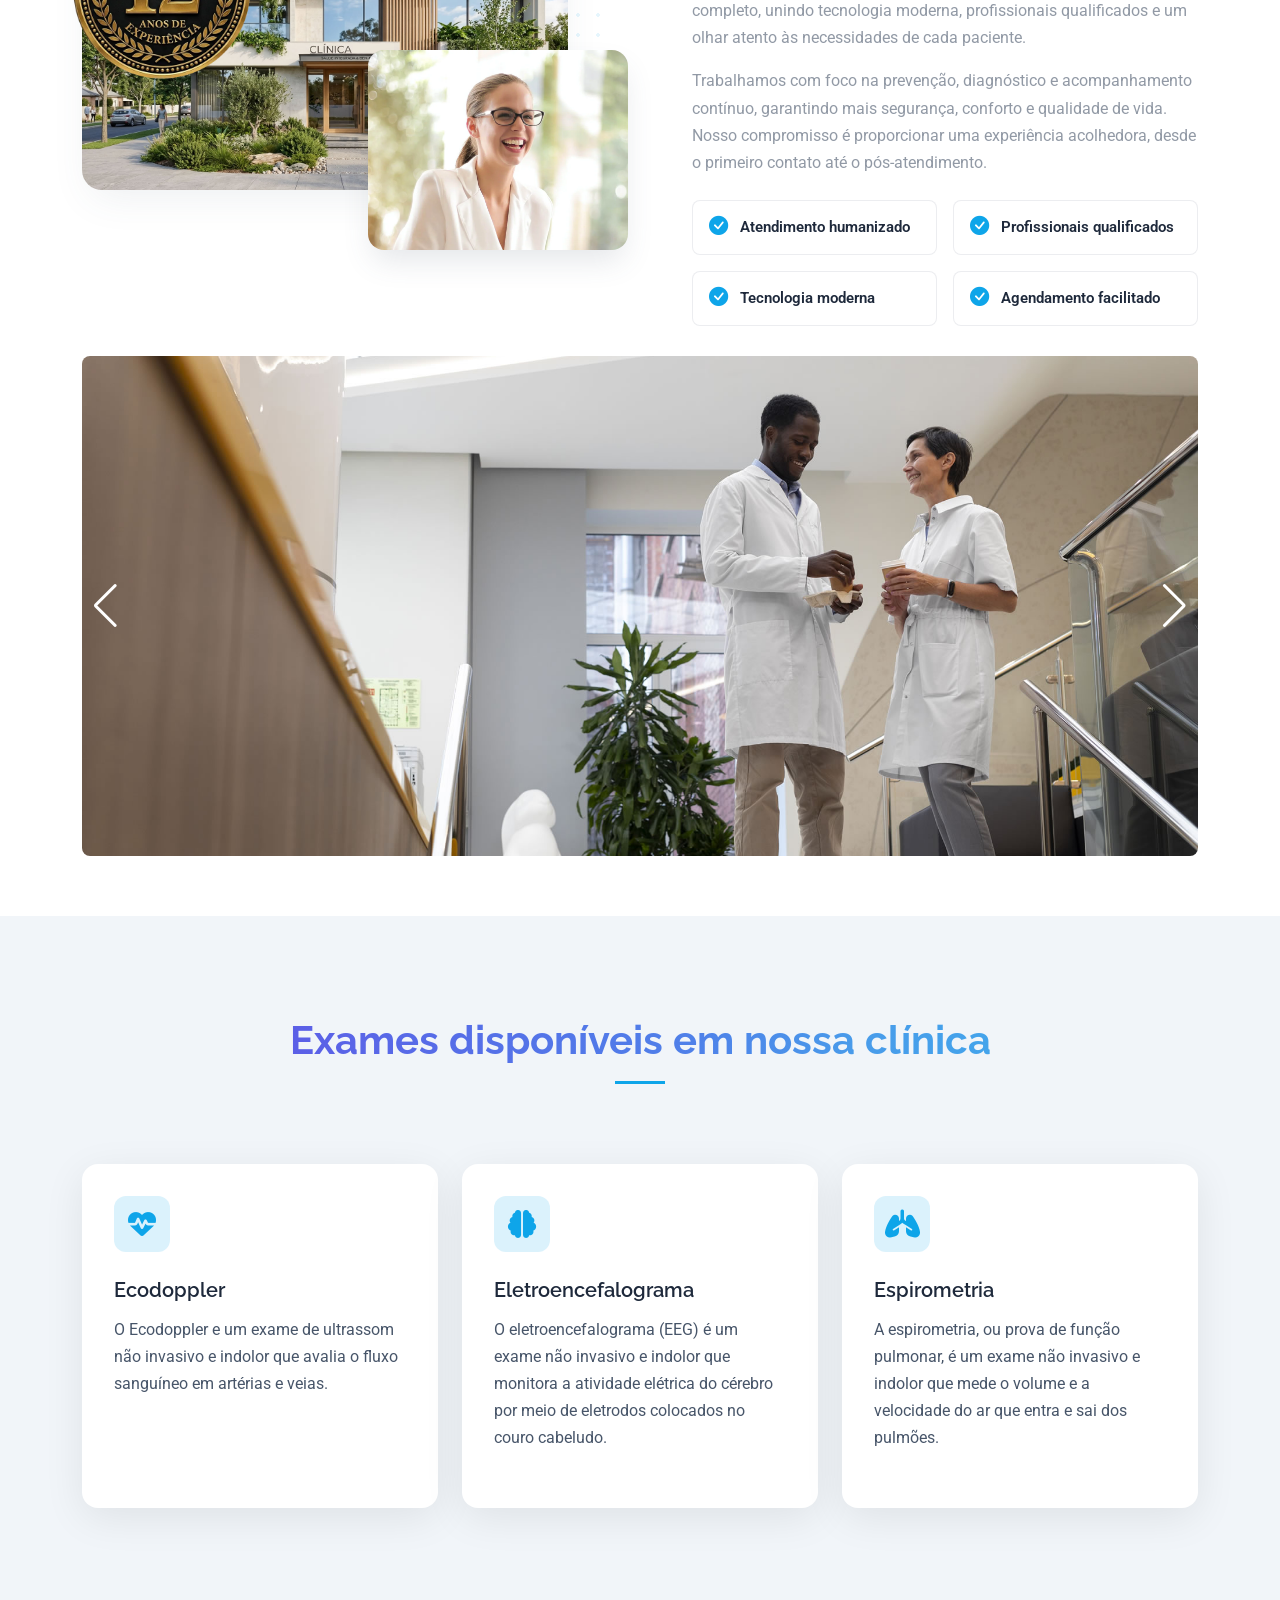
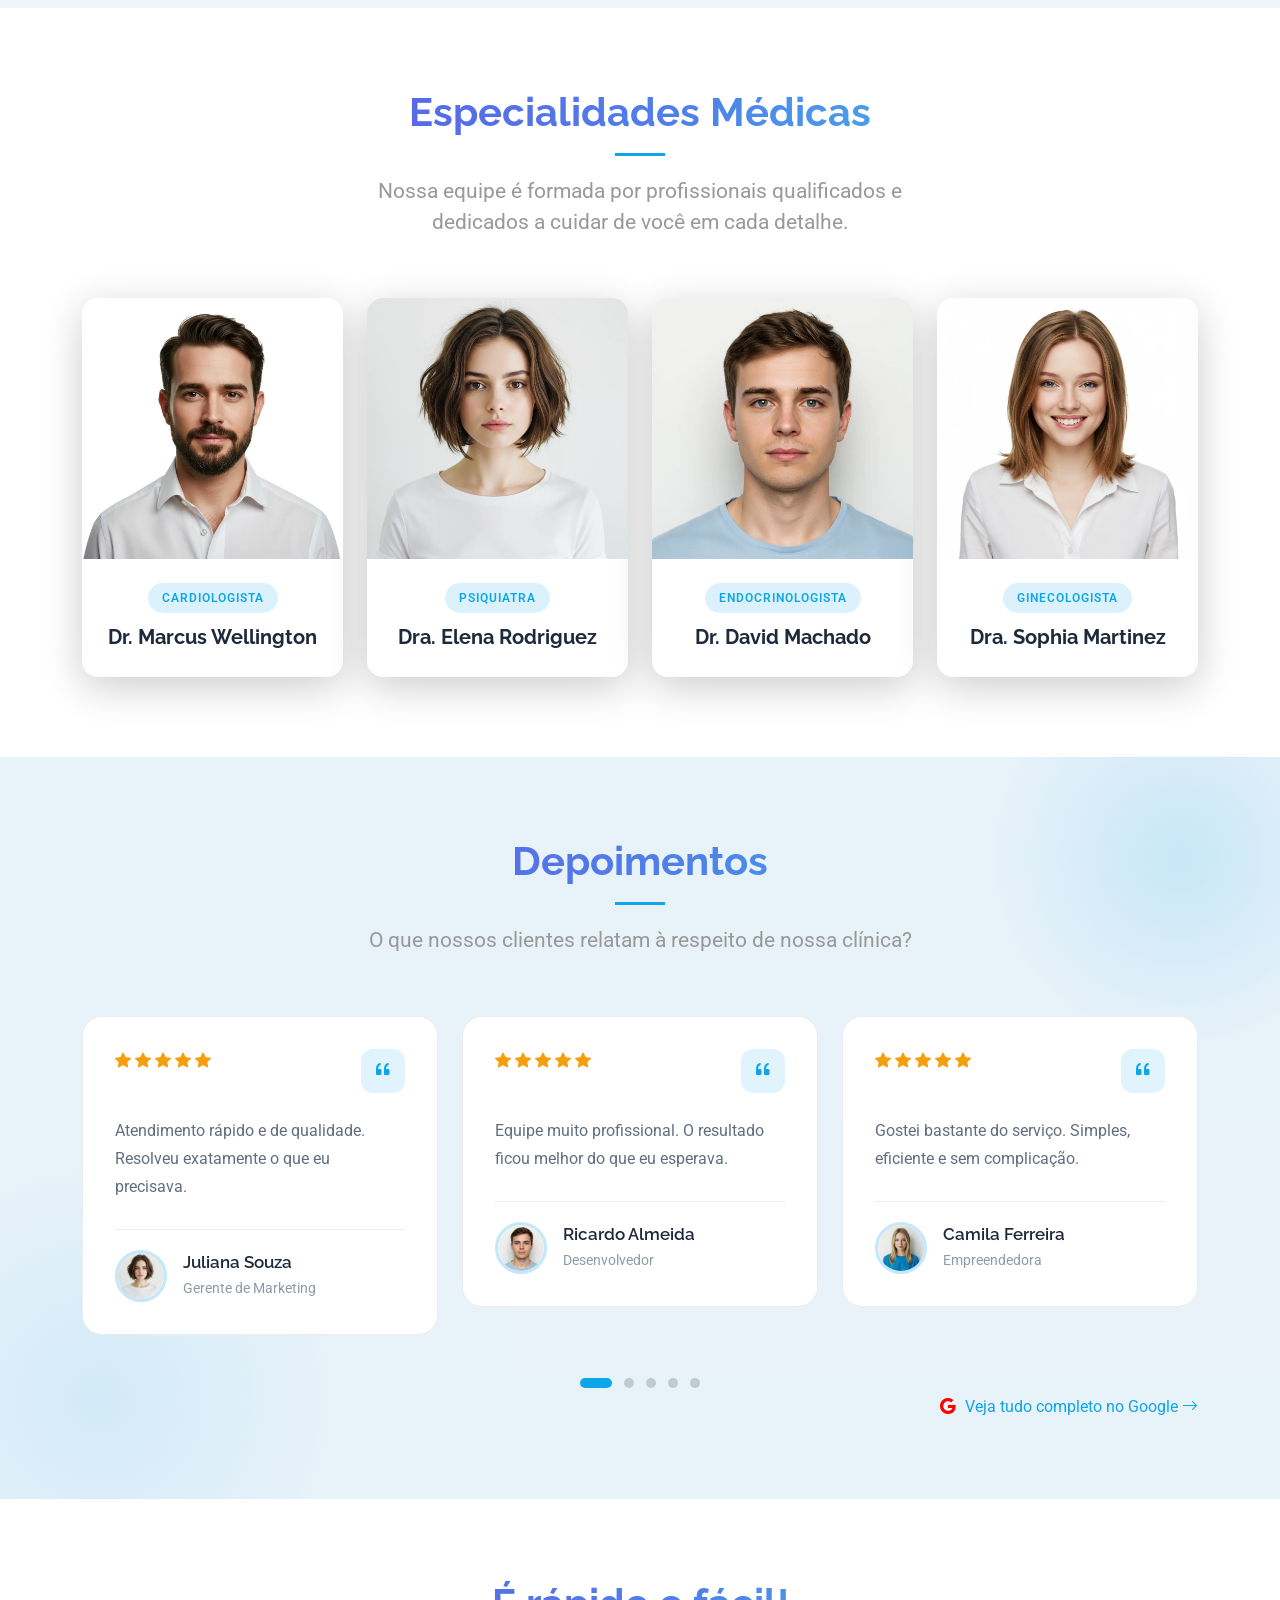
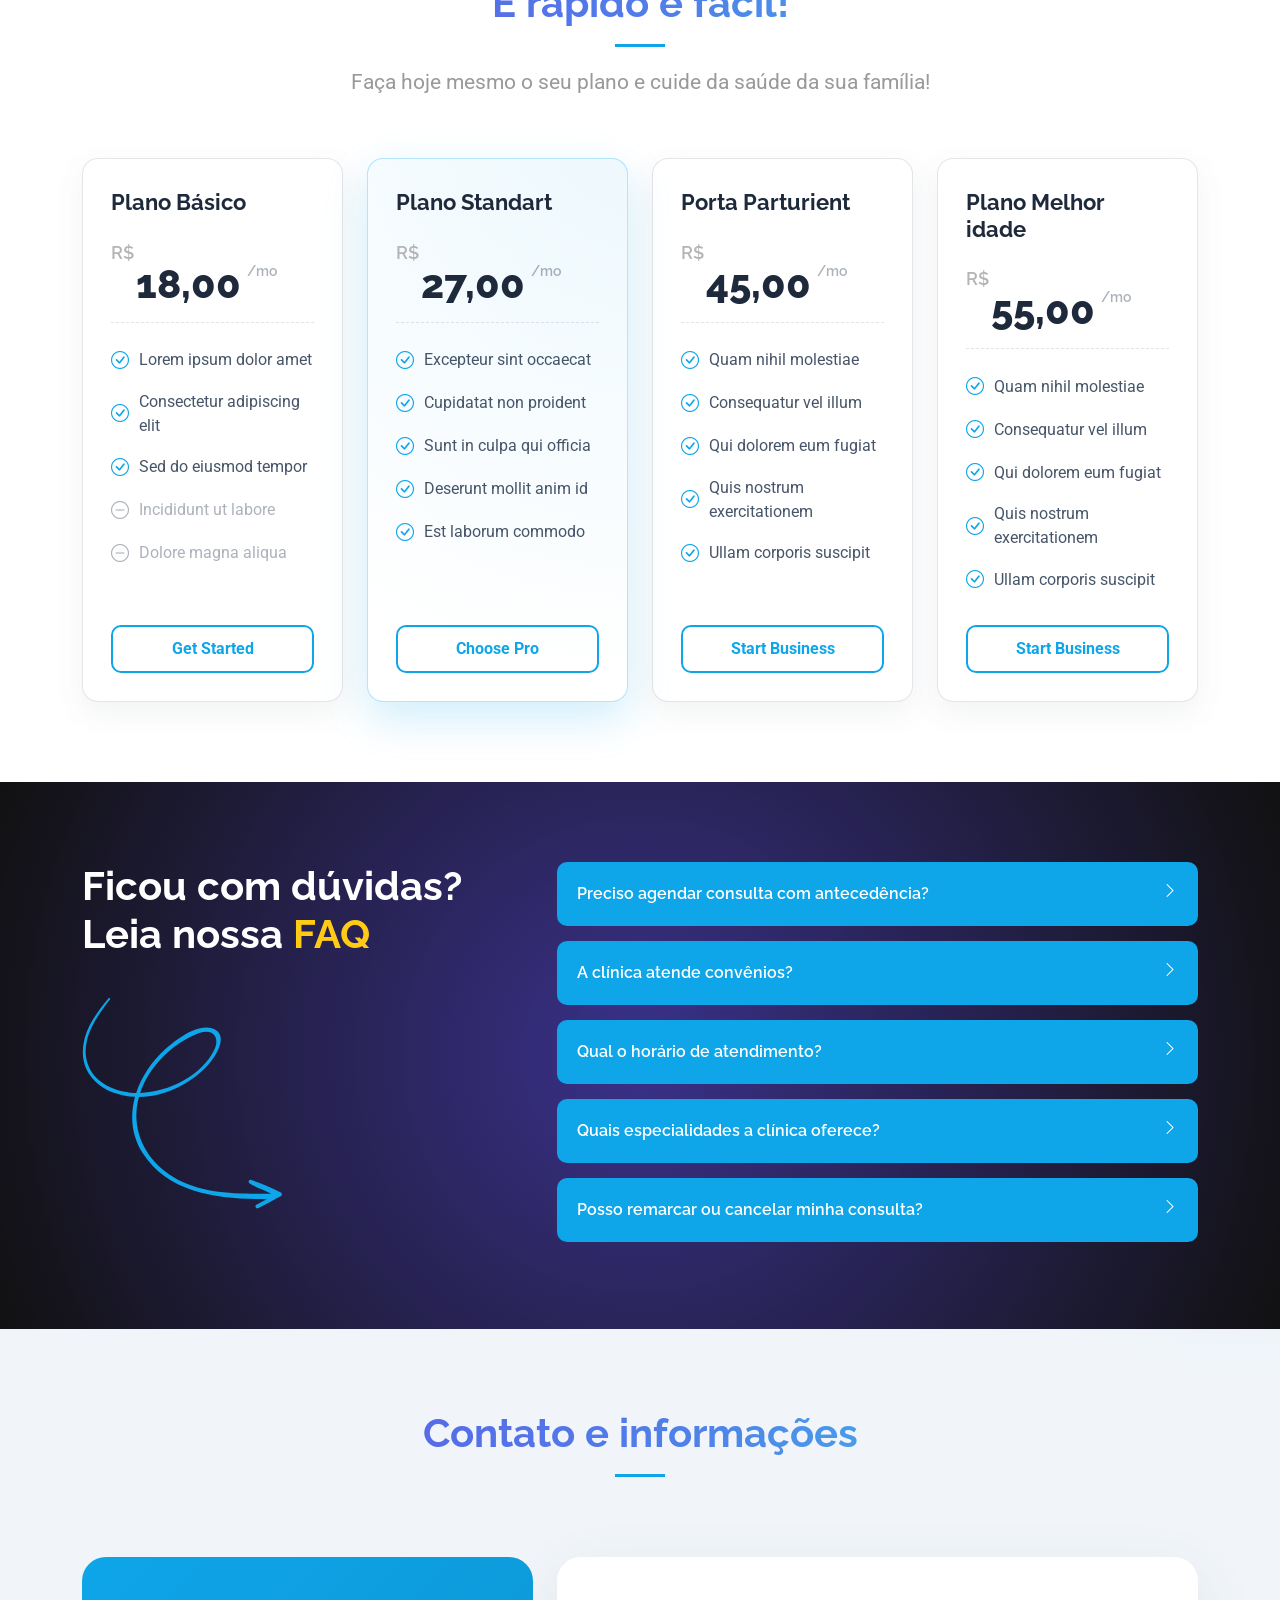
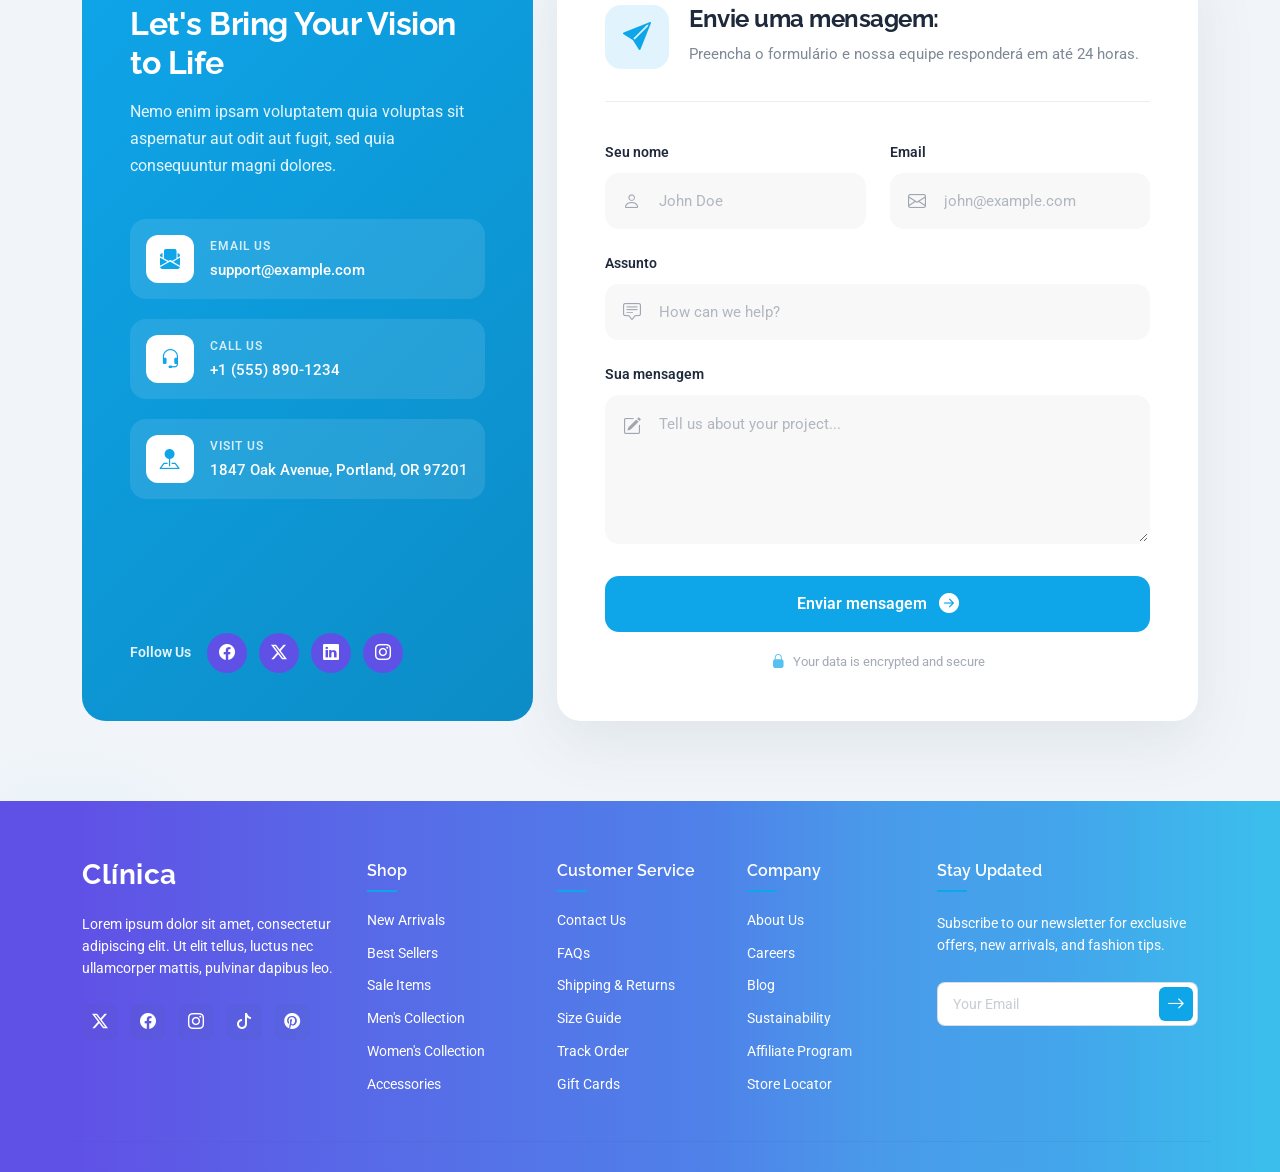
==== commit 8323a424: "srtthytaj" ====
--- a/index.html
+++ b/index.html
@@ -59,6 +59,7 @@
           <li><a href="#services">Exames</a></li>
           <li><a href="#team">Especialidades</a></li>
           <li><a href="#testimonials">Depoimentos</a></li>
+          <li><a href="#planos">Planos</a></li>
           <li><a href="#faq">Dúvidas</a></li>
           <li><a href="#contact">Contato</a></li>
         </ul>
@@ -146,7 +147,8 @@
           <div class="col-lg-6 pe-lg-5" data-aos="fade-right" data-aos-delay="200">
             <div class="hero-content">
 
-              <h1 class="hero-headline gradient-font" data-aos="fade-up" data-aos-delay="300">Saúde, cuidado e confiança em um só lugar</h1>
+              <h1 class="hero-headline gradient-font" data-aos="fade-up" data-aos-delay="300">Saúde, cuidado e confiança
+                em um só lugar</h1>
 
               <p class="hero-text" data-aos="fade-up" data-aos-delay="350">Atendimento humanizado, tecnologia moderna e
                 profissionais qualificados para cuidar da sua saúde em todas as fases da vida. Aqui, cada paciente é
@@ -157,7 +159,8 @@
                   <span>Agendar Consulta</span>
                   <i class="bi bi-arrow-right"></i>
                 </a>
-                <a href="https://www.youtube.com/watch?v=Y7f98aduVJ8" class="glightbox cta-link" data-gallery="hero-video">
+                <a href="https://www.youtube.com/watch?v=Y7f98aduVJ8" class="glightbox cta-link"
+                  data-gallery="hero-video">
                   <i class="bi bi-play-circle"></i>
                   <span>Conheça a clínica</span>
                 </a>
@@ -426,9 +429,9 @@
                 </div>
               </div>
               <div class="member-info">
-                <span class="member-badge">Founder</span>
-                <h4>Marcus Wellington</h4>
-                <p>Chief Executive Officer</p>
+                <span class="member-badge">Cardiologista</span>
+                <h4>Dr. Marcus Wellington</h4>
+                <p>Cardiologista</p>
               </div>
             </div>
           </div><!-- End Team Member -->
@@ -447,8 +450,8 @@
                 </div>
               </div>
               <div class="member-info">
-                <span class="member-badge">Strategy</span>
-                <h4>Elena Rodriguez</h4>
+                <span class="member-badge">Psiquiatra</span>
+                <h4>Dra. Elena Rodriguez</h4>
                 <p>Creative Director</p>
               </div>
             </div>
@@ -468,9 +471,9 @@
                 </div>
               </div>
               <div class="member-info">
-                <span class="member-badge">Tech Lead</span>
-                <h4>David Chen</h4>
-                <p>Head of Engineering</p>
+                <span class="member-badge">Endocrinologista</span>
+                <h4>Dr. David Machado</h4>
+                <p>Endocrinologista</p>
               </div>
             </div>
           </div><!-- End Team Member -->
@@ -489,33 +492,14 @@
                 </div>
               </div>
               <div class="member-info">
-                <span class="member-badge">Growth</span>
-                <h4>Sophia Martinez</h4>
-                <p>Marketing Director</p>
+                <span class="member-badge">Ginecologista</span>
+                <h4>Dra. Sophia Martinez</h4>
+                <p>Ginecologista</p>
               </div>
             </div>
           </div><!-- End Team Member -->
 
-          <!-- Team Member 4 -->
-          <div class="col-lg-3 col-md-6" data-aos="fade-up" data-aos-delay="400">
-            <div class="team-card">
-              <div class="member-img">
-                <img src="assets/img/person/person-f-7.webp" class="img-fluid" alt="Team Member">
-                <div class="social-overlay">
-                  <div class="social-links">
-                    <a href="#"><i class="bi bi-twitter-x"></i></a>
-                    <a href="#"><i class="bi bi-linkedin"></i></a>
-                    <a href="#"><i class="bi bi-behance"></i></a>
-                  </div>
-                </div>
-              </div>
-              <div class="member-info">
-                <span class="member-badge">Growth</span>
-                <h4>Sophia Martinez</h4>
-                <p>Marketing Director</p>
-              </div>
-            </div>
-          </div><!-- End Team Member -->
+
 
         </div>
 
@@ -887,6 +871,146 @@
     </section><!-- /Testimonials Section -->
 
 
+    <!-- Pricing Section -->
+    <section id="planos" class="pricing section">
+
+      <!-- Section Title -->
+      <div class="container section-title" data-aos="fade-up">
+        <h2 class="gradient-font">É rápido e fácil!</h2>
+        <p>Faça hoje mesmo o seu plano e cuide da saúde da sua família!</p>
+      </div><!-- End Section Title -->
+
+      <div class="container" data-aos="fade-up" data-aos-delay="100">
+
+        <div class="pricing-toggle-container mb-5 hide" data-aos="zoom-in" data-aos-delay="150">
+          <div class="pricing-toggle d-inline-flex align-items-center gap-3 px-3 py-2 rounded-pill">
+            <span class="monthly active">Monthly</span>
+            <label class="switch m-0">
+              <input type="checkbox" aria-label="Toggle pricing">
+              <span class="slider"></span>
+            </label>
+            <span class="yearly">Yearly</span>
+          </div>
+          <p class="hint mt-3 mb-0 small">Lorem ipsum dolor sit amet, consectetur adipiscing elit sed do eiusmod tempor.
+          </p>
+        </div>
+
+        <div class="row gy-4">
+
+          <div class="col-lg-3 col-md-6" data-aos="fade-up" data-aos-delay="200">
+            <article class="price-card h-100">
+              <div class="card-head">
+                <span class="badge-title">Starter</span>
+                <h3 class="title">Plano Básico</h3>
+                <p class="subtitle">Ut enim ad minim veniam quis nostrud exercitation ullamco laboris.</p>
+                <div class="price-wrap">
+                  <span class="price price-monthly"><sup>R$</sup>18,00<span class="period">/mo</span></span>
+                  <span class="price price-yearly"><sup>R$</sup>120<span class="period">/yr</span></span>
+                </div>
+              </div>
+
+              <ul class="feature-list list-unstyled mb-4">
+                <li><i class="bi bi-check-circle"></i> Lorem ipsum dolor amet</li>
+                <li><i class="bi bi-check-circle"></i> Consectetur adipiscing elit</li>
+                <li><i class="bi bi-check-circle"></i> Sed do eiusmod tempor</li>
+                <li class="muted"><i class="bi bi-dash-circle"></i> Incididunt ut labore</li>
+                <li class="muted"><i class="bi bi-dash-circle"></i> Dolore magna aliqua</li>
+              </ul>
+
+              <div class="cta">
+                <a href="#" class="btn btn-choose w-100">Get Started</a>
+              </div>
+            </article><!-- End Pricing Item -->
+          </div>
+
+          <div class="col-lg-3 col-md-6" data-aos="fade-up" data-aos-delay="250">
+            <article class="price-card featured h-100 position-relative">
+              <!-- <div class="ribbon"><i class="bi bi-star-fill"></i> Popular</div> -->
+
+              <div class="card-head">
+                <span class="badge-title">Pro</span>
+                <h3 class="title">Plano Standart</h3>
+                <p class="subtitle">Duis aute irure dolor in reprehenderit in voluptate velit esse cillum.</p>
+                <div class="price-wrap">
+                  <span class="price price-monthly"><sup>R$</sup>27,00<span class="period">/mo</span></span>
+                  <span class="price price-yearly"><sup>R$</sup>290<span class="period">/yr</span></span>
+                </div>
+              </div>
+
+              <ul class="feature-list list-unstyled mb-4">
+                <li><i class="bi bi-check-circle"></i> Excepteur sint occaecat</li>
+                <li><i class="bi bi-check-circle"></i> Cupidatat non proident</li>
+                <li><i class="bi bi-check-circle"></i> Sunt in culpa qui officia</li>
+                <li><i class="bi bi-check-circle"></i> Deserunt mollit anim id</li>
+                <li><i class="bi bi-check-circle"></i> Est laborum commodo</li>
+              </ul>
+
+              <div class="cta">
+                <a href="#" class="btn btn-choose w-100">Choose Pro</a>
+              </div>
+            </article><!-- End Pricing Item -->
+          </div>
+
+          <div class="col-lg-3 col-md-6" data-aos="fade-up" data-aos-delay="300">
+            <article class="price-card h-100">
+              <div class="card-head">
+                <span class="badge-title">Plano Ouro</span>
+                <h3 class="title">Porta Parturient</h3>
+                <p class="subtitle">Quis autem vel eum iure reprehenderit qui in ea voluptate velit esse.</p>
+                <div class="price-wrap">
+                  <span class="price price-monthly"><sup>R$</sup>45,00<span class="period">/mo</span></span>
+                  <span class="price price-yearly"><sup>R$</sup>590<span class="period">/yr</span></span>
+                </div>
+              </div>
+
+              <ul class="feature-list list-unstyled mb-4">
+                <li><i class="bi bi-check-circle"></i> Quam nihil molestiae</li>
+                <li><i class="bi bi-check-circle"></i> Consequatur vel illum</li>
+                <li><i class="bi bi-check-circle"></i> Qui dolorem eum fugiat</li>
+                <li><i class="bi bi-check-circle"></i> Quis nostrum exercitationem</li>
+                <li><i class="bi bi-check-circle"></i> Ullam corporis suscipit</li>
+              </ul>
+
+              <div class="cta">
+                <a href="#" class="btn btn-choose w-100">Start Business</a>
+              </div>
+            </article><!-- End Pricing Item -->
+          </div>
+
+          <div class="col-lg-3 col-md-6" data-aos="fade-up" data-aos-delay="350">
+            <article class="price-card h-100">
+              <div class="card-head">
+                <span class="badge-title">Business</span>
+                <h3 class="title">Plano Melhor idade</h3>
+                <p class="subtitle">Quis autem vel eum iure reprehenderit qui in ea voluptate velit esse.</p>
+                <div class="price-wrap">
+                  <span class="price price-monthly"><sup>R$</sup>55,00<span class="period">/mo</span></span>
+                  <span class="price price-yearly"><sup>R$</sup>590<span class="period">/yr</span></span>
+                </div>
+              </div>
+
+              <ul class="feature-list list-unstyled mb-4">
+                <li><i class="bi bi-check-circle"></i> Quam nihil molestiae</li>
+                <li><i class="bi bi-check-circle"></i> Consequatur vel illum</li>
+                <li><i class="bi bi-check-circle"></i> Qui dolorem eum fugiat</li>
+                <li><i class="bi bi-check-circle"></i> Quis nostrum exercitationem</li>
+                <li><i class="bi bi-check-circle"></i> Ullam corporis suscipit</li>
+              </ul>
+
+              <div class="cta">
+                <a href="#" class="btn btn-choose w-100">Start Business</a>
+              </div>
+            </article><!-- End Pricing Item -->
+          </div>
+
+        </div>
+
+      </div>
+
+    </section><!-- /Pricing Section -->
+
+
+
 
     <!-- Faq Section -->
     <section class="faq-9 faq section" id="faq">
--- a/assets/css/main.css
+++ b/assets/css/main.css
@@ -3013,6 +3013,7 @@
   --line: color-mix(in srgb, var(--default-color), transparent 85%);
   --accent-soft: color-mix(in srgb, var(--accent-color), transparent 85%);
   --accent-strong: color-mix(in srgb, var(--accent-color), transparent 70%);
+  background-color: #fff;
 }
 
 .pricing .pricing-toggle-container {
@@ -3156,16 +3157,20 @@
   padding: 6px 10px;
   border-radius: 999px;
   margin-bottom: 10px;
+  display: none !important;
 }
 
 .pricing .price-card .card-head .title {
   font-size: 22px;
   margin: 2px 0 8px;
+  font-weight: bold;
+  padding-bottom: 40px;
 }
 
 .pricing .price-card .card-head .subtitle {
   color: var(--muted);
   margin: 0 0 14px;
+  display: none;
 }
 
 .pricing .price-card .card-head .price-wrap {
@@ -3177,16 +3182,18 @@
 .pricing .price-card .card-head .price-wrap .price {
   font-family: var(--heading-font);
   color: var(--heading-color);
-  font-weight: 800;
+  font-weight: normal;
   line-height: 1;
   display: none;
 }
 
 .pricing .price-card .card-head .price-wrap .price sup {
   font-size: 18px;
-  top: -0.6em;
+  color:#b5b5b5;
+  font-weight: 600;
   position: relative;
   margin-right: 2px;
+
 }
 
 .pricing .price-card .card-head .price-wrap .price.price-monthly,
@@ -3928,6 +3935,7 @@
   font-size: 14px;
   color: color-mix(in srgb, var(--default-color) 70%, transparent);
   margin: 0;
+  display: none;
 }
 
 .team .team-stats {
@@ -4030,6 +4038,306 @@
     font-size: 12px;
   }
 }
+
+
+/*--------------------------------------------------------------
+# Pricing Section Preço Planos
+--------------------------------------------------------------*/
+.pricing {
+  --card-radius: 16px;
+  --card-shadow: 0 10px 30px color-mix(in srgb, var(--default-color), transparent 92%);
+  --muted: color-mix(in srgb, var(--default-color), transparent 55%);
+  --line: color-mix(in srgb, var(--default-color), transparent 85%);
+  --accent-soft: color-mix(in srgb, var(--accent-color), transparent 85%);
+  --accent-strong: color-mix(in srgb, var(--accent-color), transparent 70%);
+}
+
+.pricing .pricing-toggle-container {
+  text-align: center;
+}
+
+.pricing .pricing-toggle-container .pricing-toggle {
+  background: color-mix(in srgb, var(--accent-color), transparent 92%);
+  border: 1px solid var(--accent-soft);
+}
+
+.pricing .pricing-toggle-container .pricing-toggle .monthly,
+.pricing .pricing-toggle-container .pricing-toggle .yearly {
+  font-weight: 600;
+  color: var(--default-color);
+  opacity: 0.7;
+  transition: 0.3s;
+  cursor: pointer;
+}
+
+.pricing .pricing-toggle-container .pricing-toggle .monthly.active,
+.pricing .pricing-toggle-container .pricing-toggle .yearly.active {
+  color: var(--heading-color);
+  opacity: 1;
+}
+
+.pricing .pricing-toggle-container .pricing-toggle .switch {
+  position: relative;
+  display: inline-block;
+  width: 54px;
+  height: 28px;
+}
+
+.pricing .pricing-toggle-container .pricing-toggle .switch input {
+  opacity: 0;
+  width: 0;
+  height: 0;
+}
+
+.pricing .pricing-toggle-container .pricing-toggle .switch .slider {
+  position: absolute;
+  cursor: pointer;
+  inset: 0;
+  background: var(--accent-soft);
+  transition: 0.3s;
+  border-radius: 999px;
+}
+
+.pricing .pricing-toggle-container .pricing-toggle .switch .slider::before {
+  position: absolute;
+  content: "";
+  height: 22px;
+  width: 22px;
+  left: 3px;
+  top: 3px;
+  background-color: var(--surface-color);
+  transition: 0.3s;
+  border-radius: 50%;
+  box-shadow: 0 2px 8px color-mix(in srgb, var(--default-color), transparent 85%);
+}
+
+.pricing .pricing-toggle-container .pricing-toggle .switch input:checked+.slider {
+  background: var(--accent-color);
+}
+
+.pricing .pricing-toggle-container .pricing-toggle .switch input:checked+.slider::before {
+  transform: translateX(26px);
+}
+
+.pricing .pricing-toggle-container .hint {
+  color: var(--muted);
+}
+
+.pricing .price-card {
+  background: var(--surface-color);
+  border: 1px solid var(--line);
+  border-radius: var(--card-radius);
+  padding: 28px;
+  box-shadow: var(--card-shadow);
+  display: flex;
+  flex-direction: column;
+  transition: transform 0.3s ease, box-shadow 0.3s ease, border-color 0.3s;
+}
+
+.pricing .price-card:hover {
+  transform: translateY(-4px);
+  box-shadow: 0 14px 40px color-mix(in srgb, var(--default-color), transparent 88%);
+  border-color: color-mix(in srgb, var(--accent-color), transparent 70%);
+}
+
+.pricing .price-card.featured {
+  border-color: var(--accent-strong);
+  box-shadow: 0 16px 44px color-mix(in srgb, var(--accent-color), transparent 80%);
+  position: relative;
+  background: radial-gradient(1200px 1200px at 110% -10%, color-mix(in srgb, var(--accent-color), transparent 92%) 0%, transparent 50%) no-repeat, var(--surface-color);
+}
+
+.pricing .price-card.featured .btn-choose {
+  background-color: var(--accent-color);
+  color: var(--contrast-color);
+}
+
+.pricing .price-card.featured .btn-choose:hover {
+  background-color: color-mix(in srgb, var(--accent-color), black 8%);
+  color: var(--contrast-color);
+}
+
+.pricing .price-card .ribbon {
+  position: absolute;
+  top: 14px;
+  right: 14px;
+  background: var(--accent-color);
+  color: var(--contrast-color);
+  font-size: 12px;
+  font-weight: 700;
+  padding: 6px 10px;
+  border-radius: 999px;
+  display: inline-flex;
+  align-items: center;
+  gap: 6px;
+  box-shadow: 0 6px 18px color-mix(in srgb, var(--accent-color), transparent 70%);
+}
+
+.pricing .price-card .ribbon i {
+  font-size: 12px;
+}
+
+.pricing .price-card .card-head {
+  margin-bottom: 18px;
+}
+
+.pricing .price-card .card-head .badge-title {
+  display: inline-block;
+  font-size: 12px;
+  font-weight: 700;
+  letter-spacing: 0.04em;
+  text-transform: uppercase;
+  color: var(--accent-color);
+  background: color-mix(in srgb, var(--accent-color), transparent 90%);
+  border: 1px solid var(--accent-soft);
+  padding: 6px 10px;
+  border-radius: 999px;
+  margin-bottom: 10px;
+}
+
+.pricing .price-card .card-head .title {
+  font-size: 22px;
+  margin: 2px 0 8px;
+}
+
+.pricing .price-card .card-head .subtitle {
+  color: var(--muted);
+  margin: 0 0 14px;
+}
+
+.pricing .price-card .card-head .price-wrap {
+  display: flex;
+  align-items: baseline;
+  gap: 10px;
+}
+
+.pricing .price-card .card-head .price-wrap .price {
+  font-family: var(--heading-font);
+  color: var(--heading-color);
+  font-weight: 800;
+  line-height: 1;
+  display: none;
+}
+
+.pricing .price-card .card-head .price-wrap .price sup {
+  font-size: 18px;
+  top: -0.6em;
+  position: relative;
+  margin-right: 2px;
+}
+
+.pricing .price-card .card-head .price-wrap .price.price-monthly,
+.pricing .price-card .card-head .price-wrap .price.price-yearly {
+  font-size: 40px;
+}
+
+.pricing .price-card .card-head .price-wrap .price .period {
+  font-size: 14px;
+  color: var(--muted);
+  margin-left: 6px;
+  font-weight: 600;
+}
+
+.pricing .price-card .feature-list {
+  border-top: 1px dashed var(--line);
+  padding-top: 16px;
+}
+
+.pricing .price-card .feature-list li {
+  display: flex;
+  align-items: center;
+  gap: 10px;
+  padding: 8px 0;
+  color: var(--default-color);
+}
+
+.pricing .price-card .feature-list li i {
+  color: var(--accent-color);
+  font-size: 18px;
+}
+
+.pricing .price-card .feature-list li.muted {
+  color: var(--muted);
+}
+
+.pricing .price-card .feature-list li.muted i {
+  color: var(--muted);
+}
+
+.pricing .price-card .cta {
+  margin-top: auto;
+}
+
+.pricing .price-card .cta .btn-choose {
+  border: 2px solid var(--accent-color);
+  color: var(--accent-color);
+  background: transparent;
+  font-weight: 700;
+  padding: 10px 16px;
+  border-radius: 10px;
+  transition: 0.3s;
+}
+
+.pricing .price-card .cta .btn-choose:hover {
+  background: var(--accent-color);
+  color: var(--contrast-color);
+}
+
+.pricing .pricing-toggle-container~.row .price-card .price-monthly {
+  display: inline-flex;
+}
+
+.pricing .pricing-toggle-container~.row .price-card .price-yearly {
+  display: none;
+}
+
+@supports (selector(:has(*))) {
+  .pricing .pricing-toggle-container:has(.switch input:checked)~.row .price-card .price-monthly {
+    display: none;
+  }
+
+  .pricing .pricing-toggle-container:has(.switch input:checked)~.row .price-card .price-yearly {
+    display: inline-flex;
+  }
+
+  .pricing .pricing-toggle-container:has(.switch input:checked)~.row .pricing-toggle .monthly {
+    opacity: 0.6;
+  }
+
+  .pricing .pricing-toggle-container:has(.switch input:checked)~.row .pricing-toggle .yearly {
+    opacity: 1;
+    color: var(--heading-color);
+  }
+}
+
+@supports not (selector(:has(*))) {
+  .pricing .pricing-toggle-container .yearly::after {
+    content: " ";
+  }
+}
+
+@media (max-width: 992px) {
+
+  .pricing .price-card .card-head .price-wrap .price.price-monthly,
+  .pricing .price-card .card-head .price-wrap .price.price-yearly {
+    font-size: 36px;
+  }
+
+  .pricing .price-card .card-head .price-wrap .price sup {
+    font-size: 16px;
+  }
+}
+
+@media (max-width: 576px) {
+  .pricing .price-card {
+    padding: 22px;
+  }
+
+  .pricing .pricing-toggle-container .pricing-toggle {
+    gap: 10px;
+  }
+}
+
 
 /*--------------------------------------------------------------
 # Contact Section
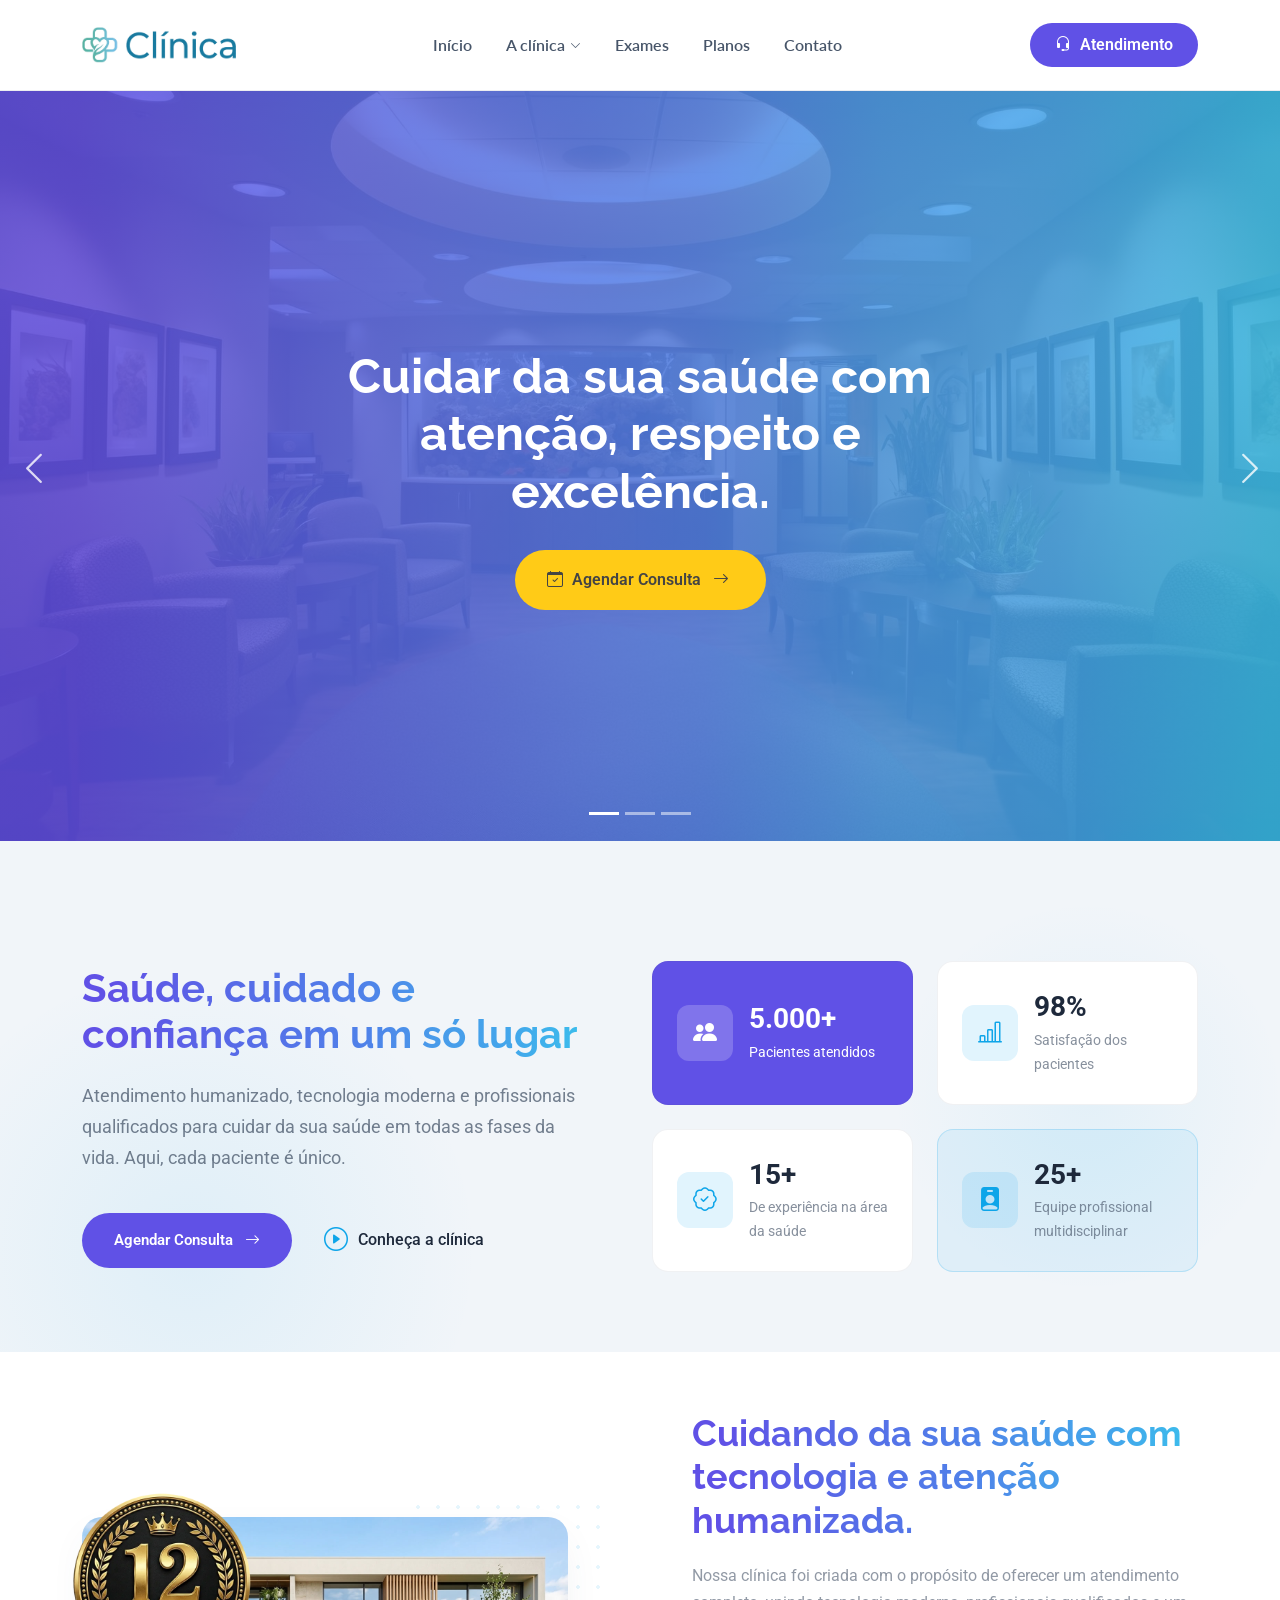
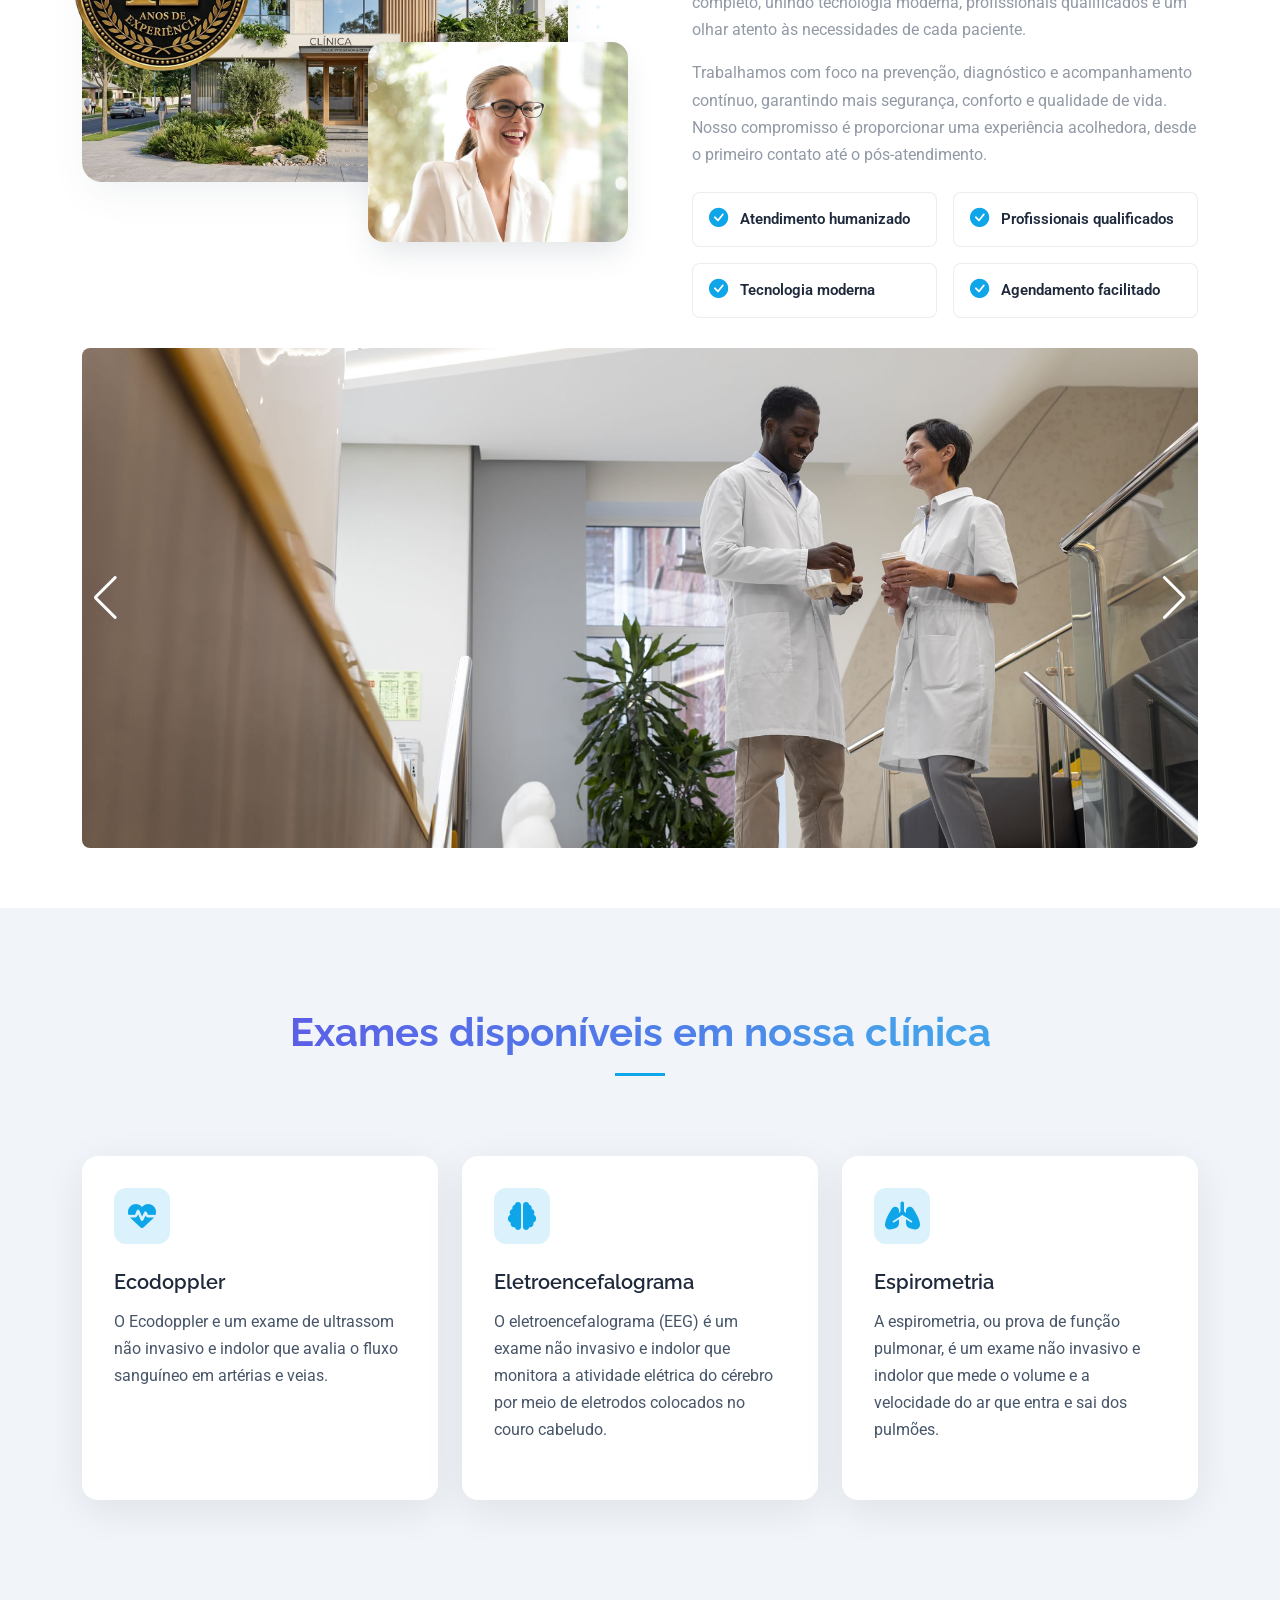
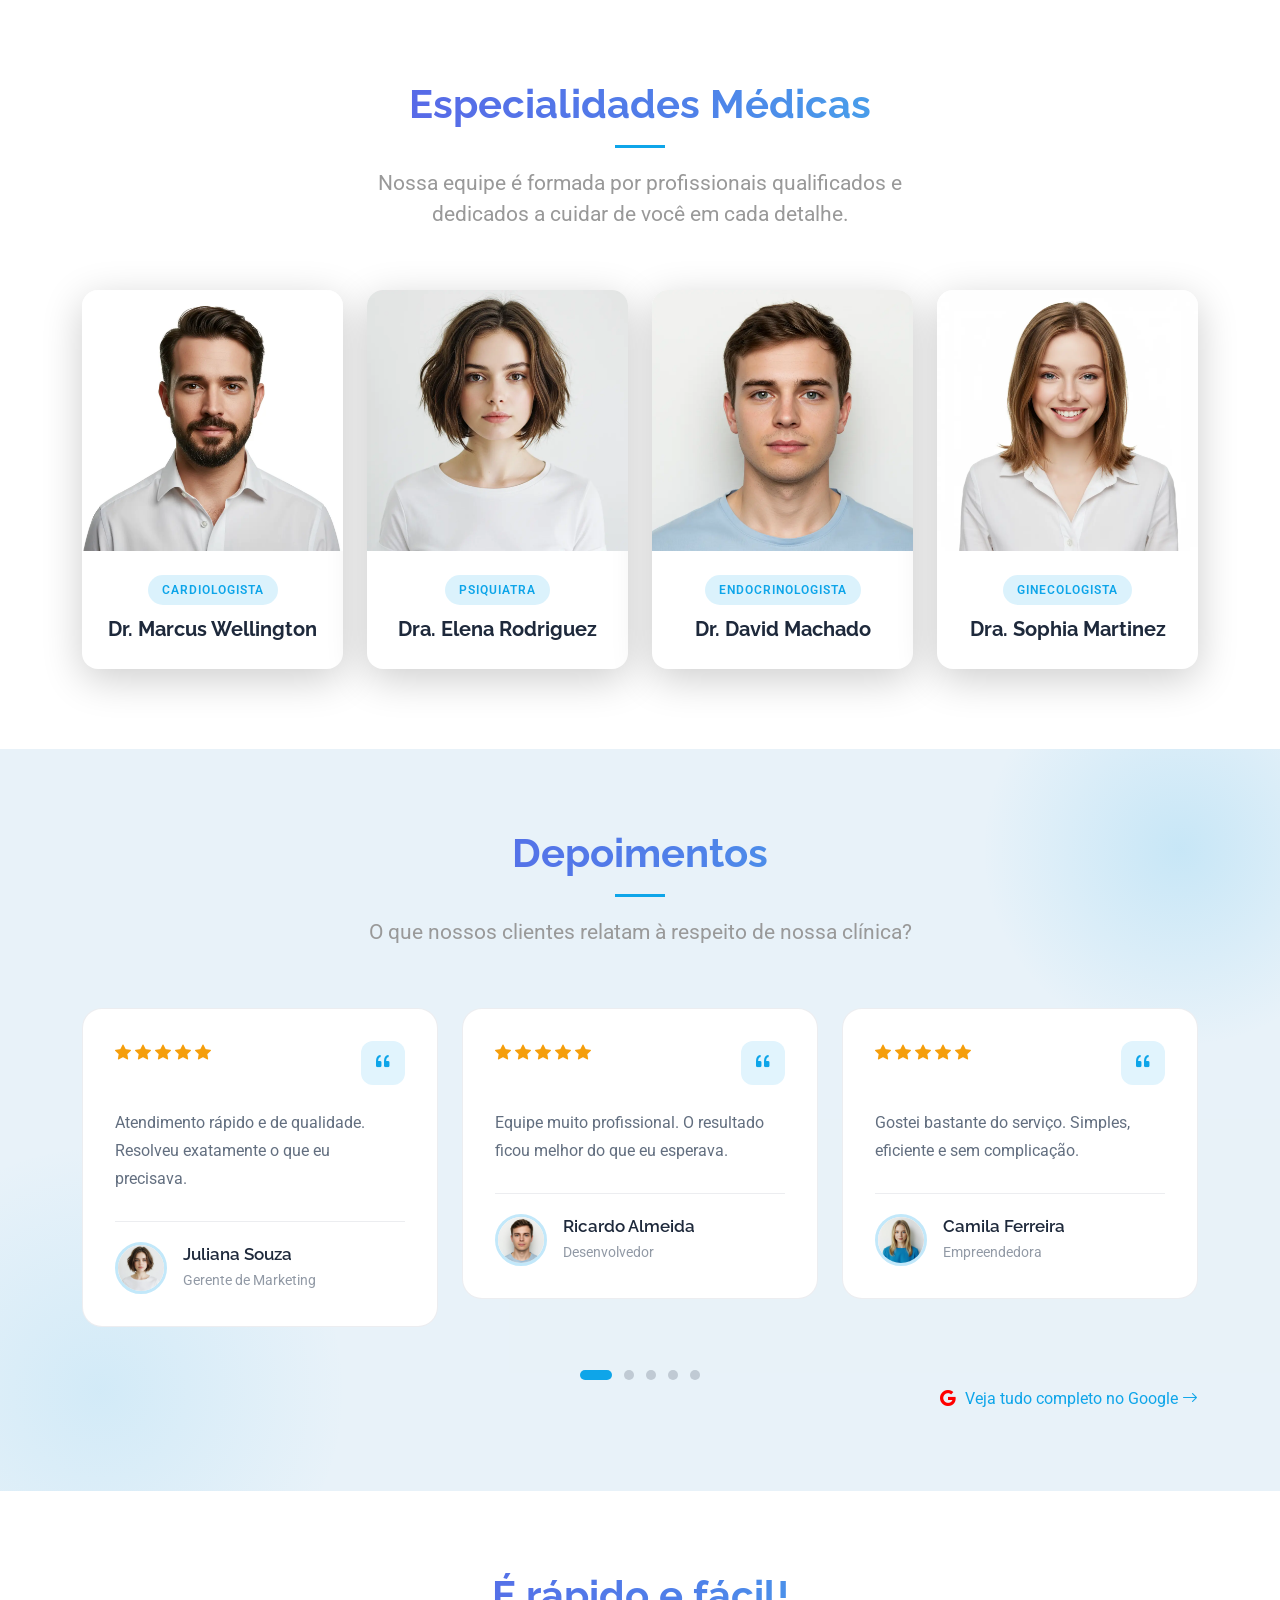
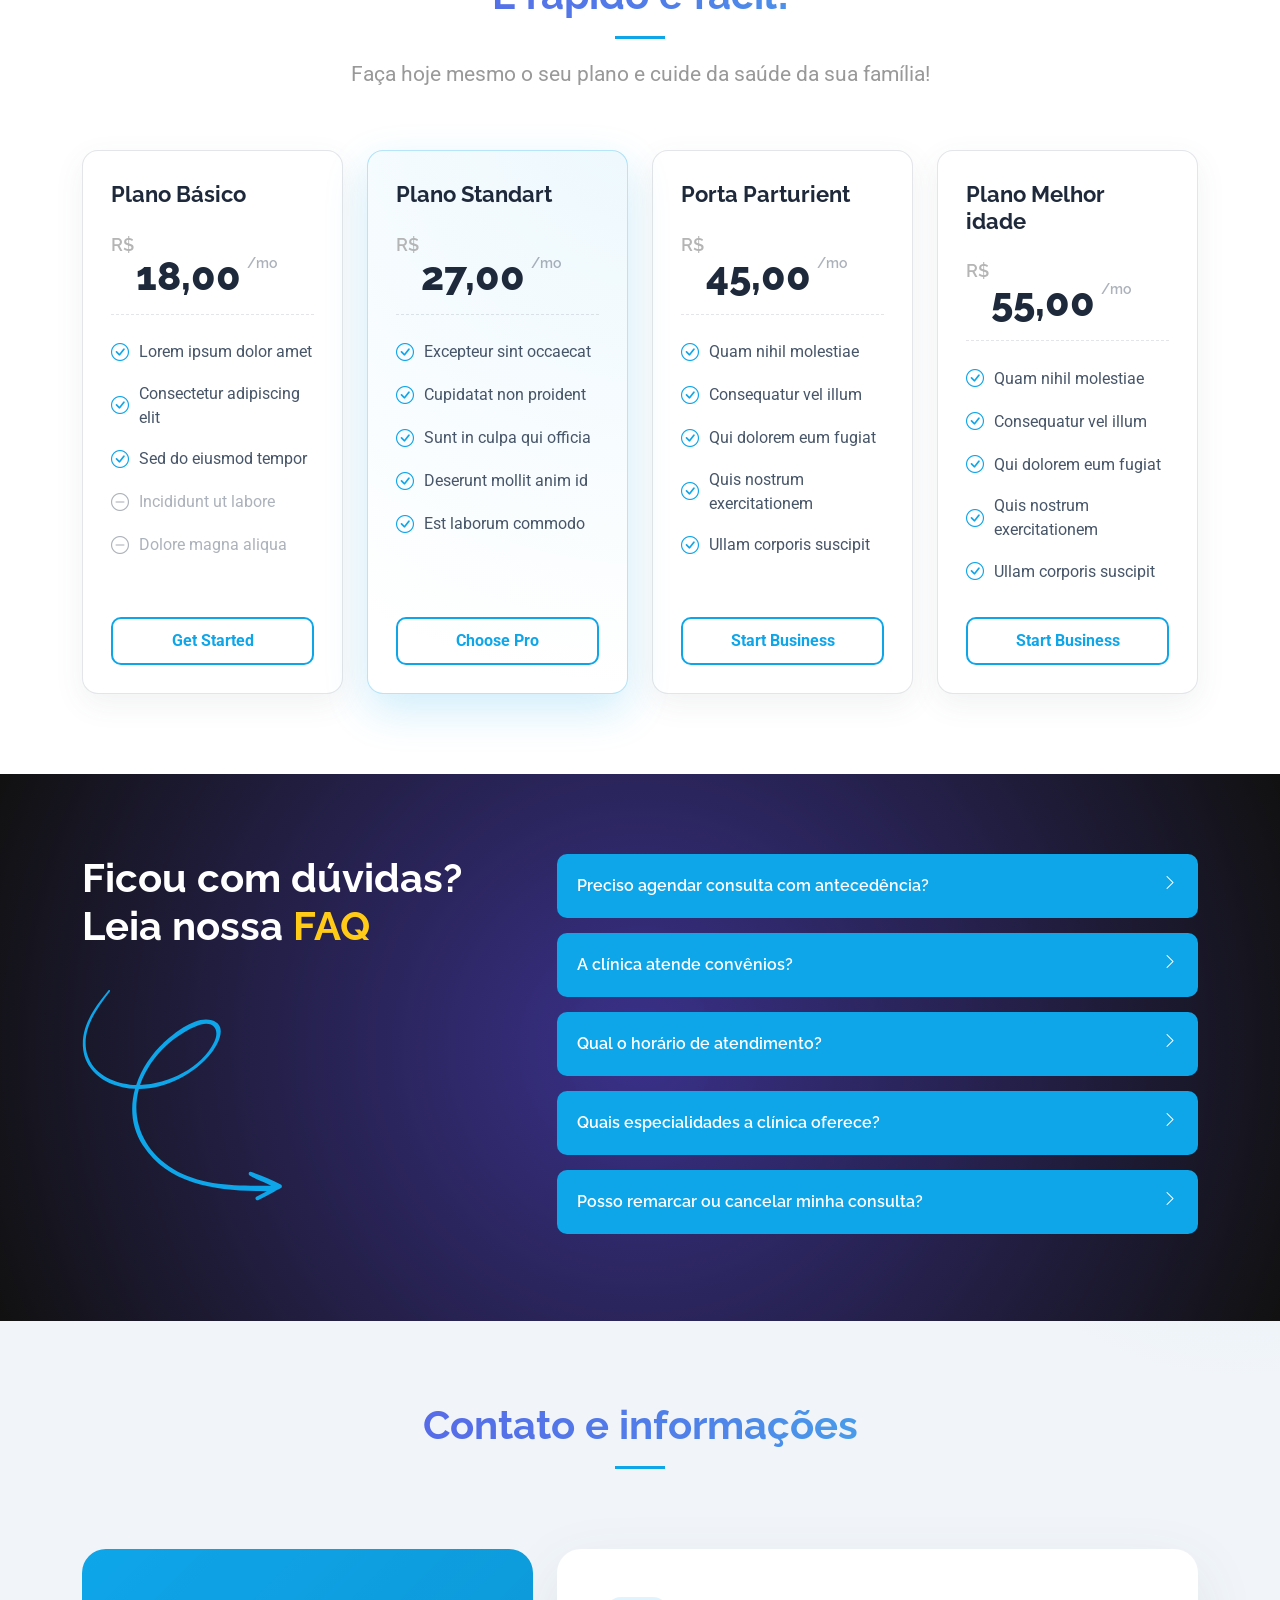
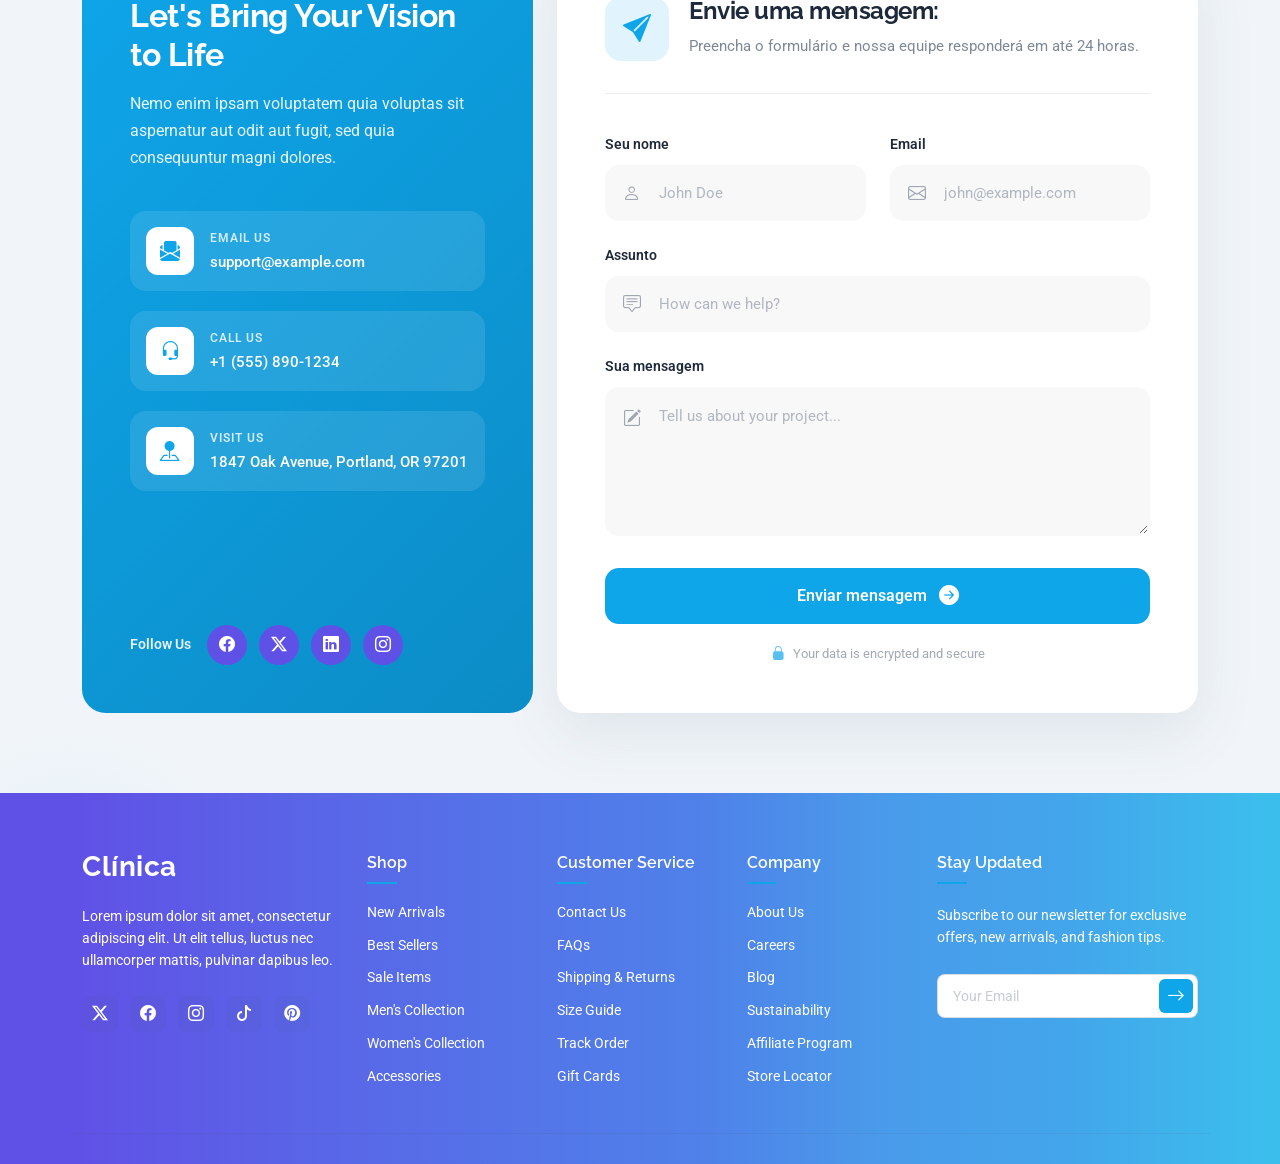
==== commit 5cf68fa5: "Update index.html" ====
--- a/index.html
+++ b/index.html
@@ -55,12 +55,14 @@
       <nav id="navmenu" class="navmenu">
         <ul>
           <li><a href="#hero" class="active">Início</a></li>
-          <li><a href="#about">Sobre nós</a></li>
+          <li class="dropdown"><a href="#"><span>A clínica</span> <i class="bi bi-chevron-down toggle-dropdown"></i></a>
+            <ul>
+              <li><a href="#about">Quem somos</a></li>
+              <li><a href="#team">Especialidades</a></li>
+            </ul>
+          </li>
           <li><a href="#services">Exames</a></li>
-          <li><a href="#team">Especialidades</a></li>
-          <li><a href="#testimonials">Depoimentos</a></li>
           <li><a href="#planos">Planos</a></li>
-          <li><a href="#faq">Dúvidas</a></li>
           <li><a href="#contact">Contato</a></li>
         </ul>
         <i class="mobile-nav-toggle d-xl-none bi bi-list"></i>
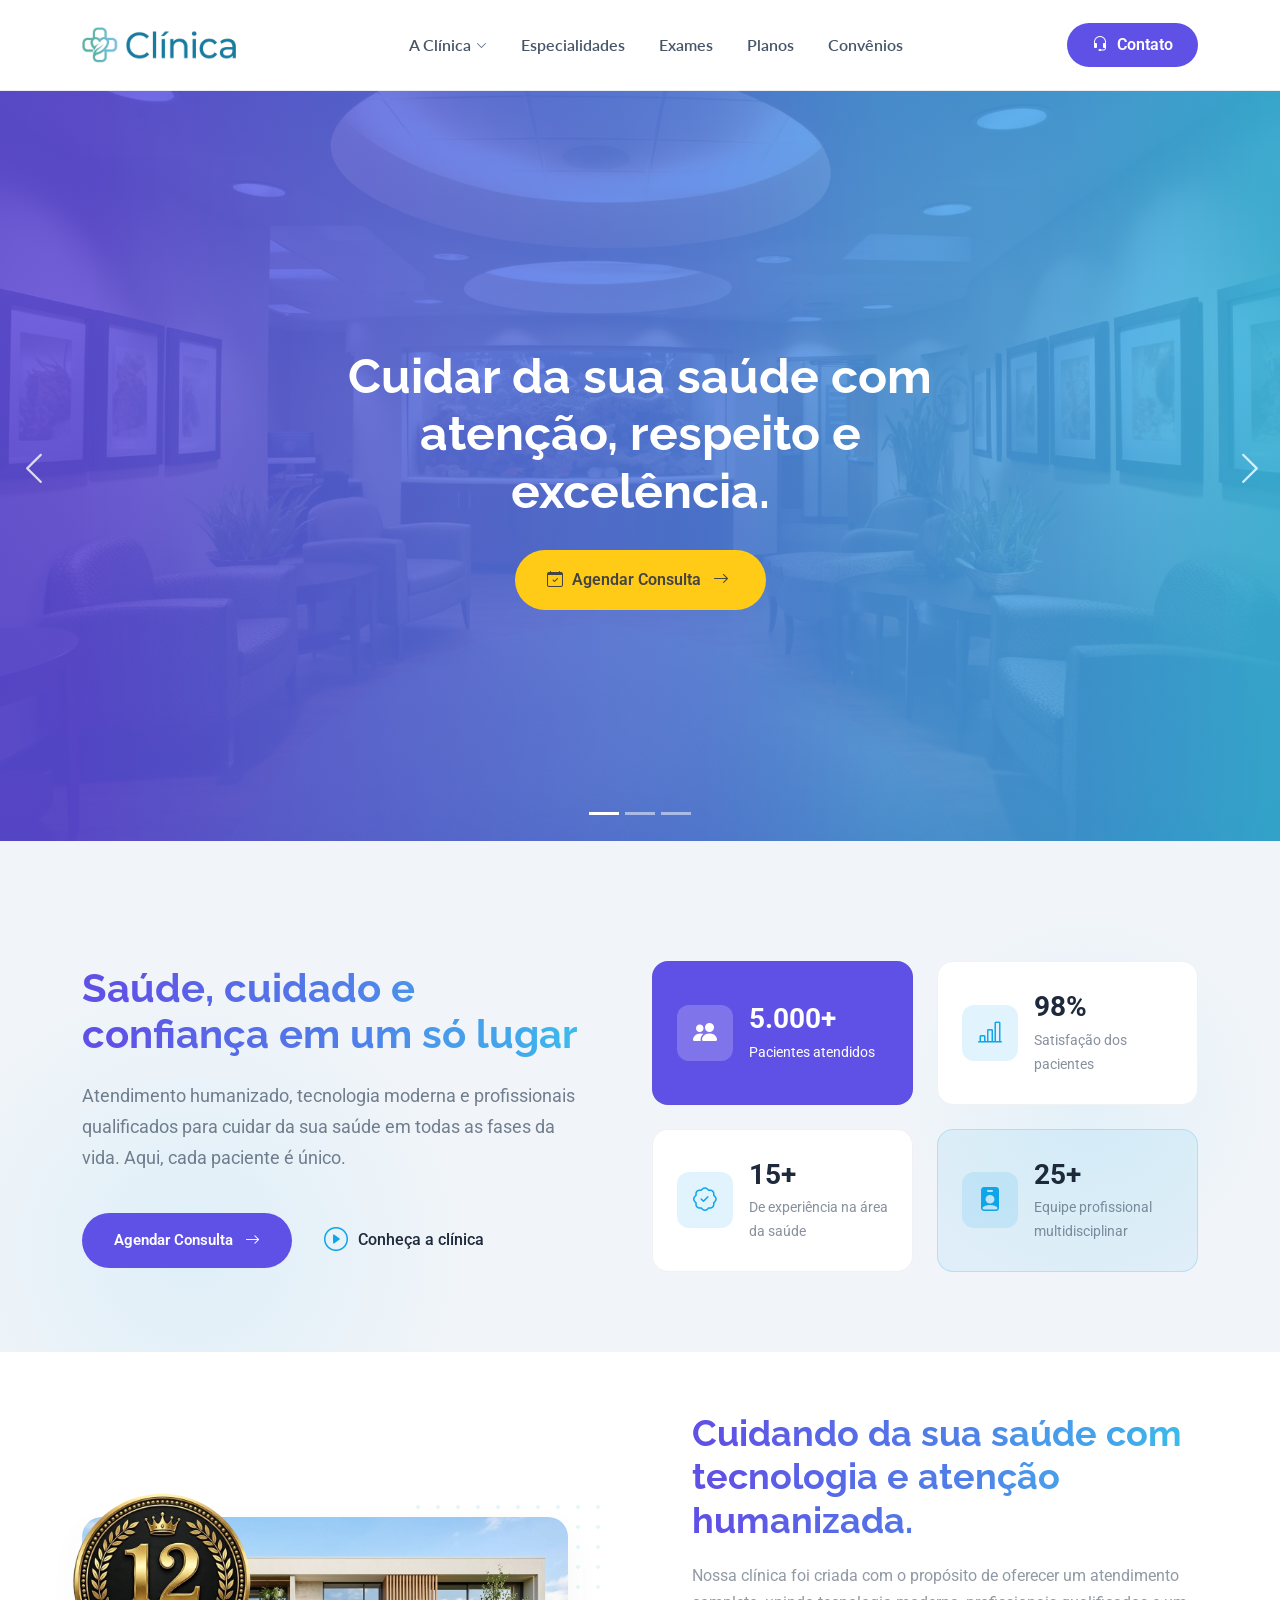
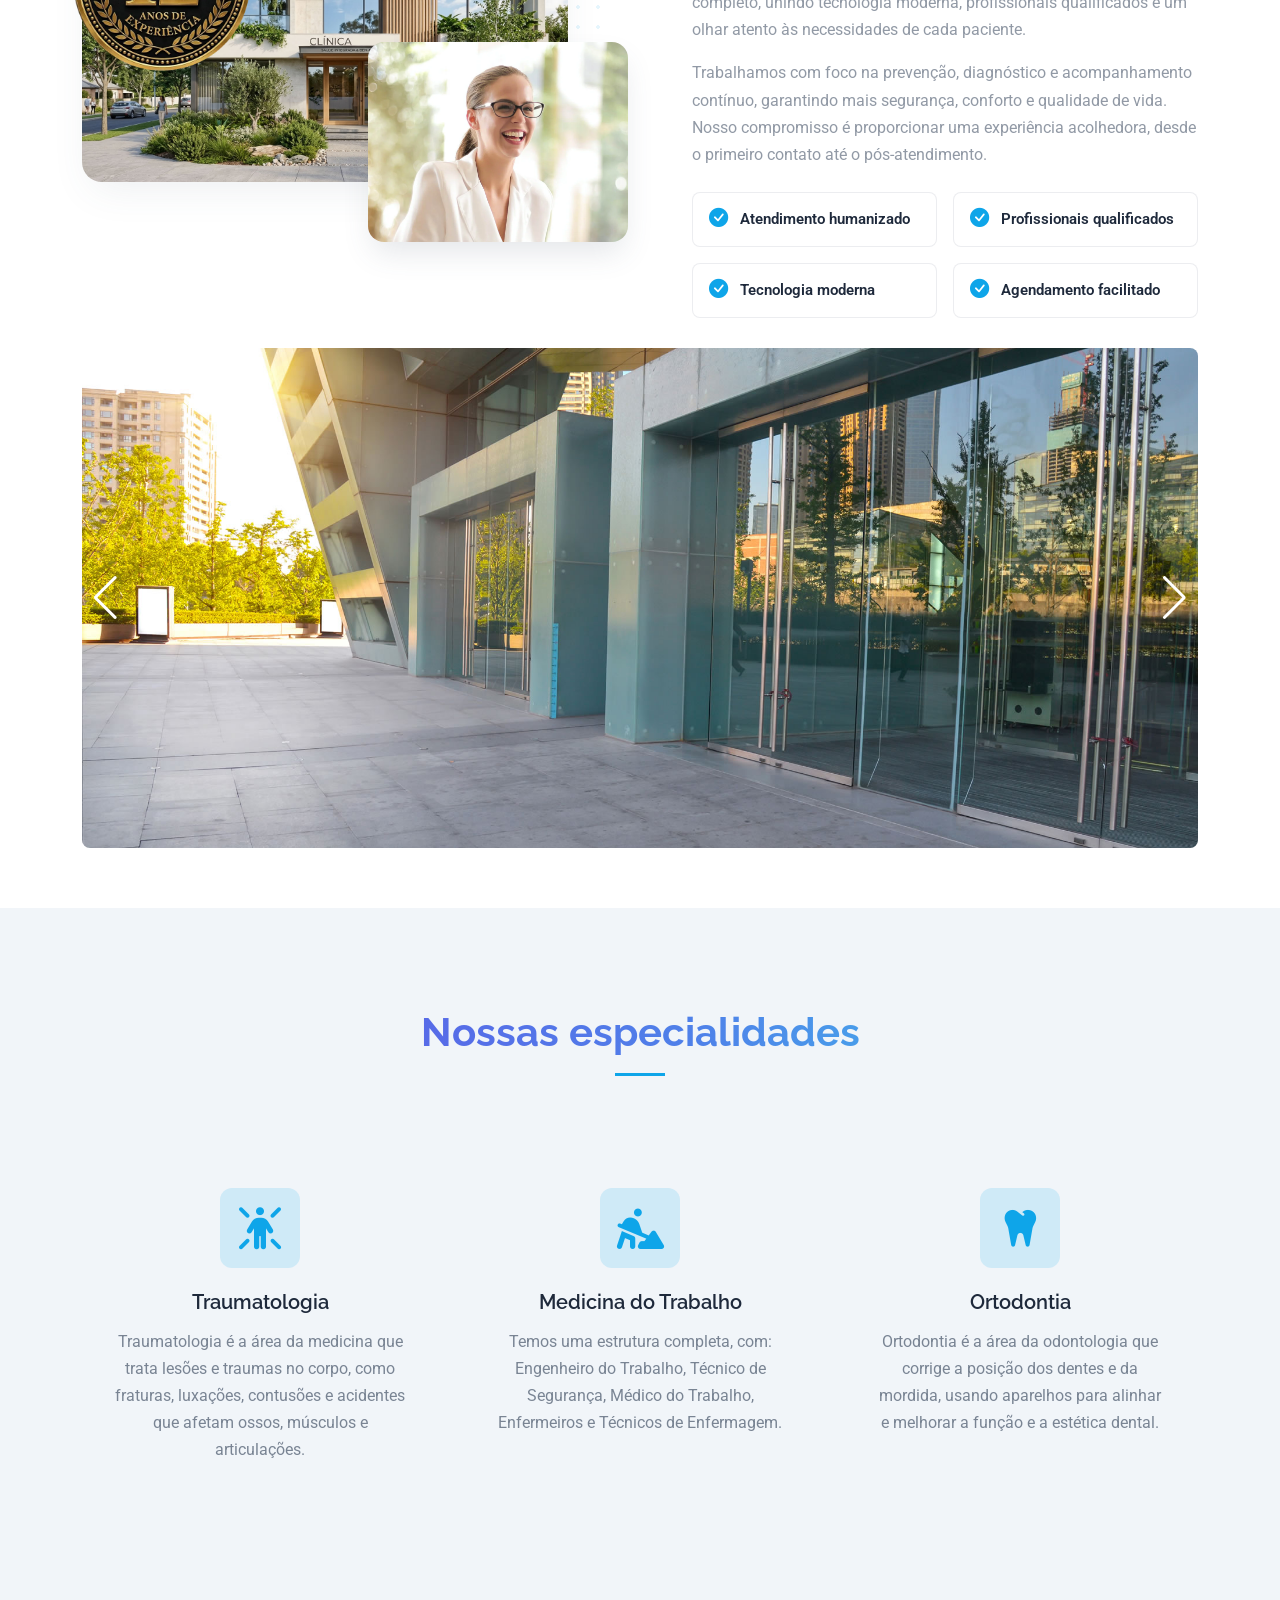
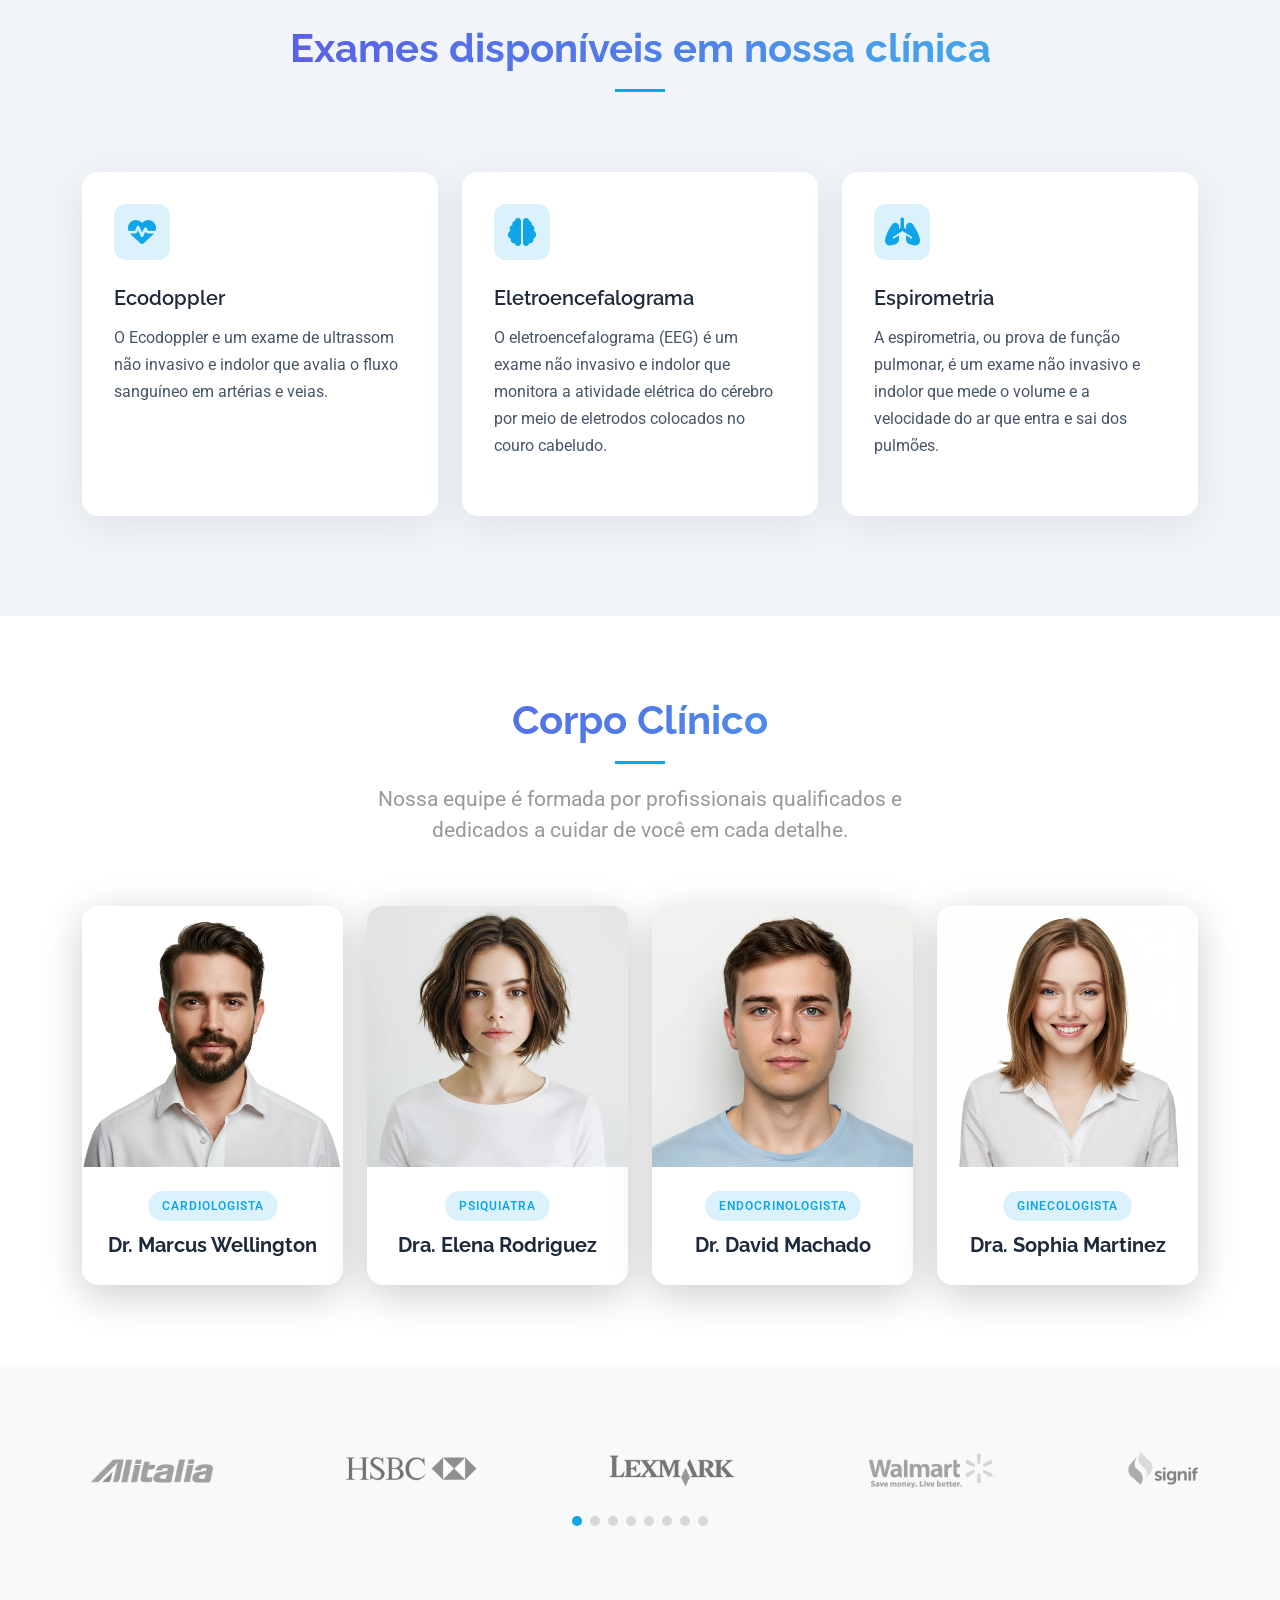
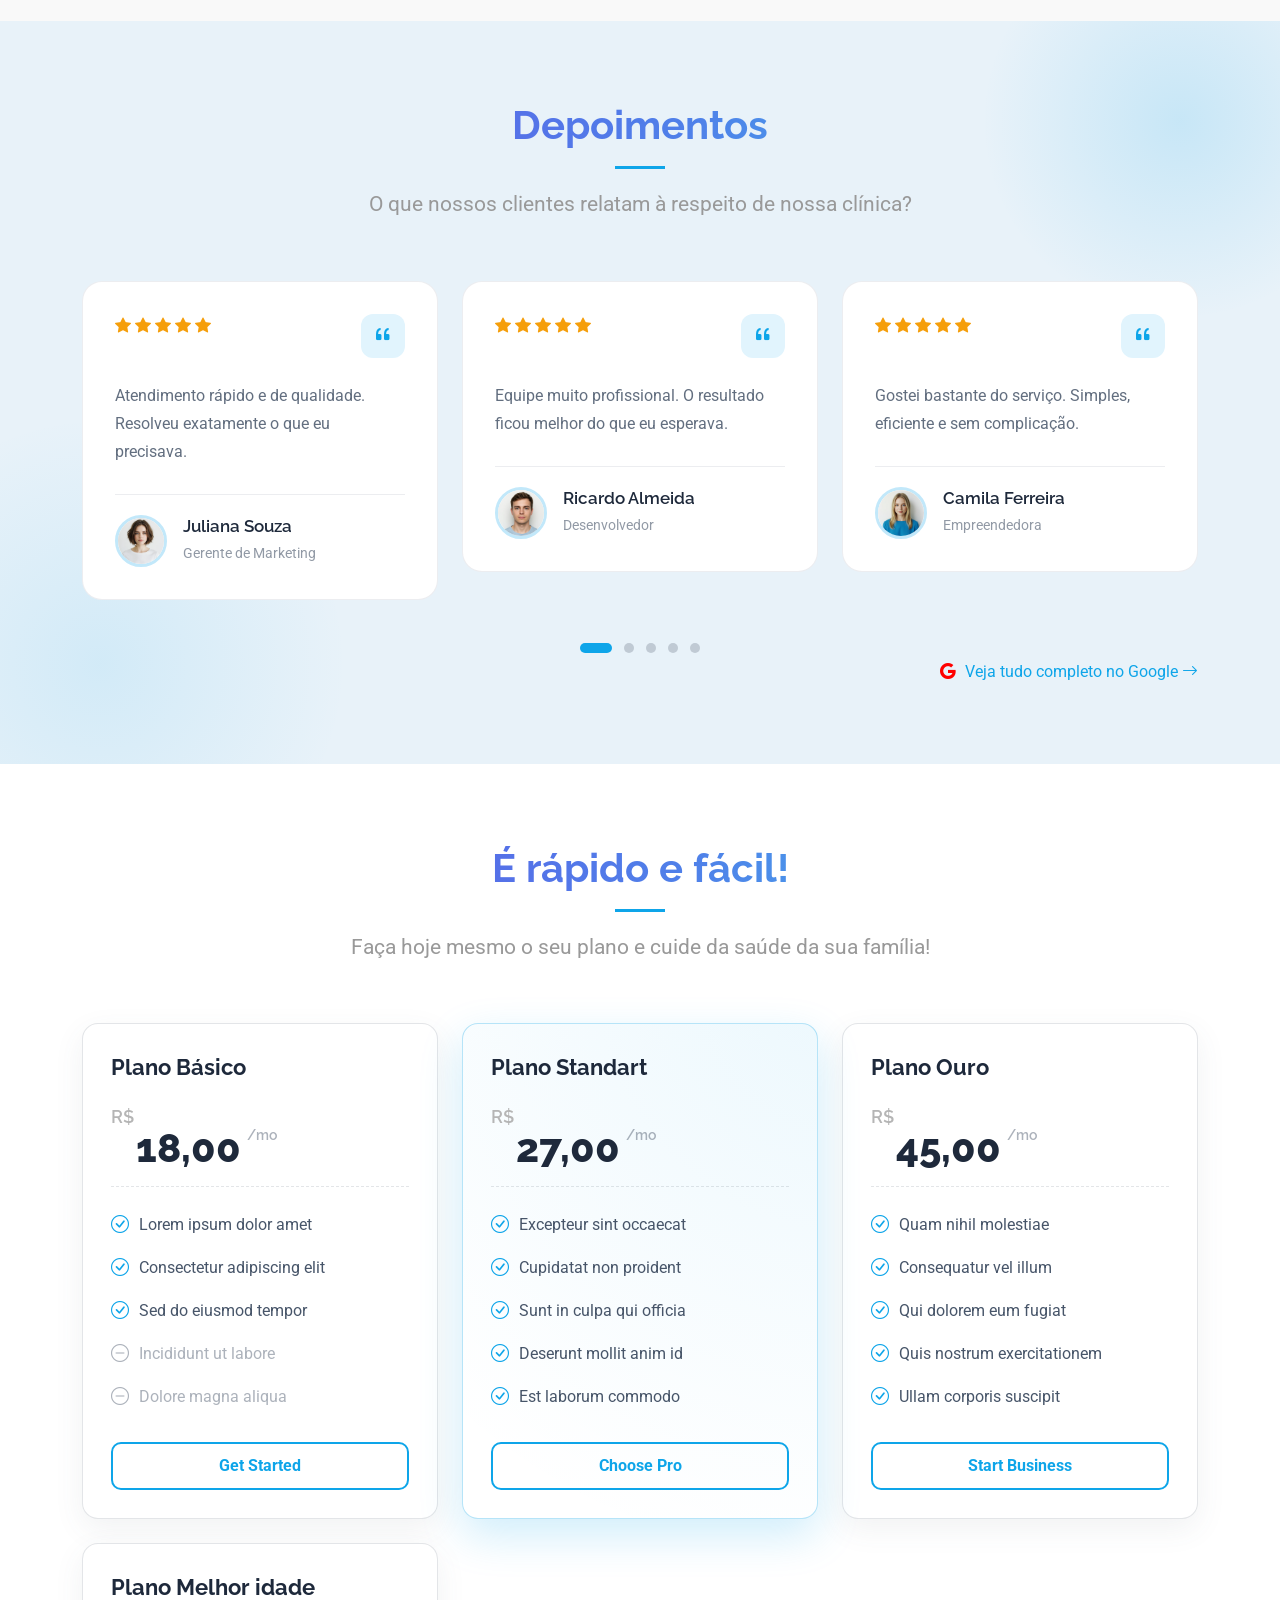
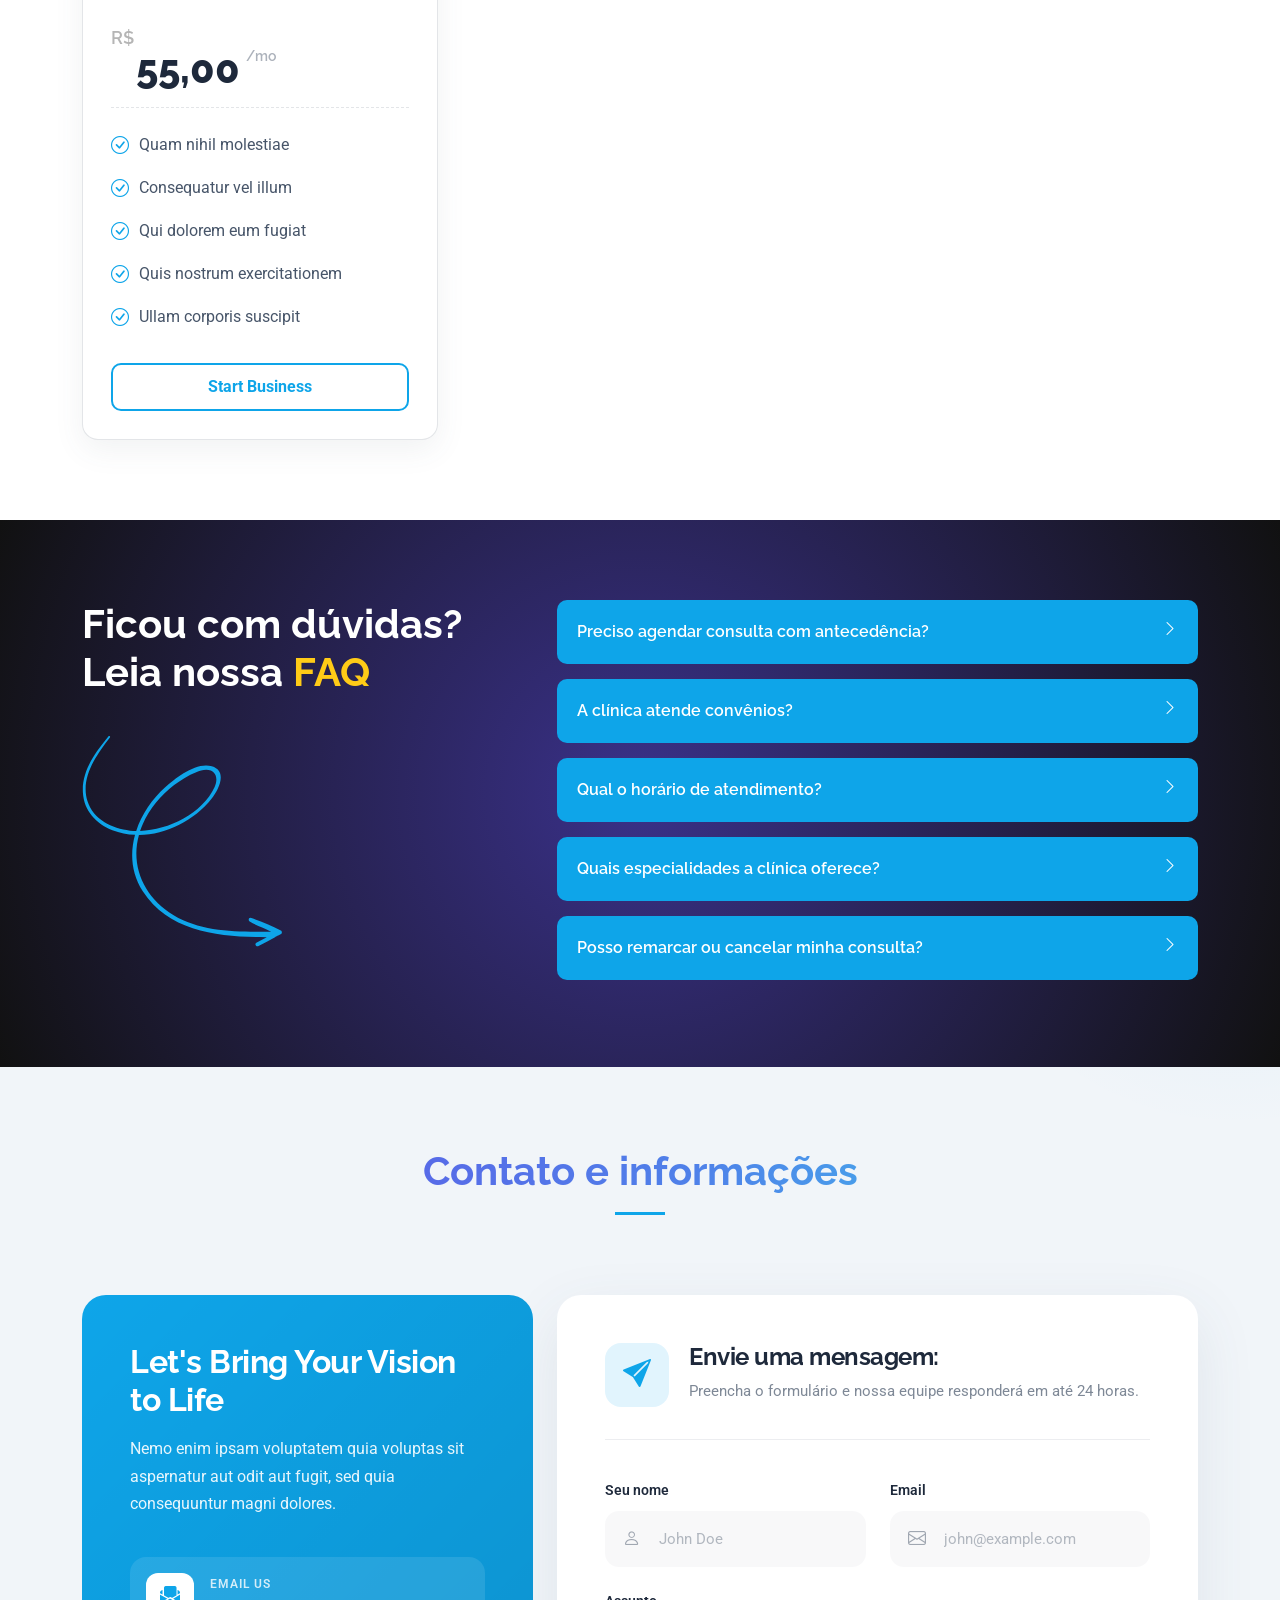
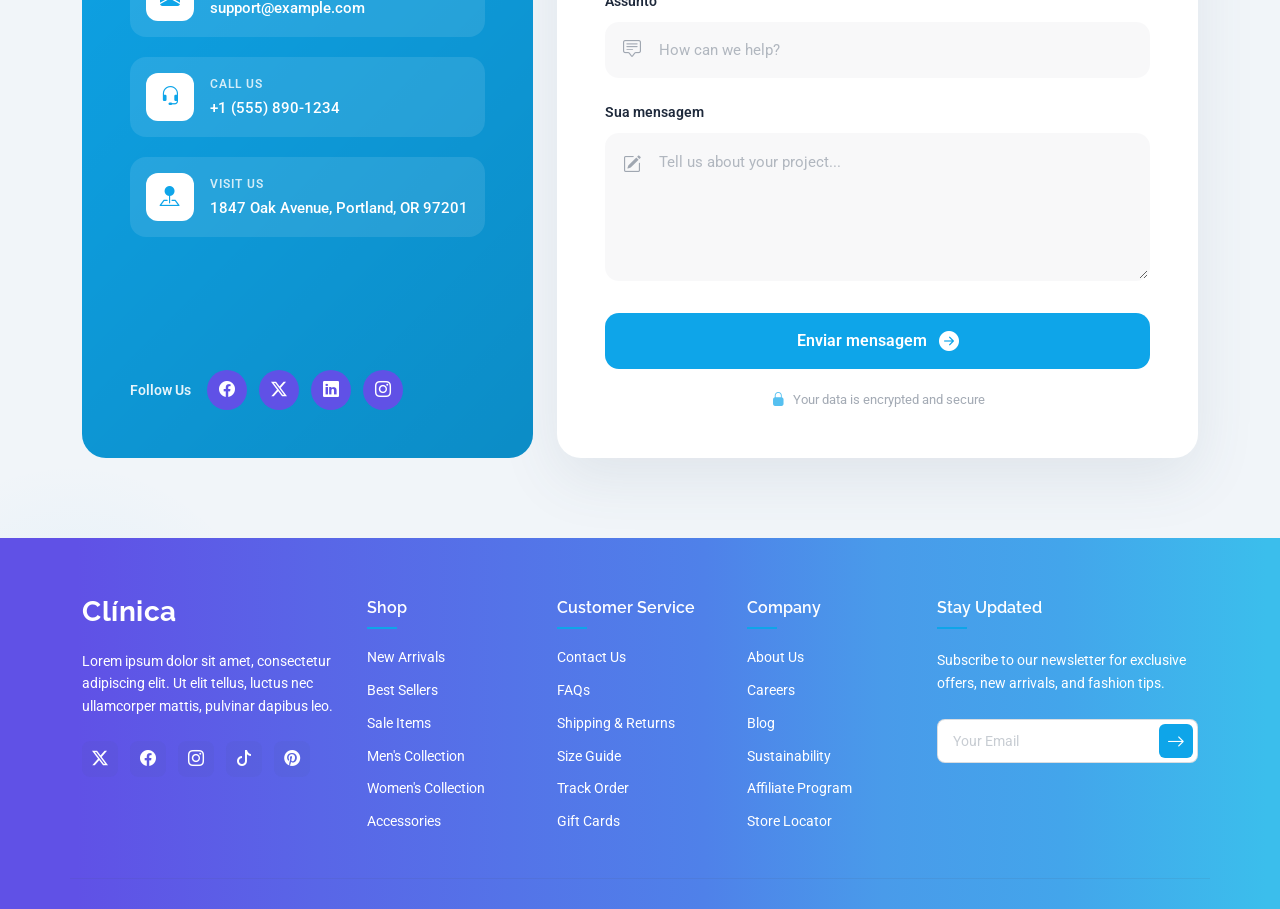
==== commit 26e3ae5c: "saxsax" ====
--- a/index.html
+++ b/index.html
@@ -54,22 +54,25 @@
 
       <nav id="navmenu" class="navmenu">
         <ul>
-          <li><a href="#hero" class="active">Início</a></li>
-          <li class="dropdown"><a href="#"><span>A clínica</span> <i class="bi bi-chevron-down toggle-dropdown"></i></a>
+          <li class="dropdown"><a href="#"><span>A Clínica</span> <i class="bi bi-chevron-down toggle-dropdown"></i></a>
             <ul>
-              <li><a href="#about">Quem somos</a></li>
-              <li><a href="#team">Especialidades</a></li>
+              <li><a href="#quem-somos">Quem somos</a></li>
+              <li><a href="#corpo-clinico">Corpo Clínico</a></li>
+              <li><a href="#depoimentos">Depoimentos</a></li>
+              <li><a href="#mapa">Como chegar</a></li>
+              <li><a href="#contato">Fale conosco</a></li>
             </ul>
           </li>
-          <li><a href="#services">Exames</a></li>
+          <li><a href="#especialidades">Especialidades</a></li>
+          <li><a href="#exames">Exames</a></li>
           <li><a href="#planos">Planos</a></li>
-          <li><a href="#contact">Contato</a></li>
+          <li><a href="#convenios">Convênios</a></li>
         </ul>
         <i class="mobile-nav-toggle d-xl-none bi bi-list"></i>
       </nav>
 
       <a class="btn-getstarted glightbox" href="atendimento.html"
-        data-glightbox="type: external; width:85vw; height:85vh;"><i class="bi bi-headset"></i> Atendimento</a>
+        data-glightbox="type: external; width:85vw; height:85vh;"><i class="bi bi-headset"></i> Contato</a>
 
     </div>
   </header>
@@ -221,7 +224,7 @@
     </section><!-- /Hero Section -->
 
     <!-- About Section -->
-    <section id="about" class="about section">
+    <section id="quem-somos" class="about section">
 
       <div class="container" data-aos="fade-up" data-aos-delay="100">
 
@@ -335,8 +338,75 @@
     </section><!-- /About Section -->
 
 
-    <!-- Services Section -->
-    <section id="services" class="services section">
+    
+    <!-- Especialidades Section -->
+    <section id="especialidades" class="especialidades section pb-1">
+
+      <!-- Section Title -->
+      <div class="container section-title" data-aos="fade-up">
+        <h2 class="gradient-font">Nossas especialidades</h2>
+        <!-- <p>Necessitatibus eius consequatur ex aliquid fuga eum quidem sint consectetur velit</p> -->
+      </div><!-- End Section Title -->
+
+      <div class="container" data-aos="fade-up" data-aos-delay="100">
+
+        <div class="row g-4">
+
+          <!-- Service Card 1 -->
+          <div class="col-lg-4 col-md-6" data-aos="fade-up" data-aos-delay="100">
+            <div class="service-card">
+              <div class="icon-wrapper">
+                <i class="fa-solid fa-person-rays"></i>
+              </div>
+              <h3>Traumatologia</h3>
+              <p>Traumatologia é a área da medicina que trata lesões e traumas no corpo, como fraturas, luxações, contusões e acidentes que afetam ossos, músculos e articulações.</p>
+              <a href="service-details.html" class="service-link">
+                <span>Discover More</span>
+                <i class="bi bi-arrow-right"></i>
+              </a>
+            </div>
+          </div><!-- End Service Card -->
+
+          <!-- Service Card 2 -->
+          <div class="col-lg-4 col-md-6" data-aos="fade-up" data-aos-delay="200">
+            <div class="service-card">
+              <div class="icon-wrapper">
+                <i class="fa-solid fa-person-digging"></i>
+              </div>
+              <h3>Medicina do Trabalho</h3>
+              <p>Temos uma estrutura completa, com: Engenheiro do Trabalho, Técnico de Segurança, Médico do Trabalho, Enfermeiros e Técnicos de Enfermagem.</p>
+              <a href="service-details.html" class="service-link">
+                <span>Discover More</span>
+                <i class="bi bi-arrow-right"></i>
+              </a>
+            </div>
+          </div><!-- End Service Card -->
+
+          <!-- Service Card 3 - Featured -->
+          <div class="col-lg-4 col-md-6" data-aos="fade-up" data-aos-delay="300">
+            <div class="service-card">
+              <div class="icon-wrapper">
+                <i class="fa-solid fa-tooth"></i>
+              </div>
+              <h3>Ortodontia</h3>
+              <p>Ortodontia é a área da odontologia que corrige a posição dos dentes e da mordida, usando aparelhos para alinhar e melhorar a função e a estética dental.</p>
+              <a href="service-details.html" class="service-link">
+                <span>Discover More</span>
+                <i class="bi bi-arrow-right"></i>
+              </a>
+            </div>
+          </div><!-- End Service Card -->
+
+        </div>
+
+      </div>
+
+    </section><!-- /Services Section -->
+
+
+
+    <!-- Exames Section -->
+    <section id="exames" class="services section">
 
       <!-- Section Title -->
       <div class="container section-title" data-aos="fade-up">
@@ -402,14 +472,12 @@
 
     </section><!-- /Services Section -->
 
-
-
     <!-- Team Section -->
-    <section id="team" class="team section">
+    <section id="corpo-clinico" class="team section">
 
       <!-- Section Title -->
       <div class="container section-title" data-aos="fade-up">
-        <h2 class="gradient-font">Especialidades Médicas</h2>
+        <h2 class="gradient-font">Corpo Clínico</h2>
         <p>Nossa equipe é formada por profissionais qualificados e<br />dedicados a cuidar de você em cada detalhe.</p>
       </div><!-- End Section Title -->
 
@@ -501,8 +569,6 @@
             </div>
           </div><!-- End Team Member -->
 
-
-
         </div>
 
       </div>
@@ -511,170 +577,66 @@
 
 
 
-    <!-- Why Us Section -->
-    <section id="why-us" class="why-us section light-background hide">
-
-      <!-- Section Title -->
-      <div class="container section-title" data-aos="fade-up">
-        <h2>Why Us</h2>
-        <p>Necessitatibus eius consequatur ex aliquid fuga eum quidem sint consectetur velit</p>
-      </div><!-- End Section Title -->
+    <!-- Clients Section -->
+    <section id="clients" class="clients section light-background">
 
       <div class="container" data-aos="fade-up" data-aos-delay="100">
 
-        <div class="row g-5">
-          <div class="col-lg-5" data-aos="fade-right" data-aos-delay="200">
-            <div class="sidebar-content">
-              <div class="badge-wrapper">
-                <span class="section-badge"><i class="bi bi-stars"></i> Our Difference</span>
-              </div>
-              <h2>Transform Your Vision Into Digital Excellence</h2>
-              <p class="description">Ut enim ad minim veniam, quis nostrud exercitation ullamco laboris nisi ut aliquip
-                ex ea commodo consequat. Duis aute irure dolor in reprehenderit in voluptate velit esse cillum.</p>
-
-              <div class="stat-cards">
-                <div class="stat-card" data-aos="zoom-in" data-aos-delay="300">
-                  <div class="stat-value">
-                    <span class="purecounter" data-purecounter-start="0" data-purecounter-end="180"
-                      data-purecounter-duration="2">180</span>+
-                  </div>
-                  <div class="stat-text">Successful Campaigns</div>
-                </div>
-                <div class="stat-card" data-aos="zoom-in" data-aos-delay="350">
-                  <div class="stat-value">
-                    <span class="purecounter" data-purecounter-start="0" data-purecounter-end="95"
-                      data-purecounter-duration="2">95</span>%
-                  </div>
-                  <div class="stat-text">Customer Satisfaction</div>
-                </div>
-                <div class="stat-card" data-aos="zoom-in" data-aos-delay="400">
-                  <div class="stat-value">
-                    <span class="purecounter" data-purecounter-start="0" data-purecounter-end="320"
-                      data-purecounter-duration="2">320</span>%
-                  </div>
-                  <div class="stat-text">Growth Achieved</div>
-                </div>
-              </div>
-
-              <div class="action-buttons">
-                <a href="#" class="btn-main">Get Started Today</a>
-                <a href="#" class="btn-outline">Explore Portfolio</a>
-              </div>
-            </div>
-          </div>
-
-          <div class="col-lg-7" data-aos="fade-left" data-aos-delay="200">
-            <div class="features-grid">
-              <div class="feature-box highlight" data-aos="fade-up" data-aos-delay="250">
-                <div class="feature-ribbon">Top Rated</div>
-                <div class="feature-icon">
-                  <i class="bi bi-rocket-takeoff-fill"></i>
-                </div>
-                <div class="feature-content">
-                  <h4>Rapid Implementation</h4>
-                  <p>Lorem ipsum dolor sit amet, consectetur adipiscing elit sed do eiusmod tempor incididunt ut labore.
-                  </p>
-                  <a href="#" class="feature-link">Discover How <i class="bi bi-chevron-right"></i></a>
-                </div>
-              </div><!-- End Feature Box -->
-
-              <div class="feature-box" data-aos="fade-up" data-aos-delay="300">
-                <div class="feature-icon">
-                  <i class="bi bi-bar-chart-line-fill"></i>
-                </div>
-                <div class="feature-content">
-                  <h4>Analytics-First Approach</h4>
-                  <p>Excepteur sint occaecat cupidatat non proident sunt in culpa qui officia deserunt mollit.</p>
-                  <a href="#" class="feature-link">Discover How <i class="bi bi-chevron-right"></i></a>
-                </div>
-              </div><!-- End Feature Box -->
-
-              <div class="feature-box" data-aos="fade-up" data-aos-delay="350">
-                <div class="feature-icon">
-                  <i class="bi bi-award-fill"></i>
-                </div>
-                <div class="feature-content">
-                  <h4>Award-Winning Team</h4>
-                  <p>Duis aute irure dolor in reprehenderit in voluptate velit esse cillum dolore eu fugiat nulla.</p>
-                  <a href="#" class="feature-link">Discover How <i class="bi bi-chevron-right"></i></a>
-                </div>
-              </div><!-- End Feature Box -->
-            </div>
-
-            <div class="process-timeline" data-aos="fade-up" data-aos-delay="400">
-              <h5 class="timeline-title"><i class="bi bi-diagram-3-fill"></i> Our Proven Methodology</h5>
-              <div class="timeline-steps">
-                <div class="timeline-step">
-                  <div class="step-marker">1</div>
-                  <div class="step-info">
-                    <strong>Research</strong>
-                    <span>Gathering insights</span>
-                  </div>
-                </div>
-                <div class="timeline-connector"></div>
-                <div class="timeline-step">
-                  <div class="step-marker">2</div>
-                  <div class="step-info">
-                    <strong>Blueprint</strong>
-                    <span>Creating roadmap</span>
-                  </div>
-                </div>
-                <div class="timeline-connector"></div>
-                <div class="timeline-step">
-                  <div class="step-marker">3</div>
-                  <div class="step-info">
-                    <strong>Build</strong>
-                    <span>Developing solution</span>
-                  </div>
-                </div>
-                <div class="timeline-connector"></div>
-                <div class="timeline-step">
-                  <div class="step-marker">4</div>
-                  <div class="step-info">
-                    <strong>Refine</strong>
-                    <span>Iterating results</span>
-                  </div>
-                </div>
-              </div>
-            </div>
-
-            <div class="capabilities-section" data-aos="fade-up" data-aos-delay="450">
-              <h5 class="capabilities-heading">What We Bring to the Table</h5>
-              <div class="capabilities-grid">
-                <div class="capability-card">
-                  <div class="capability-icon">
-                    <i class="bi bi-bullseye"></i>
-                  </div>
-                  <h6>Strategic Consulting</h6>
-                  <p>Nam libero tempore cum soluta nobis est eligendi optio cumque nihil impedit quo minus.</p>
-                </div>
-                <div class="capability-card">
-                  <div class="capability-icon">
-                    <i class="bi bi-code-slash"></i>
-                  </div>
-                  <h6>Tailored Development</h6>
-                  <p>Temporibus autem quibusdam et aut officiis debitis aut rerum necessitatibus saepe eveniet.</p>
-                </div>
-                <div class="capability-card">
-                  <div class="capability-icon">
-                    <i class="bi bi-arrow-repeat"></i>
-                  </div>
-                  <h6>Continuous Enhancement</h6>
-                  <p>Itaque earum rerum hic tenetur a sapiente delectus ut aut reiciendis voluptatibus maiores.</p>
-                </div>
-              </div>
-            </div>
-          </div>
+        <div class="swiper init-swiper">
+          <script type="application/json" class="swiper-config">
+            {
+              "loop": true,
+              "speed": 600,
+              "autoplay": {
+                "delay": 5000
+              },
+              "slidesPerView": "auto",
+              "pagination": {
+                "el": ".swiper-pagination",
+                "type": "bullets",
+                "clickable": true
+              },
+              "breakpoints": {
+                "320": {
+                  "slidesPerView": 2,
+                  "spaceBetween": 40
+                },
+                "480": {
+                  "slidesPerView": 3,
+                  "spaceBetween": 60
+                },
+                "640": {
+                  "slidesPerView": 4,
+                  "spaceBetween": 80
+                },
+                "992": {
+                  "slidesPerView": 6,
+                  "spaceBetween": 120
+                }
+              }
+            }
+          </script>
+          <div class="swiper-wrapper align-items-center">
+            <div class="swiper-slide"><img src="assets/img/clients/clients-1.webp" class="img-fluid" alt=""></div>
+            <div class="swiper-slide"><img src="assets/img/clients/clients-2.webp" class="img-fluid" alt=""></div>
+            <div class="swiper-slide"><img src="assets/img/clients/clients-3.webp" class="img-fluid" alt=""></div>
+            <div class="swiper-slide"><img src="assets/img/clients/clients-4.webp" class="img-fluid" alt=""></div>
+            <div class="swiper-slide"><img src="assets/img/clients/clients-5.webp" class="img-fluid" alt=""></div>
+            <div class="swiper-slide"><img src="assets/img/clients/clients-6.webp" class="img-fluid" alt=""></div>
+            <div class="swiper-slide"><img src="assets/img/clients/clients-7.webp" class="img-fluid" alt=""></div>
+            <div class="swiper-slide"><img src="assets/img/clients/clients-8.webp" class="img-fluid" alt=""></div>
+          </div>
+          <div class="swiper-pagination"></div>
         </div>
 
       </div>
 
-    </section><!-- /Why Us Section -->
-
+    </section><!-- /Clients Section -->
+    
 
 
     <!-- Testimonials Section -->
-    <section id="testimonials" class="testimonials section">
+    <section id="depoimentos" class="testimonials section">
 
       <!-- Section Title -->
       <div class="container section-title" data-aos="fade-up">
@@ -899,7 +861,7 @@
 
         <div class="row gy-4">
 
-          <div class="col-lg-3 col-md-6" data-aos="fade-up" data-aos-delay="200">
+          <div class="col-lg-4 col-md-6" data-aos="fade-up" data-aos-delay="200">
             <article class="price-card h-100">
               <div class="card-head">
                 <span class="badge-title">Starter</span>
@@ -910,7 +872,6 @@
                   <span class="price price-yearly"><sup>R$</sup>120<span class="period">/yr</span></span>
                 </div>
               </div>
-
               <ul class="feature-list list-unstyled mb-4">
                 <li><i class="bi bi-check-circle"></i> Lorem ipsum dolor amet</li>
                 <li><i class="bi bi-check-circle"></i> Consectetur adipiscing elit</li>
@@ -918,17 +879,15 @@
                 <li class="muted"><i class="bi bi-dash-circle"></i> Incididunt ut labore</li>
                 <li class="muted"><i class="bi bi-dash-circle"></i> Dolore magna aliqua</li>
               </ul>
-
               <div class="cta">
                 <a href="#" class="btn btn-choose w-100">Get Started</a>
               </div>
             </article><!-- End Pricing Item -->
           </div>
 
-          <div class="col-lg-3 col-md-6" data-aos="fade-up" data-aos-delay="250">
+          <div class="col-lg-4 col-md-6" data-aos="fade-up" data-aos-delay="250">
             <article class="price-card featured h-100 position-relative">
               <!-- <div class="ribbon"><i class="bi bi-star-fill"></i> Popular</div> -->
-
               <div class="card-head">
                 <span class="badge-title">Pro</span>
                 <h3 class="title">Plano Standart</h3>
@@ -938,7 +897,6 @@
                   <span class="price price-yearly"><sup>R$</sup>290<span class="period">/yr</span></span>
                 </div>
               </div>
-
               <ul class="feature-list list-unstyled mb-4">
                 <li><i class="bi bi-check-circle"></i> Excepteur sint occaecat</li>
                 <li><i class="bi bi-check-circle"></i> Cupidatat non proident</li>
@@ -946,25 +904,23 @@
                 <li><i class="bi bi-check-circle"></i> Deserunt mollit anim id</li>
                 <li><i class="bi bi-check-circle"></i> Est laborum commodo</li>
               </ul>
-
               <div class="cta">
                 <a href="#" class="btn btn-choose w-100">Choose Pro</a>
               </div>
             </article><!-- End Pricing Item -->
           </div>
 
-          <div class="col-lg-3 col-md-6" data-aos="fade-up" data-aos-delay="300">
+          <div class="col-lg-4 col-md-6" data-aos="fade-up" data-aos-delay="300">
             <article class="price-card h-100">
               <div class="card-head">
                 <span class="badge-title">Plano Ouro</span>
-                <h3 class="title">Porta Parturient</h3>
+                <h3 class="title">Plano Ouro</h3>
                 <p class="subtitle">Quis autem vel eum iure reprehenderit qui in ea voluptate velit esse.</p>
                 <div class="price-wrap">
                   <span class="price price-monthly"><sup>R$</sup>45,00<span class="period">/mo</span></span>
                   <span class="price price-yearly"><sup>R$</sup>590<span class="period">/yr</span></span>
                 </div>
               </div>
-
               <ul class="feature-list list-unstyled mb-4">
                 <li><i class="bi bi-check-circle"></i> Quam nihil molestiae</li>
                 <li><i class="bi bi-check-circle"></i> Consequatur vel illum</li>
@@ -979,7 +935,7 @@
             </article><!-- End Pricing Item -->
           </div>
 
-          <div class="col-lg-3 col-md-6" data-aos="fade-up" data-aos-delay="350">
+          <div class="col-lg-4 col-md-6" data-aos="fade-up" data-aos-delay="350">
             <article class="price-card h-100">
               <div class="card-head">
                 <span class="badge-title">Business</span>
@@ -990,7 +946,6 @@
                   <span class="price price-yearly"><sup>R$</sup>590<span class="period">/yr</span></span>
                 </div>
               </div>
-
               <ul class="feature-list list-unstyled mb-4">
                 <li><i class="bi bi-check-circle"></i> Quam nihil molestiae</li>
                 <li><i class="bi bi-check-circle"></i> Consequatur vel illum</li>
@@ -998,7 +953,6 @@
                 <li><i class="bi bi-check-circle"></i> Quis nostrum exercitationem</li>
                 <li><i class="bi bi-check-circle"></i> Ullam corporis suscipit</li>
               </ul>
-
               <div class="cta">
                 <a href="#" class="btn btn-choose w-100">Start Business</a>
               </div>
@@ -1015,7 +969,7 @@
 
 
     <!-- Faq Section -->
-    <section class="faq-9 faq section" id="faq">
+    <section id="faq" class="faq-9 faq section">
 
       <div class="container">
         <div class="row">
@@ -1093,7 +1047,7 @@
 
 
     <!-- Contact Section -->
-    <section id="contact" class="contact section">
+    <section id="contato" class="contact section">
 
       <!-- Section Title -->
       <div class="container section-title" data-aos="fade-up">
--- a/assets/css/main.css
+++ b/assets/css/main.css
@@ -1882,8 +1882,249 @@
   }
 }
 
+
+
+
 /*--------------------------------------------------------------
-# Services Section
+# Especialidades Section
+--------------------------------------------------------------*/
+.especialidades {
+  padding: 100px 0;
+  background-color: var(--background-color);
+}
+
+@media (max-width: 768px) {
+  .especialidades {
+    padding: 64px 0;
+  }
+}
+
+.especialidades .service-card {
+  position: relative;
+  padding: 32px;
+  transition: all 0.4s cubic-bezier(0.25, 0.46, 0.45, 0.94);
+  height: 100%;
+  display: flex;
+  flex-direction: column;
+  text-align: center !important;
+}
+
+.especialidades .service-card:hover {
+  transform: translateY(-8px);
+}
+
+.especialidades .service-card:hover .icon-wrapper {
+  background: var(--accent-color);
+}
+
+.especialidades .service-card:hover .icon-wrapper i {
+  color: var(--contrast-color);
+}
+
+.especialidades .service-card:hover .service-link i {
+  transform: translateX(4px);
+}
+
+.especialidades .service-card.featured {
+  background: var(--accent-color);
+  transform: scale(1.02);
+}
+
+@media (min-width: 992px) {
+  .especialidades .service-card.featured {
+    transform: scale(1.05);
+  }
+}
+
+.especialidades .service-card.featured:hover {
+  transform: scale(1.02) translateY(-8px);
+}
+
+@media (min-width: 992px) {
+  .especialidades .service-card.featured:hover {
+    transform: scale(1.05) translateY(-8px);
+  }
+}
+
+.especialidades .service-card.featured .icon-wrapper {
+  background: color-mix(in srgb, var(--contrast-color) 20%, transparent);
+}
+
+.especialidades .service-card.featured .icon-wrapper i {
+  color: var(--contrast-color);
+}
+
+.especialidades .service-card.featured h3 {
+  color: var(--contrast-color);
+}
+
+.especialidades .service-card.featured p {
+  color: color-mix(in srgb, var(--contrast-color) 85%, transparent);
+}
+
+.especialidades .service-card.featured .service-link {
+  color: var(--contrast-color);
+}
+
+.especialidades .service-card.featured .service-link:hover {
+  color: var(--contrast-color);
+}
+
+.especialidades .service-card .featured-badge {
+  position: absolute;
+  top: 16px;
+  right: 16px;
+  display: inline-flex;
+  align-items: center;
+  gap: 6px;
+  padding: 6px 12px;
+  border-radius: 50px;
+  font-size: 12px;
+  font-weight: 600;
+  text-transform: uppercase;
+  letter-spacing: 1px;
+  background: color-mix(in srgb, var(--contrast-color) 20%, transparent);
+  color: var(--contrast-color);
+}
+
+.especialidades .service-card .featured-badge i {
+  font-size: 10px;
+}
+
+.especialidades .service-card .icon-wrapper {
+  width: 80px;
+  height: 80px;
+  border-radius: 12px;
+  background: color-mix(in srgb, var(--accent-color) 15%, transparent);
+  display: flex;
+  align-items: center;
+  justify-content: center;
+  margin-bottom: 24px;
+  transition: all 0.3s ease;
+  text-align: center !important;
+  margin: 0 auto;
+  margin-bottom: 20px;
+}
+
+.especialidades .service-card .icon-wrapper i {
+  font-size: 42px;
+  color: var(--accent-color);
+  transition: all 0.3s ease;
+  text-align: center !important;
+}
+
+.especialidades .service-card h3 {
+  font-size: 20px;
+  font-weight: 600;
+  line-height: 1.4;
+  margin-bottom: 12px;
+  color: var(--heading-color);
+}
+
+.especialidades .service-card p {
+  font-size: 16px;
+  line-height: 1.7;
+  color: var(--default-color);
+  margin-bottom: 24px;
+  flex-grow: 1;
+  opacity: .7;
+}
+
+.especialidades .service-card .service-link {
+  display: inline-flex;
+  align-items: center;
+  gap: 8px;
+  font-size: 14px;
+  font-weight: 600;
+  color: var(--accent-color);
+  transition: all 0.3s ease;
+}
+
+.especialidades .service-card .service-link i {
+  font-size: 16px;
+  transition: transform 0.3s ease;
+}
+
+.especialidades .service-card .service-link:hover {
+  color: color-mix(in srgb, var(--accent-color) 80%, black);
+}
+
+@media (max-width: 768px) {
+  .especialidades .service-card {
+    padding: 24px;
+  }
+
+  .especialidades .service-card .icon-wrapper {
+    width: 48px;
+    height: 48px;
+  }
+
+  .especialidades .service-card .icon-wrapper i {
+    font-size: 24px;
+  }
+
+  .especialidades .service-card h3 {
+    font-size: 18px;
+  }
+}
+
+.especialidades .stats-row {
+  margin-top: 64px;
+  padding: 48px 32px;
+  background: color-mix(in srgb, var(--accent-color) 8%, transparent);
+  border-radius: 16px;
+}
+
+@media (max-width: 768px) {
+  .especialidades .stats-row {
+    margin-top: 48px;
+    padding: 32px 24px;
+  }
+}
+
+.especialidades .stats-row .stat-item {
+  text-align: center;
+}
+
+.especialidades .stats-row .stat-item .stat-number {
+  display: block;
+  font-size: 36px;
+  font-weight: 800;
+  line-height: 1;
+  color: var(--accent-color);
+  margin-bottom: 8px;
+}
+
+@media (max-width: 768px) {
+  .especialidades .stats-row .stat-item .stat-number {
+    font-size: 28px;
+  }
+}
+
+.especialidades .stats-row .stat-item .stat-label {
+  display: block;
+  font-size: 14px;
+  font-weight: 600;
+  text-transform: uppercase;
+  letter-spacing: 1px;
+  color: var(--default-color);
+}
+
+@media (max-width: 768px) {
+  .especialidades .stats-row .stat-item .stat-label {
+    font-size: 12px;
+  }
+}
+
+.service-link span, .service-link i {
+  display: none !important;
+}
+
+
+
+
+/*--------------------------------------------------------------
+# especialidades Section
 --------------------------------------------------------------*/
 .services {
   padding: 100px 0;
@@ -2114,6 +2355,50 @@
 .service-link span, .service-link i {
   display: none !important;
 }
+
+
+
+
+/*--------------------------------------------------------------
+# Clients Section
+--------------------------------------------------------------*/
+.clients .swiper-slide img {
+  opacity: 0.6;
+  transition: 0.3s;
+  filter: grayscale(100);
+}
+
+.clients .swiper-slide img:hover {
+  filter: none;
+  opacity: 1;
+}
+
+.clients .swiper-wrapper {
+  height: auto;
+}
+
+.clients .swiper-pagination {
+  margin-top: 20px;
+  position: relative;
+}
+
+.clients .swiper-pagination .swiper-pagination-bullet {
+  width: 10px;
+  height: 10px;
+  opacity: 1;
+  background-color: color-mix(in srgb, var(--default-color), transparent 80%);
+}
+
+.clients .swiper-pagination .swiper-pagination-bullet-active {
+  background-color: var(--accent-color);
+}
+
+.clients .swiper-slide  {
+  width: 140px !important;
+  height: auto;
+}
+
+
 
 /*--------------------------------------------------------------
 # Portfolio Section
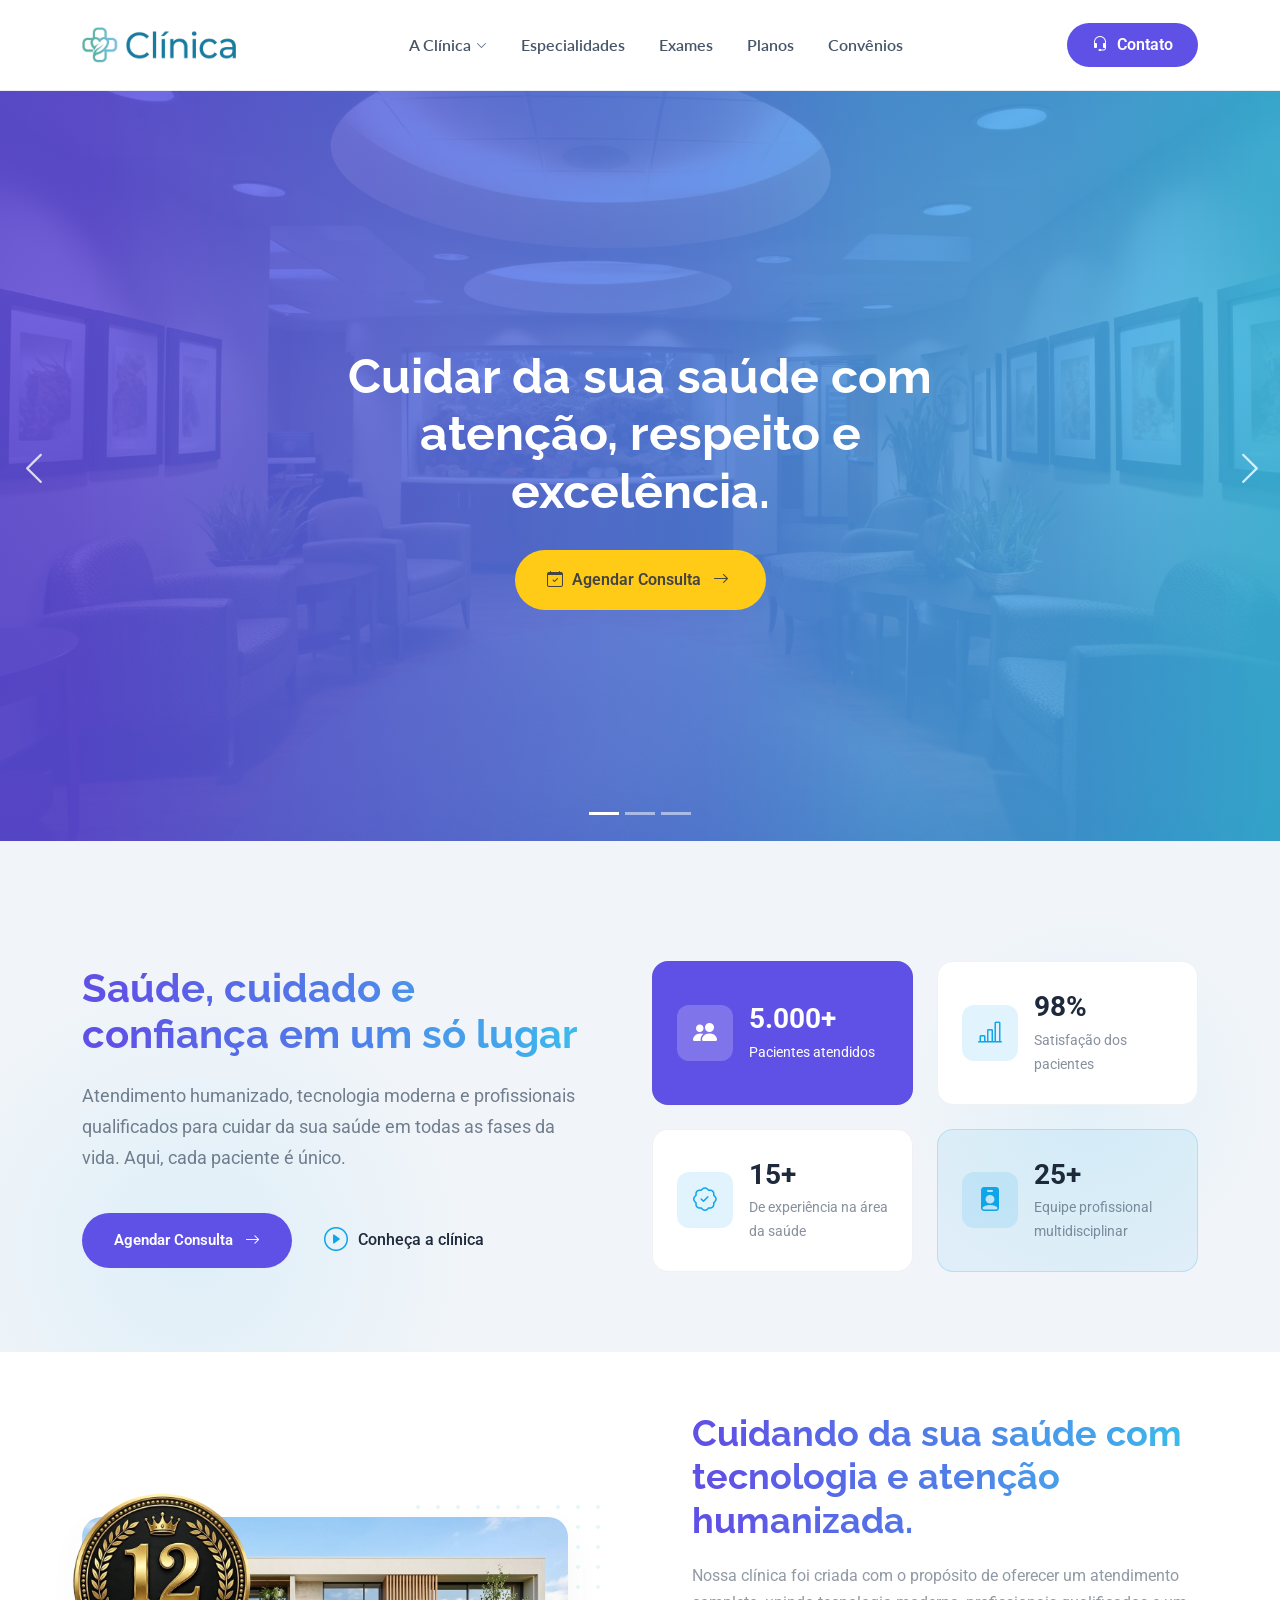
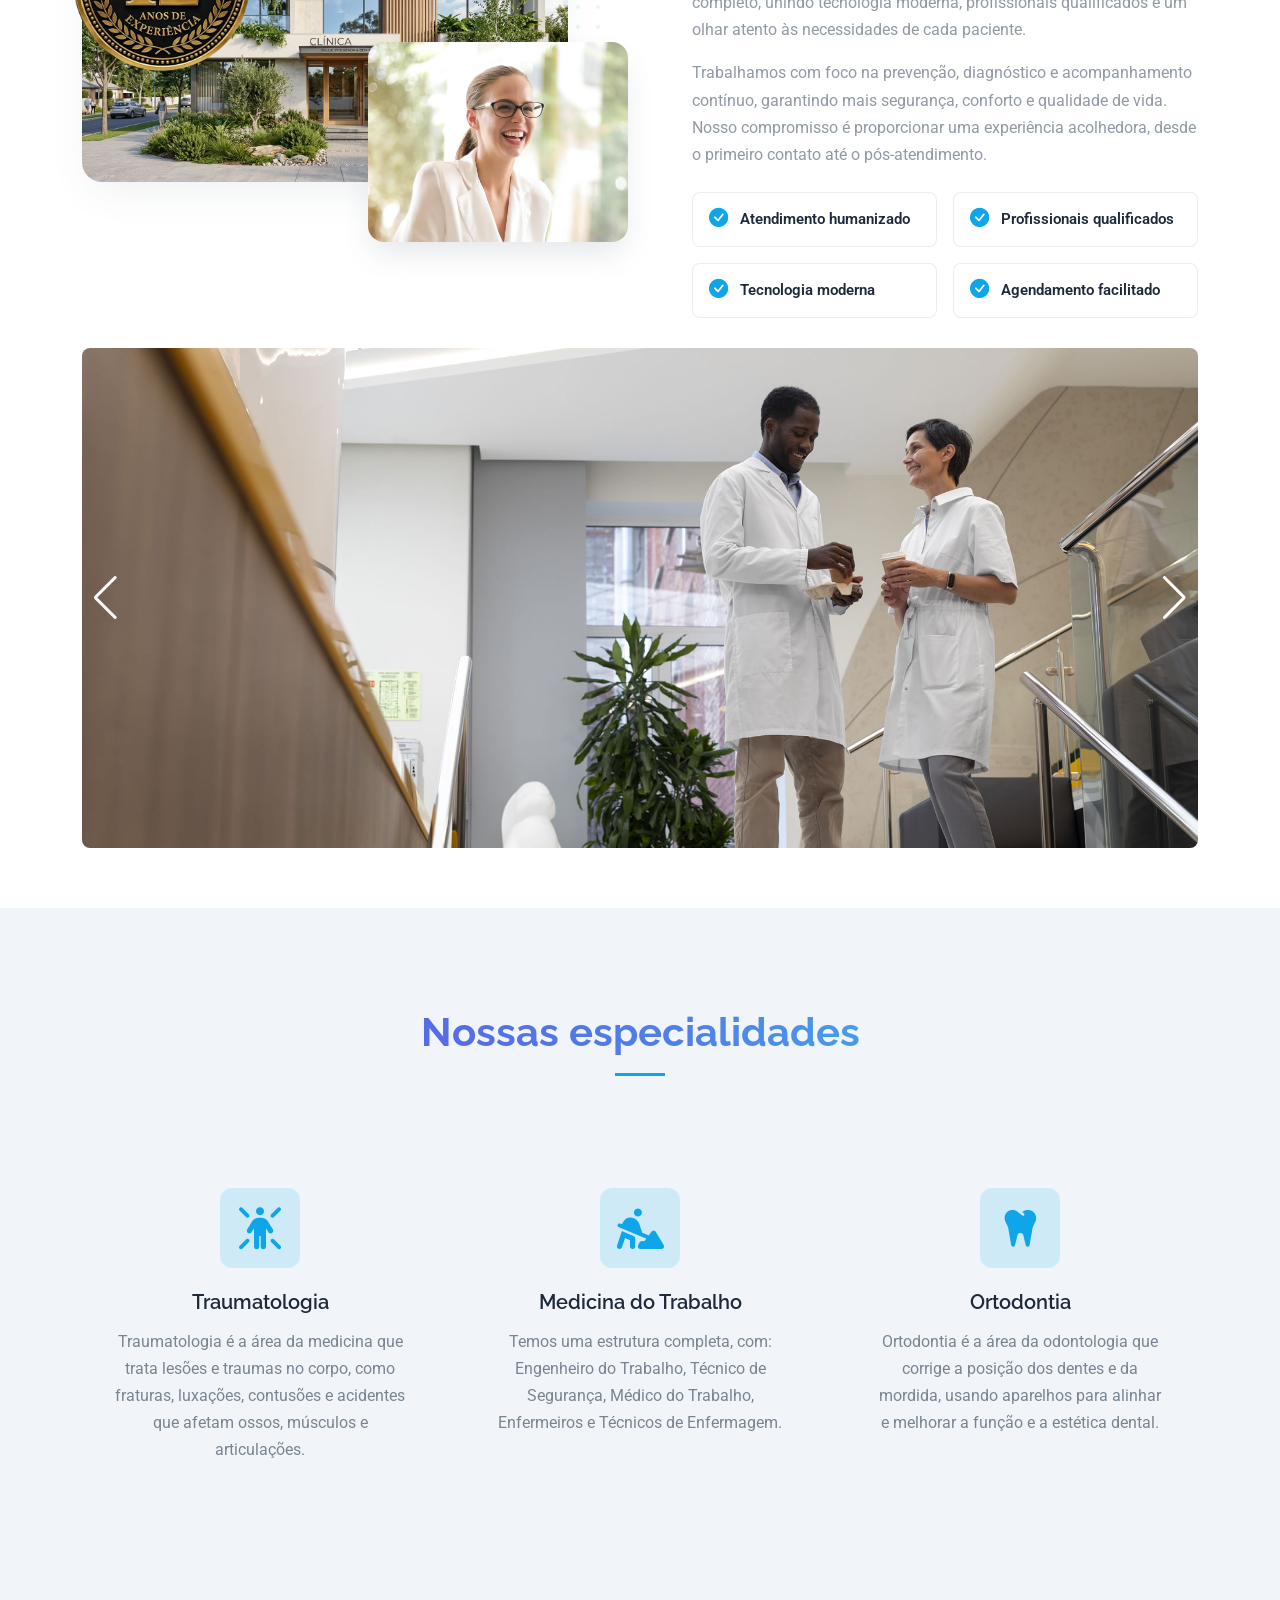
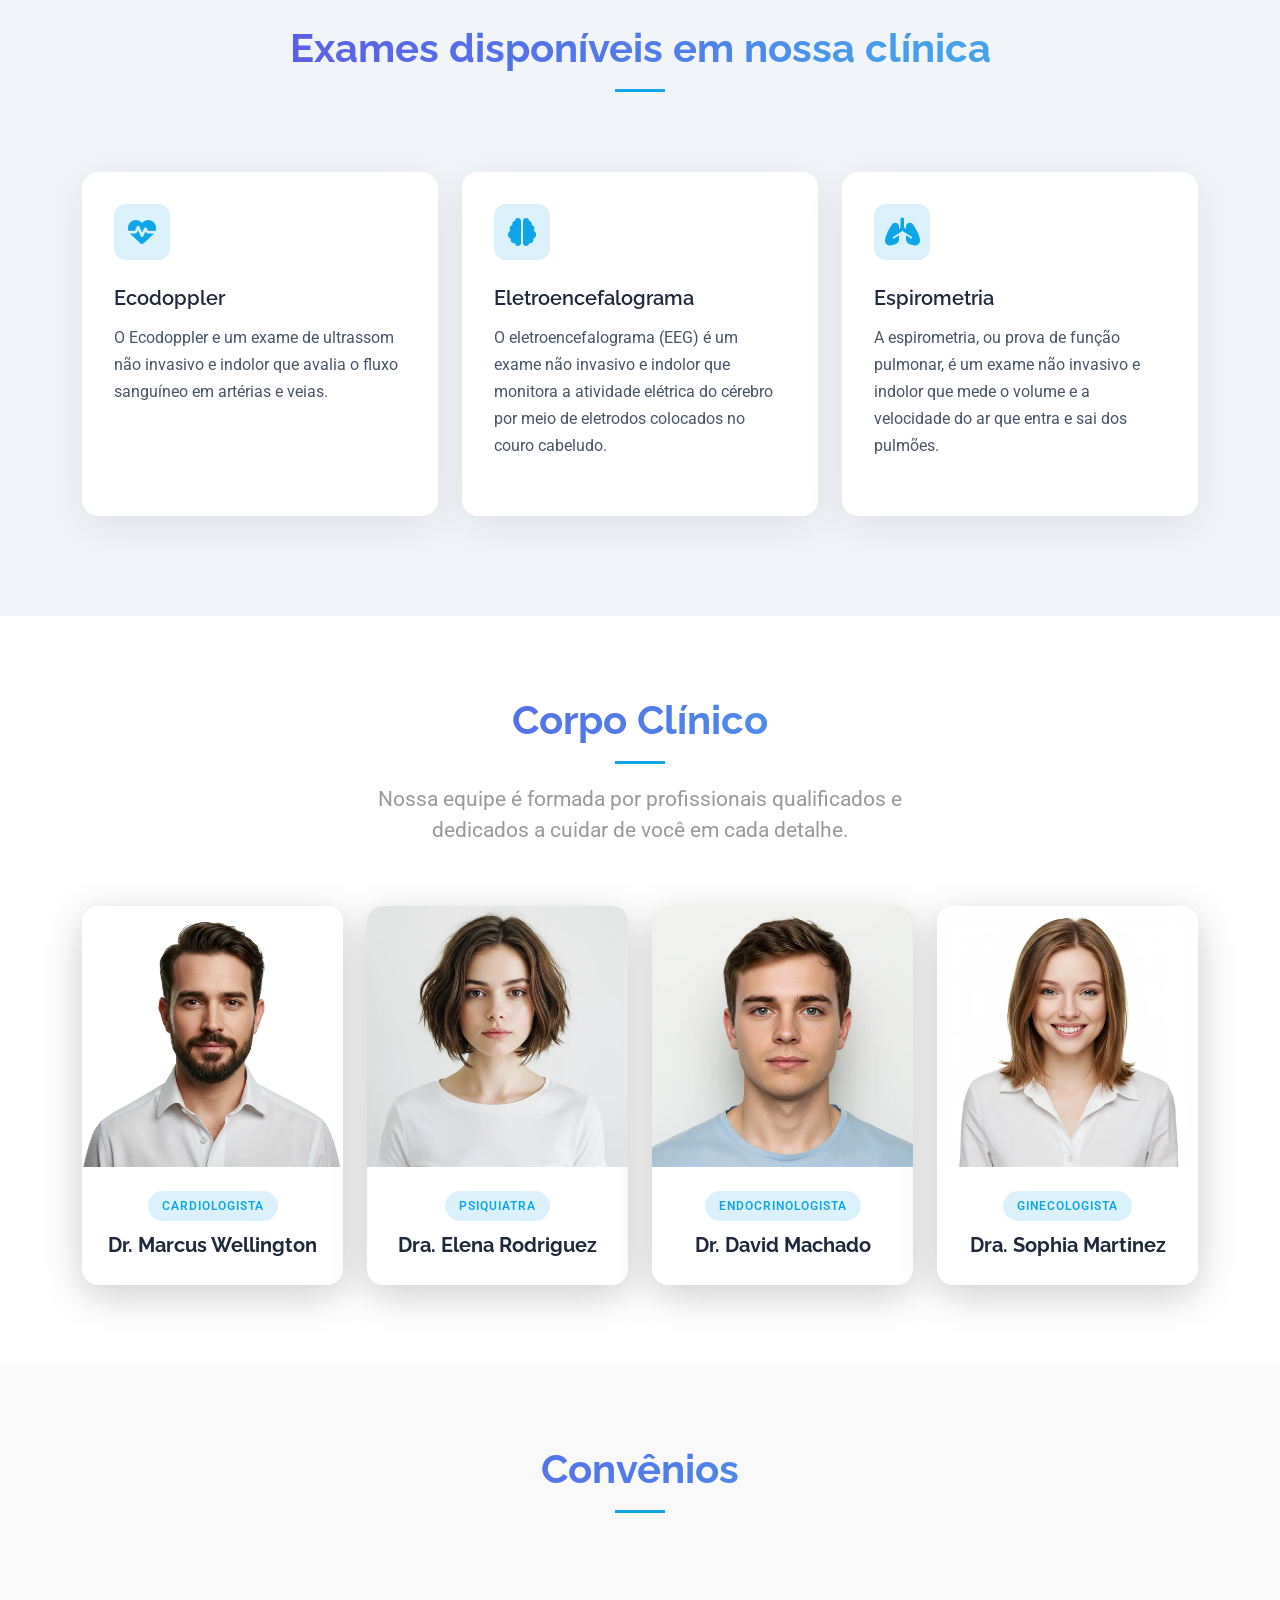
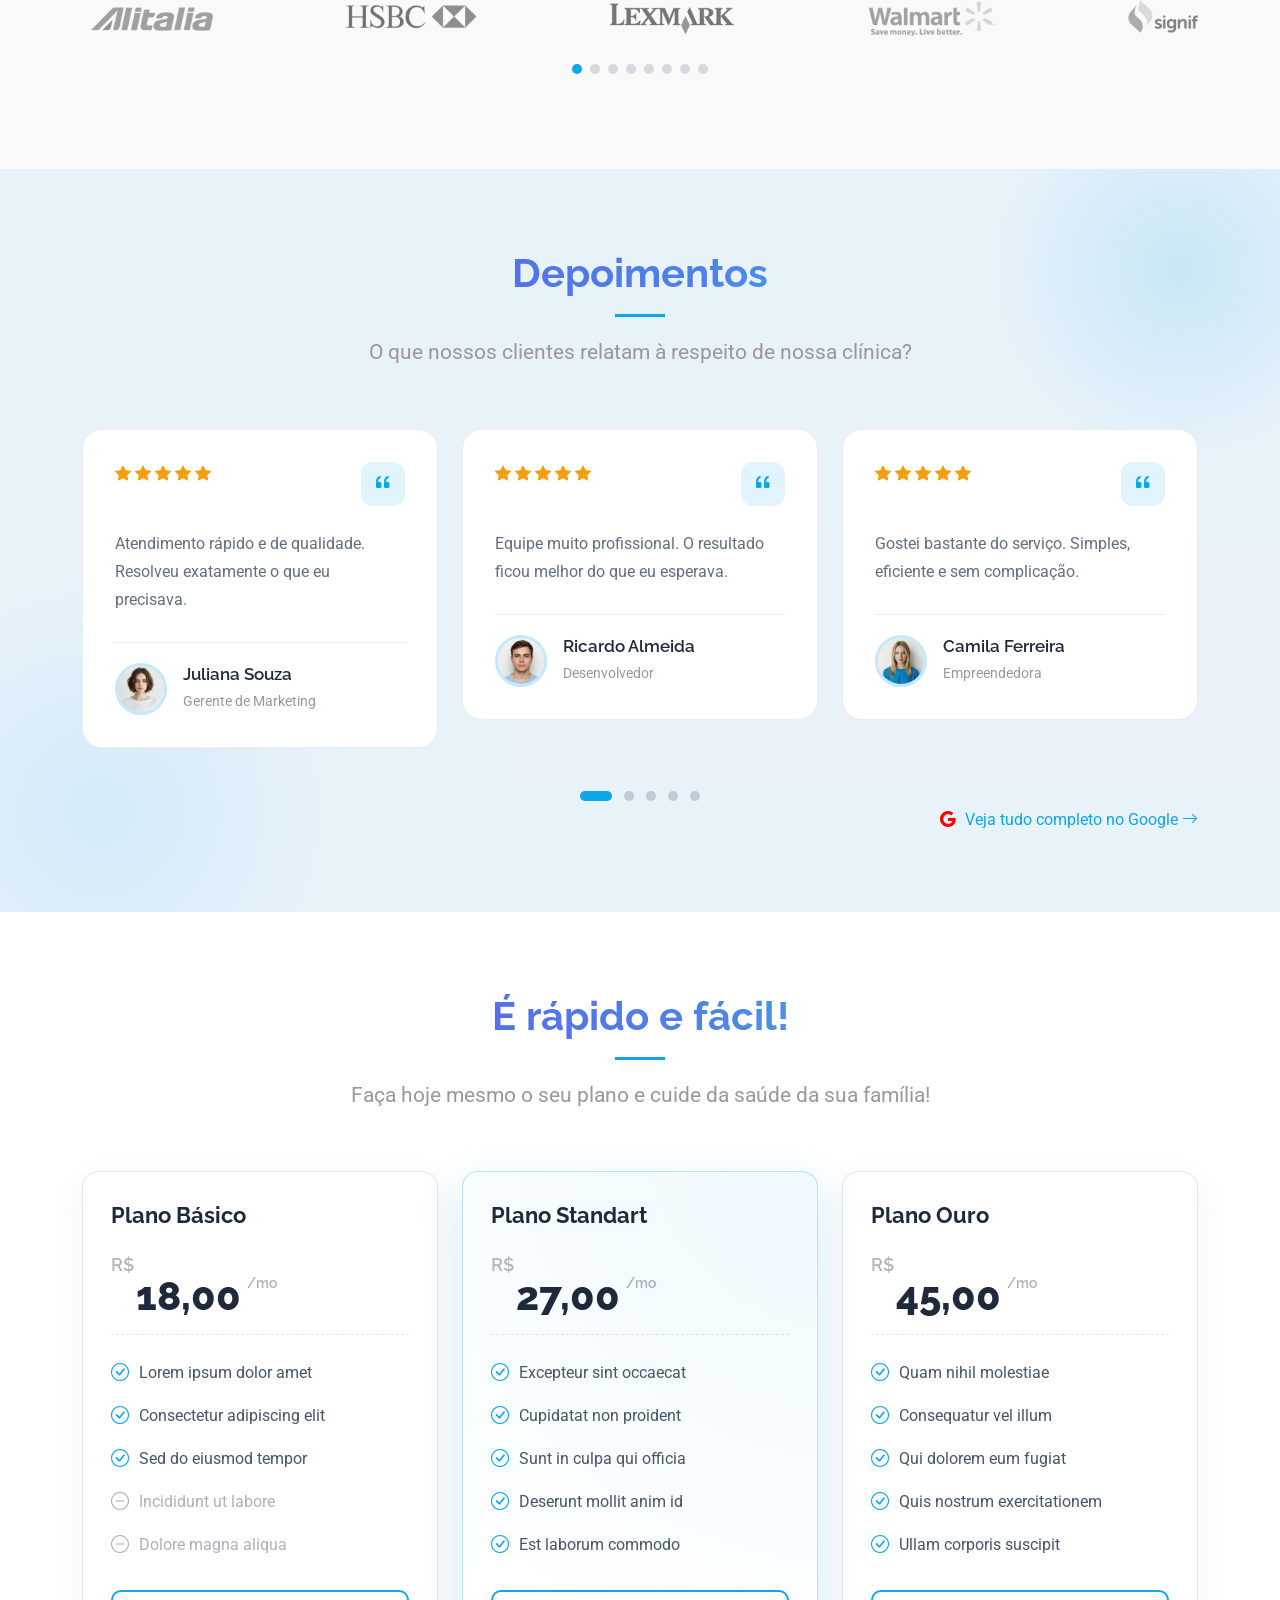
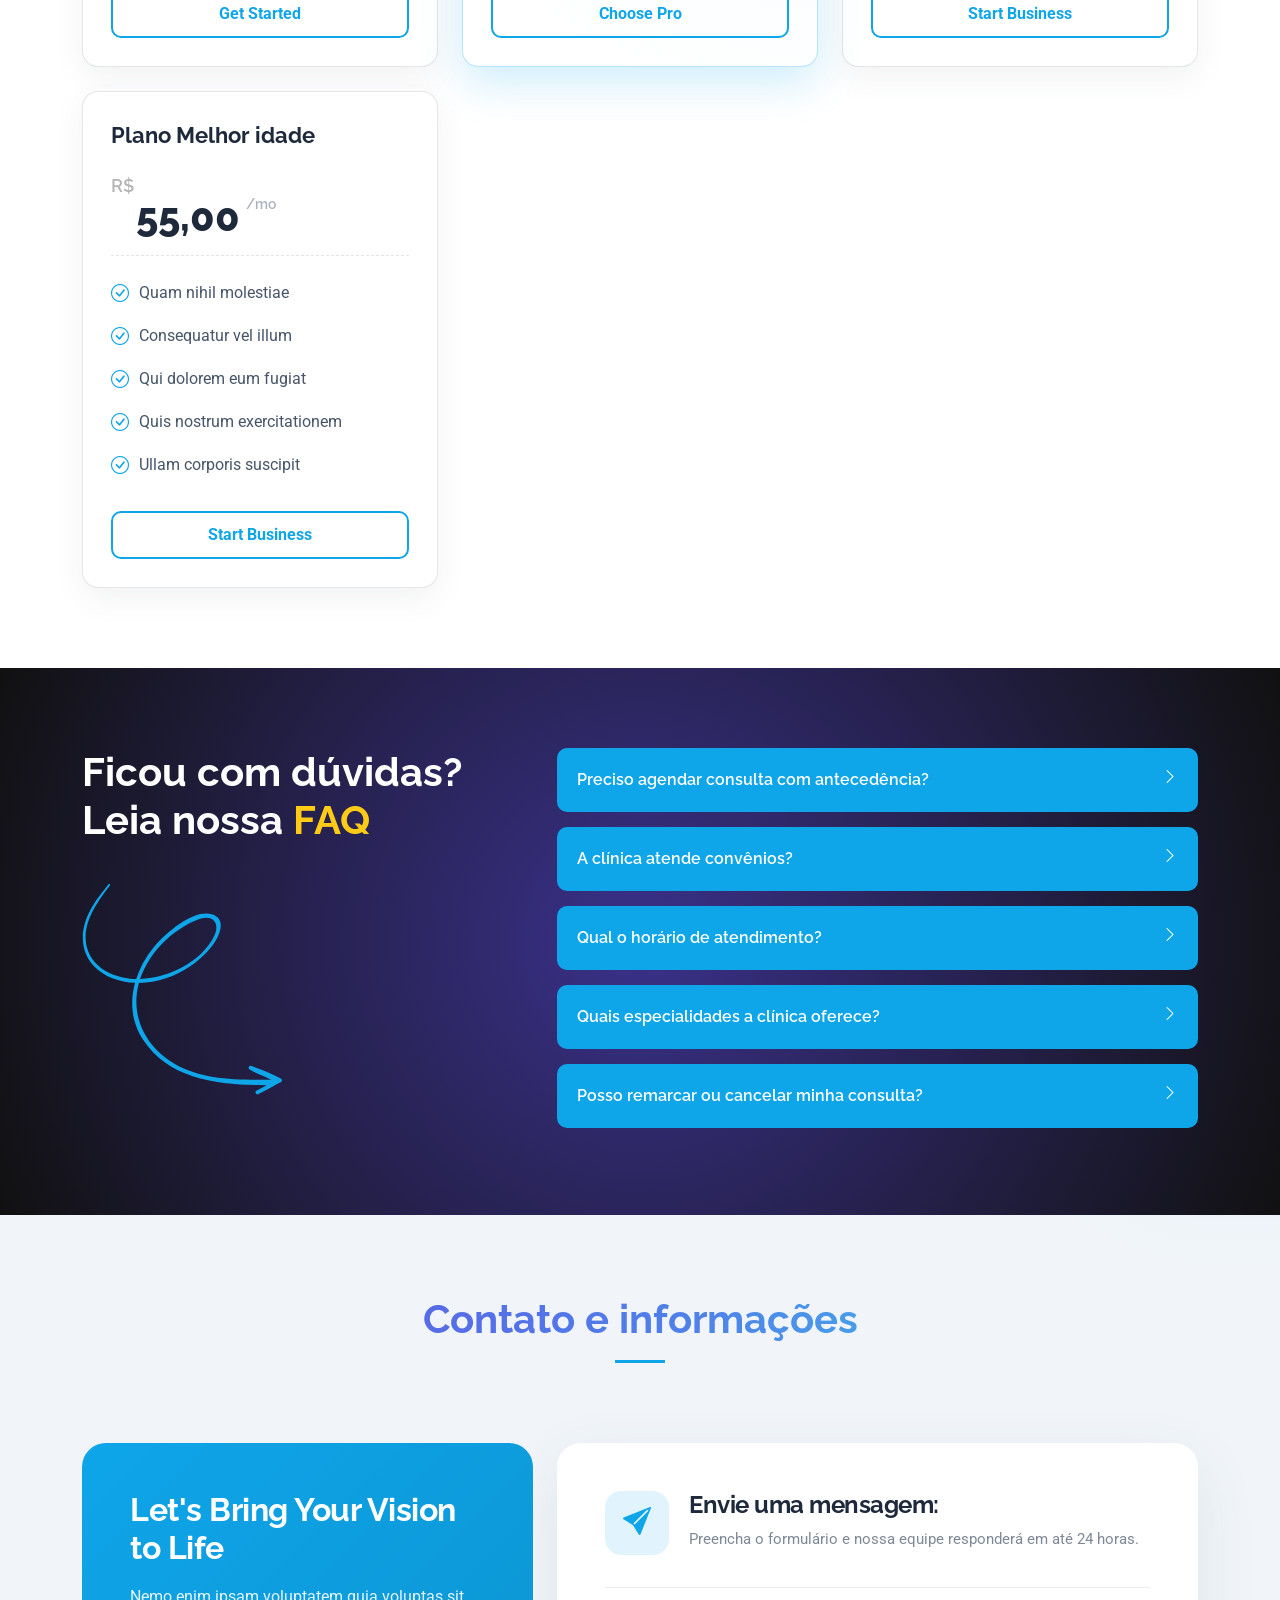
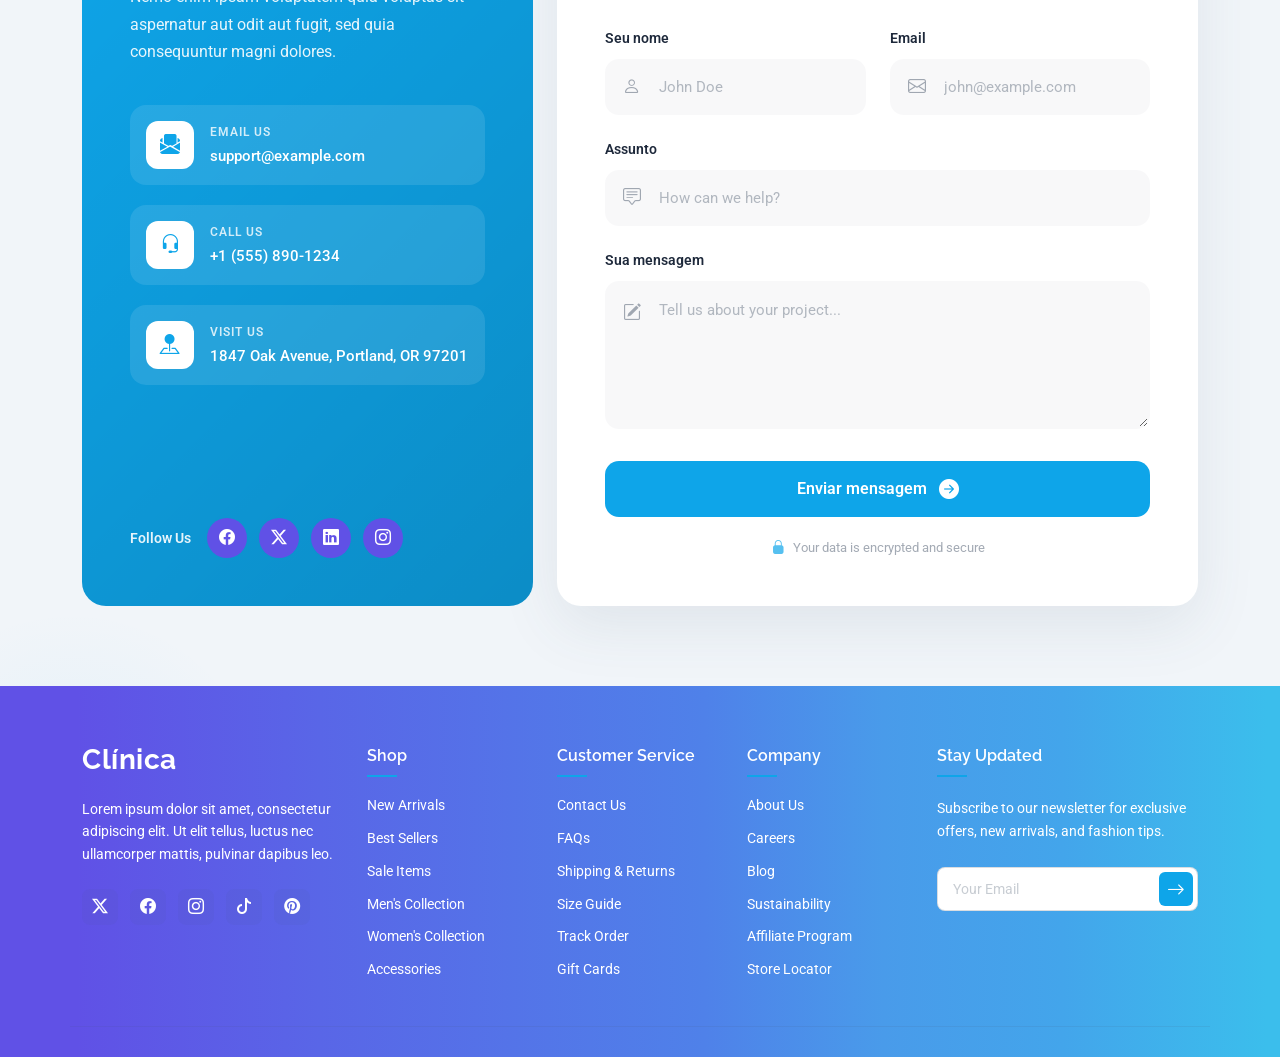
==== commit ad369c2a: "Update index.html" ====
--- a/index.html
+++ b/index.html
@@ -578,7 +578,13 @@
 
 
     <!-- Clients Section -->
-    <section id="clients" class="clients section light-background">
+    <section id="convenios" class="clients section light-background">
+
+      <!-- Section Title -->
+      <div class="container section-title" data-aos="fade-up">
+        <h2 class="gradient-font">Convênios</h2>
+        <!-- <p>O que nossos clientes relatam à respeito de nossa clínica?</p> -->
+      </div><!-- End Section Title -->
 
       <div class="container" data-aos="fade-up" data-aos-delay="100">
 
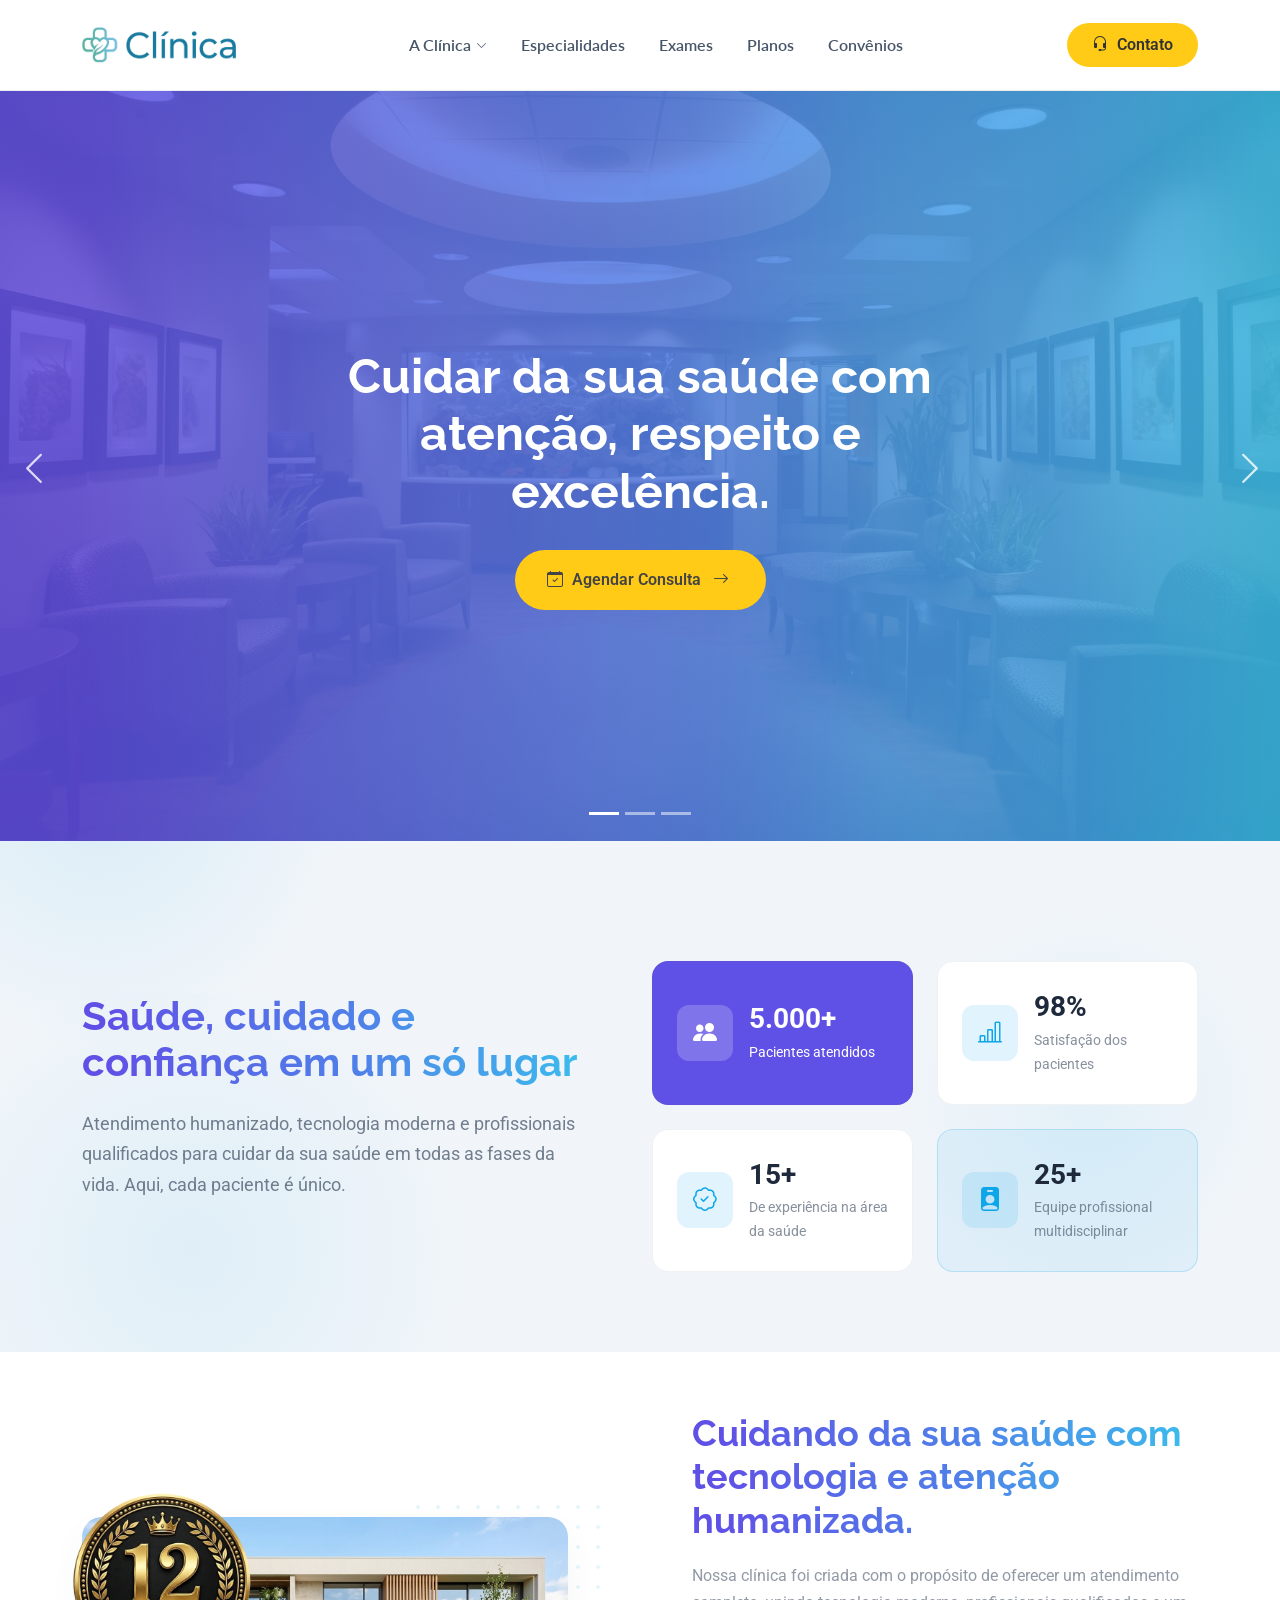
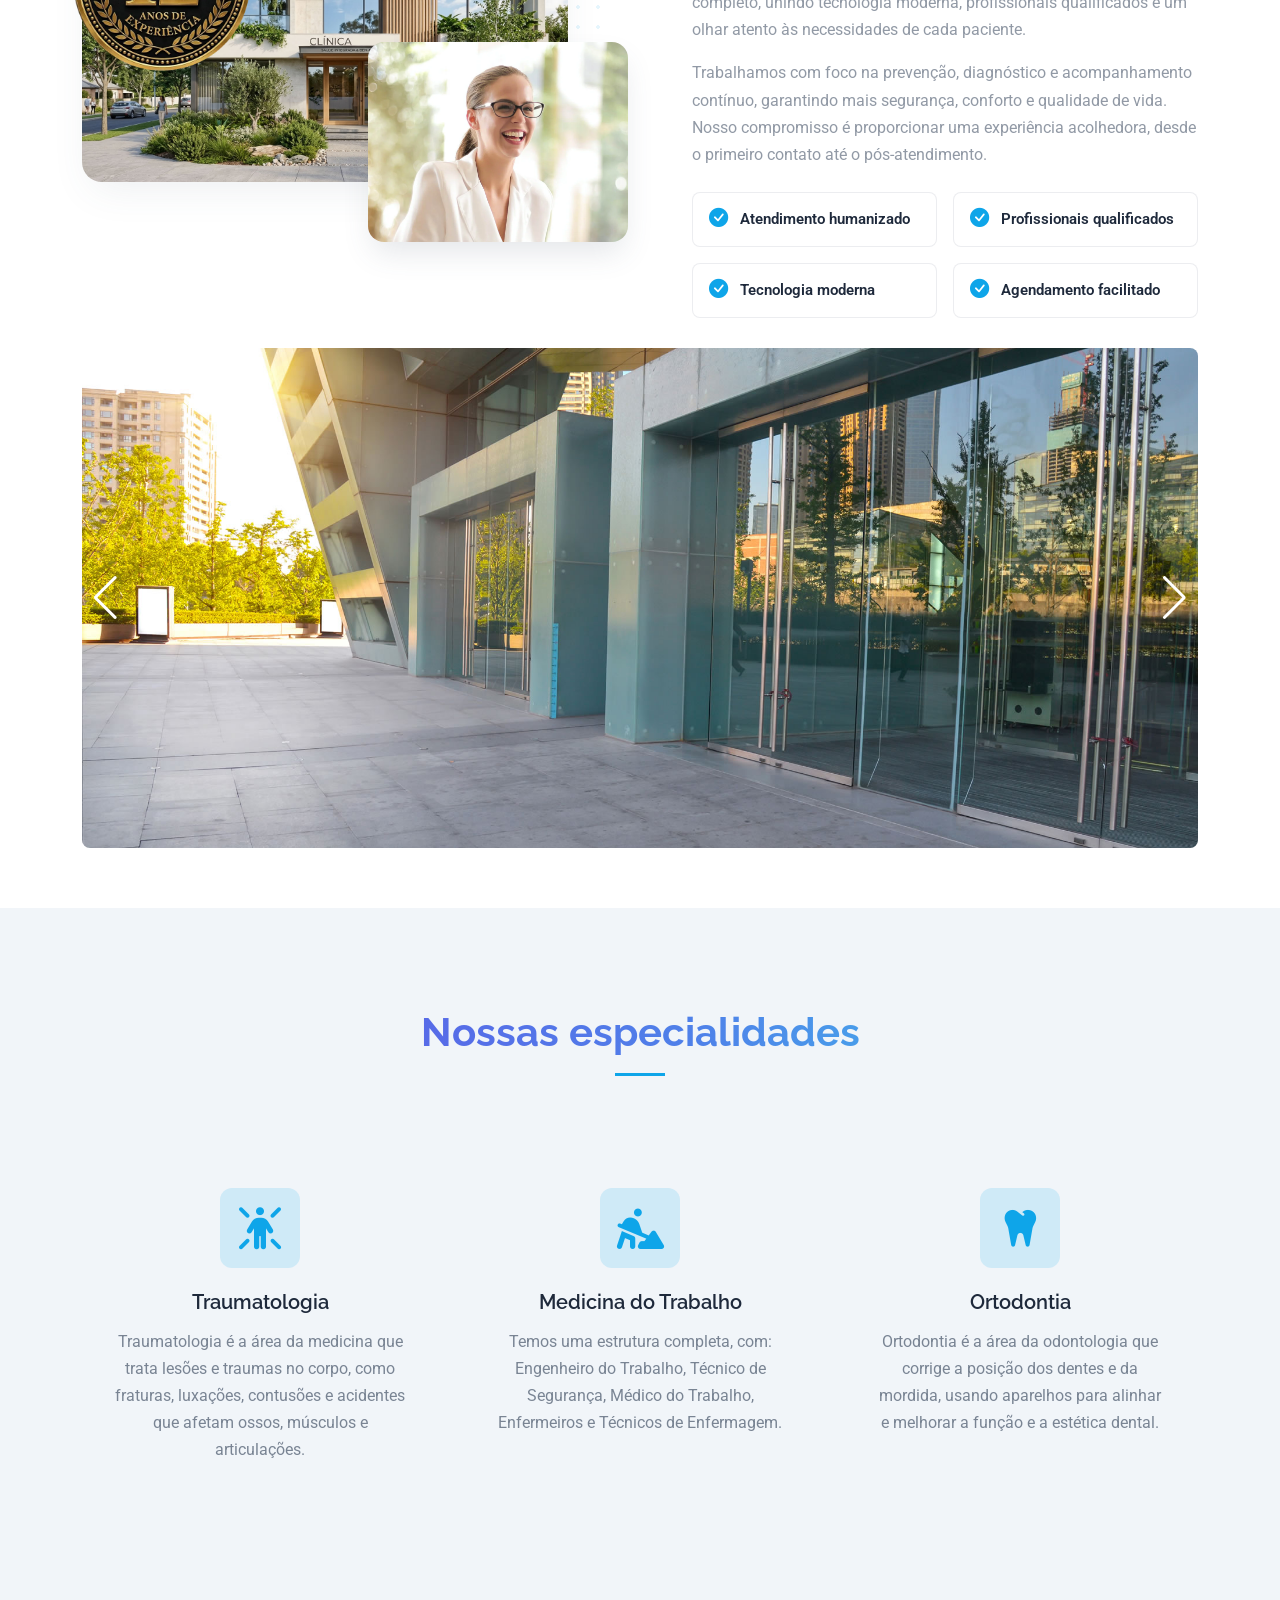
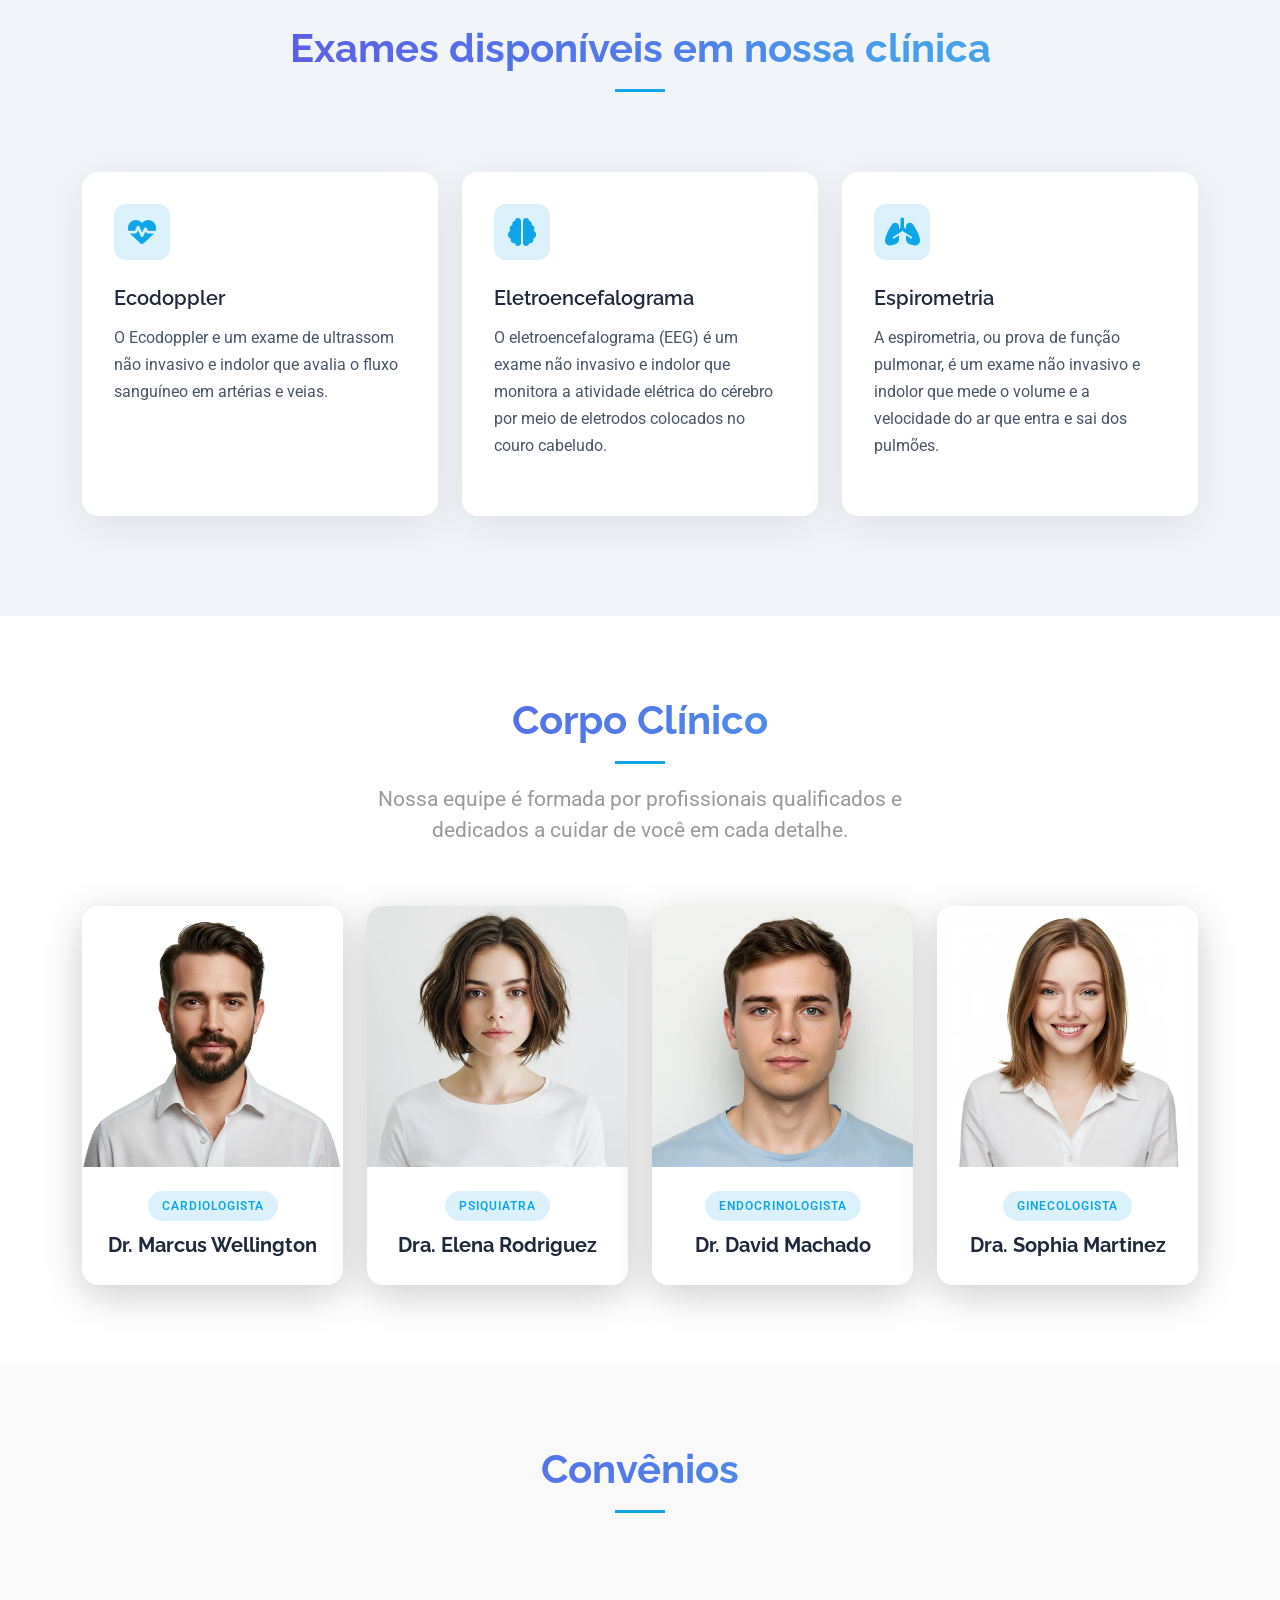
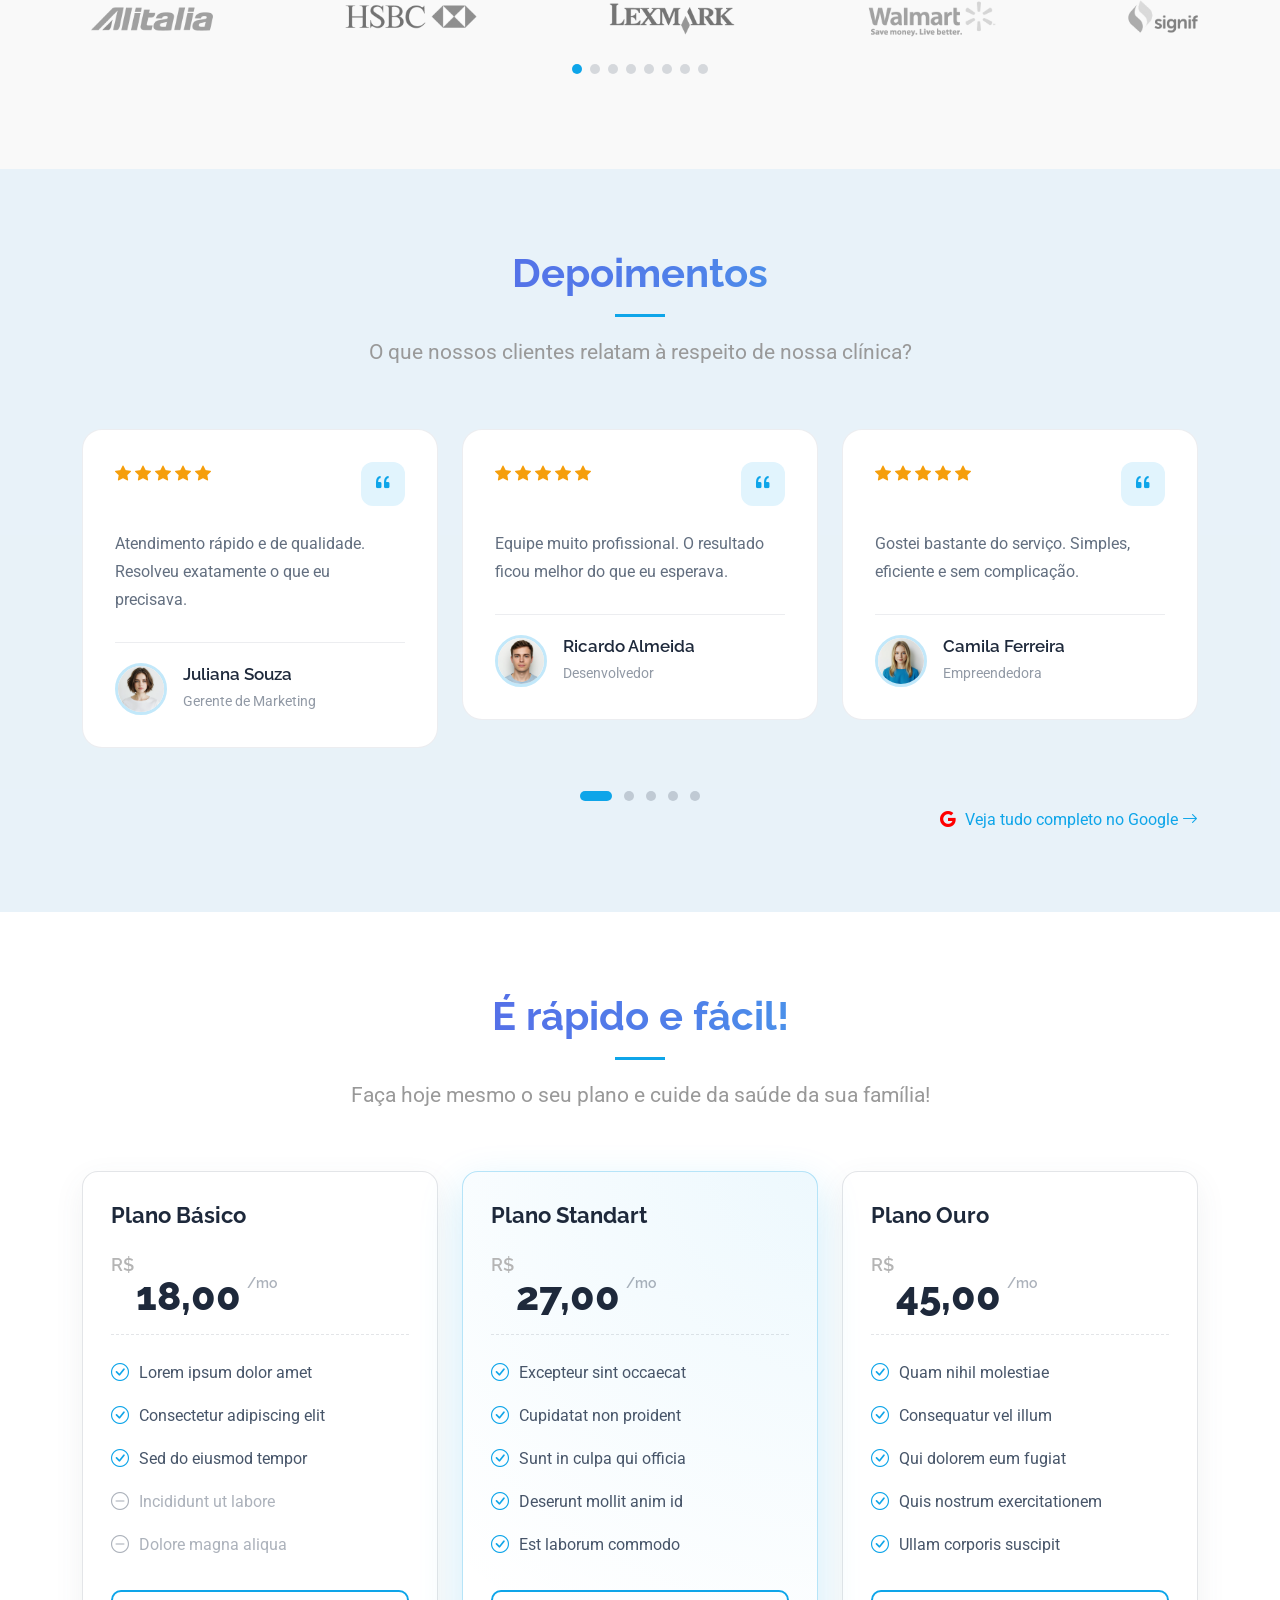
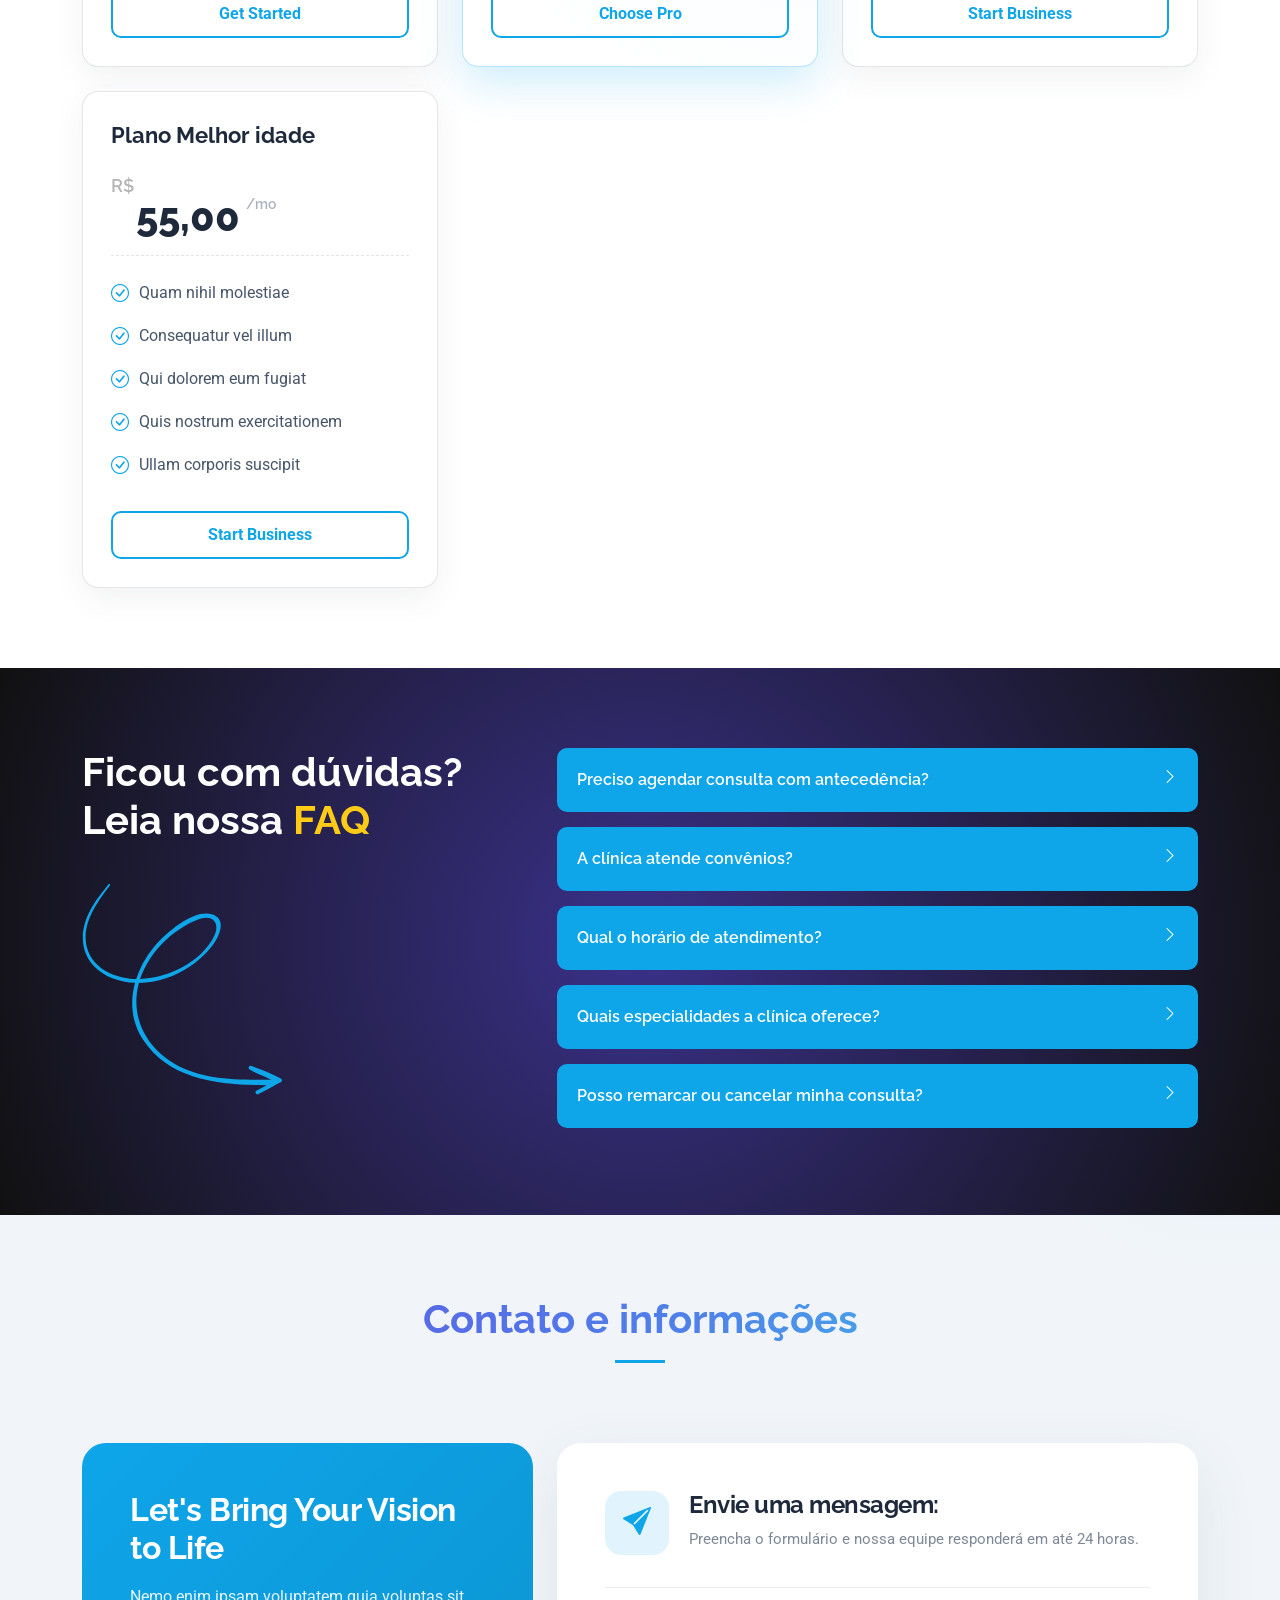
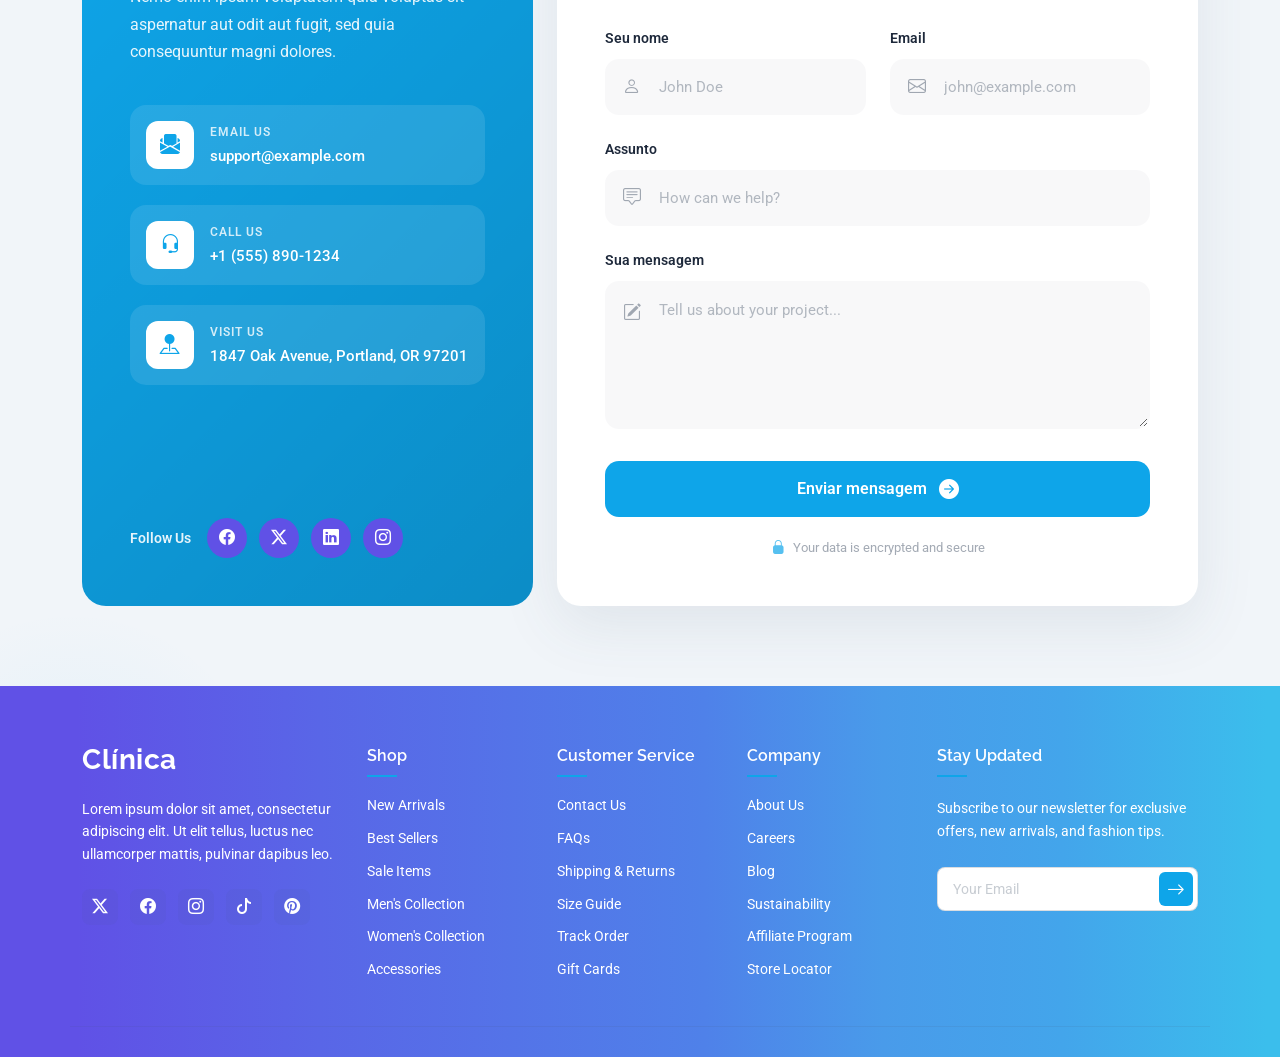
==== commit ba393c7c: "fdgbh" ====
--- a/index.html
+++ b/index.html
@@ -159,7 +159,7 @@
                 profissionais qualificados para cuidar da sua saúde em todas as fases da vida. Aqui, cada paciente é
                 único.</p>
 
-              <div class="hero-cta" data-aos="fade-up" data-aos-delay="400">
+              <div class="hero-cta hide" data-aos="fade-up" data-aos-delay="400">
                 <a href="#services" class="cta-button">
                   <span>Agendar Consulta</span>
                   <i class="bi bi-arrow-right"></i>
--- a/assets/css/main.css
+++ b/assets/css/main.css
@@ -30,8 +30,6 @@
   --gradient-clinica-light: linear-gradient(to right,#4f81e9 5%,#499bea 50%,#43a5eb 83%,#3bbeec 99%);
   --accent2-color: #6051e6;
   --amarelo-color: #FFCB17; /* Amarelo padrão para destaques em botão etc */
-  
-
 }
 
 /* Nav Menu Colors - The following color variables are used specifically for the navigation menu. They are separate from the global colors to allow for more customization options */
@@ -193,8 +191,8 @@
 
 .header .btn-getstarted,
 .header .btn-getstarted:focus {
-  color: var(--contrast-color);
-  background: var(--accent2-color);
+  color: #333;
+  background: var(--amarelo-color);
   /* background: linear-gradient(90deg, var(--accent-color) 0%, #0284c7 100%); */
   padding: 10px 25px;
   margin: 0;
@@ -3600,6 +3598,7 @@
 --------------------------------------------------------------*/
 .testimonials {
   background: color-mix(in srgb, var(--accent-color), transparent 96%);
+  background-color:#43a5eb
   position: relative;
   overflow: hidden;
   /* Left Sidebar */
